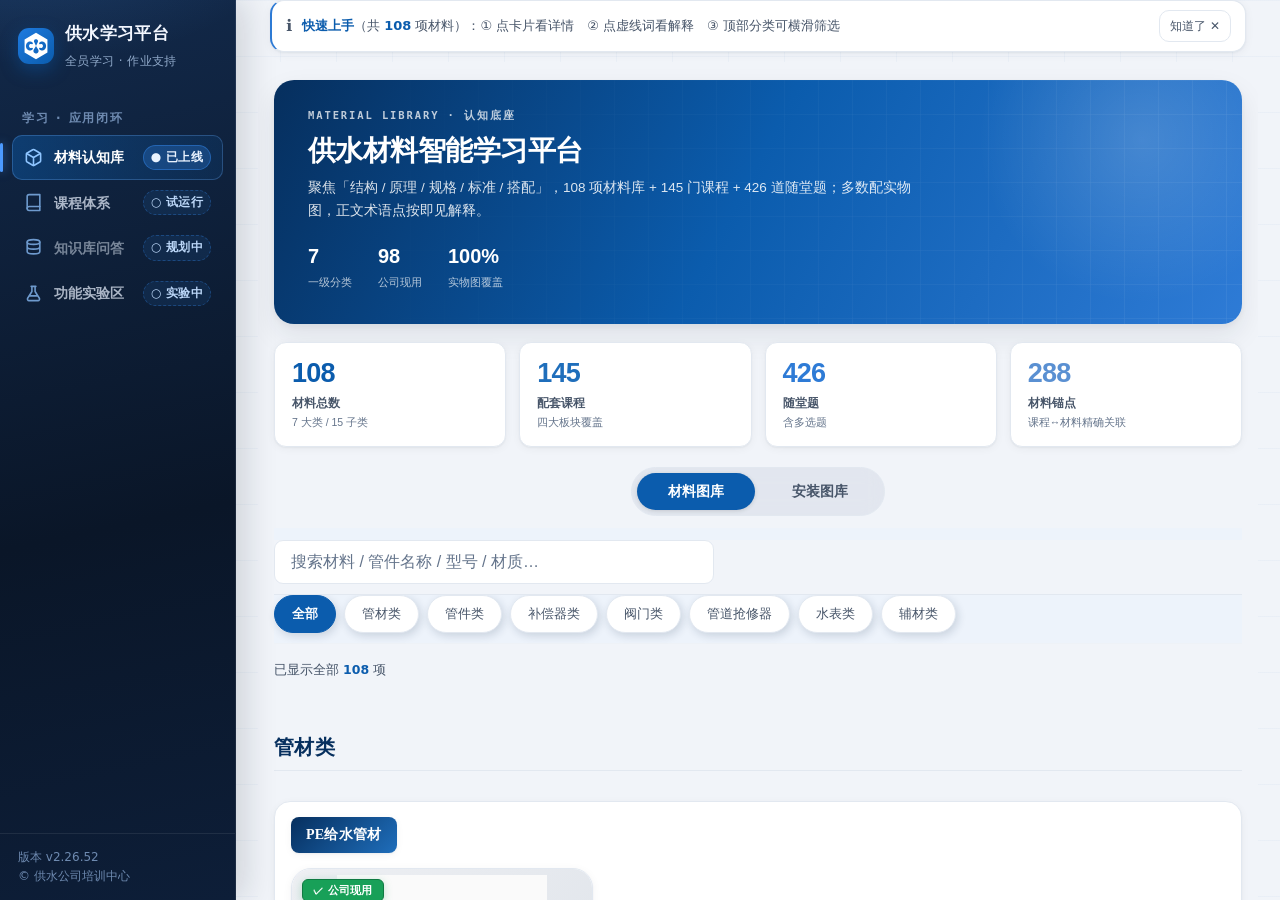
==== index.html @ 8675bc67 "sync: 学习平台 v2.26.52（删除抢修板块C112-C145共34课备注中的"自学应用；不追责"短语，保留各课补充说明；共145课426题）" ====
<!DOCTYPE html>
<html lang="zh-CN">
<head>
<meta charset="UTF-8">
<!-- B1-D4 无障碍修复（2026-11-19）：放开移动端双指/双击缩放，恢复 WCAG 1.4.4 合规。
     规格号(De110)、SDR、GB 标准号等小字需可放大查看；误触改由 overscroll-behavior 与
     卡片防抖治理，不再以全局禁缩放为代价。 -->
<meta name="viewport" content="width=device-width, initial-scale=1, viewport-fit=cover">
<meta http-equiv="Cache-Control" content="no-cache, no-store, must-revalidate">
<meta http-equiv="Pragma" content="no-cache">
<meta http-equiv="Expires" content="0">
<meta name="app-version" content="2.26.52">
<link rel="icon" type="image/png" href="favicon.png">
<!-- PWA 配置 -->
<link rel="manifest" href="manifest.json">
<meta name="theme-color" content="#0B5CAD">
<meta name="apple-mobile-web-app-capable" content="yes">
<meta name="apple-mobile-web-app-status-bar-style" content="default">
<meta name="apple-mobile-web-app-title" content="供水学习平台">
<link rel="apple-touch-icon" href="icons/icon-192.png">
<title>供水学习平台 · 全员学习与作业支持</title>
<script>
if ('serviceWorker' in navigator) {
  // 不等 load：慢网络下 load 事件要十几秒才触发，会推迟 SW 注册与离线就绪。
  // DOM 解析到此处即可注册，让 SW 尽早开始预缓存。
  navigator.serviceWorker.register('sw.js').catch(function (e) {
    console.warn('SW注册失败:', e);
  });
}
</script>






























































  <link rel="stylesheet" href="static/app.a73abab08c.css">
  <style>
  /* 合版说明：材料库「材料图库/安装图库」与课程体系「课程分类库/练习题全库」两个切换器
     统一视觉——胶囊外框包住两个按钮、居中、加大一号；移动端随内容滚动不吸顶；桌面端下滑吸顶固定（见下方 media 规则）。
     覆盖样式置于 link 之后，特异性相同则后者胜出，无需改动带哈希的 app.css 文件名。 */
  #m-courses .cg-seg, #mat-lib .ig-seg{
    position:relative;top:auto;z-index:auto;
    display:flex;justify-content:center;align-items:center;gap:6px;
    width:fit-content;max-width:calc(100% - 24px);box-sizing:border-box;
    margin:6px auto 12px;padding:5px;border-radius:var(--r-pill,999px);
    border:1px solid var(--s-line,#D9D4C7);
    background:rgba(148,163,184,.16)}
  #m-courses .cg-seg button, #mat-lib .ig-seg button{
    font:inherit;font-size:var(--fs-3,16px);font-weight:var(--fw-b,700);cursor:pointer;
    padding:10px 28px;min-width:118px;border:0;border-radius:var(--r-pill,999px);
    background:transparent;color:var(--s-ink-2,var(--s-ink,#334155));
    transition:background .2s,color .2s,box-shadow .2s;line-height:1.2;white-space:nowrap}
  #m-courses .cg-seg button[aria-selected="true"],
  #mat-lib .ig-seg button[aria-selected="true"]{
    background:var(--s-brand,#0E554E);color:#fff;box-shadow:0 1px 4px rgba(0,0,0,.14)}
  #m-courses .cg-seg button:focus-visible,
  #mat-lib .ig-seg button:focus-visible{outline:2px solid #3b82f6;outline-offset:2px}
  /* 进入课程详情学习态(沉浸)时隐藏子页切换器，返回列表自动恢复 */
  body.cv-immersive #m-courses .cg-seg{display:none}
  #m-courses .cg-view{display:none}
  #m-courses .cg-view.cg-on{display:block;animation:fade .2s ease}
  /* 板块内左右滑跟手翻页：把横向手势交给 JS，纵向仍走原生滚动。
     iOS Safari 与 Android Chrome 均支持 touch-action；pan-y 让浏览器不抢占横向滑动，
     避免系统边缘侧滑返回 / 橡皮筋干扰，翻页更顺滑。横滑容器单独放行 pan-x。 */
  #m-materials #igSingle,#m-materials #igView,#m-courses .cg-view{touch-action:pan-y}
  .tabs,.tabs2,.cl-tbl-wrap,.path,.filterrow{touch-action:pan-x}
  /* 桌面鼠标拉选：禁止出现浏览器自带的蓝色文本选中高亮（截图问题）。
     仅命中带鼠标的精确指针设备（hover:hover + pointer:fine），不影响触屏；
     输入框/文本域/可编辑区保留 text，保证搜索与输入仍可正常选字。 */
  @media(hover:hover) and (pointer:fine){
    html,body{-webkit-user-select:none;user-select:none}
    input,textarea,select,[contenteditable]{-webkit-user-select:text;user-select:text}
    /* 桌面端：两个子页切换器下滑吸顶（滚动容器是各自 .module，top:0 贴内容区顶部）。
       移动端保持随内容滚动不吸顶，避免与板块内左右滑手势 / 跨页高度冲突。
       学习态隐藏（课程 body.cv-immersive .cg-seg / 材料 IG_chrome 内联 display:none）优先级更高，仍会隐藏。 */
    #m-courses .cg-seg,#mat-lib .ig-seg{
      position:sticky;top:0;z-index:20;
      -webkit-backdrop-filter:blur(10px);backdrop-filter:blur(10px)}
  }
  @media(max-width:520px){
    #m-courses .cg-seg button,#mat-lib .ig-seg button{padding:10px 20px;min-width:106px;font-size:15px}}

  /* ===== 功能实验区 ===== */
  #m-lab{position:relative}
  /* .content 是 flex 容器：让功能区 active 时占满可用高度，供工具舞台 inset:0 铺满
     与 #m-materials.active 同构：display:flex + flex:1 + min-height:0 */
  #m-lab.active{display:flex;flex-direction:column;flex:1 1 auto;min-height:0;overflow:hidden}
  .lab-wrap{max-width:var(--content-max);margin:0 auto}
  .lab-head{display:flex;align-items:flex-start;justify-content:space-between;gap:16px;margin-bottom:22px}
  .lab-head h3{font-size:var(--fs-5);font-weight:var(--fw-b);color:var(--s-ink);margin:0 0 6px}
  .lab-head p{font-size:var(--fs-3);color:var(--s-ink-2);margin:0;line-height:var(--lh-body)}
  .lab-grid{display:grid;grid-template-columns:repeat(auto-fill,minmax(260px,1fr));gap:16px}
  .lab-card{display:flex;align-items:center;gap:16px;text-align:left;width:100%;
    background:var(--s-surface);border:1px solid var(--s-line);border-radius:var(--r-md);
    padding:20px;cursor:pointer;color:var(--s-ink);font-family:inherit;
    box-shadow:0 1px 2px rgba(16,32,58,.05),0 2px 6px rgba(16,32,58,.04);
    transition:transform .16s ease,box-shadow .16s ease,border-color .16s ease}
  .lab-card:hover{transform:translateY(-3px);border-color:var(--s-accent);
    box-shadow:0 4px 8px rgba(16,32,58,.08),0 16px 36px rgba(16,32,58,.1)}
  .lab-card:active{transform:translateY(-1px)}
  .lab-card:focus-visible{outline:2px solid var(--s-brand);outline-offset:3px}
  .lab-ico{flex:0 0 56px;width:56px;height:56px;border-radius:var(--r-md);
    display:flex;align-items:center;justify-content:center;
    color:var(--s-brand);background:var(--s-accent-soft)}
  .lab-ico svg{width:32px;height:32px}
  .lab-body{display:flex;flex-direction:column;gap:4px;min-width:0;flex:1}
  .lab-name{font-size:var(--fs-4);font-weight:var(--fw-b);color:var(--s-ink)}
  .lab-desc{font-size:var(--fs-2);color:var(--s-ink-2);line-height:var(--lh-body)}
  .lab-go{flex:0 0 auto;color:var(--s-ink-3);display:flex;align-items:center;transition:transform .16s ease,color .16s ease}
  .lab-go svg{width:18px;height:18px}
  .lab-card:hover .lab-go{color:var(--s-brand);transform:translateX(3px)}
  /* 工具承载层 */
  .lab-stage{position:absolute;inset:0;display:flex;flex-direction:column;
    background:var(--s-paper);z-index:5}
  .lab-stage[hidden]{display:none}
  .lab-stage-bar{display:flex;align-items:center;gap:14px;padding:10px 16px;
    background:var(--s-surface);border-bottom:1px solid var(--s-line);flex:0 0 auto}
  .lab-back,.lab-opennew{display:inline-flex;align-items:center;gap:6px;
    background:transparent;border:1px solid var(--s-line);border-radius:var(--r-sm);
    color:var(--s-ink-2);font-family:inherit;font-size:var(--fs-3);font-weight:var(--fw-m);
    padding:8px 12px;cursor:pointer;transition:.15s}
  .lab-back:hover,.lab-opennew:hover{color:var(--s-brand);border-color:var(--s-brand);background:var(--s-accent-soft)}
  .lab-back svg,.lab-opennew svg{width:16px;height:16px}
  .lab-opennew{padding:8px}
  .lab-stage-title{font-size:var(--fs-3);font-weight:var(--fw-b);color:var(--s-ink)}
  /* 工具 iframe 缓存：每个工具一个 frame，切换仅显隐、不销毁 src，避免重复加载闪烁 */
  .lab-frame{flex:1 1 0;min-height:0;width:100%;border:0;background:var(--s-surface);display:block}
  .lab-frame[hidden]{display:none}
  /* 工具打开时移动端隐藏底部导航，舞台铺满整屏（对齐 cv-immersive 处理） */
  @media(max-width:860px){
    body.lab-tool-open .sidebar{display:none}
    body.lab-tool-open .main{height:100vh}
  }
  /* 知识库问答 / 功能实验区：与材料库、课程体系同构，隐藏顶栏 + 去掉父容器留白 */
  body.zone-full .topbar{display:none}
  body.zone-full .content{padding:0;overflow-y:auto;-webkit-overflow-scrolling:touch}
  body.zone-full .module.active:not(#m-materials){max-width:none;width:100%;margin-inline:0;padding:0;overflow:visible}
  @media(min-width:861px){ body.zone-full .content{padding:0 var(--page-gutter)} }
  /* 顶栏隐藏后由板块自身接管刘海安全区（对齐材料库 exp-head / 课程 cv-bar 的处理） */
  body.zone-full .module.active:not(#m-materials){padding-top:env(safe-area-inset-top,0px)}
  /* 工具舞台整体下移避开刘海；占位层同步跟随返回栏高度 */
  body.zone-full .lab-stage{padding-top:env(safe-area-inset-top,0px)}
  body.zone-full .lab-fallback{inset:calc(59px + env(safe-area-inset-top,0px)) 0 0}
  .lab-fallback{position:absolute;inset:59px 0 0;display:flex;flex-direction:column;align-items:center;justify-content:center;
    gap:8px;background:var(--s-paper);color:var(--s-ink-2);text-align:center;padding:24px}
  .lab-fallback[hidden]{display:none}
  .lab-fallback-icon{width:56px;height:56px;border-radius:50%;display:flex;align-items:center;justify-content:center;
    color:var(--s-brand);background:var(--s-accent-soft);margin-bottom:4px}
  .lab-fallback-icon svg{width:28px;height:28px}
  .lab-fallback p{font-size:var(--fs-4);font-weight:var(--fw-b);color:var(--s-ink);margin:0}
  .lab-fallback span{font-size:var(--fs-2);margin:0}
  .lab-fallback button{margin-top:8px;font-family:inherit;font-size:var(--fs-3);font-weight:var(--fw-m);
    color:var(--s-on-brand);background:var(--s-brand);border:0;border-radius:var(--r-sm);padding:10px 20px;cursor:pointer}
  .lab-fallback button:hover{background:var(--s-brand-deep)}
  @media(max-width:520px){
    .lab-head{flex-direction:column;gap:10px}
    .lab-grid{grid-template-columns:1fr}
    .lab-card{padding:16px}
  }
  /* 行话兜底建议：口语查不到材料时给的「你是不是想找」，浅蓝底突出但沿用品牌色 */
  .empty-cross.slang-tip{background:var(--s-accent-soft,#E7F0FC);border:1px solid var(--s-line,#E2E8F0);
    border-radius:var(--r-sm,10px);padding:10px 14px;color:var(--s-ink,#1E293B)}
  .empty-cross.slang-tip a{color:var(--s-brand,#0B5CAD)}
  </style>
</head>
<body>
<!-- B1-DK16：键盘用户跳过导航直达内容 -->
<a class="skip-link" href="#mainContent">跳转到主要内容</a>
<!-- W3/S7：子页切换（点击/键盘/手势）后向屏幕阅读器播报当前子页名 -->
<div id="subpageLive" role="status" aria-live="polite" aria-atomic="true" style="position:absolute;width:1px;height:1px;padding:0;margin:-1px;overflow:hidden;clip:rect(0,0,0,0);white-space:nowrap;border:0"></div>
<div class="app">
  <!-- 侧边导航 -->
  <aside class="sidebar">
    <div class="brand">
      <div class="logo">
        <svg class="hexmark" viewBox="0 0 1000 1000" aria-label="供水学习平台" role="img"><path fill="currentColor" d="M118.95,280L118.95,720L500,940L881.05,720L881.05,280L500,60L118.95,280ZM567.99,338.66L566.69,353.27L562.3,367.25L500,496L435.54,361.65L432.64,349.32L432.08,336.66L433.73,324.78L437.7,312.75L443.46,302.22L450.52,293.35L458.96,285.78L468.54,279.72L478.99,275.33L490.02,272.74L502,272.03L513.27,273.31L524.16,276.44L534.38,281.33L544.16,288.29L552.14,296.35L558.67,305.62L563.8,316.46L566.82,327.39L567.99,338.66ZM178.73,432.76L185.48,419.72L194.27,406.13L204.36,393.54L215.64,382.1L225.79,373.66L237.84,365.92L250.59,359.65L266.45,354.1L278.86,351.28L295.12,349.47L311.18,349.75L324.17,351.52L339.06,355.39L352.94,361.06L364.21,367.48L375.99,376.58L383.69,384.6L388.69,391.35L392.87,398.96L395.21,405.34L396.47,412.84L395.94,419.72L394.02,425.78L390.55,431.11L383.29,436.78L374.07,439.45L365.86,439.36L339.96,434.27L326.32,433.45L310.4,435.8L296.39,441.72L289.68,446.52L285.75,450.76L279.7,459.2L274.9,468.18L269.63,484.2L268.03,502.53L270.41,519.11L273.55,528.67L277.15,536.39L282.6,545.14L288.35,552.24L298.96,559.71L313.49,564.97L327.97,566.58L341.78,565.46L365.86,560.64L373.45,560.48L382.24,562.72L389.37,567.62L392.93,572.17L395.27,577.46L396.43,584.03L396.22,589.66L394.82,595.93L391.64,603.6L387,611.14L381.65,617.76L373.56,625.55L366.25,631.14L356.83,636.94L346.59,641.81L335.66,645.68L324.17,648.48L312.23,650.16L299.98,650.66L277.77,648.52L266.45,645.9L254.23,641.83L233.4,631.46L215.64,617.9L198.39,599.34L184.85,579.2L174.48,557.14L167.31,532.46L164.21,508.17L164.97,482.41L169.48,458.36L173.09,446.68L178.73,432.76ZM642.36,363.51L654.3,357.84L668.76,353.1L684.1,350.23L696.27,349.36L709.75,349.8L724.92,352L738.38,355.55L750.48,360.11L762.16,365.92L774.21,373.66L785.25,382.92L796.45,394.46L806.46,407.13L814.52,419.72L820.75,431.62L826.91,446.68L830.85,459.59L834.14,475.58L835.79,491.83L835.9,505.36L834.71,520.38L831.82,536.45L828.21,549.46L822.43,564.68L815.15,579.2L808.06,590.56L799.07,602.47L788.15,614.31L777.39,623.91L766.6,631.46L754.08,638.26L742.09,643.2L721.14,648.72L701.1,650.65L680.45,649.28L660.94,644.61L643.17,636.94L627.1,626.1L620.52,620.05L613.91,612.37L609.04,604.87L606.07,598.47L603.62,588.41L604.29,579.14L607.69,571.2L613.73,565.01L620.48,561.71L629.68,560.36L637.5,561.13L660.04,565.73L675.32,566.49L688.06,564.6L698.36,561.02L710.32,553.48L718.4,543.71L726.45,528.67L730.99,512.48L731.97,502.53L731.79,494.11L730.37,484.2L727.65,474.52L723.62,465.1L718.4,456.29L711.65,447.76L706.11,443.3L698.36,438.98L691.11,436.24L675.32,433.51L661.78,434.04L636.81,438.98L625.31,439.37L619.38,437.92L614.7,435.64L610.63,432.38L607.07,427.83L604.29,420.86L603.53,412.84L604.98,404.7L608.7,395.76L613.91,387.63L621.68,378.79L630.35,371.32L642.36,363.51ZM427.48,617.78L500,504L573.33,619.07L581.25,635.82L585.5,654.73L585.4,674.11L580.97,692.97L572.43,710.37L561.99,723.61L549.17,734.55L534.46,742.79L518.43,748L501.69,749.98L484.88,748.66L468.66,744.08L453.63,736.43L440.39,725.99L429.45,713.17L421.21,698.46L416,682.43L414.02,665.69L415.34,648.88L419.92,632.66L427.48,617.78Z" fill="#FFFFFF" fill-rule="evenodd"/></svg>
      </div>
      <div><b>供水学习平台</b><span>全员学习 · 作业支持</span></div>
    </div>
    <nav class="nav" id="nav" role="tablist" aria-label="平台板块">
      <div class="grp">学习 · 应用闭环</div>
      <div class="navitem active" data-mod="materials" role="tab" tabindex="0" aria-selected="true">
        <svg viewBox="0 0 24 24" fill="none" stroke="currentColor" stroke-width="2" stroke-linecap="round" stroke-linejoin="round"><path d="M21 16V8a2 2 0 0 0-1-1.73l-7-4a2 2 0 0 0-2 0l-7 4A2 2 0 0 0 3 8v8a2 2 0 0 0 1 1.73l7 4a2 2 0 0 0 2 0l7-4A2 2 0 0 0 21 16Z"/><path d="m3.3 7 8.7 5 8.7-5M12 22V12"/></svg>
        <span>材料认知库</span><span class="tag live">已上线</span>
      </div>
      <div class="navitem" data-mod="courses" role="tab" tabindex="0" aria-selected="false">
        <svg viewBox="0 0 24 24" fill="none" stroke="currentColor" stroke-width="2" stroke-linecap="round" stroke-linejoin="round"><path d="M4 19.5A2.5 2.5 0 0 1 6.5 17H20"/><path d="M6.5 2H20v20H6.5A2.5 2.5 0 0 1 4 19.5v-15A2.5 2.5 0 0 1 6.5 2Z"/></svg>
        <span>课程体系</span><span class="tag plan">试运行</span>
      </div>
      <div class="navitem" data-mod="kb" role="tab" tabindex="0" aria-selected="false">
        <svg viewBox="0 0 24 24" fill="none" stroke="currentColor" stroke-width="2" stroke-linecap="round" stroke-linejoin="round"><ellipse cx="12" cy="5" rx="8" ry="3"/><path d="M4 5v6c0 1.66 3.58 3 8 3s8-1.34 8-3V5M4 11v6c0 1.66 3.58 3 8 3s8-1.34 8-3v-6"/></svg>
        <span>知识库问答</span><span class="tag plan">规划中</span>
      </div>
      <div class="navitem" data-mod="lab" role="tab" tabindex="0" aria-selected="false">
        <svg viewBox="0 0 24 24" fill="none" stroke="currentColor" stroke-width="2" stroke-linecap="round" stroke-linejoin="round"><path d="M9 3h6M10 3v6.5L4.6 18a2 2 0 0 0 1.7 3h11.4a2 2 0 0 0 1.7-3L14 9.5V3"/><path d="M7.5 15h9"/></svg>
        <span>功能实验区</span><span class="tag plan">实验中</span>
      </div>
    </nav>
    <div class="side-foot">版本 v2.26.52<br>© 供水公司培训中心</div>
  </aside>

  <!-- 主区 -->
  <main class="main">
    <div class="topbar">
      <button class="menu-btn btn">≡</button>
      <div>
        <div class="mtitle" id="topTitle">材料认知库</div>
        <div class="msub" id="topSub">供水材料的图鉴与认知 · 点卡片看大图与完整说明</div>
      </div>
      <div class="spacer"></div>
      <span class="ver-chip" id="verChip">v2.26.52</span>
      <span class="pill ok" id="stagePill" role="status" data-state="ok">阶段一 · 已上线</span>
    </div>
    <div class="content" id="mainContent" tabindex="-1">

      <!-- B4 · P1-01 首屏引导：首次展开、可永久收起（localStorage） -->
      <aside class="intro" id="introBar" role="note" aria-label="平台使用引导">
        <span class="intro-ic" aria-hidden="true">ℹ</span>
        <div class="intro-tx"><b>快速上手</b>（共 <b id="introCount">…</b> 项材料）：① 点卡片看详情　② 点虚线词看解释　③ 顶部分类可横滑筛选</div>
        <button class="intro-x" id="introX" aria-label="收起引导且不再显示">知道了 ✕</button>
      </aside>

      <!-- 模块一：材料认知库（嵌入现有站点） -->
      <section class="module active" id="m-materials">  <!-- MAT_LIB_START -->
  <!-- ⚠ 生成区｜mat_inline.py ← materials.html 的 DOM/JS · 请勿手改 index.html，请改 materials.html -->
  <div id="mat-lib">
<header>
  <div class="wrap">
    <h1>供水材料学习认知平台</h1>
    <p>初步认知版 · 聚焦「结构 / 原理 / 规格 / 标准 / 搭配」· 7 大类 108 项 · 管件按材质细分并标注连接方式与作用 · 多数配实物图 · 悬停术语可见解释</p>
  </div>
</header>

<div class="wrap">
  <!-- 安装图库 / 单件材料 视图切换（手写稳定区） -->
  <div class="ig-seg" role="tablist" aria-label="认知视图切换">
    <button role="tab" id="igTabSingle" aria-selected="true" aria-controls="igSingle" tabindex="0" onclick="IG_mode('single')">材料图库</button>
    <button role="tab" id="igTabGallery" aria-selected="false" aria-controls="igView" tabindex="-1" onclick="IG_mode('gallery')">安装图库</button>
  </div>

  <!-- 安装图库视图 -->
  <div id="igView" role="tabpanel" aria-labelledby="igTabGallery" tabindex="0">
    <div class="ig-lead" id="igLead">将材料按真实安装组合成「总成」认知：<b>点击总成卡片</b>进入详情页，图中编号与部件表<b>双向联动</b>，点部件名可跳转到对应材料卡。图中标注为示意，具体型号以现场实际配置为准。</div>
    <div class="ig-grid" id="igGrid"></div>
    <!-- 总成详情页（页面内视图，非弹窗） -->
    <div id="igDetail">
      <div class="igd-topline">
        <button class="igd-back" onclick="IG_back()" aria-label="返回安装图库">‹ 返回安装图库</button>
        <button type="button" class="ig-flowbtn" id="igFlowBtn" onclick="IG_openFlow()" aria-label="查看安装流程">查看安装流程</button>
      </div>
      <div class="igd-head">
        <h3 id="igpTitle"></h3>
        <div class="igsub" id="igpSub"></div>
      </div>
      <div class="ig-taphint" id="igTapHint" aria-hidden="true">
        <span class="ig-taphint-ico">✦</span>
        <span class="ig-taphint-txt">轻点<span class="ig-taphint-dot">序号</span>看部件 · 轻点<span class="ig-taphint-zoom">图片</span>看大图</span>
        <span class="ig-taphint-down">↓</span>
      </div>
      <div class="igd-body">
        <div class="igfigure" id="igFigure">
          <div class="igstage" id="igStage">
            <img id="igImg" alt="安装总成图" role="button" tabindex="0"
              onclick="IGlbOpen()" onkeydown="if(event.key==='Enter'||event.key===' '){event.preventDefault();IGlbOpen()}">
            <div class="ig-zoomtip" aria-hidden="true">
              <span class="ig-zoomtip-ico">⤢</span><span class="ig-zoomtip-txt">单击图片放大</span>
            </div>
          </div>
        </div>
        <div class="igplist" id="igList">
          <h4 id="igListTitle">图中部件 · 点序号看详情</h4>
          <div id="igRows"></div>
          <div class="igscrollhint" id="igScrollHint" aria-hidden="true">↓ 向下滚动查看更多部件</div>
        </div>
      </div>
      <div class="igpfoot" id="igpFoot"></div>
    </div>

    <!-- 移动端底部抽屉：部件说明（点热点）/ 安装流程（顶部按钮），共用同一抽屉壳 -->
    <div class="igs-mask" id="igsMask" onclick="IGsClose()" aria-hidden="true"></div>
    <div class="igs-sheet" id="igsSheet" role="dialog" aria-modal="true" aria-labelledby="igsTitle" aria-hidden="true">
      <div class="igs-grab" aria-hidden="true"></div>
      <button type="button" class="igs-close" id="igsClose" onclick="IGsClose()" aria-label="关闭">×</button>
      <div class="igs-title" id="igsTitle"></div>
      <div class="igs-body" id="igsBody"></div>
      <div class="igs-nav" id="igsNav"></div>
    </div>
  </div>

  <!-- 单件材料视图（原有内容包裹，默认显示） -->
  <div id="igSingle" role="tabpanel" aria-labelledby="igTabSingle" tabindex="0">
  <div class="banner"><span class="ok-badge">✓</span> <b>分类已细化</b>：7 大类 / 二级 / 三级 / 型号级；<b>点击一级只显示其下二级</b>（不跨类），阀门细分至型号级（明杆/暗杆闸阀、复合/快速/微量排气阀、浮动/固定球阀等）｜ 现有 108 项材料、多数配实物图，<b>正文术语悬停即见解释</b>；键盘可用 Tab/Enter 切换分类。</div>

  <div class="progress">
    <span>初步内容采编</span>
    <span class="bar"><i></i></span>
    <span id="pcount">—</span>
  </div>

  <!-- B4-M3：删除 7 步学习路径（display:none 的死 DOM + 不可用跳转，与分类 chip 功能重复）。
       分类切换仍由下方分类 chip 承担，键盘 Tab/Enter 可用。 -->

  <!-- 吸顶筛选条：搜索框 + 分类 chip（「仅看公司现用」筛选按钮已按需求移除，全部材料默认可见）。 -->
  <div class="filterbar" id="filterbar">
    <div class="controls">
      <input id="q" class="search" placeholder="搜索材料 / 管件名称 / 型号 / 材质…" oninput="render()">
    </div>
    <div class="filterrow">
      <div class="tabs" id="tabs"></div>
    </div>
    <button class="term-toggle" id="termBtn" onclick="toggleTerms()" aria-pressed="true" title="点击虚线词查看解释">术语解释：开</button>
  </div>
  <div class="tabs2" id="tabs2"></div>

  <div class="crumb" id="crumb"></div>

  <div class="grid" id="grid"></div>

  <footer>
    <p><b>分类结构</b>：按「大类 → 材质/功能 → 具体类型 → 型号」逐级展开，点一级即看它的下级。每张卡片含常用规格型号、执行标准、结构组成、连接方式与作用、优势、常搭配使用等信息；正文带虚线的术语，点一下就能看解释。执行标准均为核实的现行国标/行标，未核实的留空不填。</p>
    <p style="margin-top:8px"><b>「✓ 公司现用」</b>角标表示本公司当前在用的材料，可作为选用参考。本板块内容仅供内部学习认知使用。</p>
  </footer>
  </div><!-- /#igSingle -->
</div>

<div class="modal-mask" id="mask">
  <div class="modal" role="dialog" aria-modal="true">
    <button class="close" onclick="closeModal()" aria-label="关闭">✕</button>
    <h4 id="mTitle"></h4>
    <div class="sub" id="mSub"></div>
    <div class="mlab">所属材料 · 结构组成</div>
    <ul class="parts" id="mParts"></ul>
    <div class="mlab" id="mLab2">工作原理</div>
    <div class="principle" id="mBody"></div>
    <div class="mmore" id="mMore"></div>
  </div>
</div>

<div class="exp-mask" id="expmask"></div>
<div class="exp-card" id="expcard" role="dialog" aria-modal="true" aria-labelledby="expTitle">
  <div class="exp-head">
    <div><h4 id="expTitle"></h4><div class="bsub" id="expSub"></div></div>
    <button class="exp-close" id="expClose" aria-label="关闭">✕</button>
  </div>
  <div class="exp-main">
    <!-- 实物大图面（点击翻到完整说明） -->
    <div class="exp-figure" id="expFigure">
      <figure class="exp-fig" id="expFig"></figure>
      <button class="flip-hint" id="expToFlip" aria-label="翻到材料完整说明">看完整说明</button>
    </div>
    <!-- 完整说明面（点击空白处返回实物图） -->
    <div class="exp-back" id="expBack">
      <div class="exp-body" id="expBody"></div>
      <button class="flip-hint" id="expToFig" aria-label="返回实物图面">返回实物图</button>
    </div>
  </div>
</div>

<div class="modal-mask" id="dmask">
  <div class="modal dmodal" role="dialog" aria-modal="true">
    <button class="close" onclick="closeDetail()" aria-label="关闭">✕</button>
    <h4 id="dTitle"></h4>
    <div class="sub" id="dSub"></div>
    <div id="dBody"></div>
  </div>
</div>

<!-- 安装图放大灯箱：点击详情图飞出放大，支持二次缩放，遮罩图外区域 -->
<div class="iglb" id="igLightbox" role="dialog" aria-modal="true" aria-label="安装图放大查看" aria-hidden="true">
  <button type="button" class="iglb-close" id="iglbClose" onclick="IGlbClose()" aria-label="关闭大图">✕</button>
  <div class="iglb-tip" id="iglbTip" aria-hidden="true">滚轮 / 双指缩放 · 拖动平移 · 双击复位 · Esc 关闭</div>
  <div class="iglb-stage" id="iglbStage">
    <img class="iglb-img" id="iglbImg" alt="安装总成图放大查看" draggable="false">
  </div>
  <div class="iglb-ctl" role="group" aria-label="缩放控制">
    <button type="button" id="iglbZoomOut" onclick="IGlbZoom(-0.25)" aria-label="缩小">−</button>
    <span class="iglb-pct" id="iglbPct" aria-live="polite">100%</span>
    <button type="button" id="iglbZoomIn" onclick="IGlbZoom(0.25)" aria-label="放大">＋</button>
    <button type="button" onclick="IGlbReset()" aria-label="还原到原始大小">还原</button>
  </div>
</div>



</div>
  
  <!-- MAT_LIB_END --></section>

      <!-- 模块二：课程体系（四大板块 × 16 子类 · 课程采集包驱动）
           合版说明：原「考核练习」并入本板块，作为「练习题全库」子页；
           原课程内容为「课程分类库」子页。切换方式同材料库的「材料图库/安装图库」。 -->
      <section class="module" id="m-courses">
        <div class="cg-seg" role="tablist" aria-label="课程体系子页切换">
          <button type="button" role="tab" id="cgTabLib" aria-selected="true" aria-controls="cgViewLib" tabindex="0" onclick="CG_mode('lib')">课程分类库</button>
          <button type="button" role="tab" id="cgTabPractice" aria-selected="false" aria-controls="cgViewPractice" tabindex="-1" onclick="CG_mode('practice')">练习题全库</button>
        </div>

        <!-- 子页 1：课程分类库（原课程体系内容） -->
        <div class="cg-view cg-on" id="cgViewLib" role="tabpanel" aria-labelledby="cgTabLib" tabindex="0">
          <div class="cl-crumb" id="curCrumb"></div>
          <div class="grid" id="pathGrid"></div>
          <div class="courses" id="coursePanel">
            <div class="backrow" id="courseBack" role="button" tabindex="0">返回四大板块</div>
            <div class="clist" id="courseList"></div>
          </div>
          <div class="cv" id="courseView"></div>
        </div>

        <!-- 子页 2：练习题全库（原考核练习内容） -->
        <div class="cg-view" id="cgViewPractice" role="tabpanel" aria-labelledby="cgTabPractice" tabindex="0">
          <!-- B4-I2：明确阶段三示例数据边界，消除「规划中」标签与可点击练习的矛盾 -->
          <div style="margin:0 0 12px;padding:10px 14px;border:1px solid rgba(180,83,9,.32);background:rgba(180,83,9,.08);border-radius:10px;font-size:13px;line-height:1.6;color:var(--s-warn,#B45309)">
            <b>阶段三 · 示例数据</b>：本模块用于功能演示，顺序练习等作答与成绩<b>不作为正式考核、不计分</b>；正式题库与计分将在阶段三开放。
          </div>
          <div class="tabs" id="examTabs">
            <div class="tab active" data-tab="quiz">顺序练习</div>
            <div class="tab" data-tab="exam">模拟考试</div>
            <div class="tab" data-tab="wrong">错题本</div>
            <div class="tab" data-tab="board">成绩看板</div>
          </div>
          <div class="panel show" id="p-quiz"></div>
          <div class="panel" id="p-exam"><div class="quiz"><div class="score"><div class="big">模拟考试 <span class="demo-badge">示例数据</span></div><div class="st">功能演示中：正式考试将从题库随机组卷、限时判分，成绩不计入考核。</div></div></div></div>
          <div class="panel" id="p-wrong"><div class="quiz"><div class="score"><div class="big">错题本 <span class="demo-badge">示例数据</span></div><div class="st">功能演示中：正式上线后会自动归集错题，支持按知识点重练。</div></div></div></div>
          <div class="panel" id="p-board">
            <div class="board" id="board"></div>
          </div>
        </div>
      </section>

      <!-- 模块四：知识库问答 -->
      <section class="module" id="m-kb">
        <div class="qa">
          <div class="qabox">
            <div class="search">
              <input id="qaInput" placeholder="问供水：如「DN100 球墨铸铁管怎么连接？」" aria-describedby="qaTip">
              <button class="btn primary" id="qaBtn" disabled aria-disabled="true">提问</button>
            </div>
            <div class="qatip warn" id="qaTip">请输入问题关键词后提问，或从右侧知识分类点选</div>
            <div class="answer" id="qaAnswer"></div>
          </div>
          <div class="kat">
            <h4>知识分类（规划）<span class="demo-badge">示例数据 · 篇数虚标</span></h4>
            <div class="kitem" data-q="球墨铸铁管" role="button" tabindex="0">国家标准与规范 <span class="n">12 篇</span></div>
            <div class="kitem" data-q="阀门" role="button" tabindex="0">操作规程 SOP <span class="n">28 篇</span></div>
            <div class="kitem" data-q="爆管" role="button" tabindex="0">事故案例库 <span class="n">9 篇</span></div>
            <div class="kitem" data-q="水表" role="button" tabindex="0">常见 FAQ <span class="n">45 条</span></div>
            <div class="kitem" data-q="阀门井" role="button" tabindex="0">厂家样本 <span class="n">30+</span></div>
          </div>
        </div>
      </section>

      <!-- 模块五：功能实验区（可扩展的小工具入口网格） -->
      <section class="module" id="m-lab">
        <div class="lab-wrap">
          <div class="lab-head">
            <div>
              <h3>实验工具</h3>
              <p>面向一线作业的小工具，持续补充中。点击卡片即可打开使用。</p>
            </div>
            <span class="demo-badge">实验功能 · 试用中</span>
          </div>
          <div class="lab-grid" id="labGrid">
            <!-- 口径计算器 -->
            <button type="button" class="lab-card" data-tool="calc" aria-label="打开口径计算器">
              <span class="lab-ico" aria-hidden="true">
                <svg viewBox="0 0 32 32" fill="none">
                  <rect x="5" y="3" width="22" height="26" rx="4" fill="currentColor" opacity=".08"/>
                  <rect x="5" y="3" width="22" height="26" rx="4" stroke="currentColor" stroke-width="1.8"/>
                  <rect x="9" y="7" width="14" height="5.5" rx="1.6" fill="currentColor" opacity=".16"/>
                  <path d="M18.5 9.7h2.8" stroke="currentColor" stroke-width="1.6" stroke-linecap="round"/>
                  <g fill="currentColor">
                    <circle cx="10.5" cy="17" r="1.7"/><circle cx="16" cy="17" r="1.7"/><circle cx="21.5" cy="17" r="1.7"/>
                    <circle cx="10.5" cy="22" r="1.7"/><circle cx="16" cy="22" r="1.7"/><circle cx="21.5" cy="22" r="1.7"/>
                  </g>
                </svg>
              </span>
              <span class="lab-body">
                <span class="lab-name">口径计算器</span>
                <span class="lab-desc">管材口径、壁厚与流量快速换算</span>
              </span>
              <span class="lab-go" aria-hidden="true">
                <svg viewBox="0 0 24 24" fill="none" stroke="currentColor" stroke-width="2" stroke-linecap="round" stroke-linejoin="round"><path d="m9 18 6-6-6-6"/></svg>
              </span>
            </button>
            <!-- 行话对照 -->
            <button type="button" class="lab-card" data-tool="slang" aria-label="打开行话对照">
              <span class="lab-ico" aria-hidden="true">
                <svg viewBox="0 0 32 32" fill="none">
                  <path d="M6 5h13a3 3 0 0 1 3 3v13a3 3 0 0 1-3 3H11l-5 4V8a3 3 0 0 1 3-3Z" fill="currentColor" opacity=".10"/>
                  <path d="M6 5h13a3 3 0 0 1 3 3v13a3 3 0 0 1-3 3H11l-5 4V8a3 3 0 0 1 3-3Z" stroke="currentColor" stroke-width="1.8" stroke-linejoin="round"/>
                  <path d="M10 11h9M10 15h9M10 19h5" stroke="currentColor" stroke-width="1.7" stroke-linecap="round"/>
                  <circle cx="23.5" cy="22.5" r="5.2" fill="var(--surface)" stroke="currentColor" stroke-width="1.8"/>
                  <path d="m27.3 26.3 3 3" stroke="currentColor" stroke-width="2" stroke-linecap="round"/>
                  <path d="M21 22.5h5" stroke="currentColor" stroke-width="1.6" stroke-linecap="round"/>
                </svg>
              </span>
              <span class="lab-body">
                <span class="lab-name">行话对照</span>
                <span class="lab-desc">口语俗称与规范叫名双向速查</span>
              </span>
              <span class="lab-go" aria-hidden="true">
                <svg viewBox="0 0 24 24" fill="none" stroke="currentColor" stroke-width="2" stroke-linecap="round" stroke-linejoin="round"><path d="m9 18 6-6-6-6"/></svg>
              </span>
            </button>
            <!-- 法兰螺栓孔距速查 -->
            <button type="button" class="lab-card" data-tool="flange" aria-label="打开法兰螺栓孔距速查">
              <span class="lab-ico" aria-hidden="true">
                <svg viewBox="0 0 32 32" fill="none">
                  <circle cx="16" cy="16" r="12.5" fill="currentColor" opacity=".08"/>
                  <circle cx="16" cy="16" r="12.5" stroke="currentColor" stroke-width="1.8"/>
                  <circle cx="16" cy="16" r="5.6" stroke="currentColor" stroke-width="1.7"/>
                  <circle cx="16" cy="16" r="1.5" fill="currentColor" opacity=".35"/>
                  <g fill="var(--surface)" stroke="currentColor" stroke-width="1.5">
                    <circle cx="16" cy="6.4" r="1.9"/><circle cx="16" cy="25.6" r="1.9"/>
                    <circle cx="6.4" cy="16" r="1.9"/><circle cx="25.6" cy="16" r="1.9"/>
                  </g>
                </svg>
              </span>
              <span class="lab-body">
                <span class="lab-name">法兰螺栓孔距速查</span>
                <span class="lab-desc">DN 查外径、孔距、孔数与螺栓规格</span>
              </span>
              <span class="lab-go" aria-hidden="true">
                <svg viewBox="0 0 24 24" fill="none" stroke="currentColor" stroke-width="2" stroke-linecap="round" stroke-linejoin="round"><path d="m9 18 6-6-6-6"/></svg>
              </span>
            </button>
            <!-- 术语解释 -->
            <button type="button" class="lab-card" data-tool="term" aria-label="打开术语解释">
              <span class="lab-ico" aria-hidden="true">
                <svg viewBox="0 0 32 32" fill="none">
                  <path d="M5 5.5A2.5 2.5 0 0 1 7.5 3H13a3 3 0 0 1 3 3v20a3 3 0 0 0-3-3H7.5A2.5 2.5 0 0 1 5 20.5z" fill="currentColor" opacity=".1"/>
                  <path d="M27 5.5A2.5 2.5 0 0 0 24.5 3H19a3 3 0 0 0-3 3v20a3 3 0 0 1 3-3h5.5a2.5 2.5 0 0 0 2.5-2.5z" fill="currentColor" opacity=".1"/>
                  <path d="M5 5.5A2.5 2.5 0 0 1 7.5 3H13a3 3 0 0 1 3 3v20a3 3 0 0 0-3-3H7.5A2.5 2.5 0 0 1 5 20.5z" stroke="currentColor" stroke-width="1.8" stroke-linejoin="round"/>
                  <path d="M27 5.5A2.5 2.5 0 0 0 24.5 3H19a3 3 0 0 0-3 3v20a3 3 0 0 1 3-3h5.5a2.5 2.5 0 0 0 2.5-2.5z" stroke="currentColor" stroke-width="1.8" stroke-linejoin="round"/>
                  <path d="M8.5 9h4M8.5 13h4M19.5 9h4M19.5 13h4" stroke="currentColor" stroke-width="1.6" stroke-linecap="round"/>
                </svg>
              </span>
              <span class="lab-body">
                <span class="lab-name">术语解释</span>
                <span class="lab-desc">缩写来源、标准术语与功能白话速查</span>
              </span>
              <span class="lab-go" aria-hidden="true">
                <svg viewBox="0 0 24 24" fill="none" stroke="currentColor" stroke-width="2" stroke-linecap="round" stroke-linejoin="round"><path d="m9 18 6-6-6-6"/></svg>
              </span>
            </button>
          </div>
        </div>
        <!-- 工具承载层：点击功能卡片后在此内嵌打开 -->
        <div class="lab-stage" id="labStage" hidden aria-hidden="true">
          <div class="lab-stage-bar">
            <button type="button" class="lab-back" id="labBack" aria-label="返回功能实验区">
              <svg viewBox="0 0 24 24" fill="none" stroke="currentColor" stroke-width="2" stroke-linecap="round" stroke-linejoin="round"><path d="m15 18-6-6 6-6"/></svg>
              <span>功能实验区</span>
            </button>
            <span class="lab-stage-title" id="labStageTitle"></span>
            <button type="button" class="lab-opennew" id="labOpenNew" title="在新窗口打开" aria-label="在新窗口打开">
              <svg viewBox="0 0 24 24" fill="none" stroke="currentColor" stroke-width="2" stroke-linecap="round" stroke-linejoin="round"><path d="M18 13v6a2 2 0 0 1-2 2H5a2 2 0 0 1-2-2V8a2 2 0 0 1 2-2h6"/><path d="M15 3h6v6M10 14 21 3"/></svg>
            </button>
          </div>
          <iframe class="lab-frame" id="labFrame" title="功能工具" allowfullscreen></iframe>
          <div class="lab-fallback" id="labFallback" hidden role="status">
            <div class="lab-fallback-icon" aria-hidden="true">
              <svg viewBox="0 0 24 24" fill="none" stroke="currentColor" stroke-width="1.8" stroke-linecap="round" stroke-linejoin="round"><path d="M8.5 14.5A2.5 2.5 0 0 0 11 12c0-1.38-.5-2-1-3-1.072-2.143-.224-4.054 2-6 .5 2.5 2 4.9 4 6.5 2 1.6 3 3.5 3 5.5a7 7 0 1 1-14 0c0-1.153.433-2.294 1-3a2.5 2.5 0 0 0 2.5 2.5Z"/></svg>
            </div>
            <p>工具加载中，或暂时无法打开</p>
            <span>请检查网络后重试</span>
            <button type="button" data-retry>重新加载</button>
          </div>
        </div>
      </section>

    </div>
  </main>
</div>

<!-- V28_MATDOM_START -->
<div class="cl-mat-mask" id="clMatMask"></div>
<div class="cl-mat" id="clMat" role="dialog" aria-modal="true" aria-labelledby="clMatTitle">
  <div class="cl-mat-head">
    <div>
      <div class="cl-mat-kicker">材料卡 · 课程关联</div>
      <h4 id="clMatTitle"></h4>
      <div class="cl-mat-sub" id="clMatSub"></div>
    </div>
    <button class="cl-mat-close" id="clMatClose" aria-label="关闭">✕</button>
  </div>
  <div class="cl-mat-body" id="clMatBody"></div>
</div>
<!-- V28_MATDOM_END -->


<!-- V28_GESTURE_START -->

<!-- V28_GESTURE_END -->

  <script src="static/curriculum.5c4b984642.js"></script>
  <script src="static/materials.1ff2e1adf0.js"></script>
  <script src="static/slang-data.js"></script>
  <script src="static/term-data.js"></script>
  <script src="static/app.ac63eea982.js"></script>
</body>
</html>
---- static/app.a73abab08c.css ----
:root{
  /* MAT_ROOT_VARS_START */
  /* ⚠ 生成区｜mat_inline.py ← materials.html 的 :root 变量 · 请勿手改，请改 materials.html */
  /* ===== B3 · 主色板 --t-* + 语义层 --s-*（与 theme_p1.css 单源一致） =====
       2026-11-19 删除兼容层：materials.html 独立打开与内联进 index.html 均使用同一套语义变量。
       状态色三色化：成功绿 #15803D / 警告琥珀 #B45309 / 危险红 #DC2626（均达 WCAG AA）。 */
    --t-paper:#F1F4F9; --t-surface:#FFFFFF; --t-raised:#E6EDF7; --t-sunken:#EDF3FB;
    --t-brand:#0B5CAD; --t-brand-deep:#084A8A; --t-accent:#2E7BD6; --t-accent-soft:#E7F0FC;
    --t-ink:#1E293B; --t-ink-2:#475569; --t-ink-3:#64748B;
    --t-line:#E2E8F0; --t-hair:#EEF2F7; --t-on-brand:#FFFFFF;
    --t-ok:#15803D; --t-warn:#B45309; --t-danger:#DC2626; --t-sidebar:#0A1628;
    --s-paper:var(--t-paper); --s-surface:var(--t-surface);
    --s-raised:var(--t-raised); --s-sunken:var(--t-sunken);
    --s-brand:var(--t-brand); --s-brand-deep:var(--t-brand-deep);
    --s-accent:var(--t-accent); --s-accent-soft:var(--t-accent-soft);
    --s-ink:var(--t-ink); --s-ink-2:var(--t-ink-2); --s-ink-3:var(--t-ink-3);
    --s-line:var(--t-line); --s-hair:var(--t-hair); --s-on-brand:var(--t-on-brand);
    --s-ok:var(--t-ok); --s-warn:var(--t-warn); --s-danger:var(--t-danger);
    --s-sidebar:var(--t-sidebar);
    --glass-bg:linear-gradient(135deg,rgba(255,255,255,.72),rgba(230,237,247,.5));
    --glass-brd:rgba(226,232,240,.9);
    --glass-shadow:0 1px 2px rgba(16,32,58,.05),inset 0 1px 0 rgba(255,255,255,.6);
    /* ===== B2：5 级层级 Token（与 OverlayManager 运行时层级表一致；B3 收口为静态规范） ===== */
    --z-base:1; --z-sticky:20; --z-overlay:60; --z-modal:70; --z-toast:90;
    /* ===== B2：基础圆角 Token（P2-16 关闭/菜单按钮统一） ===== */
    --r-sm:10px;

    /* ===== B3 · 设计语言 Token（单源：由 mat_inline.py 合并进 index.html 的 :root） ===== */
    /* Type Scale 6 级：clamp 让极窄屏回落到 10px，保住 B1 的 ≤360px 导航防裁切；
       正文 --fs-3 移动 13px / 桌面 14px，--fs-4 固定 16px 防 iOS 聚焦缩放 */
    --fs-1:clamp(10px,2.9vw,12px);
    --fs-2:clamp(12px,3.2vw,13px);
    --fs-3:clamp(13px,3.6vw,14px);
    --fs-4:16px;
    --fs-5:clamp(18px,4.8vw,20px);
    --fs-6:clamp(28px,3.2vw,46px);
    /* 字重 3 档（禁用 800 假粗体） */
    --fw-r:400; --fw-m:600; --fw-b:700;
    /* 行高 3 档（无单位） */
    --lh-tight:1.3; --lh-head:1.35; --lh-body:1.6;
    /* 圆角 4 级 + 胶囊（与 B2 的 --r-sm 同族） */
    --r-xs:6px; --r-md:14px; --r-lg:20px; --r-pill:999px;
    /* 字族三段（西 / 中 / 数字） */
    --font-sans:system-ui,-apple-system,"Segoe UI","Noto Sans CJK SC","PingFang SC","Microsoft YaHei",sans-serif;
    --font-num:ui-monospace,"SF Mono","Roboto Mono",Consolas,monospace;
    /* 色板已在顶部 --t-* 与 --s-* 统一定义（B3 删除兼容层，消除三套变量打架） */
    /* 版心与页边距（clamp 消除 860px 断点的 22→16 横向跳动） */
    --page-gutter:clamp(16px,2.2vw,22px);
    --content-max:1080px;
    /* B8 · 移动端说明面正文字号（单源，由 mat_inline.py 合并进 index.html :root） */
    --fs-body:clamp(14px,3.9vw,15px);
    /* ===== v2.8.18 · B1 语义字号层（UI 清单 §8.1；与 --fs-1..6 并存，组件逐批迁移） ===== */
    --fs-caption:12px;                 /* 角标、编号、时间戳（不承载句子） */
    --fs-meta:13px;                    /* 标签、面包屑、辅助说明、按钮 */
    --fs-body-sm:15px;                 /* 卡片描述、表格行、次要正文 */
    --fs-body:16px;                    /* 覆盖上方 clamp：全站正文单一真值 */
    --fs-h3:18px;                      /* 系统讲授块标题 */
    --fs-h2:20px;                      /* 步骤标题 .cv-h、卡片标题 */
    --fs-h1:clamp(22px,6vw,26px);      /* 课程大标题 */
    --sp-1:4px; --sp-2:8px; --sp-3:12px; --sp-4:16px; --sp-6:24px; --sp-8:32px;
    --text-disabled:#94A3B8;           /* 禁用态专用（非色值打架变量，B3 保留） */
    --tap-min:44px;

    /* ===== 保留的字体族令牌（仍在引用，非色值） ===== */
    --bp-serif:"Noto Serif CJK SC","Songti SC","STSong",Georgia,serif;
    --bp-sans:"Noto Sans CJK SC","PingFang SC",system-ui,-apple-system,"Microsoft YaHei",sans-serif;
    --bp-mono:ui-monospace,"SF Mono","Roboto Mono",Consolas,monospace;
    /* 夜航主题（可选，data-theme="night"） */
    --bp-night-bg:#10161A; --bp-night-surface:#182127;
    --bp-night-ink:#EDF1EF; --bp-night-ink2:#8C9A96;
    --bp-night-line:#2C3A3F; --bp-night-accent:#4FBFAE;
  /* MAT_ROOT_VARS_END */





  

  

  

  

  

  

  

  

  

  

  

  

  

  

  

  

  

  

  

  

  

  

  

  

  

  

  

  

  

  

  

  

  

  

  

  

  

  

  

  

  

  

  

  

  

  

  

  

  

  

  

  

  

  

  

  

    /* B3：变量收敛为单源，见上方 MAT_ROOT_VARS 生成区；后定义覆盖已移除 */
  }
  *{box-sizing:border-box;margin:0;padding:0}
  html,body{height:100%}
  html{ -webkit-text-size-adjust:auto; }
  body{font-family:var(--font-sans);color:var(--s-ink);line-height:var(--lh-body);
    background:linear-gradient(180deg,#f8f9fb,#f4f6f9 55%,#eef1f5);
    touch-action:manipulation; -ms-touch-action:manipulation; overscroll-behavior:none;}
  a{color:inherit;text-decoration:none}

  /* —— 布局：侧栏 + 主区 —— */
  .app{display:flex;height:100vh;overflow:hidden}
  .sidebar{width:236px;flex:0 0 236px;position:sticky;top:0;height:100vh;color:#fff;display:flex;flex-direction:column;
    background:linear-gradient(165deg,#262a34,#16181d 60%,#1b1f27);overflow:hidden}
  .sidebar::before{content:"";position:absolute;inset:0;pointer-events:none;
    background:radial-gradient(420px 200px at 20% -8%,rgba(255,255,255,.14),transparent 60%),
      linear-gradient(180deg,rgba(255,255,255,.08),transparent 40%)}
  .brand{display:flex;align-items:center;gap:11px;padding:20px 18px 16px;position:relative;z-index:1}
  .brand .logo{width:36px;height:36px;border-radius:11px;display:flex;align-items:center;justify-content:center;
    background:linear-gradient(135deg,#1E7BE0,#0B5CAD);box-shadow:0 6px 18px rgba(11,92,173,.45);overflow:hidden}
  .brand .logo svg{width:30px;height:30px;color:#fff;display:block}
  .brand b{font-size:var(--fs-4);font-weight:var(--fw-b);letter-spacing:.5px;display:block}
  .brand span{font-size:var(--fs-1);opacity:.6;letter-spacing:.4px}
  .nav{padding:6px 12px;flex:1;overflow-y:auto;position:relative;z-index:1}
  .nav .grp{font-size:var(--fs-1);letter-spacing:1.2px;color:rgba(255,255,255,.4);padding:14px 10px 7px}
  .navitem{display:flex;align-items:center;gap:11px;padding:10px 12px;border-radius:var(--r-sm);cursor:pointer;
    color:rgba(255,255,255,.78);font-size:var(--fs-3);font-weight:var(--fw-m);transition:.18s;position:relative}
  .navitem svg{width:19px;height:19px;flex:0 0 19px;opacity:.85}
  .navitem .tag{margin-left:auto;font-size:var(--fs-1);font-weight:var(--fw-b);padding:2px 7px;border-radius:var(--r-pill);letter-spacing:.3px}
  .tag.live{background:rgba(31,157,107,.22);color:#7ee2b0}
  .tag.plan{background:rgba(217,137,43,.2);color:#f0c081}
  .navitem:hover{background:rgba(255,255,255,.07);color:#fff}
  .navitem.active{background:rgba(59,130,246,.22);color:#fff;box-shadow:inset 0 0 0 1px rgba(120,170,255,.4)}
  .navitem.active::before{content:"";position:absolute;left:-12px;top:9px;bottom:9px;width:3px;border-radius:var(--r-xs);background:#5b9bff}
  .side-foot{padding:14px 18px;font-size:var(--fs-1);color:rgba(255,255,255,.45);position:relative;z-index:1;border-top:1px solid rgba(255,255,255,.08)}

  /* —— 主区 —— */
  .main{flex:1;min-width:0;display:flex;flex-direction:column;height:100%;overflow:hidden}
  .topbar{position:sticky;top:0;z-index:30;display:flex;align-items:center;gap:14px;padding:14px 22px;
    background:rgba(248,250,252,.86);backdrop-filter:blur(12px);-webkit-backdrop-filter:blur(12px);
    border-bottom:1px solid rgba(22,24,29,.07)}
  .topbar .mtitle{font-size:var(--fs-5);font-weight:var(--fw-b);color:var(--s-ink)}
  .topbar .msub{font-size:var(--fs-2);color:var(--s-ink-2)}
  .topbar .spacer{flex:1}
  .pill{font-size:var(--fs-1);font-weight:var(--fw-b);padding:5px 11px;border-radius:var(--r-pill);border:1px solid var(--s-line);background:#fff;color:var(--s-ink-2)}
  .pill.ok{color:var(--s-ok);border-color:rgba(31,157,107,.4);background:rgba(31,157,107,.08)}
  .pill.warn{color:var(--s-warn);border-color:rgba(217,137,43,.4);background:rgba(217,137,43,.08)}
  .ver-chip{font-size:var(--fs-1);font-weight:var(--fw-b);letter-spacing:.3px;padding:5px 10px;border-radius:var(--r-pill);border:1px solid var(--s-line);
    background:#f3f5f8;color:var(--s-ink-2);white-space:nowrap}
  .ver-chip .bd{color:var(--s-ink-2)}
  /* B2 · P2-16：汉堡按钮唯一可聚焦控件，触点提升到 44×44 并统一 --r-sm */
  .menu-btn{display:none;width:44px;height:44px;min-width:44px;min-height:44px;padding:0;
    align-items:center;justify-content:center;border-radius:var(--r-sm);font-size:var(--fs-5);line-height:1}
  .menu-btn:active{transform:scale(.94)}

  .content{padding:22px;flex:1;display:flex;flex-direction:column;min-height:0}
  .module{display:none;overflow-y:auto;animation:fade .25s ease}
  .module.active{display:block}
  /* v2.24.6 容器包含块根治：fade 原含 translateY(6px)，动画窗口内会为
     fixed/sticky 的顶栏(.cv-bar)与底栏(.cv-foot)创建包含块，导致顶栏压系统状态栏、
     底栏掉到内容末尾下方露白。入场淡入去掉位移，改纯 opacity，零包含块风险。 */
  @keyframes fade{from{opacity:0}to{opacity:1}}

  /* 模块头部 */
  .mhead{display:flex;align-items:flex-end;justify-content:space-between;gap:16px;margin-bottom:18px;flex-wrap:wrap}
  .mhead h2{font-size:var(--fs-5);font-weight:var(--fw-b)}
  .mhead p{font-size:var(--fs-2);color:var(--s-ink-2);margin-top:5px;max-width:680px}
  /* 材料库模块：嵌入时去掉边框圆角（取消视觉限制框），纵向撑满中间区域 */
  /* 仅当前板块激活时才参与 flex 布局；非激活时必须回落到 .module{display:none}，否则其它板块会与材料库内容穿透叠加 */
  #m-materials.active{display:flex;flex-direction:column;flex:1;min-height:0;overflow:hidden}
  #mat-lib{flex:1;min-height:0;overflow:auto;-webkit-overflow-scrolling:touch}

  /* 沉浸式全屏：材料库模块时去掉顶部标题栏与底部说明，卡片区占满上下 */
  body.mat-full .topbar{display:none}
  /* 展开卡打开时隐藏侧栏/底部导航，内容零遮挡 */
  body.exp-open .sidebar{display:none}
  body.mat-full .content{padding:0 var(--page-gutter)}  /* B3 · P2-11 材料库沉浸式：边距由 --page-gutter 统一，移动端归零 */
  #m-materials .note{display:none}

  /* 卡片网格通用 */
  .grid{display:grid;grid-template-columns:repeat(auto-fill,minmax(250px,1fr));gap:14px}
  .ucard{background:#fff;border:1px solid var(--s-line);border-radius:var(--r-md);padding:16px 17px;box-shadow:0 4px 16px rgba(22,24,29,.05);
    cursor:pointer;transition:.18s;position:relative}
  .ucard:hover{transform:translateY(-2px);box-shadow:0 10px 26px rgba(22,24,29,.1);border-color:#cfd6df}
  .ucard .ic{width:40px;height:40px;border-radius:var(--r-sm);display:flex;align-items:center;justify-content:center;
    background:var(--s-surface);color:var(--s-ink-2);margin-bottom:11px}
  .ucard .ic svg{width:21px;height:21px}
  .ucard h3{font-size:var(--fs-4);font-weight:var(--fw-b);color:var(--s-ink)}
  .ucard .meta{font-size:var(--fs-1);color:var(--s-ink-2);margin-top:5px}
  .ucard .badge{position:absolute;top:13px;right:13px;font-size:var(--fs-1);font-weight:var(--fw-b);padding:3px 9px;border-radius:var(--r-pill)}
  .badge.req{background:rgba(217,137,43,.14);color:var(--s-warn)}
  .badge.opt{background:rgba(47,109,240,.12);color:var(--s-brand)}
  .ucard .prog{height:6px;border-radius:var(--r-xs);background:var(--s-surface);margin-top:12px;overflow:hidden}
  .ucard .prog i{display:block;height:100%;background:linear-gradient(90deg,#3b82f6,#1d4ed8);border-radius:var(--r-xs)}

  /* 课程列表面板 */
  .courses{margin-top:16px;display:none}
  .courses.show{display:block;animation:fade .2s ease}
  .backrow{font-size:var(--fs-2);color:var(--s-brand);font-weight:var(--fw-b);cursor:pointer;margin-bottom:12px;display:inline-flex;align-items:center;gap:6px}
  .clist{display:grid;grid-template-columns:repeat(auto-fill,minmax(280px,1fr));gap:12px}
  .course{background:#fff;border:1px solid var(--s-line);border-radius:var(--r-md);padding:14px 15px}
  .course .ct{font-size:var(--fs-3);font-weight:var(--fw-b);color:var(--s-ink)}
  .course .cd{font-size:var(--fs-1);color:var(--s-ink-2);margin:6px 0 10px}
  .course .row{display:flex;align-items:center;gap:8px;font-size:var(--fs-1);color:var(--s-ink-2)}
  .course .row .dot{width:6px;height:6px;border-radius:50%;background:var(--s-brand)}
  .course .acts{margin-top:11px;display:flex;gap:8px}
  /* ===== B9 · 阶段二课程体系：课程详情视图（课程包驱动，进度本机持久化） ===== */
  .cv{display:none}
  .cv.show{display:block;animation:fade .2s ease}
  .cv-bar{display:flex;align-items:center;gap:10px;flex-wrap:wrap;margin-bottom:12px}
  .cv-back{font-size:var(--fs-2);color:var(--s-brand);font-weight:var(--fw-b);cursor:pointer;
    display:inline-flex;align-items:center;gap:6px;min-height:40px}
  .cv-title{font-size:var(--fs-5);font-weight:var(--fw-b);color:var(--s-ink)}
  .cv-badge{display:inline-block;font-size:var(--fs-1);font-weight:var(--fw-b);padding:2px 8px;
    border-radius:var(--r-pill);vertical-align:middle;white-space:nowrap}
  .cv-badge.review{background:rgba(217,137,43,.14);color:var(--s-warn)}
  .cv-badge.done{background:rgba(14,159,110,.14);color:#0e9f6e}
  .cv-badge.plan{background:var(--s-surface);color:var(--s-ink-2)}
  .cv-audit{background:rgba(217,137,43,.1);border-left:3px solid var(--s-warn);color:var(--s-ink-2);
    font-size:var(--fs-2);line-height:var(--lh-body);padding:9px 12px;border-radius:var(--r-xs);margin-bottom:10px}
  .cv-prog{height:8px;border-radius:var(--r-pill);background:var(--s-surface);overflow:hidden;margin:8px 0 14px}
  .cv-prog i{display:block;height:100%;background:linear-gradient(90deg,#3b82f6,#1d4ed8);transition:width .25s}
  .cv-layout{display:grid;grid-template-columns:210px minmax(0,1fr);gap:18px;align-items:start}
  .cv-steps{display:flex;flex-direction:column;gap:6px;position:sticky;top:12px}
  .cv-sitem{display:flex;align-items:center;gap:9px;font-size:var(--fs-2);color:var(--s-ink-2);
    padding:9px 11px;border:1px solid var(--s-line);border-radius:var(--r-sm);background:#fff;
    cursor:pointer;min-height:40px;transition:.15s}
  .cv-sitem:hover{border-color:#cfd6df}
  .cv-sitem.cur{border-color:var(--s-brand);background:rgba(36,86,196,.06);color:var(--s-brand);font-weight:var(--fw-b)}
  .cv-sitem.ok .cv-sn{background:rgba(14,159,110,.15);color:#0e9f6e}
  .cv-sitem.bad .cv-sn{background:rgba(217,137,43,.16);color:var(--s-warn)}
  .cv-sn{width:22px;height:22px;flex:0 0 22px;border-radius:50%;background:var(--s-surface);
    display:flex;align-items:center;justify-content:center;font-size:var(--fs-1);font-weight:var(--fw-b)}
  .cv-main{background:#fff;border:1px solid var(--s-line);border-radius:var(--r-md);padding:20px 22px;min-width:0}
  .cv-kicker{font-size:var(--fs-1);color:var(--s-ink-2);letter-spacing:.04em;margin-bottom:6px}
  .cv-h{font-size:var(--fs-4);font-weight:var(--fw-b);color:var(--s-ink);margin:0 0 14px;line-height:var(--lh-head)}
  .cv-md{font-size:var(--fs-body,15px);line-height:1.8;letter-spacing:.015em;color:var(--s-ink-2)}
  .cv-md p{margin:0 0 11px}
  .cv-md strong{color:var(--s-ink);font-weight:var(--fw-b)}
  .cv-md blockquote{margin:10px 0;padding:9px 12px;background:var(--s-surface);
    border-left:3px solid var(--s-brand);border-radius:var(--r-xs);font-size:var(--fs-2)}
  .cv-md .cv-li{margin:0 0 7px;padding-left:16px;position:relative}
  .cv-md .cv-li::before{content:"";position:absolute;left:2px;top:.65em;width:6px;height:6px;
    border-radius:50%;background:var(--s-brand);opacity:.7}
  .cv-chips{display:flex;flex-wrap:wrap;gap:7px;margin-top:16px;padding-top:14px;border-top:1px solid var(--s-line)}
  .cv-chip{font-size:var(--fs-1);padding:6px 10px;border-radius:var(--r-pill);
    background:rgba(36,86,196,.09);color:var(--s-brand);border:1px solid transparent;cursor:pointer;min-height:32px}
  .cv-chip:hover{background:rgba(36,86,196,.18);border-color:var(--s-brand)}
  .cv-quiz{margin-top:4px}
  .cv-q{font-size:var(--fs-3);font-weight:var(--fw-b);color:var(--s-ink);line-height:1.7;margin-bottom:14px}
  .cv-opt{display:block;width:100%;text-align:left;font-size:var(--fs-3);color:var(--s-ink-2);
    background:#fff;border:1px solid var(--s-line);border-radius:var(--r-sm);padding:11px 14px;
    margin-bottom:9px;cursor:pointer;min-height:44px;transition:.15s}
  .cv-opt:hover:not(:disabled){border-color:var(--s-brand);background:rgba(36,86,196,.04)}
  .cv-opt:disabled{cursor:default}
  .cv-opt.right{border-color:#0e9f6e;background:rgba(14,159,110,.1);color:#0b7a55}
  .cv-opt.wrong{border-color:var(--s-warn);background:rgba(217,137,43,.12);color:var(--s-warn)}
  .cv-fb{margin-top:12px;padding:11px 13px;border-radius:var(--r-sm);font-size:var(--fs-2);line-height:1.75}
  .cv-fb.ok{background:rgba(14,159,110,.1);color:#0b7a55;border-left:3px solid #0e9f6e}
  .cv-fb.bad{background:rgba(217,137,43,.1);color:var(--s-ink-2);border-left:3px solid var(--s-warn)}
  .cv-src{display:block;margin-top:7px;font-size:var(--fs-1);color:var(--s-ink-2)}
  .cv-foot{display:flex;flex-wrap:wrap;gap:9px;margin-top:18px;padding-top:15px;border-top:1px solid var(--s-line)}
  .cv-foot .sp{flex:1}
  .cv-gap{margin-top:12px;font-size:var(--fs-2);color:var(--s-warn);background:rgba(217,137,43,.08);
    padding:9px 12px;border-radius:var(--r-xs);line-height:1.7}
  .cv-finish{text-align:center;padding:26px 12px}
  .cv-finish h3{font-size:var(--fs-5);color:var(--s-ink);margin:0 0 10px}
  .cv-finish p{font-size:var(--fs-3);color:var(--s-ink-2);line-height:1.8;margin:0 0 18px}
  .cv-finish .acts{display:flex;gap:9px;justify-content:center;flex-wrap:wrap}
  @media(max-width:860px){
    .cv-layout{grid-template-columns:1fr;gap:12px}
    .cv-steps{position:static;flex-direction:row;overflow-x:auto;padding-bottom:6px;-webkit-overflow-scrolling:touch}
    .cv-sitem{flex:0 0 auto;white-space:nowrap;padding:8px 11px}
    .cv-main{padding:16px 15px}
  }
  @media(max-width:400px){ .cv-md{font-size:14px} .cv-q{font-size:var(--fs-2)} }

  .btn{font-size:var(--fs-2);font-weight:var(--fw-b);padding:7px 13px;border-radius:var(--r-sm);border:1px solid var(--s-line);background:#fff;color:var(--s-ink-2);cursor:pointer;transition:.15s}
  .btn:hover{border-color:#cfd6df;background:var(--s-surface)}
  .btn.primary{background:linear-gradient(135deg,#3b82f6,#1d4ed8);color:#fff;border:none}
  .btn.primary:hover{filter:brightness(1.05)}

  /* 考核练习 */
  .tabs{display:flex;gap:8px;flex-wrap:wrap;margin-bottom:16px}
  .tab{padding:8px 16px;border:1px solid var(--s-line);border-radius:var(--r-pill);font-size:var(--fs-2);cursor:pointer;color:var(--s-ink-2);font-weight:var(--fw-m);background:#fff}
  .tab.active{background:var(--s-ink);color:#fff;border-color:var(--s-ink)}
  .panel{display:none}.panel.show{display:block;animation:fade .2s ease}
  .quiz{background:#fff;border:1px solid var(--s-line);border-radius:var(--r-md);padding:22px;max-width:680px}
  .qbar{display:flex;justify-content:space-between;font-size:var(--fs-2);color:var(--s-ink-2);margin-bottom:14px}
  .qbar .qnum b{color:var(--s-ink)}
  .qtext{font-size:var(--fs-4);font-weight:var(--fw-b);color:var(--s-ink);margin-bottom:16px;line-height:var(--lh-body)}
  .opt{display:flex;align-items:center;gap:11px;padding:12px 14px;border:1px solid var(--s-line);border-radius:var(--r-sm);margin-bottom:10px;cursor:pointer;transition:.15s;font-size:var(--fs-3)}
  .opt:hover{border-color:#cfd6df;background:var(--s-surface)}
  .opt .mk{width:20px;height:20px;border-radius:50%;border:2px solid var(--s-line);flex:0 0 20px;display:flex;align-items:center;justify-content:center;font-size:var(--fs-1);color:var(--s-ink-2)}
  .opt.correct{border-color:var(--s-ok);background:rgba(31,157,107,.08)}
  .opt.correct .mk{background:var(--s-ok);border-color:var(--s-ok);color:#fff}
  .opt.wrong{border-color:#e05656;background:rgba(224,86,86,.07)}
  .opt.wrong .mk{background:#e05656;border-color:#e05656;color:#fff}
  .qfoot{display:flex;justify-content:space-between;align-items:center;margin-top:10px}
  .qhint{font-size:var(--fs-2);color:var(--s-ink-2)}
  .score{text-align:center;padding:24px}
  .score .big{font-size:var(--fs-6);font-weight:var(--fw-b);color:var(--s-brand)}
  .score .st{font-size:var(--fs-3);color:var(--s-ink-2);margin-top:6px}
  .board{background:#fff;border:1px solid var(--s-line);border-radius:var(--r-md);overflow:hidden;max-width:680px}
  .board .brow{display:flex;align-items:center;gap:12px;padding:12px 16px;border-bottom:1px solid var(--s-line);font-size:var(--fs-2)}
  .board .brow:last-child{border-bottom:none}
  .board .rk{width:24px;height:24px;border-radius:50%;background:var(--s-surface);display:flex;align-items:center;justify-content:center;font-size:var(--fs-1);font-weight:var(--fw-b);color:var(--s-ink-2)}
  .board .rk.g1{background:#f6c453;color:#5a4500}.board .rk.g2{background:#cfd6df;color:#333}.board .rk.g3{background:#e0a96d;color:#4a2e00}
  .board .nm{flex:1;font-weight:var(--fw-b)}.board .sc{font-weight:var(--fw-b);color:var(--s-ink)}

  /* 知识库 / AI 问答 */
  .qa{display:grid;grid-template-columns:1.4fr 1fr;gap:16px}
  .qabox{background:#fff;border:1px solid var(--s-line);border-radius:var(--r-md);padding:18px;display:flex;flex-direction:column}
  .search{display:flex;gap:10px}
  .search input{flex:1;border:1px solid var(--s-line);border-radius:var(--r-sm);padding:12px 14px;font-size:var(--fs-3);font-family:inherit;background:var(--s-surface)}
  .search input:focus{outline:none;border-color:var(--s-brand);background:#fff}
  .answer{margin-top:16px;padding-top:16px;border-top:1px dashed var(--s-line);font-size:var(--fs-3);color:var(--s-ink-2);line-height:var(--lh-body);display:none}
  .answer.show{display:block;animation:fade .2s ease}
  .answer .aq{font-weight:var(--fw-b);color:var(--s-ink);margin-bottom:8px;font-size:var(--fs-3)}
  .answer .src{margin-top:10px;font-size:var(--fs-1);color:var(--s-ink-2)}
  .kat{background:#fff;border:1px solid var(--s-line);border-radius:var(--r-md);padding:16px 18px}
  .kat h4{font-size:var(--fs-2);color:var(--s-ink-2);letter-spacing:.6px;margin-bottom:10px}
  .kitem{display:flex;align-items:center;gap:10px;padding:10px 12px;border-radius:var(--r-sm);cursor:pointer;font-size:var(--fs-2);color:var(--s-ink-2);transition:.15s}
  .kitem:hover{background:var(--s-surface)}
  .kitem .n{margin-left:auto;font-size:var(--fs-1);color:var(--s-ink-2)}

  /* 作业助手 */
  .assist{display:grid;grid-template-columns:1.2fr 1fr;gap:16px}
  .tree{background:#fff;border:1px solid var(--s-line);border-radius:var(--r-md);padding:20px}
  .tree .q{font-size:var(--fs-4);font-weight:var(--fw-b);color:var(--s-ink);margin-bottom:14px}
  .tnode{display:none}.tnode.show{display:block;animation:fade .2s ease}
  .topt{display:block;width:100%;text-align:left;padding:12px 14px;border:1px solid var(--s-line);border-radius:var(--r-sm);margin-bottom:9px;cursor:pointer;font-size:var(--fs-3);background:#fff;font-family:inherit;color:var(--s-ink-2);transition:.15s}
  .topt:hover{border-color:var(--s-brand);background:rgba(47,109,240,.05);color:var(--s-ink)}
  .res{background:rgba(31,157,107,.07);border:1px solid rgba(31,157,107,.35);border-radius:var(--r-sm);padding:14px;font-size:var(--fs-2);color:var(--s-ink-2);line-height:var(--lh-body);margin-top:6px}
  .res b{color:var(--s-ok)}
  .diag-side .ph{background:#fff;border:1px solid var(--s-line);border-radius:var(--r-md);padding:18px;margin-bottom:16px}
  .ph h4{font-size:var(--fs-3);font-weight:var(--fw-b);margin-bottom:10px;display:flex;align-items:center;gap:8px}
  .ph .box{border:1px dashed var(--s-line);border-radius:var(--r-sm);height:120px;display:flex;align-items:center;justify-content:center;color:var(--s-ink-2);font-size:var(--fs-2);background:var(--s-surface)}

  .note{font-size:var(--fs-1);color:var(--s-ink-2);margin-top:14px}

  /* 移动端：侧栏变底部栏 */
  @media(max-width:860px){
    .sidebar{position:fixed;bottom:0;left:0;right:0;top:auto;width:100%;height:auto;flex-direction:row;z-index:50;
      border-radius:var(--r-lg) var(--r-lg) 0 0;box-shadow:0 -8px 30px rgba(22,24,29,.2);padding-bottom:env(safe-area-inset-bottom)}
    .sidebar::before{display:none}
    .brand,.side-foot,.nav .grp{display:none}
    .nav{display:flex;padding:4px 4px;gap:2px;overflow-x:auto}
    .navitem{flex-direction:column;gap:2px;padding:5px 8px;font-size:var(--fs-1);text-align:center;min-width:56px;white-space:nowrap;flex:0 0 auto}
    .navitem svg{width:18px;height:18px}
    .navitem .tag{display:none}
    .navitem.active::before{display:none}
    /* 内容区高度按底部导航真实高度动态扣除（由 JS 测量 --nav-h），避免小屏换行/大字体/安全区导致重叠 */
    .main{height:calc(100vh - var(--nav-h,60px));overflow:hidden}
    /* 移动端去壳：材料内容区左右不留白，元素各自 12px 边距 */
    body.mat-full .content{padding:0}
    .topbar{padding:12px 16px}
    .topbar .mtitle{font-size:var(--fs-4)}
    .menu-btn{display:flex}
    .content{padding:16px}
    #mat-lib{flex:1;min-height:0;overflow:auto;-webkit-overflow-scrolling:touch}
    .qa,.assist{grid-template-columns:1fr}
    .grid{grid-template-columns:1fr 1fr}
  }
  @media(max-width:520px){.grid{grid-template-columns:1fr}}

  /* ===== B1 热修：按钮禁用态（P1-16） ===== */
  .btn:disabled,.btn[disabled]{background:#dfe4ec;color:#6b7684;cursor:not-allowed;opacity:.75;border-color:transparent;box-shadow:none}
  .btn.primary:disabled,.btn.primary[disabled]{background:#dfe4ec;color:#6b7684;cursor:not-allowed;opacity:.75}
  .btn.primary:disabled:hover,.btn.primary[disabled]:hover{filter:none}
  /* ===== B1 热修：键盘焦点可见（P0-4 / 断言 #4 #8） ===== */
  button:focus-visible,.btn:focus-visible,[role="button"]:focus-visible,
  [role="tab"]:focus-visible,[role="radio"]:focus-visible,
  .term:focus-visible,input:focus-visible,select:focus-visible,textarea:focus-visible{
    outline:2px solid #3b82f6 !important;outline-offset:2px}
  .sidebar [role="tab"]:focus-visible{outline-color:#9ec5ff !important}
  /* ===== B1 热修：≤360px 底部导航 5 项等分，防裁切（P1-07） ===== */
  @media (max-width:360px){
    .nav{gap:0;padding:4px 2px}
    .navitem{flex:1 1 0;min-width:0;padding:5px 2px;font-size:var(--fs-1)}
    .navitem svg{width:17px;height:17px}
  }

  /* ===== B3 · 组件规范层（v2.4.0）===== */
  /* B3 · P1-18 ActionButton：三档高度 + 五态齐全，以规范覆盖统一全站手写按钮（不改 class，零破坏） */
  .btn,.tab,.pill,.opt,.topt,.kitem{font-family:var(--font-sans);font-size:var(--fs-3);font-weight:var(--fw-m);border-radius:var(--r-sm);min-height:40px}
  .btn.sm,.tab.sm{min-height:32px}
  .btn.lg,.btn.primary{min-height:48px}
  .btn:active,.tab:active,.pill:active,.opt:active,.topt:active,.kitem:active,.menu-btn:active{transform:scale(.97)}
  .tab:hover,.pill:hover,.opt:hover,.topt:hover,.kitem:hover{border-color:#c9d2de}
  .btn:focus-visible,.tab:focus-visible,.pill:focus-visible,.opt:focus-visible,.topt:focus-visible,.kitem:focus-visible{outline:2px solid var(--s-brand);outline-offset:2px}
  @media (pointer:coarse){.btn,.tab,.pill,.opt,.topt,.kitem{min-height:44px}}
  /* B3 · P1-23 StatusBadge：单行不折行 + 语义色与文字双编码，≤480px 收成小胶囊 */
  .pill{white-space:nowrap;flex:0 0 auto}
  .pill[data-state="ok"]::before{content:"●";font-size:var(--fs-1);margin-right:5px;color:var(--s-ok)}
  .pill[data-state="plan"]::before{content:"○";font-size:var(--fs-1);margin-right:5px;color:var(--s-warn)}
  @media (max-width:480px){
    .topbar{gap:8px}
    .topbar .msub{max-width:42vw;overflow:hidden;text-overflow:ellipsis;white-space:nowrap}
    .pill{font-size:var(--fs-1);padding:3px 8px;max-width:36vw;overflow:hidden;text-overflow:ellipsis}
    .ver-chip{display:none}
  }
  /* B3 · P2-12 桌面版心：1440 下内容居中，消除右侧空白 */
  .module.active:not(#m-materials){max-width:var(--content-max);width:100%;margin-inline:auto}
  /* B3 · P2-11 页边距统一（clamp 值，替代 22/16 两套断点） */
  .content{padding:var(--page-gutter)}
  /* B10 · 去壳：非材料库板块与材料认知库同构，把内容从「外部大容器」里释放出来
     原状：.module 是「固定高度 + overflow-y:auto + 1080px 版心」的独立滚动盒，
           外层 .content 再加一圈 padding —— 左右留白形成包裹所有卡片的盒子边界，
           滚动时首张卡片顶部被盒子上边界齐刷刷裁掉（蓝色板块徽章只剩一半）。
     处理：滚动统一上移到全宽、零留白的 .content；.module 退化为普通内容流，
           去掉版心与硬切边；切换板块时滚动归零。材料库走 body.mat-full，零影响。 */
  body.plain-full .content{padding:0;overflow-y:auto;-webkit-overflow-scrolling:touch}
  body.plain-full .module.active:not(#m-materials){
    max-width:none;width:100%;margin-inline:0;overflow:visible;padding:12px 12px 28px
  }
  @media(min-width:861px){
    body.plain-full .module.active:not(#m-materials){padding:20px var(--page-gutter) 32px}
  }
  /* B3 · P1-21 计数与版本号等宽数字；规格号走数字字族 */
  .ver-chip,.kitem .n,.board .sc,.board .rk,.score .big,.opt .mk,.quiz .big{font-variant-numeric:tabular-nums}
  /* B3 · P1-04 即时反馈浮层（z 走 --z-toast，与 OverlayManager 层级表一致） */
  .toast{position:fixed;left:50%;bottom:24px;transform:translateX(-50%);z-index:var(--z-toast);
    background:#20242b;color:#fff;padding:10px 16px;border-radius:var(--r-sm);
    font-size:var(--fs-3);line-height:var(--lh-body);box-shadow:0 10px 28px rgba(22,24,29,.32);
    pointer-events:none;opacity:0;transition:opacity .2s;max-width:min(88vw,360px);text-align:center}
  .toast.show{opacity:1}

  /* ===== B4 · P1-01 首屏引导条 ===== */
  .intro{display:flex;align-items:center;gap:10px;flex:0 0 auto;margin-bottom:10px;padding:9px 14px;
    background:rgba(36,86,196,.06);border:1px solid rgba(36,86,196,.18);border-radius:var(--r-md);
    font-size:var(--fs-2);line-height:var(--lh-body);color:var(--s-ink-2);
    transition:opacity .32s cubic-bezier(.22,.61,.36,1),transform .32s cubic-bezier(.22,.61,.36,1)}
  .intro[hidden]{display:none}
  /* 引导文案是材料库专属（共 N 项材料 / 点卡片看大图）；非材料库板块隐藏，避免串场 */
  body:not(.mat-full) .intro{display:none}
  /* B8 · 15s 未点击自动淡出（不写 localStorage，下次进入仍可见） */
  .intro.is-out{opacity:0;transform:translateY(-6px);pointer-events:none}
  @media (prefers-reduced-motion:reduce){.intro{transition:none}}
  .intro-ic{font-size:var(--fs-4);flex:0 0 auto}
  .intro-tx{flex:1;min-width:0}
  .intro-tx b{color:var(--s-brand)}
  .intro-x{flex:0 0 auto;border:1px solid var(--s-line);background:#fff;color:var(--s-ink-2);
    border-radius:var(--r-sm);padding:4px 10px;cursor:pointer;font-size:var(--fs-1);
    min-height:32px;font-family:var(--font-sans)}
  .intro-x:hover{background:var(--s-surface);color:var(--s-ink)}
  body.mat-full .intro{margin-left:12px;margin-right:12px}
  @media(max-width:520px){.intro{flex-wrap:wrap}.intro-tx{flex-basis:100%;order:2}.intro-x{margin-left:auto}}
  /* ===== B4 · P1-13 演示数据统一徽标 ===== */
  .demo-badge{display:inline-flex;align-items:center;gap:4px;font-size:var(--fs-1);font-weight:var(--fw-m);
    color:var(--s-ink-2);background:var(--s-surface);border:1px solid var(--s-line);
    border-radius:var(--r-xs);padding:2px 8px;letter-spacing:.3px;vertical-align:middle;white-space:nowrap}
  .demo-badge::before{content:"◌";color:var(--s-warn);font-weight:var(--fw-b)}
  .demo-line{padding:10px 16px;border-bottom:1px solid var(--s-line);font-size:var(--fs-2);
    color:var(--s-ink-2);display:flex;align-items:center;gap:8px;flex-wrap:wrap}
  /* ===== B4 · P1-11 / P1-12 课程标签跳转 & 题库 ===== */
  .taglink{border:none;background:rgba(36,86,196,.1);color:var(--s-brand);border-radius:var(--r-xs);
    padding:2px 9px;cursor:pointer;font-size:var(--fs-1);font-weight:var(--fw-m);font-family:var(--font-sans)}
  .taglink:hover{background:rgba(36,86,196,.2)}
  .qbar .qk{color:var(--s-ink-2)}
  .qrel{margin-top:12px;padding-top:12px;border-top:1px dashed var(--s-line);
    font-size:var(--fs-2);color:var(--s-ink-2);display:flex;align-items:center;gap:8px;flex-wrap:wrap}
  /* ===== B4 · P1-14 知识库空输入校验 & 示例问句 ===== */
  .qatip{font-size:var(--fs-1);color:var(--s-ink-2);margin-top:8px}
  .qatip.warn{color:var(--s-warn)}
  .qa-egs{display:flex;gap:7px;flex-wrap:wrap;margin-top:10px}
  .qa-eg{border:1px solid var(--s-line);background:#fff;color:var(--s-brand);border-radius:var(--r-pill);
    padding:5px 11px;cursor:pointer;font-size:var(--fs-2);min-height:32px;font-family:var(--font-sans)}
  .qa-eg:hover{background:rgba(36,86,196,.06)}
  /* B8 · 版本更新改为静默自动刷新，原 .updbar 轻提示条已移除 */
  /* ===== B4 · P2-03 底部导航横滑渐隐 ===== */
  @media(max-width:860px){
    .nav.can-scroll{-webkit-mask-image:linear-gradient(to right,#000 0,#000 calc(100% - 26px),transparent 100%);
      mask-image:linear-gradient(to right,#000 0,#000 calc(100% - 26px),transparent 100%)}
    .nav.can-scroll.at-end{-webkit-mask-image:none;mask-image:none}
  }
  /* ===== B4 · P2-06 作业助手占位明确灰态「规划中」 ===== */
  .ph.plan{background:var(--s-surface);border-style:dashed}
  .ph.plan .box{background:transparent;border-style:dashed;color:var(--s-ink-2);
    flex-direction:column;gap:6px;text-align:center;line-height:var(--lh-body);cursor:default}

/* ============================================================
   V290_SHELL_START · v2.9.0 蓝图 Blueprint · 应用外壳统一
   策略：同名同特异性后定义覆盖，不改既有 DOM / 事件；保留全部响应式与三端差异口径。
   ============================================================ */
/* 纸底 + 极淡工程网格（覆盖原浅蓝渐变 body） */
body{background:var(--s-paper,#F2EFE7);
  background-image:linear-gradient(rgba(23,26,28,.028) 1px,transparent 1px),
    linear-gradient(90deg,rgba(23,26,28,.028) 1px,transparent 1px);
  background-size:56px 56px;background-attachment:fixed}
/* —— 桌面侧栏：深色玻璃 → 纸白 + 右侧发丝线 —— */
.sidebar{background:var(--s-surface,#F7F5EF);color:var(--s-ink,#171A1C);
  border-right:1px solid var(--s-line,#D9D4C7)}
.sidebar::before{display:none}
.brand .logo{background:var(--s-brand,#0E554E);box-shadow:none;border-radius:6px}
.brand .logo svg{stroke:#fff}
.brand b{font-family:var(--bp-serif,serif);font-size:17px;letter-spacing:.02em;color:var(--s-ink,#171A1C)}
.brand span{color:var(--s-ink-2,#555B5E);opacity:1}
.nav .grp{color:var(--s-accent,#A57C2E);letter-spacing:.16em;font-weight:600}
.navitem{color:var(--s-ink-2,#555B5E);border-radius:0}
.navitem svg{color:var(--s-accent,#A57C2E);opacity:.85}
.navitem .tag{background:transparent;border:1px solid var(--s-line,#D9D4C7);font-weight:600}
.tag.live{color:var(--s-brand,#0E554E);border-color:var(--s-brand,#0E554E)}
.tag.plan{color:var(--s-ink-3,#8A8E8C);border-color:var(--s-line,#D9D4C7)}
.navitem:hover{background:rgba(14,85,78,.055);color:var(--s-ink,#171A1C)}
.navitem.active{background:transparent;color:var(--s-brand,#0E554E);box-shadow:none;font-weight:700}
/* 激活态：左侧 2px 黄铜刻度（替换原蓝色条） */
.navitem.active::before{content:"";position:absolute;left:-12px;top:8px;bottom:8px;width:2px;
  border-radius:0;background:var(--s-accent,#A57C2E)}
.navitem.active svg{color:var(--s-brand,#0E554E);opacity:1}
.side-foot{color:var(--s-ink-3,#8A8E8C);border-top:1px solid var(--s-line,#D9D4C7)}
/* 规划中版块：用可读的次级墨区分（不整体降透明度，保 WCAG AA） */
.navitem[data-mod="exam"],.navitem[data-mod="kb"],.navitem[data-mod="assist"]{color:var(--s-ink-2)}
/* —— 顶栏 —— */
.topbar{background:var(--s-surface,#F7F5EF);border-bottom:1px solid var(--s-line,#D9D4C7)}
.topbar .mtitle{font-family:var(--bp-serif,serif);font-weight:700;letter-spacing:.01em;color:var(--s-ink,#171A1C)}
.topbar .msub{color:var(--s-ink-2)}
.ver-chip,.pill{background:transparent;border:1px solid var(--s-line,#D9D4C7);color:var(--s-ink-2,#555B5E)}
.pill.ok{color:var(--s-brand,#0E554E);border-color:var(--s-brand,#0E554E);background:transparent}
.pill.warn{color:var(--s-accent,#A57C2E);border-color:var(--s-accent,#A57C2E);background:transparent}
.pill[data-state="ok"]::before{color:var(--s-brand,#0E554E)}
.pill[data-state="plan"]::before{color:var(--s-accent,#A57C2E)}
/* —— 按钮 / 标签：全站唯一实心墨绿，其余描边 —— */
.btn{background:transparent;border:1px solid var(--s-line,#D9D4C7);color:var(--s-ink,#171A1C)}
.btn:hover{background:rgba(14,85,78,.055);border-color:var(--s-hair,#C9C3B4)}
.btn.primary{background:var(--s-brand,#0E554E);color:#fff;border:1px solid var(--s-brand,#0E554E)}
.btn.primary:hover{background:var(--s-brand-deep,#0A423C);filter:none}
.btn:disabled,.btn[disabled],.btn.primary:disabled,.btn.primary[disabled]{
  background:var(--s-raised,#EDE9E0);color:var(--text-disabled);border-color:transparent;box-shadow:none}
.tab{background:transparent;border:1px solid var(--s-line,#D9D4C7);color:var(--s-ink-2,#555B5E);border-radius:99px}
.tab.active{background:var(--s-brand,#0E554E);color:#fff;border-color:var(--s-brand,#0E554E)}
.btn:focus-visible,.tab:focus-visible,.pill:focus-visible,.opt:focus-visible,.topt:focus-visible,
.kitem:focus-visible,button:focus-visible,[role="button"]:focus-visible,[role="tab"]:focus-visible{
  outline:2px solid #0B5CAD!important;outline-offset:2px}
.sidebar [role="tab"]:focus-visible{outline-color:#9ec5ff!important}
/* —— 首屏引导条：去掉蓝底，改为纸面发丝线弱提示 —— */
.intro{background:var(--s-surface,#F7F5EF);border:1px solid var(--s-line,#D9D4C7);
  border-left:2px solid var(--s-accent,#A57C2E);border-radius:2px;color:var(--s-ink-2,#555B5E)}
.intro-tx b{color:var(--s-brand,#0E554E)}
.intro-x{background:transparent;color:var(--s-ink-2)}
.demo-badge{background:transparent;color:var(--s-ink-2)}
.demo-badge::before{color:var(--s-accent,#A57C2E)}
/* —— 移动端底部 Tab：纸白 + 顶部发丝线 + 黄铜刻度激活 —— */
@media(max-width:860px){
  .sidebar{background:var(--s-surface,#F7F5EF);border-right:0;
    border-top:1px solid var(--s-line,#D9D4C7);
    box-shadow:0 -2px 12px rgba(23,26,28,.05);border-radius:0}
  .navitem{color:var(--s-ink-2);border-radius:0}
  .navitem svg{color:var(--s-ink-3,#8A8E8C)}
  /* 规划中三项可读性优先：次级墨 + 图标轻度淡化 */
  .navitem[data-mod="exam"] svg,.navitem[data-mod="kb"] svg,.navitem[data-mod="assist"] svg{opacity:.6}
  .navitem.active{color:var(--s-brand,#0E554E);background:transparent}
  .navitem.active svg{color:var(--s-brand,#0E554E);opacity:1}
  /* 顶部 2px 黄铜刻度的最终定义位于课程 CSS（加载在本段之后），此处不重复声明 */
  /* 平台差异：iOS 毛玻璃弱底 / Android 纯纸底（与预览口径一致） */
  body.plat-ios .sidebar{background:rgba(247,245,239,.94);backdrop-filter:blur(14px);-webkit-backdrop-filter:blur(14px)}
  body.plat-android .sidebar{background:var(--s-surface,#F7F5EF)}
}
/* V290_SHELL_END */


/* CURRICULUM_CSS_START */
/* ⚠ 生成区｜sync_module.py ← curriculum_css.html · 请勿手改 index.html 对应区块，改本文件即可 */
/* 课程体系 · 四大板块 × 16 子类（与材料库同构：仅由 window.CURRICULUM 驱动） */
#m-courses .cl-crumb{display:flex;flex-wrap:wrap;align-items:center;gap:6px;font-size:var(--fs-2);
  color:var(--s-ink-2);margin-bottom:13px;min-height:20px}
#m-courses .cl-crumb a{color:var(--s-brand);text-decoration:none;font-weight:var(--fw-m)}
#m-courses .cl-crumb a:hover{text-decoration:underline}
#m-courses .cl-crumb .cl-cur{color:var(--s-ink);font-weight:var(--fw-b)}
#m-courses .cl-sep{color:var(--s-ink-3)}
/* L1 板块卡 */
#m-courses .cl-board{position:relative;overflow:hidden;cursor:pointer}
#m-courses .cl-bhead{display:flex;align-items:center;gap:8px;margin-bottom:7px}
#m-courses .cl-bcode{display:inline-flex;align-items:center;justify-content:center;min-width:34px;height:24px;
  padding:0 7px;border-radius:var(--r-xs);background:var(--bc);color:#fff;font-size:var(--fs-1);
  font-weight:var(--fw-b);letter-spacing:.06em}
#m-courses .cl-btag{font-size:var(--fs-1);color:var(--s-ink-2);background:var(--s-surface);
  padding:3px 9px;border-radius:var(--r-pill)}
#m-courses .cl-board h3{margin:2px 0 6px}
#m-courses .cl-bmeta{display:flex;flex-wrap:wrap;gap:6px 12px;margin-top:11px;font-size:var(--fs-1);color:var(--s-ink-2)}
/* P1-08：桌面四卡一行时「建议…」长文案允许换行，不再被 nowrap + overflow:hidden 裁切 */
#m-courses .cl-bmeta span{white-space:normal;overflow-wrap:anywhere}
/* L2 子类列表 */
#m-courses .cl-subs{display:grid;grid-template-columns:repeat(auto-fill,minmax(320px,1fr));gap:12px}
#m-courses .cl-bandnote{grid-column:1/-1;background:var(--s-surface);border-radius:var(--r-sm);
  padding:10px 13px;font-size:var(--fs-2);color:var(--s-ink-2);line-height:1.7}
#m-courses .cl-sub{background:#fff;border:1px solid var(--s-line);border-radius:var(--r-md);padding:15px 16px;
  box-shadow:0 4px 16px rgba(22,24,29,.04)}
#m-courses .cl-sub:not(.is-plan){cursor:pointer;transition:transform .15s,box-shadow .15s,border-color .15s}
#m-courses .cl-sub:not(.is-plan):hover{transform:translateY(-2px);box-shadow:0 10px 26px rgba(22,24,29,.1);border-color:#cfd6df}
#m-courses .cl-sub.is-plan{background:linear-gradient(180deg,#fff,var(--s-surface))}
#m-courses .cl-shead{display:flex;align-items:center;gap:9px;flex-wrap:wrap;margin-bottom:5px}
#m-courses .cl-shead h3{margin:0;font-size:var(--fs-4);font-weight:var(--fw-b);color:var(--s-ink);flex:1;min-width:150px}
#m-courses .cl-scode{font-size:var(--fs-1);font-weight:var(--fw-b);color:var(--s-brand);
  background:rgba(36,86,196,.09);padding:3px 8px;border-radius:var(--r-xs);letter-spacing:.04em}
#m-courses .cl-badge{font-size:var(--fs-1);font-weight:var(--fw-b);padding:3px 9px;border-radius:var(--r-pill);white-space:nowrap}
#m-courses .cl-badge.live{background:rgba(14,159,110,.14);color:#0b7a55}
#m-courses .cl-badge.plan{background:var(--s-surface);color:var(--s-ink-2)}
#m-courses .cl-sband{font-size:var(--fs-1);color:var(--s-ink-2);margin-bottom:10px}
#m-courses .cl-goals{display:flex;flex-direction:column;gap:6px;margin-bottom:11px}
#m-courses .cl-goal{display:flex;gap:9px;font-size:var(--fs-2);color:var(--s-ink-2);line-height:1.65}
#m-courses .cl-goal b{flex:0 0 20px;height:20px;border-radius:50%;background:var(--s-surface);
  color:var(--s-brand);font-size:var(--fs-1);display:flex;align-items:center;justify-content:center;margin-top:1px}
#m-courses .cl-goal span{flex:1;min-width:0}
#m-courses .cl-first{font-size:var(--fs-2);color:var(--s-ink-2);background:var(--s-surface);
  border-radius:var(--r-sm);padding:9px 11px;line-height:1.7}
#m-courses .cl-first b{color:var(--s-warn);margin-right:8px;font-size:var(--fs-1)}
#m-courses .cl-sfoot{font-size:var(--fs-1);color:var(--s-ink-2);margin-top:9px}
/* L3 课程卡 */
#m-courses .cl-course .ct{line-height:1.55}
#m-courses .cl-cno{display:inline-block;font-size:var(--fs-1);font-weight:var(--fw-b);color:#fff;
  background:var(--s-brand);border-radius:var(--r-xs);padding:2px 7px;margin-right:5px;vertical-align:1px}
#m-courses .cl-tags{display:flex;flex-wrap:wrap;gap:6px;margin:9px 0 4px}
#m-courses .cl-tag{font-size:var(--fs-1);color:var(--s-ink-2);background:var(--s-surface);
  border:1px solid var(--s-line);border-radius:var(--r-pill);padding:2px 9px;white-space:nowrap}
#m-courses .cl-course .cd{display:-webkit-box;-webkit-line-clamp:2;-webkit-box-orient:vertical;overflow:hidden}
/* L4 课程正文（v2.8.7：删除「拓展知识」段，单课骨架六段→五段，L4 全程 8 步） */
#m-courses .cl-hl{color:var(--s-brand);font-weight:var(--fw-b)}
#m-courses .cl-lead{font-size:var(--fs-3);line-height:1.9;color:var(--s-ink-2);
  background:var(--s-surface);border-radius:var(--r-sm);padding:14px 16px}
#m-courses .cl-frame{display:flex;flex-direction:column;gap:8px}
#m-courses .cl-kv{display:flex;gap:12px;align-items:baseline;font-size:var(--fs-3);line-height:1.75;
  border-bottom:1px dashed var(--s-line);padding-bottom:8px}
#m-courses .cl-kv:last-child{border-bottom:0}
#m-courses .cl-kv b{flex:0 0 30%;color:var(--s-ink);font-weight:var(--fw-b)}
#m-courses .cl-kv span{flex:1;color:var(--s-ink-2)}
#m-courses .cl-blk{margin-bottom:18px}
#m-courses .cl-blkh{font-size:var(--fs-3);font-weight:var(--fw-b);color:var(--s-ink);
  margin:0 0 9px;padding-left:10px;border-left:3px solid var(--s-brand);line-height:1.5}
#m-courses .cl-seg p{margin:0 0 10px}
#m-courses .cl-points{display:flex;flex-direction:column;gap:8px}
#m-courses .cl-point{font-size:var(--fs-3);line-height:1.75;color:var(--s-ink-2);
  padding:8px 12px;background:var(--s-surface);border-radius:var(--r-sm)}
/* v2.8.7：s5「拓展知识」段删除，原 .cl-dirs / .cl-dir / .cl-hook 样式随之移除 */
/* 随堂题 */
#m-courses .cl-qhead{display:flex;gap:7px;flex-wrap:wrap;margin-bottom:10px}
#m-courses .cl-qtag{font-size:var(--fs-1);font-weight:var(--fw-b);color:var(--s-brand);
  background:rgba(36,86,196,.09);border-radius:var(--r-pill);padding:3px 9px}
#m-courses .cl-qtag.warn{color:#a25d10;background:rgba(162,93,16,.12)}
#m-courses .cl-qopts{display:flex;flex-direction:column;gap:8px}
#m-courses .cl-opt{display:flex;align-items:flex-start;gap:9px;text-align:left}
#m-courses .cl-box{flex:0 0 18px;width:18px;height:18px;border:1.5px solid #b9c3d1;border-radius:4px;
  display:inline-flex;align-items:center;justify-content:center;font-size:12px;color:#fff;margin-top:1px}
#m-courses .cl-opt.picked{border-color:var(--s-brand);background:rgba(36,86,196,.05)}
#m-courses .cl-opt.picked .cl-box{background:var(--s-brand);border-color:var(--s-brand)}
#m-courses .cl-submit{margin-top:13px}
/* 本课带走卡 */
#m-courses .cl-carry{display:flex;flex-direction:column;gap:14px}
#m-courses .cl-carryrow{background:var(--s-surface);border-radius:var(--r-sm);padding:12px 14px}
#m-courses .cl-lab{font-size:var(--fs-1);font-weight:var(--fw-b);color:var(--s-ink-2);margin-bottom:8px;letter-spacing:.03em}
#m-courses .cl-chips{display:flex;flex-wrap:wrap;gap:7px}
#m-courses .cl-chip{font-size:var(--fs-1);padding:6px 10px;border-radius:var(--r-pill);
  border:1px solid var(--s-line);background:rgba(36,86,196,.1);color:var(--s-brand);cursor:pointer}
#m-courses .cl-chip.off{background:#fff;color:var(--s-ink-2);cursor:default;border-style:dashed}
#m-courses .cl-pit{font-size:var(--fs-3);line-height:1.8;color:var(--s-ink-2)}
#m-courses .cl-remark{font-size:var(--fs-2);line-height:1.8;color:var(--s-warn)}
#m-courses .cl-compliance{font-size:var(--fs-1);line-height:1.75;color:var(--s-ink-2);
  border-top:1px dashed var(--s-line);padding-top:11px}
@media(max-width:640px){
  #m-courses .cl-subs{grid-template-columns:1fr}
  #m-courses .cl-kv{flex-direction:column;gap:2px}
  #m-courses .cl-kv b{flex:none}
  #m-courses .cl-bmeta{gap:4px 10px}
}

/* ===== v2.8 · 学习顺序：阶段分隔 / 序号 / 锚点 ===== */
/* P1-11：阶段标题独占整行，避免多列 grid 下与课程卡混排导致序号/分组错乱（手机单列无影响） */
#m-courses .cl-stage{grid-column:1/-1;display:flex;align-items:center;gap:9px;flex-wrap:wrap;margin:20px 0 10px}
#m-courses .cl-stage:first-child{margin-top:2px}
#m-courses .cl-stage-bar{width:4px;height:16px;border-radius:2px;background:var(--s-brand)}
#m-courses .cl-stage b{font-size:var(--fs-3);font-weight:var(--fw-b);color:var(--s-ink)}
#m-courses .cl-stage>span:last-child{font-size:var(--fs-1);color:var(--s-ink-2)}
#m-courses .cl-chip-i{font-size:.95em;opacity:.75}
#m-courses .cl-cid{font-size:var(--fs-1);color:var(--s-ink-3);font-weight:var(--fw-m);margin-left:4px}

/* ===== v2.8 · 沉浸式：课程体系隐藏全局顶栏；学习态隐藏底部 tab ===== */
body.cur-full .topbar{display:none}
body.cv-immersive .sidebar{display:none}
@media(max-width:860px){ body.cv-immersive .main{height:100vh} }

/* ===== v2.8 · 课程内材料卡内联展开层 ===== */
.cl-mat-mask{position:fixed;inset:0;z-index:120;background:rgba(16,20,28,.5);
  -webkit-backdrop-filter:blur(2px);backdrop-filter:blur(2px);display:none}
.cl-mat-mask.show{display:block}
.cl-mat{position:fixed;z-index:121;left:50%;top:50%;width:min(560px,calc(100vw - 32px));
  max-height:min(84vh,780px);display:none;flex-direction:column;background:#fff;
  border-radius:16px;box-shadow:0 24px 70px rgba(16,20,28,.32);overflow:hidden;
  transform:translate(-50%,-48%) scale(.97);opacity:0;transition:opacity .18s ease,transform .18s ease}
.cl-mat.show{display:flex;opacity:1;transform:translate(-50%,-50%) scale(1)}
.cl-mat-head{display:flex;align-items:flex-start;gap:12px;padding:16px 18px 14px;
  border-bottom:1px solid var(--s-line);background:linear-gradient(180deg,#f7f9fc,#fff)}
.cl-mat-kicker{font-size:var(--fs-1);color:var(--s-brand);font-weight:var(--fw-b);letter-spacing:.04em;margin-bottom:3px}
.cl-mat-head h4{margin:0;font-size:var(--fs-4);color:var(--s-ink);line-height:1.35}
.cl-mat-sub{font-size:var(--fs-1);color:var(--s-ink-2);margin-top:4px;line-height:1.5}
.cl-mat-close{margin-left:auto;flex:0 0 34px;width:34px;height:34px;border:1px solid var(--s-line);
  background:#fff;border-radius:50%;font-size:15px;color:var(--s-ink-2);cursor:pointer;line-height:1}
.cl-mat-close:active{transform:scale(.94)}
.cl-mat-body{overflow:auto;-webkit-overflow-scrolling:touch;padding:16px 18px 20px}
.cl-mat-photo{position:relative;border:1px solid var(--s-line);border-radius:var(--r-sm);
  background:var(--s-surface);min-height:150px;display:flex;align-items:center;justify-content:center;overflow:hidden}
.cl-mat-photo img{display:block;width:100%;max-height:260px;object-fit:contain}
.cl-mat-photo.noimg{min-height:110px;background:repeating-linear-gradient(45deg,#f5f7fa,#f5f7fa 10px,#eef1f6 10px,#eef1f6 20px)}
.cl-mat-ph{display:none;font-size:var(--fs-2);color:var(--s-ink-2)}
.cl-mat-photo.noimg .cl-mat-ph{display:block}
.cl-mat-meta{display:flex;flex-wrap:wrap;gap:6px;margin:12px 0}
.cl-mat-chip{font-size:var(--fs-1);color:var(--s-ink-2);background:var(--s-surface);
  border:1px solid var(--s-line);border-radius:var(--r-pill);padding:3px 9px}
.cl-mat-chip.ok{color:#0b7a55;background:rgba(14,159,110,.12);border-color:rgba(14,159,110,.3)}
.cl-mat-fields{display:flex;flex-direction:column}
.cl-mat-f{display:flex;gap:12px;padding:10px 0;border-bottom:1px dashed var(--s-line);
  font-size:var(--fs-2);line-height:1.75}
.cl-mat-f:last-child{border-bottom:0}
.cl-mat-fl{flex:0 0 84px;color:var(--s-ink-2);font-weight:var(--fw-b)}
.cl-mat-fv{flex:1;min-width:0;color:var(--s-ink-2);word-break:break-word}
.cl-mat-src{margin-top:14px;font-size:var(--fs-1);color:var(--s-ink-3);text-align:center;line-height:1.6}
@media(max-width:640px){
  .cl-mat{left:0;top:auto;bottom:0;width:100%;max-height:86vh;border-radius:18px 18px 0 0;
    transform:translateY(100%);padding-bottom:env(safe-area-inset-bottom)}
  .cl-mat.show{transform:translateY(0)}
  .cl-mat-head{padding:14px 16px 12px}
  .cl-mat-body{padding:14px 16px 18px}
  .cl-mat-f{flex-direction:column;gap:2px}
  .cl-mat-fl{flex:none}
}

/* ===== v2.8 · 底部 tab：5 板块等分，区域均匀、选中态协调 =====
   v2.9.0 蓝图：激活态由「蓝色圆角块 + 白字」改为「纸白 + 顶部 2px 黄铜刻度 + 墨绿」；
   本段位于主 style 之后，是移动端底部 Tab 激活态的最终真值源。 */
@media(max-width:860px){
  .nav{display:flex;gap:0;padding:6px 6px calc(6px + env(safe-area-inset-bottom));
    overflow:visible;justify-content:space-between}
  .navitem{flex:1 1 0;min-width:0;flex-direction:column;gap:3px;padding:7px 2px;
    font-size:var(--fs-1);line-height:1.2;text-align:center;white-space:nowrap;
    border-radius:0;background:transparent;box-shadow:none;transition:background .18s,color .18s;
    color:var(--s-ink-2)}
  .navitem svg{width:20px;height:20px;flex:0 0 20px;margin:0 auto;opacity:.6;color:var(--s-ink-3,#8A8E8C)}
  .navitem .tag{display:none}
  /* 规划中三项：次级墨 + 图标轻度淡化（不整体降透明度，保可读性） */
  .navitem[data-mod="exam"],.navitem[data-mod="kb"],.navitem[data-mod="assist"]{color:var(--s-ink-2)}
  .navitem.active{background:transparent;color:var(--s-brand,#0E554E);box-shadow:none;font-weight:700}
  .navitem.active::before{content:"";display:block;position:absolute;top:0;bottom:auto;left:22%;right:22%;
    transform:none;width:auto;height:2px;border-radius:0;background:var(--s-accent,#A57C2E)}
  .navitem.active svg{opacity:1;color:var(--s-brand,#0E554E)}
  .navitem:hover{background:rgba(14,85,78,.055);color:var(--s-ink,#171A1C)}
}
@media(max-width:360px){
  .nav{gap:0;padding:5px 2px calc(5px + env(safe-area-inset-bottom))}
  .navitem{flex:1 1 0;min-width:0;padding:6px 1px;font-size:10px}
  .navitem svg{width:18px;height:18px;flex:0 0 18px}
}

/* ============================================================
   批次 2/3 整改样式（P1-01/03/06/07/08/10/11、P2-09）
   ============================================================ */
/* P1-06：合规说明折叠条（默认收起，不再每步重复铺满首屏） */
#m-courses details.cv-audit{cursor:pointer}
#m-courses details.cv-audit>summary{list-style:none;font-size:var(--fs-2);font-weight:var(--fw-m);color:var(--s-warn)}
#m-courses details.cv-audit>summary::-webkit-details-marker{display:none}
#m-courses details.cv-audit>summary::before{content:"▸ ";display:inline-block;width:1.2em}
#m-courses details.cv-audit[open]>summary::before{content:"▾ "}
#m-courses .cv-audit-b{margin-top:7px;font-size:var(--fs-2);color:var(--s-ink-2);line-height:var(--lh-body)}

/* P1-01：结课小结卡 */
#m-courses .cv-done-icon{width:62px;height:62px;line-height:62px;margin:0 auto 12px;border-radius:50%;
  background:rgba(14,159,110,.13);color:#0b7a55;font-size:32px;font-weight:var(--fw-b)}
#m-courses .cv-done-stats{display:flex;justify-content:center;flex-wrap:wrap;gap:10px;margin:0 0 16px}
#m-courses .cv-done-stats>div{min-width:78px;background:var(--s-surface);border-radius:var(--r-sm);padding:9px 12px}
#m-courses .cv-done-stats b{display:block;font-size:var(--fs-5);color:var(--s-brand);font-variant-numeric:tabular-nums}
#m-courses .cv-done-stats span{font-size:var(--fs-1);color:var(--s-ink-2)}
#m-courses .cv-done-anchors{max-width:680px;margin:0 auto 16px;text-align:left;background:var(--s-surface);
  border-radius:var(--r-sm);padding:10px 13px;font-size:var(--fs-2);color:var(--s-ink-2);line-height:1.8}

/* P1-10 / P2-09：宽屏辅助栏 + 学习总览（默认隐藏，仅 ≥1280px 显示） */
#m-courses .cv-aside{display:none;flex-direction:column;gap:12px}
#m-courses .cv-aside-card{background:#fff;border:1px solid var(--s-line);border-radius:var(--r-md);
  padding:14px 15px;box-shadow:0 4px 16px rgba(22,24,29,.05)}
#m-courses .cv-aside-h{font-size:var(--fs-2);font-weight:var(--fw-b);color:var(--s-ink);margin-bottom:9px}
#m-courses .cv-aside-pct{font-size:36px;font-weight:var(--fw-b);color:var(--s-brand);line-height:1.05;font-variant-numeric:tabular-nums}
#m-courses .cv-aside-pct small{font-size:var(--fs-3);margin-left:2px}
#m-courses .cv-aside-card .prog{height:6px;border-radius:var(--r-xs);background:var(--s-surface);overflow:hidden;margin:10px 0 7px}
#m-courses .cv-aside-card .prog i{display:block;height:100%;background:linear-gradient(90deg,#3b82f6,#1d4ed8)}
#m-courses .cv-aside-note{font-size:var(--fs-1);color:var(--s-ink-2);line-height:1.75}
#m-courses .cv-aside-row{display:flex;justify-content:space-between;gap:10px;padding:6px 0;
  border-bottom:1px dashed var(--s-line);font-size:var(--fs-2)}
#m-courses .cv-aside-row:last-child{border-bottom:0}
#m-courses .cv-aside-row span{color:var(--s-ink-2);flex:0 0 auto}
#m-courses .cv-aside-row b{font-weight:var(--fw-m);color:var(--s-ink-2);text-align:right;word-break:break-all}
#m-courses .cv-aside-chips{display:flex;flex-wrap:wrap;gap:6px;margin-top:9px}
#m-courses .cv-aside-chip{font-size:var(--fs-1);padding:5px 9px;border-radius:var(--r-pill);
  border:1px solid var(--s-line);background:rgba(217,137,43,.09);color:var(--s-warn);cursor:pointer}
#m-courses .cl-overview{display:none;grid-column:1/-1;margin-top:18px;background:#fff;
  border:1px solid var(--s-line);border-radius:var(--r-md);padding:16px 18px;box-shadow:0 4px 16px rgba(22,24,29,.04)}
#m-courses .cl-ov-h{font-size:var(--fs-4);font-weight:var(--fw-b);color:var(--s-ink);margin-bottom:12px}
#m-courses .cl-ov-h span{font-size:var(--fs-1);color:var(--s-ink-2);font-weight:var(--fw-m);margin-left:8px}
#m-courses .cl-ov-grid{display:grid;grid-template-columns:repeat(auto-fit,minmax(120px,1fr));gap:10px}
#m-courses .cl-ov-cell{background:var(--s-surface);border-radius:var(--r-sm);padding:12px 10px;text-align:center}
#m-courses .cl-ov-cell b{display:block;font-size:var(--fs-5);color:var(--s-brand);font-variant-numeric:tabular-nums}
#m-courses .cl-ov-cell span{font-size:var(--fs-1);color:var(--s-ink-2)}
#m-courses .cl-ov-foot{margin-top:12px;font-size:var(--fs-2);color:var(--s-ink-2);line-height:1.75}
@media(min-width:1280px){
  /* 正文列封顶 760px（≈50 字/行），右侧辅助栏吃掉剩余空白，一举解 P1-10 行宽 + P2-09 首屏空白 */
  #m-courses .cv-layout{grid-template-columns:200px minmax(0,760px) minmax(220px,1fr);gap:18px}
  #m-courses .cv-aside{display:flex}
  #m-courses .cl-overview{display:block}
}
/* B1-I6/DK10：toast 避让关键操作，不再遮挡返回键 / 吸底翻页栏。
   - 移动端：从 top:12px（压住返回键）下移到顶栏下方 safe 区。
   - 桌面端：从 bottom:24px（与吸底 cv-foot 同层）上移到翻页栏上方。 */
@media(max-width:640px){
  body.cur-full .toast{bottom:auto;top:calc(58px + env(safe-area-inset-top,0px))}
}
@media(min-width:861px){
  body.cur-full .toast{bottom:calc(78px + env(safe-area-inset-bottom,0px))}
}
/* 平板上也稍上移，避免与底部操作区贴边 */
@media(min-width:641px) and (max-width:860px){
  body.cur-full .toast{bottom:calc(72px + env(safe-area-inset-bottom,0px))}
}

/* ===== B1-D4 无障碍修复（2026-11-19）：放开移动端文本选择与双指缩放 =====
   · viewport meta 已移除 user-scalable=no / maximum-scale=1，恢复 WCAG 1.4.4。
   · 正文/规格号/标准号现在可选中、可复制、可双指放大查看。
   · 仍保留 overscroll-behavior:none 防止页面橡皮筋误触，但不再禁用 user-select。 */
html,body{overscroll-behavior:none;-webkit-user-select:text;user-select:text}
input,textarea,select{-webkit-user-select:text;user-select:text}
/* ============================================================
   批次 4 整改样式（P1-02 / P1-09 / P2-01 / P2-03 / P2-04 / P2-07 / P2-08 / 重置确认）
   ============================================================ */

/* P1-02：L3 工具条（grid 内横跨整行）+ 检索控件 + 继续学习置顶条 */
#m-courses .cl-toolbar{grid-column:1/-1;display:flex;flex-direction:column;gap:10px;
  background:#fff;border:1px solid var(--s-line);border-radius:var(--r-md);
  padding:12px 14px;box-shadow:0 4px 16px rgba(22,24,29,.04)}
#m-courses .cl-tools{display:flex;flex-wrap:wrap;gap:8px;align-items:center}
#m-courses .cl-search{flex:1 1 210px;min-width:0;height:38px;padding:0 12px;
  font-size:var(--fs-2);color:var(--s-ink);background:var(--s-surface);
  border:1px solid var(--s-line);border-radius:var(--r-sm);outline:none;
  -webkit-user-select:text;user-select:text}
#m-courses .cl-search:focus{border-color:var(--s-brand);background:#fff;box-shadow:0 0 0 3px rgba(36,86,196,.1)}
#m-courses .cl-sel{height:38px;padding:0 10px;font-size:var(--fs-2);color:var(--s-ink-2);
  background:var(--s-surface);border:1px solid var(--s-line);border-radius:var(--r-sm);cursor:pointer}
#m-courses .cl-count{font-size:var(--fs-1);color:var(--s-ink-2);white-space:nowrap;margin-left:auto}
#m-courses .cl-resume{display:flex;align-items:center;gap:11px;width:100%;
  background:linear-gradient(90deg,rgba(36,86,196,.09),rgba(36,86,196,.02));
  border:1px solid rgba(36,86,196,.22);border-radius:var(--r-sm);
  padding:10px 13px;cursor:pointer;transition:border-color .15s,transform .15s}
#m-courses .cl-resume:hover{border-color:var(--s-brand);transform:translateY(-1px)}
#m-courses .cl-resume-i{flex:0 0 28px;height:28px;border-radius:50%;background:var(--s-brand);
  color:#fff;font-size:16px;display:flex;align-items:center;justify-content:center}
#m-courses .cl-resume-t{flex:1;min-width:0;display:flex;flex-direction:column;gap:2px}
#m-courses .cl-resume-t b{font-size:var(--fs-2);color:var(--s-ink);font-weight:var(--fw-b)}
#m-courses .cl-resume-t span{font-size:var(--fs-1);color:var(--s-ink-2);
  overflow:hidden;text-overflow:ellipsis;white-space:nowrap}
#m-courses .cl-resume-go{flex:0 0 auto;font-size:var(--fs-2);color:var(--s-brand);font-weight:var(--fw-b)}
#m-courses .cl-empty{grid-column:1/-1;padding:28px 16px;text-align:center;
  font-size:var(--fs-2);color:var(--s-ink-2);background:var(--s-surface);border-radius:var(--r-sm)}
/* 阶段标题吸顶：不使用负 margin / 毛玻璃，避免宽屏横向溢出与合成层开销 */
#m-courses .cl-stage{position:sticky;top:0;z-index:6;background:#f7f9fc;
  border-radius:var(--r-xs);padding:8px 10px;margin:14px 0 10px}
#m-courses .cl-stage:first-child{margin-top:2px}

/* 备注整改：重置进度内联二次确认 */
#m-courses .cl-course .acts{flex-wrap:wrap}
#m-courses .cl-confirm{flex-basis:100%;display:flex;align-items:center;flex-wrap:wrap;gap:8px;
  margin-top:9px;background:rgba(217,137,43,.08);border:1px dashed rgba(217,137,43,.4);
  border-radius:var(--r-sm);padding:9px 11px}
#m-courses .cl-confirm span{flex:1 1 180px;font-size:var(--fs-1);color:var(--s-ink-2);line-height:1.6}
#m-courses .cl-confirm .btn{font-size:var(--fs-1);padding:5px 10px}

/* P2-01：规划中子类明确禁用态（灰化 + 降饱和 + not-allowed + 说明） */
#m-courses .cl-sub.is-plan{background:linear-gradient(180deg,#fafbfc,var(--s-surface));
  filter:saturate(.55);cursor:not-allowed;border-style:dashed}
#m-courses .cl-sub.is-plan:hover{transform:none;box-shadow:0 4px 16px rgba(22,24,29,.04)}
#m-courses .cl-plan-note{margin-top:9px;font-size:var(--fs-1);color:var(--s-ink-2);
  background:#fff;border:1px dashed var(--s-line);border-radius:var(--r-sm);padding:7px 10px}

/* P2-03：「内容待审核」改中性信息蓝，与「待复习」橙色警示区分 */
#m-courses .cv-badge.audit{background:rgba(36,86,196,.1);color:var(--s-brand);
  border:1px solid rgba(36,86,196,.2);font-weight:var(--fw-m)}

/* P2-08：学习态轻量退出入口 */
#m-courses .cv-exit{margin-left:auto;font-size:var(--fs-1);padding:5px 11px;
  border-color:var(--s-line);color:var(--s-ink-2);box-shadow:none}
#m-courses .cv-exit:hover{color:var(--s-brand);border-color:var(--s-brand)}
/* 手机端收成圆形图标并绝对定位到标题栏右上角，与「← 返回课程列表」同排两端对齐，
   不再独占一行撑高头部（桌面保留完整文字按钮，不受影响） */
@media(max-width:860px){
  #m-courses .cv-bar{position:relative;padding-right:40px}
  #m-courses .cv-exit{position:absolute;top:2px;right:0;margin:0;
    font-size:0;width:32px;height:32px;padding:0;border-radius:50%;
    display:inline-flex;align-items:center;justify-content:center}
  #m-courses .cv-exit::before{content:"✕";font-size:13px;line-height:1}
}

/* P2-07：未完成步骤就近提示 + 步骤条高亮 */
#m-courses .cv-guard{margin-top:14px;background:rgba(217,137,43,.08);
  border:1px solid rgba(217,137,43,.3);border-radius:var(--r-sm);padding:12px 14px}
#m-courses .cv-guard b{display:block;font-size:var(--fs-2);color:var(--s-warn);margin-bottom:4px}
#m-courses .cv-guard>span{display:block;font-size:var(--fs-2);color:var(--s-ink-2);line-height:1.7}
#m-courses .cv-guard-chips{display:flex;flex-wrap:wrap;gap:7px;margin-top:10px}
#m-courses .cv-guard-chip{font-size:var(--fs-1);padding:5px 10px;border-radius:var(--r-pill);
  border:1px solid rgba(217,137,43,.4);background:#fff;color:var(--s-warn);cursor:pointer}
#m-courses .cv-sitem.todo{border-color:rgba(217,137,43,.55);background:rgba(217,137,43,.07)}
#m-courses .cv-sitem.todo .cv-sn{background:rgba(217,137,43,.16);color:var(--s-warn)}

/* P1-09：材料卡浮层打开时锁定底层滚动容器（.content 为去壳后的真正滚动盒） */
body.cl-mat-open .content{overflow:hidden}

/* P2-04：手机/平板短知识段把上一步·下一步做成吸底操作条，避免按钮落在首屏外。
   仅 ≤860px 生效；不透明背景、无负 margin、无毛玻璃，避免横向溢出与合成层开销。 */
@media(max-width:860px){
  #m-courses .cv-foot{position:sticky;bottom:0;z-index:7;background:#fff;
    padding:12px 4px calc(12px + env(safe-area-inset-bottom,0px));
    border-top:1px solid var(--s-line);border-radius:var(--r-sm);
    box-shadow:0 -6px 18px rgba(22,24,29,.06)}
}
/* ============================================================
   v2.8.17 · 专注学习模式 Focus Mode（iOS / Android / Desktop 三端分叉）
   设计依据：impeccable responsive-design.md（用 (pointer:coarse) 判输入方式而非屏幕尺寸、
   safe-area 用 max() 保底、真机 iPhone + Android 验证）；ui-ux-pro-max（设计令牌 / WCAG 2.5.5
   触控 44px / 2.4.3 焦点顺序）；design-master cross-platform-sync（三端令牌同源，仅覆盖差异项）。
   原则：学习态隐藏元信息、最大化正文；测验作答区与全部进度 / 答案数据零影响。
   ============================================================ */
:root{
  --focus-bar-h:44px; --focus-foot-h:57px; --focus-gutter:14px;
  --focus-prog-h:2px; --focus-title:18px; --touch-min:44px; --z-focus:30;
}
/* 平台差异①：Android Material 建议 48dp 触控；iOS HIG 为 44pt（默认 44px） */
body.plat-android{--touch-min:48px}
/* 平台差异②：触屏笔记本 / Android 平板按输入方式判定，不依赖 UA 与屏宽 */
@media(pointer:coarse){ body.plat-desktop{--touch-min:48px} }

/* ---------- 基础层：三端共用 ---------- */
body.cv-focus .content{padding:0}
body.cv-focus #m-courses.module.active{padding:0}
body.cv-focus #m-courses .cl-crumb{display:none}
body.cv-focus #m-courses .cv-bar{
  position:sticky;top:0;z-index:var(--z-focus);
  height:max(var(--focus-bar-h),var(--touch-min));margin:0;padding:0 10px;
  background:#fff;border-bottom:1px solid var(--s-line);
  display:flex;align-items:center;gap:8px;flex-wrap:nowrap;overflow:hidden}
body.cv-focus #m-courses .cv-title,
body.cv-focus #m-courses .cl-tag,
body.cv-focus #m-courses .cv-badge,
body.cv-focus #m-courses .cv-exit{display:none}
body.cv-focus #m-courses .cv-back{
  flex:0 0 auto;font-size:0;width:var(--touch-min);height:var(--touch-min);
  display:inline-flex;align-items:center;justify-content:center;
  border-radius:10px;background:var(--s-surface);-webkit-tap-highlight-color:transparent}
body.cv-focus #m-courses .cv-back::before{
  content:"返回";font-size:11px;font-weight:700;color:var(--s-brand);letter-spacing:0}
/* 进度从独立进度条迁到顶栏 2px 细线，零额外高度 */
body.cv-focus #m-courses .cv-bar::after{
  content:"";position:absolute;left:0;bottom:-1px;height:var(--focus-prog-h);
  width:var(--cv-pct,0%);background:linear-gradient(90deg,#3b82f6,#1d4ed8);
  transition:width .3s ease}
body.cv-focus #m-courses .cv-audit,
body.cv-focus #m-courses .cv-prog,
body.cv-focus #m-courses .cv-steps,
body.cv-focus #m-courses .cv-aside,
body.cv-focus #m-courses .cl-overview{display:none}
body.cv-focus #m-courses .cv-layout{display:block}
body.cv-focus #m-courses .cv-main{
  padding:10px var(--focus-gutter) 0;border:0;border-radius:0;
  box-shadow:none;background:#fff}
body.cv-focus #m-courses .cv-kicker{margin-bottom:2px}
body.cv-focus #m-courses .cv-h{font-size:var(--focus-title);line-height:1.35;margin-bottom:8px}
body.cv-focus #m-courses .cv-foot{
  position:sticky;bottom:0;z-index:var(--z-focus);background:#fff;
  padding:6px 10px max(10px,calc(6px + env(safe-area-inset-bottom,0px)));
  min-height:var(--focus-foot-h);
  margin:10px 0 0;border-top:1px solid var(--s-line);border-radius:0;
  box-shadow:0 -4px 12px rgba(22,24,29,.05)}
body.cv-focus #m-courses .cv-foot .btn{min-height:var(--touch-min);padding:10px 14px}

/* 顶栏注入元素：默认隐藏，仅专注态显示 —— 退出专注无需重渲染即自动消失 */
.cv-focus-chip{display:none;align-items:center;gap:8px;min-width:0;font-size:12px;color:var(--s-ink-2)}
body.cv-focus .cv-focus-chip{display:flex}
.cv-focus-chip b{font-size:13px;color:var(--s-ink);font-weight:600;
  overflow:hidden;text-overflow:ellipsis;white-space:nowrap;max-width:150px}
.cv-focus-chip i{font-style:normal;color:var(--s-brand);font-weight:700;
  font-variant-numeric:tabular-nums;padding:6px 9px;border-radius:8px;
  min-height:var(--touch-min);display:inline-flex;align-items:center;justify-content:center;
  cursor:pointer;-webkit-tap-highlight-color:transparent}
.cv-focus-exit{margin-left:auto;flex:0 0 auto;font-size:12px;color:var(--s-brand);
  background:var(--s-surface);border:1px solid var(--s-line);border-radius:999px;
  padding:10px 14px;min-height:var(--touch-min);cursor:pointer;
  -webkit-tap-highlight-color:transparent}
body.cv-focus .cv-back:focus-visible,
body.cv-focus .cv-focus-exit:focus-visible,
body.cv-focus .cv-focus-chip i:focus-visible{outline:2px solid var(--s-brand);outline-offset:2px}

/* ---------- 平台差异③：iOS Safari ----------
   刘海 / 状态栏需 safe-area-inset-top；横屏左右 inset；sticky 滚动容器开启惯性滚动。 */
body.plat-ios.cv-focus #m-courses .cv-bar{
  height:calc(max(var(--focus-bar-h),var(--touch-min)) + env(safe-area-inset-top,0px));
  padding-top:env(safe-area-inset-top,0px);
  padding-left:max(10px,env(safe-area-inset-left,0px));
  padding-right:max(10px,env(safe-area-inset-right,0px))}
body.plat-ios.cv-focus #m-courses .cv-main{
  padding-left:max(var(--focus-gutter),env(safe-area-inset-left,0px));
  padding-right:max(var(--focus-gutter),env(safe-area-inset-right,0px))}
/* iOS 橡皮筋修复：滚到顶/底后继续拉会把整个 .content 容器弹性位移，
   连带 sticky 顶栏上移、底部露白。contain 阻断滚动链外溢，边界位移另由 JS 拦截兜底。 */
body.plat-ios.cv-focus .content{-webkit-overflow-scrolling:touch;overscroll-behavior-y:contain}

/* ---------- 平台差异④：Android Chrome ----------
   手势导航条 env(safe-area-inset-bottom) 常返回 0，底栏用 max() 保底 10px；
   抑制 overscroll 发光；不添加顶部 inset（状态栏由系统绘制）。 */
body.plat-android.cv-focus .content{overscroll-behavior-y:contain}
body.plat-android.cv-focus #m-courses .cv-bar{padding-top:0}

/* ---------- 平台差异⑤：动态视口高度 ----------
   iOS 地址栏 / Android 工具栏收缩时 100vh 会遮住吸底操作条；支持 100dvh 的浏览器改用动态视口。
   特异性高于既有 body.cv-immersive .main{height:100vh}。 */
@supports(height:100dvh){
  @media(max-width:860px){
    body.cv-focus.cv-immersive .main{height:100dvh}
  }
}

/* ---------- 平台差异⑥：桌面宽屏 ----------
   学习区封顶 820px（≈55 字/行）居中，顶栏内容同版心对齐；隐藏左右辅助栏。 */
@media(min-width:1280px){
  body.plat-desktop.cv-focus #m-courses .cv-main{max-width:820px;margin:0 auto}
  body.plat-desktop.cv-focus #m-courses .cv-bar{
    padding-left:max(10px,calc((100vw - 820px)/2));
    padding-right:max(10px,calc((100vw - 820px)/2))}
  /* 进度细线对齐版心：容器用 left/right 收成 820px，渐变按 pct 填充，
     否则相对全宽 .cv-bar 定位会画到内容区外的左侧空白里。 */
  body.plat-desktop.cv-focus #m-courses .cv-bar::after{
    left:max(10px,calc((100vw - 820px)/2));
    right:max(10px,calc((100vw - 820px)/2));
    width:auto;
    background:linear-gradient(90deg,#3b82f6,#1d4ed8)
      left center/var(--cv-pct,0%) 100% no-repeat}
  /* 吸底条补回 .cv-main 的 14px 内边距，宽度与版心齐平 */
  body.plat-desktop.cv-focus #m-courses .cv-foot{
    margin-left:calc(-1 * var(--focus-gutter));
    margin-right:calc(-1 * var(--focus-gutter));
    padding-left:var(--focus-gutter);padding-right:var(--focus-gutter)}
}

/* ---------- 步骤抽屉：隐藏步骤条后保留等价跳步能力，避免功能退化 ---------- */
.cv-sheet-mask{position:fixed;inset:0;z-index:60;background:rgba(16,20,28,.42);display:none}
body.cv-steps-open .cv-sheet-mask{display:block}
body.cv-focus.cv-steps-open #m-courses .cv-steps{
  display:flex;position:fixed;left:0;right:0;bottom:0;z-index:61;
  flex-direction:column;gap:6px;max-height:64vh;overflow-y:auto;
  background:#fff;border-top:1px solid var(--s-line);border-radius:18px 18px 0 0;
  padding:16px 16px max(16px,calc(16px + env(safe-area-inset-bottom,0px)));
  box-shadow:0 -10px 34px rgba(22,24,29,.18);-webkit-overflow-scrolling:touch}
body.cv-focus.cv-steps-open #m-courses .cv-sitem{min-height:var(--touch-min)}

/* 首次进入的一次性轻提示（挂 body，不受顶栏 overflow 影响） */
.cv-focus-tip{position:fixed;left:50%;top:calc(env(safe-area-inset-top,0px) + 60px);
  transform:translateX(-50%);z-index:95;background:rgba(22,36,56,.93);color:#fff;
  font-size:12px;padding:8px 14px;border-radius:999px;white-space:nowrap;
  pointer-events:none;box-shadow:0 4px 14px rgba(0,0,0,.18)}
@media(prefers-reduced-motion:reduce){
  body.cv-focus #m-courses .cv-bar::after{transition:none}
}
/* V2818_B1_START */
/* ---------- B1 · P0-01 字阶地基 ----------
   在课程体系作用域内重定义 --fs-1/2/3，一次性把 11.4px 小字抬到 12px 下限、
   正文抬到 16px；材料库与其他板块仍用全局真值，不受影响。 */
#m-courses{
  --fs-1:12px;   /* 原 clamp(10,2.9vw,12)=11.4px → 12px 下限 */
  --fs-2:13px;   /* 原 12.6px → 13px */
  --fs-3:16px;   /* 原 14px → 16px（正文） */
}
/* P1-03 --weak 治理：承载实义文字的 3 处统一走 --muted(5.93:1)；
   --weak 仅保留给 :disabled / 纯装饰（新名 --text-disabled）。 */
#m-courses .cl-sep,
#m-courses .cl-cid,
#m-courses .cl-mat-src{color:var(--s-ink-2)}
/* V2818_B1_END */
/* V2818_B2_START */
/* ---------- B2 · P0-02 视觉层级 + P1-05 段落节奏 + P1-01 课程卡 ---------- */
/* 正文统一 16px / 1.75 / 段距 14px；块距 26px（清单表 10） */
#m-courses .cl-seg p,
#m-courses .cl-blk p,
#m-courses .cl-lead,
#m-courses .cl-point,
#m-courses .cl-kv,
#m-courses .cl-pit{font-size:var(--fs-body);line-height:1.75}
#m-courses .cl-seg p{margin:0 0 14px}
#m-courses .cl-blk{margin-bottom:26px}
/* 块标题 18px + 4px 左边框，与正文 16px 拉开 1.13× 且叠字重 */
#m-courses .cl-blkh{font-size:var(--fs-h3);line-height:1.4;
  padding-left:12px;border-left:4px solid var(--s-brand);margin-bottom:12px}
/* 结论句视觉强化：加粗 + 蓝色字体（v2.24.8：去掉荧光笔下划底纹，只保留加粗蓝字） */
#m-courses .cl-seg p strong,
#m-courses .cl-blk p strong{color:var(--s-brand,var(--v3-b1,#0B5CAD));font-weight:var(--fw-b);
  background:none!important}
/* 步骤标题 20px；课程大标题 22–26px */
#m-courses .cv-h{font-size:var(--fs-h2);line-height:1.35}
#m-courses .cv-title{font-size:var(--fs-h1);line-height:1.3}
#m-courses .cl-shead h3{font-size:var(--fs-h3)}
#m-courses .cl-board h3{font-size:var(--fs-h3)}
/* P1-01 课程卡：标题 17px、描述 15px/1.65、标签 13px */
#m-courses .cl-course .ct{font-size:17px;line-height:1.45}
#m-courses .cl-course .cd{font-size:var(--fs-body-sm);line-height:1.65}
#m-courses .cl-tags .cl-tag,
#m-courses .cl-cno,
#m-courses .cl-bcode,
#m-courses .cl-scode,
#m-courses .cl-badge,
#m-courses .cl-qtag,
#m-courses .cl-lab,
#m-courses .cl-chip,
#m-courses .cl-mat-kicker,
#m-courses .cl-mat-sub,
#m-courses .cl-mat-chip,
#m-courses .cl-mat-src{font-size:var(--fs-meta)}
/* 卡片信息密度：内边距 18px，信息组间距 8/12/16 阶梯 */
#m-courses .cl-course{padding:18px}
#m-courses .cl-tags{margin:8px 0 12px}
/* P0-02 列表页主标题：建立 h1 层级锚点，把字阶跨度从 1.33× 拉到 ≥1.9× */
#m-courses .cl-list-head{margin:2px 0 14px}
#m-courses .cl-list-head h1{font-size:var(--fs-h1);line-height:1.25;
  font-weight:var(--fw-b);color:var(--s-ink);letter-spacing:-.01em;margin:0}
#m-courses .cl-list-head .cl-list-sub{display:flex;align-items:center;gap:8px;flex-wrap:wrap;
  margin-top:6px;font-size:var(--fs-meta);color:var(--s-ink-2)}
#m-courses .cl-list-head .cl-list-sub b{color:var(--s-brand);font-variant-numeric:tabular-nums}
/* V2818_B2_END */
/* V2818_B4_START */
/* ---------- B4 · P0-04 步骤条 / P0-05 按钮 / P1-02 按钮层级 / P1-04 触控 ---------- */
/* P0-05 主按钮渐变：两端对白字均 ≥4.5:1（#2f62d8=5.06 / #1d4ed8=6.70） */
#m-courses .btn.primary{background:linear-gradient(135deg,var(--s-brand),var(--s-brand-deep))}
#m-courses .btn.primary:disabled,
#m-courses .btn.primary[disabled]{background:#dfe4ec;color:#6b7684;opacity:.5}
/* P1-02 重置进度降级为 tertiay 文字按钮，与主操作分离（二次确认逻辑不变） */
#m-courses .btn.cv-reset{background:transparent;border:1px solid transparent;
  color:var(--s-ink-2);font-size:var(--fs-meta);font-weight:var(--fw-m);
  text-decoration:underline;text-underline-offset:3px;box-shadow:none;padding:6px 8px}
#m-courses .btn.cv-reset:hover{color:var(--s-brand);background:rgba(36,86,196,.05)}
/* P0-04 步骤条：44px 高、右侧渐隐提示、当前步定位、scroll-snap */
#m-courses .cv-steps{scroll-snap-type:x proximity;scrollbar-width:thin}
#m-courses .cv-sitem{min-height:var(--tap-min);scroll-snap-align:center}
@media(max-width:860px){
  #m-courses .cv-steps{position:relative;padding-right:28px;
    -webkit-mask-image:linear-gradient(90deg,#000 0,#000 88%,transparent 100%);
    mask-image:linear-gradient(90deg,#000 0,#000 88%,transparent 100%)}
  #m-courses .cv-steps::after{content:none;position:absolute;right:2px;top:50%;
    transform:translateY(-50%);font-size:20px;color:var(--s-brand);pointer-events:none}
}
#m-courses .cv-sitem.cur{background:rgba(36,86,196,.1);border-color:var(--s-brand);
  color:var(--s-brand);font-weight:var(--fw-b)}
/* 步骤计数提示条（B4 JS 注入） */
#m-courses .cv-stepshint{display:flex;align-items:center;justify-content:space-between;
  gap:10px;font-size:var(--fs-meta);color:var(--s-ink-2);margin:0 0 8px;min-height:24px}
#m-courses .cv-stepshint b{color:var(--s-ink);font-variant-numeric:tabular-nums}
#m-courses .cv-stepshint .cv-stepshint-tip{color:var(--s-brand)}
body.cv-focus #m-courses .cv-stepshint{display:none}
/* P1-04 触控目标 ≥44×44（用 padding/min-height 扩热区，不改视觉尺寸） */
#m-courses .cl-crumb a{min-height:var(--tap-min);display:inline-flex;align-items:center}
#m-courses .cl-search,
#m-courses .cl-sel{height:var(--tap-min)}
#m-courses .cv-exit{min-width:var(--tap-min);min-height:var(--tap-min)}
@media(max-width:860px){
  #m-courses .cv-exit{width:var(--tap-min);height:var(--tap-min)}
}
#m-courses .btn{min-height:var(--tap-min)}
/* 普通态「← 返回课程列表」补齐 44px（专注态已由 v2.8.17 覆盖） */
#m-courses .cv-back{min-height:var(--tap-min);display:inline-flex;align-items:center}
/* V2818_B4_END */
/* V2818_B5_START */
/* ---------- B5 · P2-01 进度 / P2-02 底部 tab / P2-03 禁用态 / P2-05 状态与无障碍 ---------- */
/* P2-01 进度语义：条 + 「N / 8 步」+ 百分比（数值由 B5 JS 注入） */
#m-courses .cv-prog-wrap{display:flex;align-items:center;gap:12px;margin:8px 0 14px}
#m-courses .cv-prog{flex:1;height:8px;margin:0}
#m-courses .cv-prog-txt{flex:0 0 auto;font-size:var(--fs-meta);color:var(--s-ink-2);
  font-variant-numeric:tabular-nums;white-space:nowrap}
body.cv-focus #m-courses .cv-prog-wrap{display:none}
/* P2-02 底部 tab 标签 12px；360px 断点不低于 11px，图标 22px */
@media(max-width:860px){
  .navitem{font-size:var(--fs-caption)!important}
  .navitem svg{width:22px;height:22px;flex-basis:22px}
}
@media(max-width:360px){
  .navitem{font-size:11px!important}
  .navitem svg{width:20px;height:20px;flex-basis:20px}
}
/* P2-03 禁用态统一：去边框 + 降透明 + not-allowed（WCAG 对禁用元素豁免对比度） */
#m-courses .btn:disabled,
#m-courses .btn[disabled]{opacity:.5;border-color:transparent;
  cursor:not-allowed;box-shadow:none}
#m-courses .cv-sitem[aria-disabled="true"]{opacity:.5;cursor:not-allowed}
/* P2-05 全局焦点可见（键盘 / 读屏） */
#m-courses a:focus-visible,
#m-courses button:focus-visible,
#m-courses [role="button"]:focus-visible,
#m-courses input:focus-visible,
#m-courses select:focus-visible,
#m-courses summary:focus-visible{outline:2px solid var(--s-brand);outline-offset:2px}
/* P2-05 状态样式：加载骨架 / 错误重试（供异步场景；当前内联同步渲染不触发） */
#m-courses .cl-skeleton{border-radius:var(--r-sm);
  background:linear-gradient(90deg,var(--s-surface) 25%,#e9edf3 50%,var(--s-surface) 75%);
  background-size:200% 100%;animation:cl-shine 1.2s linear infinite;min-height:64px}
@keyframes cl-shine{0%{background-position:200% 0}100%{background-position:-200% 0}}
#m-courses .cl-error{grid-column:1/-1;padding:18px 16px;text-align:center;
  font-size:var(--fs-meta);color:var(--s-warn);background:rgba(162,93,16,.08);
  border:1px solid rgba(162,93,16,.3);border-radius:var(--r-sm)}
/* P2-05 减少动效偏好：全板块关闭过渡与动画 */
@media(prefers-reduced-motion:reduce){
  #m-courses *,#m-courses *::before,#m-courses *::after{
    animation-duration:.01ms!important;animation-iteration-count:1!important;
    transition-duration:.01ms!important;scroll-behavior:auto!important}
}
/* 首次提示：改为「顶栏下沿的独立横幅」，参与布局、不覆盖任何正文/标题/吸底条。
   原 fixed 气泡在 B2 字号放大后会压住步骤标题（顶部）或长文段落（底部）。 */
.cv-focus-tip{position:static!important;left:auto!important;top:auto!important;
  bottom:auto!important;transform:none!important;display:block!important;
  width:100%;box-sizing:border-box;text-align:center;white-space:normal;
  background:rgba(36,86,196,.08);color:var(--s-brand);border-bottom:1px solid rgba(36,86,196,.16);
  font-size:var(--fs-caption)!important;padding:8px 14px;border-radius:0;box-shadow:none;
  pointer-events:none}
/* V2818_B5_END */
/* V2819_B3_START */
/* ---------- v2.8.19 · B3 补齐：P1-06 去重 / P2-04 合规条 / 计数条去重 ---------- */
/* P1-06 面包屑：单行不换行、超长省略；课程详情（4 级）移动端只留「上一级 / 当前」两级 */
#m-courses .cl-crumb{flex-wrap:nowrap;white-space:nowrap;overflow:hidden;min-width:0}
#m-courses .cl-crumb a,
#m-courses .cl-crumb .cl-cur,
#m-courses .cl-crumb .cl-sep{flex:0 1 auto;min-width:0;overflow:hidden;text-overflow:ellipsis}
#m-courses .cl-crumb .cl-cur{white-space:nowrap}
@media(max-width:860px){
  /* 隐藏「四大板块」「板块名」两级及其分隔符，保留「子类 / 本课」两级 */
  #m-courses .cl-crumb.cl-crumb-course [data-lv="0"],
  #m-courses .cl-crumb.cl-crumb-course [data-lv="1"],
  #m-courses .cl-crumb.cl-crumb-course .cl-sep[data-lv="2"]{display:none}
}
/* P2-04 合规说明：中性信息蓝 + ⓘ info 图标，移入页脚「本课信息」折叠抽屉。
   ⓘ 用 Unicode 字符而非外链图标字体，避免新增静态资源；对比度与正文文本同级。 */
#m-courses details.cv-audit{background:rgba(36,86,196,.045);
  border:1px solid rgba(36,86,196,.18);border-radius:var(--r-sm);
  padding:9px 12px;margin:16px 0 4px}
#m-courses details.cv-audit>summary{color:var(--s-brand)}
#m-courses details.cv-audit>summary::before{content:"\24D8  ";display:inline-block;
  width:1.7em;color:var(--s-brand)}
#m-courses details.cv-audit[open]>summary::before{content:"\25BE  "}
#m-courses .cv-audit-b{margin-top:8px}
#m-courses .cv-info-foot{margin-top:18px}
#m-courses .cv-info-rows{display:flex;flex-wrap:wrap;gap:8px 18px;margin-top:9px;
  font-size:var(--fs-meta);color:var(--s-ink-2)}
#m-courses .cv-info-rows b{color:var(--s-ink-2);font-weight:var(--fw-m)}
/* V2819_B3_END */
/* V2820_FOCUS_START */
/* ===== v2.8.20 · 专注态默认化与可逆切换（每次进课默认专注） ===== */
/* 普通态模式切换条：显眼入口，解决「退出后无法恢复」的单向门 */
#m-courses .cv-modebar{display:flex;align-items:center;justify-content:space-between;
  gap:10px;flex-wrap:wrap;margin:10px 0 12px;padding:9px 12px;
  background:rgba(36,86,196,.06);border:1px solid rgba(36,86,196,.18);
  border-radius:var(--r-sm)}
#m-courses .cv-modebar-txt{font-size:var(--fs-meta);color:var(--s-ink-2);
  display:inline-flex;align-items:center;gap:6px}
#m-courses .cv-modebar-txt::before{content:"\2630";font-size:14px;color:var(--s-brand)}
#m-courses .cv-focus-enter{flex:0 0 auto;
  background:linear-gradient(135deg,var(--s-brand),var(--s-brand-deep));
  color:#fff;border-color:transparent;box-shadow:0 2px 8px rgba(29,78,216,.22);
  font-size:var(--fs-meta);font-weight:var(--fw-b);min-height:var(--tap-min);
  padding:9px 16px;border-radius:var(--r-pill);white-space:nowrap}
#m-courses .cv-focus-enter:hover{filter:brightness(1.06)}
#m-courses .cv-focus-enter:focus-visible{outline:2px solid var(--s-brand);outline-offset:2px}
/* 专注态不显示切换条（此时顶栏 chip 提供「退出专注」） */
body.cv-focus #m-courses .cv-modebar{display:none}
/* 手机端：窄屏切换条两行排布，按钮占满一行便于点按 */
@media(max-width:860px){
  #m-courses .cv-modebar{gap:8px}
  #m-courses .cv-focus-enter{width:100%;justify-content:center}
}
/* V2820_FOCUS_END */
/* V2821_FOOT_START */
/* ===== v2.8.21 · 专注态翻页操作条固定视口底部 =====
   问题：原 .cv-foot 为 position:sticky;bottom:0，只能在滚动方向上「提前贴底」，
   短内容步骤（如 1/8 知识定位）时元素停在自然流位置，按钮飘在页面中部、
   下方留 550~640px 空白（实测 gapBottom=554/617/636px）。改为 fixed 后与内容长度解耦，
   长短步骤均恒距底 0；长内容滚动时按钮也不再随内容位移。
   ① .cv-main 补 padding-bottom 安全留白，避免 fixed 脱流后正文末段被遮（预留 > 底栏高 + 安全区）；
   ② iOS 左右安全区与 .cv-main 的 gutter 对齐，横屏不偏；
   ③ 桌面收成 820px 版心居中，与顶栏 / 正文同一版心（原负 margin 规则由本块覆盖）；
   ④ ≤360px 极窄屏（答错时底栏为 3 按钮）缩小按钮水平内边距保持单行，并加大安全留白；
   ⑤ 进课淡入改纯 opacity：原 .cv.show 用 fade（含 translateY(6px)），0.2s 动画窗口内
      会为 fixed 的 .cv-foot 创建包含块，令底栏短暂飘到内容末尾（实测 gapB=483）。
   边界：仅 body.cv-focus 生效，普通态（退出专注）底栏保持原 sticky / static，零影响。 */
@keyframes cvFadeOpacity{from{opacity:0}to{opacity:1}}
body.cv-focus #m-courses .cv.show{animation:cvFadeOpacity .2s ease}
:root{ --focus-foot-safe:calc(var(--focus-foot-h) + 48px); }
body.cv-focus #m-courses .cv-main{padding-bottom:var(--focus-foot-safe)}
body.cv-focus #m-courses .cv-foot{
  position:fixed;left:0;right:0;bottom:0;margin:0;
  width:auto;box-sizing:border-box;z-index:var(--z-focus);
}
body.plat-ios.cv-focus #m-courses .cv-foot{
  padding-left:max(var(--focus-gutter),env(safe-area-inset-left,0px));
  padding-right:max(var(--focus-gutter),env(safe-area-inset-right,0px));
}
@media(min-width:1280px){
  body.plat-desktop.cv-focus #m-courses .cv-foot{
    left:50%;right:auto;bottom:0;margin:0;
    width:min(820px,100vw);transform:translateX(-50%);
    padding-left:var(--focus-gutter);padding-right:var(--focus-gutter);
  }
}
@media(max-width:360px){
  body.cv-focus #m-courses .cv-main{padding-bottom:calc(var(--focus-foot-h) * 2 + 40px)}
  body.cv-focus #m-courses .cv-foot .btn{
    padding-left:8px;padding-right:8px;font-size:var(--fs-meta);
  }
}
/* V2821_FOOT_END */

/* ============================================================
   V290_CV_START · v2.9.0 蓝图 Blueprint · 课程体系视觉统一
   边界：仅重设「颜色 / 字族 / 边框 / 圆角 / 阴影」等视觉属性；
        position:fixed 底栏、--focus-foot-safe 安全留白、cv-focus、
        步骤抽屉、iOS/Android/Desktop 三端差异规则一律不动，零功能回归。
   ============================================================ */
/* —— L1 板块卡：四色顶边 → 发丝线 + 黄铜短刻度（BCOLOR 已统一墨绿） —— */
#m-courses .cl-board{background:var(--s-surface,#F7F5EF);border:1px solid var(--s-line,#D9D4C7);
  border-top:1px solid var(--s-line,#D9D4C7);border-radius:0;box-shadow:none}
#m-courses .cl-bbar{width:44px;height:2px;background:var(--s-accent,#A57C2E)}
#m-courses .cl-bcode{background:transparent;color:var(--s-brand,#0E554E);
  border:1px solid var(--s-brand,#0E554E);border-radius:0;
  font:700 12px/1 var(--bp-mono,monospace);letter-spacing:.08em;min-width:auto;padding:5px 8px}
#m-courses .cl-btag{background:transparent;border:1px solid var(--s-line,#D9D4C7);
  color:var(--s-ink-2);border-radius:99px}
#m-courses .cl-board h3{font-family:var(--bp-serif,serif);font-weight:700;
  color:var(--s-ink,#171A1C);letter-spacing:.01em;font-size:21px}
#m-courses .cl-board .meta,#m-courses .cl-bmeta{color:var(--s-ink-2)}
#m-courses .cl-board .prog{background:var(--s-raised,#EDE9E0);border-radius:0;height:2px}
#m-courses .cl-board .prog i{background:var(--s-brand,#0E554E)}
/* —— L2 子类列表 / L3 课程卡：去圆角阴影，编号等宽 —— */
#m-courses .cl-sub{background:var(--s-surface,#F7F5EF);border:1px solid var(--s-line,#D9D4C7);
  border-radius:0;box-shadow:none}
#m-courses .cl-sub:not(.is-plan):hover{transform:none;box-shadow:none;border-color:var(--s-brand,#0E554E)}
#m-courses .cl-sub.is-plan{background:var(--s-raised,#EDE9E0)}
#m-courses .cl-shead h3{font-family:var(--bp-serif,serif);color:var(--s-ink,#171A1C)}
#m-courses .cl-scode{background:transparent;color:var(--s-brand,#0E554E);
  border:1px solid var(--s-line,#D9D4C7);border-radius:0;
  font:600 11px/1 var(--bp-mono,monospace);letter-spacing:.06em}
#m-courses .cl-badge.live{background:transparent;color:var(--s-brand,#0E554E);
  border:1px solid var(--s-brand,#0E554E);border-radius:99px}
#m-courses .cl-badge.plan{background:transparent;color:var(--s-ink-3,#8A8E8C);border:1px dashed var(--s-line,#D9D4C7)}
#m-courses .cl-bandnote{background:var(--s-surface,#F7F5EF);border-left:2px solid var(--s-accent,#A57C2E);
  border-radius:0;color:var(--s-ink-2)}
#m-courses .cl-goal b{background:transparent;border:1px solid var(--s-accent,#A57C2E);
  color:var(--s-accent,#A57C2E);border-radius:50%}
#m-courses .cl-first{background:var(--s-surface,#F7F5EF);border-radius:0}
#m-courses .cl-first b{color:var(--s-accent,#A57C2E)}
#m-courses .cl-cno{background:transparent;color:var(--s-accent,#A57C2E);border-radius:0;
  font:700 11px/1 var(--bp-mono,monospace);letter-spacing:.06em;padding:2px 0}
#m-courses .cl-tag{background:transparent;border:1px solid var(--s-line,#D9D4C7);
  border-radius:99px;color:var(--s-ink-2)}
#m-courses .cl-course h3,#m-courses .cl-course .ct{font-family:var(--bp-serif,serif);color:var(--s-ink,#171A1C)}
/* —— L4 学习正文：衬线标题 + 发丝线分组 + 16px/1.9 正文 —— */
#m-courses .cv-h{font-family:var(--bp-serif,serif);font-weight:700;color:var(--s-ink,#171A1C);letter-spacing:.01em}
#m-courses .cl-hl{color:var(--s-brand,#0E554E)}
#m-courses .cl-lead{background:var(--s-surface,#F7F5EF);border-left:2px solid var(--s-accent,#A57C2E);
  border-radius:0;color:var(--s-ink-2,#555B5E);font-size:15px;line-height:1.9}
#m-courses .cl-blkh{border-left:0;border-bottom:1px solid var(--s-line,#D9D4C7);
  padding:0 0 8px;color:var(--s-ink,#171A1C);font-family:var(--bp-serif,serif);
  font-size:16px;font-weight:700}
#m-courses .cl-kv{border-bottom:1px solid var(--s-line,#D9D4C7)}
#m-courses .cl-kv b{color:var(--s-ink-2)}
#m-courses .cl-kv span{color:var(--s-ink-2,#555B5E)}
#m-courses .cl-point{background:var(--s-surface,#F7F5EF);border-radius:0;
  color:var(--s-ink-2,#555B5E);font-size:15px;line-height:1.9}
#m-courses .cl-pit,#m-courses .cl-remark{color:var(--s-ink-2,#555B5E)}
#m-courses .cl-remark{color:var(--s-accent,#A57C2E)}
#m-courses .cl-compliance{border-top:1px solid var(--s-line,#D9D4C7)}
#m-courses .cl-carryrow{background:var(--s-surface,#F7F5EF);border-radius:0}
#m-courses .cl-chip{background:transparent;border:1px solid var(--s-line,#D9D4C7);
  color:var(--s-brand,#0E554E);border-radius:99px}
#m-courses .cl-chip.off{background:transparent;color:var(--s-ink-3,#8A8E8C)}
/* —— 随堂测验：题干衬线、选项描边、选中墨绿 —— */
#m-courses .cl-qtag{background:transparent;border:1px solid var(--s-line,#D9D4C7);
  color:var(--s-brand,#0E554E);border-radius:99px}
#m-courses .cl-qtag.warn{color:var(--s-accent,#A57C2E);border-color:var(--s-accent,#A57C2E)}
#m-courses .cl-opt{border:1px solid var(--s-line,#D9D4C7);border-radius:0;background:transparent}
#m-courses .cl-opt.picked{border-color:var(--s-brand,#0E554E);background:rgba(14,85,78,.05)}
#m-courses .cl-box{border:1.5px solid var(--s-hair,#C9C3B4);border-radius:50%}
#m-courses .cl-opt.picked .cl-box{background:var(--s-brand,#0E554E);border-color:var(--s-brand,#0E554E)}
/* —— 顶栏 / 底栏：纸白 + 发丝线；按钮沿用全站墨绿实心 + 描边 ——
   注意：以下只改视觉，不触碰 cv-focus 下 .cv-foot 的 position:fixed 与三端安全区规则。 */
#m-courses .cv-bar{background:var(--s-surface,#F7F5EF);border-bottom:1px solid var(--s-line,#D9D4C7)}
#m-courses .cv-foot{background:var(--s-surface,#F7F5EF);border-top:1px solid var(--s-line,#D9D4C7)}
#m-courses .cv-foot .btn{border-radius:99px}
#m-courses .cv-foot .btn.primary{background:var(--s-brand,#0E554E);color:#fff;
  border:1px solid var(--s-brand,#0E554E)}
#m-courses .cv-foot .btn:not(.primary){background:transparent;color:var(--s-ink,#171A1C);
  border:1px solid var(--s-hair,#C9C3B4)}
#m-courses .cv-focus-chip b{color:var(--s-ink,#171A1C)}
#m-courses .cv-focus-chip i{color:var(--s-brand,#0E554E)}
#m-courses .cv-focus-exit{color:var(--s-brand,#0E554E)}
#m-courses .cv-focus-tip{background:var(--s-surface,#F7F5EF);color:var(--s-ink,#171A1C);
  border:1px solid var(--s-line,#D9D4C7);border-radius:3px}
#m-courses .cv-stepshint,#m-courses .cl-crumb{color:var(--s-ink-2)}
#m-courses .cl-crumb a{color:var(--s-brand,#0E554E)}
#m-courses .cv-sheet{background:var(--s-surface,#F7F5EF);border:1px solid var(--s-line,#D9D4C7)}
/* V290_CV_END */

/* CURRICULUM_CSS_END */
/* MAT_INLINE_CSS_START */
/* ⚠ 生成区｜mat_inline.py ← materials.html 的 <style> · 请勿手改，请改 materials.html */
#mat-lib header, #mat-lib .banner, #mat-lib .progress, #mat-lib footer {display:none!important}
#mat-lib .wrap {max-width:none;padding:0 12px}
#mat-lib {background:var(--s-paper,#F2EFE7)}
#mat-lib * {box-sizing:border-box;margin:0;padding:0}
html{scrollbar-width:none;-ms-overflow-style:none}*::-webkit-scrollbar{width:0;height:0;display:none}#mat-lib html {-webkit-text-size-adjust:auto;}
#mat-lib body {font-family:var(--bp-sans,var(--font-sans));color:var(--s-ink);line-height:var(--lh-body);min-height:100vh;
    touch-action:manipulation; -ms-touch-action:manipulation; overscroll-behavior:none;
    background:var(--s-paper,#F2EFE7);
    background-image:linear-gradient(rgba(23,26,28,.028) 1px,transparent 1px),
      linear-gradient(90deg,rgba(23,26,28,.028) 1px,transparent 1px);
    background-size:56px 56px;
    background-attachment:fixed;}
#mat-lib header {color:#fff;padding:32px 20px 28px;position:relative;overflow:hidden;
    background:linear-gradient(160deg,#262a34,#16181d 62%,#1b1f27);}
#mat-lib header::before {content:"";position:absolute;inset:0;pointer-events:none;
    background:
      radial-gradient(620px 220px at 18% -10%, rgba(255,255,255,.16), transparent 60%),
      radial-gradient(520px 200px at 92% 130%, rgba(255,255,255,.08), transparent 60%),
      linear-gradient(180deg,rgba(255,255,255,.10),transparent 40%);}
#mat-lib header::after {content:"";position:absolute;left:0;right:0;bottom:0;height:1px;background:linear-gradient(90deg,transparent,rgba(255,255,255,.35),transparent);}
#mat-lib header h1 {font-size:var(--fs-5);font-weight:var(--fw-b);letter-spacing:1.5px;position:relative;z-index:1}
#mat-lib header p {margin-top:8px;font-size:var(--fs-2);opacity:.72;position:relative;z-index:1;letter-spacing:.4px}
#mat-lib .wrap {max-width:1180px;margin:0 auto;padding:0 16px}
#mat-lib .banner {font-size:var(--fs-2);padding:11px 16px;border-radius:var(--r-md);margin:18px 0;color:var(--s-ink-2);line-height:var(--lh-body);
    background:linear-gradient(135deg,rgba(255,255,255,.72),rgba(255,255,255,.34));
    -webkit-backdrop-filter:blur(16px) saturate(160%);backdrop-filter:blur(16px) saturate(160%);
    border:1px solid rgba(255,255,255,.6);
    box-shadow:0 6px 22px rgba(22,24,29,.08), inset 0 1px 0 rgba(255,255,255,.75);}
#mat-lib .banner code {background:rgba(22,24,29,.08);padding:1px 6px;border-radius:var(--r-xs);font-size:var(--fs-1)}
#mat-lib .banner b {color:var(--s-ink)}
#mat-lib .ok-badge {display:inline-flex;align-items:center;justify-content:center;width:18px;height:18px;border-radius:50%;background:var(--s-brand);color:#fff;font-size:12px;font-weight:700;margin-right:3px;vertical-align:-3px}
#mat-lib .progress {display:flex;align-items:center;gap:12px;font-size:var(--fs-2);color:var(--s-ink-2);margin-bottom:14px;font-weight:var(--fw-m)}
#mat-lib .bar {flex:1;height:9px;background:rgba(255,255,255,.5);border:1px solid rgba(255,255,255,.65);border-radius:var(--r-xs);overflow:hidden;max-width:280px;
    box-shadow:inset 0 1px 3px rgba(22,24,29,.14)}
#mat-lib .bar>i {display:block;height:100%;background:linear-gradient(90deg,#3a4150,#16181d);width:100%;box-shadow:0 0 10px rgba(22,24,29,.35)}
#mat-lib .controls {position:sticky;top:0;z-index:calc(var(--z-overlay) - 5);padding:14px 0 12px;margin-bottom:4px;
    background:#eef0f3;
    border-bottom:1px solid rgba(255,255,255,.55);}
#mat-lib .search {width:100%;max-width:440px;padding:12px 16px;border:1px solid rgba(255,255,255,.65);border-radius:var(--r-md);font-size:var(--fs-3);outline:none;color:var(--s-ink);
    background:linear-gradient(135deg,rgba(255,255,255,.72),rgba(255,255,255,.36));
    -webkit-backdrop-filter:blur(14px) saturate(155%);backdrop-filter:blur(14px) saturate(155%);
    box-shadow:0 4px 16px rgba(22,24,29,.08), inset 0 1px 0 rgba(255,255,255,.75);
    transition:.25s cubic-bezier(.2,.8,.2,1)}
#mat-lib .search::placeholder {color:var(--s-ink-2)}
#mat-lib .search:focus {border-color:rgba(22,24,29,.32);box-shadow:0 6px 20px rgba(22,24,29,.14), inset 0 1px 0 rgba(255,255,255,.85), 0 0 0 4px rgba(22,24,29,.06)}
#mat-lib .tabs {display:flex;flex-wrap:wrap;gap:10px;margin-top:12px}
#mat-lib .tab {padding:8px 17px;border:1px solid rgba(255,255,255,.6);border-radius:var(--r-pill);font-size:var(--fs-2);cursor:pointer;color:var(--s-ink-2);font-weight:var(--fw-m);
    background:linear-gradient(135deg,rgba(255,255,255,.58),rgba(255,255,255,.22));
    -webkit-backdrop-filter:blur(12px) saturate(155%);backdrop-filter:blur(12px) saturate(155%);
    box-shadow:0 3px 12px rgba(22,24,29,.08), inset 0 1px 0 rgba(255,255,255,.7);
    transition:.22s cubic-bezier(.2,.8,.2,1)}
#mat-lib .tab:hover {transform:translateY(-1px);box-shadow:0 7px 18px rgba(22,24,29,.13), inset 0 1px 0 rgba(255,255,255,.8)}
#mat-lib .tab:active {transform:scale(.96)}
#mat-lib .tab.active {color:#fff;border-color:rgba(255,255,255,.2);
    background:linear-gradient(135deg,#3a4150,#16181d);
    box-shadow:0 7px 22px rgba(22,24,29,.3), inset 0 1px 0 rgba(255,255,255,.24)}
#mat-lib .grid {display:grid;grid-template-columns:repeat(auto-fill,minmax(330px,1fr));gap:14px;margin:20px 0 8px;scroll-margin-top:128px}
#mat-lib .ghead {grid-column:1/-1;font-size:var(--fs-4);font-weight:var(--fw-b);color:var(--s-ink);padding:8px 4px;margin-top:12px;letter-spacing:.5px}
#mat-lib .ghead.top {font-size:var(--fs-5);margin-top:22px;display:flex;align-items:center;gap:11px}
#mat-lib .ghead.top::before {content:"";width:6px;height:24px;border-radius:var(--r-xs);background:linear-gradient(180deg,#3a4150,#16181d);box-shadow:0 2px 9px rgba(22,24,29,.32)}
#mat-lib .ghead2 {grid-column:1/-1;font-size:var(--fs-2);font-weight:var(--fw-b);color:#fff;background:linear-gradient(135deg,#3a4150,#1b1f27);padding:6px 15px;border-radius:var(--r-sm);margin-top:14px;display:inline-block;justify-self:start;
    box-shadow:0 5px 16px rgba(22,24,29,.22), inset 0 1px 0 rgba(255,255,255,.22)}
#mat-lib .gwrap {grid-column:1/-1;display:block;background:#fff;border:1px solid var(--s-line);border-radius:var(--r-lg);padding:15px 16px 17px;margin:16px 0;box-shadow:0 4px 14px rgba(22,24,29,.05)}
#mat-lib .gwrap>.grow>.ghead2, #mat-lib .gwrap .ghead2 {margin-top:0;margin-bottom:13px}
#mat-lib .gsubwrap {display:block;margin:12px 0 2px}
#mat-lib .gsubwrap .ghead3 {margin:0 0 9px}
#mat-lib .ginner {display:grid;grid-template-columns:repeat(auto-fill,minmax(290px,1fr));gap:14px;margin-top:2px}
#mat-lib .card:hover {transform:translateY(-4px);z-index:2}
#mat-lib .card:focus-within {z-index:2}
#mat-lib .photo {position:relative;height:126px;display:flex;align-items:center;justify-content:center;color:var(--s-ink-2);font-size:var(--fs-1);text-align:center;overflow:hidden;border-radius:var(--r-lg) var(--r-lg) 0 0;
    background:linear-gradient(135deg,rgba(230,233,238,.72),rgba(210,216,225,.5));
    border-bottom:1px solid rgba(255,255,255,.55)}
#mat-lib .photo .ph {position:absolute;inset:0;z-index:1;display:flex;flex-direction:column;align-items:center;justify-content:center;gap:5px;
    background:linear-gradient(135deg,rgba(236,238,242,.92),rgba(214,220,228,.82))}
#mat-lib .photo .ph .ico {width:46px;height:46px;opacity:.82}
#mat-lib .photo .ph span {font-size:var(--fs-1);letter-spacing:.5px}
#mat-lib .photo .shot {position:absolute;inset:0;width:100%;height:100%;object-fit:contain;z-index:2;padding:6px;
    background:linear-gradient(135deg,rgba(236,238,242,.92),rgba(214,220,228,.82))}
#mat-lib .card .body {padding:13px 16px 0}
#mat-lib .card h3 {font-size:var(--fs-4);display:flex;align-items:flex-start;align-content:flex-start;gap:8px;flex-wrap:wrap;font-weight:var(--fw-b);color:var(--s-ink);line-height:var(--lh-head);min-height:47px}
#mat-lib .model {font-size:var(--fs-1);background:var(--s-surface);color:var(--s-ink-2);padding:2px 9px;border-radius:var(--r-xs);font-weight:var(--fw-m);border:1px solid var(--s-line)}
#mat-lib .cat-tag {font-size:var(--fs-1);color:var(--s-ink-2);border:1px solid var(--s-line);padding:2px 9px;border-radius:var(--r-xs);background:var(--s-surface)}
#mat-lib .st-badge {font-size:var(--fs-1);font-weight:var(--fw-m);padding:2px 9px;border-radius:var(--r-xs);white-space:nowrap;border:1px solid transparent}
#mat-lib .st-main {color:#066b34;background:rgba(16,150,70,.1);border-color:rgba(16,150,70,.28)}
#mat-lib .st-spec {color:#8a4b08;background:rgba(214,123,6,.12);border-color:rgba(214,123,6,.3)}
#mat-lib .st-check {color:#1a4c9c;background:rgba(31,95,191,.1);border-color:rgba(31,95,191,.3)}
#mat-lib .st-warn {color:#8d143b;background:rgba(176,32,74,.1);border-color:rgba(176,32,74,.3)}
#mat-lib .co-badge {display:inline-flex;align-items:center;gap:3px;font-size:var(--fs-1);font-weight:var(--fw-b);padding:2px 8px;border-radius:var(--r-xs);white-space:nowrap;color:#fff;background:var(--s-brand);border:1px solid var(--s-brand)}
#mat-lib .co-corner {position:absolute;top:10px;left:10px;z-index:4;box-shadow:0 2px 10px rgba(22,24,29,.22)}
#mat-lib .crumb .co-scope {color:var(--s-brand);font-weight:var(--fw-m)}
#mat-lib .sec {margin-top:12px}
#mat-lib .sec .lab, #mat-lib .why .lab {display:inline-block;font-size:var(--fs-3);font-weight:var(--fw-b);color:var(--s-ink);background:#e9edf3;border:1px solid #dce1e9;border-radius:var(--r-sm);padding:4px 14px;margin-bottom:8px;letter-spacing:.4px;line-height:var(--lh-head)}
#mat-lib .sec.mate .principle {color:var(--s-ink-2)}
#mat-lib .sec.sel {margin-top:12px;background:linear-gradient(135deg,#ffffff,#fafbfd);border:1px solid var(--s-line);border-radius:var(--r-md);padding:11px 14px;
    box-shadow:0 7px 20px rgba(22,24,29,.10),0 2px 6px rgba(22,24,29,.05)}
#mat-lib .sec.sel .lab {color:var(--s-ink-2);background:none;border:none;border-radius:0;padding:0;font-size:var(--fs-1);margin-bottom:6px}
#mat-lib .sec.sel .principle {color:var(--s-ink);font-weight:var(--fw-b);font-size:var(--fs-3);line-height:var(--lh-body);text-indent:0}
#mat-lib .sec.sel .stdline {color:var(--s-ink-2);margin-top:6px;font-size:var(--fs-1);text-align:left;line-height:var(--lh-body)}
#mat-lib .body .sec + .sec, #mat-lib .body .sec + .why {border-top:1px solid var(--s-line);padding-top:12px;margin-top:12px}
#mat-lib .sec.sel + .sec {border-top:none;padding-top:13px;margin-top:13px}
#mat-lib .sec .principle {font-size:var(--fs-2);line-height:var(--lh-body);text-indent:0;text-align:left}
#mat-lib .why {display:grid;grid-template-columns:1fr;gap:10px;margin-top:12px}
#mat-lib .why:has(.w + .w) {grid-template-columns:1fr 1fr}
#mat-lib .why .w {min-width:0}
#mat-lib .why .lab {margin-bottom:5px}
#mat-lib .parts {list-style:none;display:flex;flex-wrap:wrap;gap:6px}
#mat-lib .parts li {background:var(--s-surface);color:var(--s-ink-2);font-size:var(--fs-1);padding:4px 10px;border-radius:var(--r-pill);border:1px solid var(--s-line)}
#mat-lib .principle {font-size:var(--fs-2);color:var(--s-ink-2);text-indent:0;text-align:left}
#mat-lib .sec.mate {background:none;border:none;padding:0}
#mat-lib .bento {display:grid;grid-template-columns:1fr;gap:9px;margin-top:11px}
#mat-lib .cell {background:rgba(255,255,255,.72);border:1px solid var(--s-line);border-radius:var(--r-md);padding:10px 12px;min-width:0}
#mat-lib .cell>.lab {display:inline-block;font-size:var(--fs-1);font-weight:var(--fw-b);color:#fff;background:var(--s-ink-2);border-radius:var(--r-xs);padding:3px 9px;margin-bottom:8px;letter-spacing:.3px}
#mat-lib .cell-spec {background:linear-gradient(135deg,#ffffff,#fafbfd);border-color:#e3e7ec;box-shadow:0 6px 16px rgba(22,24,29,.08)}
#mat-lib .cell-spec .lab {background:var(--s-ink)}
#mat-lib .cell-spec .stdline {color:var(--s-ink-2);font-size:var(--fs-1);margin-top:7px;line-height:var(--lh-body);text-align:left}
#mat-lib .kv {display:grid;grid-template-columns:auto 1fr;gap:5px 10px;font-size:var(--fs-2);line-height:var(--lh-body)}
#mat-lib .kv dt {color:var(--s-ink-2);font-weight:var(--fw-m);white-space:nowrap}
#mat-lib .kv dd {margin:0;color:var(--s-ink);font-weight:var(--fw-b)}
#mat-lib .pts {list-style:none;margin:0;padding:0;display:flex;flex-direction:column;gap:5px}
#mat-lib .pts li {position:relative;padding-left:11px;font-size:var(--fs-2);line-height:var(--lh-body);color:var(--s-ink-2);text-align:left}
#mat-lib .pts li::before {content:"";position:absolute;left:0;top:6px;width:5px;height:5px;border-radius:var(--r-xs);background:var(--s-ink-2);opacity:.5}
#mat-lib .chips {display:flex;flex-wrap:wrap;gap:5px}
#mat-lib .chips span {font-size:var(--fs-1);padding:3px 9px;border-radius:var(--r-pill);background:#fff;border:1px solid var(--s-line);color:var(--s-ink-2)}
#mat-lib .more {display:inline-flex;align-items:center;gap:5px;margin-top:10px;font-size:var(--fs-1);font-weight:var(--fw-b);color:var(--s-ink-2);background:none;border:none;padding:0;cursor:pointer}
#mat-lib .more:hover {text-decoration:underline}
#mat-lib .more::after {content:none;font-size:var(--fs-3);line-height:1}
#mat-lib .dmodal {max-width:560px;max-height:calc(100vh - 96px)!important;overflow:auto!important}
#mat-lib #dmask {align-items:flex-start!important;overflow:auto!important}
#mat-lib #dmask .modal .close {position:sticky!important;top:0;float:right;z-index:3}
#mat-lib #mask {align-items:flex-start!important;overflow:auto!important}
#mat-lib #mask .modal {max-height:calc(100vh - 96px)!important;overflow:auto!important}
#mat-lib #mask .modal .close {position:sticky!important;top:0;float:right;z-index:3}
#mat-lib .dmodal .kv {font-size:var(--fs-2)}
#mat-lib .card {border-radius:var(--r-lg);padding:0;overflow:visible;position:relative;cursor:pointer;
    transition:transform .28s cubic-bezier(.2,.8,.2,1)}
#mat-lib .card:hover {transform:translateY(-4px);z-index:2}
#mat-lib .card:focus-visible {outline:2px solid var(--s-ink-2);outline-offset:3px;border-radius:var(--r-lg)}
#mat-lib .imgcard {position:relative;display:block;border-radius:var(--r-lg);overflow:hidden;background:var(--glass-bg);
    border:1px solid var(--glass-brd);box-shadow:var(--glass-shadow);transition:box-shadow .28s cubic-bezier(.2,.8,.2,1)}
#mat-lib .card:hover .imgcard {box-shadow:0 20px 46px rgba(22,24,29,.18), inset 0 1px 0 rgba(255,255,255,.72)}
#mat-lib .imgcard .photo {height:auto;aspect-ratio:4/3;border-radius:0;background:linear-gradient(135deg,#f4f6f9,#e9edf2)}
#mat-lib .imgcard .ph .ico {width:60px;height:60px}
#mat-lib .imgcard .ph span {font-size:var(--fs-1)}
#mat-lib .fcap {padding:11px 13px 12px;background:linear-gradient(180deg,rgba(255,255,255,.72),rgba(255,255,255,.3))}
#mat-lib .fcap h3 {font-size:var(--fs-4);font-weight:var(--fw-b);color:var(--s-ink);line-height:var(--lh-tight);margin-bottom:6px}
#mat-lib .fcap .ftags {display:flex;gap:6px;flex-wrap:wrap;align-items:center}
#mat-lib .flip-hint {position:absolute;right:10px;top:10px;z-index:3;display:inline-flex;align-items:center;gap:5px;
    font-size:var(--fs-1);font-weight:var(--fw-b);font-family:inherit;color:#fff;background:rgba(22,24,29,.62);border:1px solid rgba(255,255,255,.26);
    padding:5px 11px;border-radius:var(--r-pill);cursor:pointer;
    box-shadow:0 2px 10px rgba(22,24,29,.2)}
#mat-lib .flip-hint:hover {background:rgba(22,24,29,.8)}
#mat-lib .flip-hint::before {content:none}
#mat-lib .exp-mask {position:fixed;inset:0;z-index:var(--z-overlay);background:#eef1f6;
    opacity:0;pointer-events:none;transition:opacity .26s ease}
#mat-lib .exp-mask.show {opacity:1;pointer-events:auto}
#mat-lib .exp-card {position:fixed;z-index:calc(var(--z-overlay) + 1);top:50%;left:50%;translate:-50% -50%;width:min(560px,calc(100% - 48px));height:auto;max-height:calc(100% - 56px);display:flex;flex-direction:column;overflow:hidden;
    background:#fff;border-radius:var(--r-lg);box-shadow:0 30px 80px rgba(22,24,29,.28);opacity:0;pointer-events:none;transform:translateY(10px) scale(.992);
    transition:transform .3s cubic-bezier(.22,.9,.24,1), opacity .26s ease}
#mat-lib .exp-card.show {opacity:1;pointer-events:auto;transform:none}
#mat-lib .exp-card:focus:not(:focus-visible) {outline:none}
#mat-lib .exp-head {display:flex;align-items:flex-start;justify-content:space-between;gap:12px;padding:16px 20px 14px;
    background:#fff;border-bottom:1px solid var(--s-line)}
#mat-lib .exp-head h4 {font-size:var(--fs-5);font-weight:var(--fw-b);color:var(--s-ink);line-height:var(--lh-tight)}
#mat-lib .exp-head .bsub {font-size:var(--fs-1);color:var(--s-ink-2);margin-top:4px}
#mat-lib .exp-close {width:44px;height:44px;border:1px solid var(--s-line);background:#fff;border-radius:var(--r-sm);cursor:pointer;font-size:var(--fs-4);color:var(--s-ink-2);
    display:flex;align-items:center;justify-content:center;flex:0 0 auto}
#mat-lib .exp-close:hover {background:var(--s-surface)}
#mat-lib .exp-main {position:relative;flex:1 1 auto;min-height:0;overflow:hidden;display:flex;flex-direction:column;padding:0}
#mat-lib .exp-figure {position:relative;inset:auto;flex:1 1 auto;min-height:0;display:flex;flex-direction:column;gap:12px;align-items:stretch;justify-content:flex-start;padding:18px 20px 26px;overflow-y:auto}
#mat-lib .exp-fig {position:relative}
#mat-lib .exp-back {position:relative;inset:auto;flex:1 1 auto;min-height:0;display:flex;flex-direction:column;gap:12px;padding:18px 20px 26px;overflow-y:auto}
#mat-lib .exp-back::after {content:"— 下滑查看完整说明 —";position:sticky;bottom:0;align-self:center;margin-top:8px;color:var(--s-ink-2);font-size:var(--fs-1);opacity:.6;text-align:center;flex:0 0 auto;pointer-events:none;transition:opacity .2s}
#mat-lib .exp-back.end::after, #mat-lib .exp-back.no-scroll::after {opacity:0}
#mat-lib .exp-fig .photo {position:relative;height:auto;width:100%;max-width:none;margin:0;aspect-ratio:1/1;border-radius:var(--r-md);overflow:hidden;border:1px solid var(--s-line);
    background:#fff}
#mat-lib .exp-fig .photo.noimg {height:150px;aspect-ratio:auto}
#mat-lib .exp-fig .ph {display:none;flex-direction:column;align-items:center;justify-content:center;gap:8px;position:absolute;inset:0;color:var(--s-ink-2);font-size:var(--fs-1);background:linear-gradient(135deg,#f6f8fa,#eaeef3)}
#mat-lib .exp-fig .photo.noimg .ph {display:flex}
#mat-lib .exp-fig .ph .ico {width:72px;height:72px}
#mat-lib .exp-fig .shot {display:block;width:100%;height:100%;object-fit:contain;padding:4px;box-sizing:border-box;background:#fff}
#mat-lib .exp-fig figcaption {font-size:var(--fs-1);color:var(--s-ink-2);margin-top:8px;line-height:var(--lh-body)}
#mat-lib .exp-body .mlab {font-size:var(--fs-2);font-weight:var(--fw-b);color:#fff;background:var(--s-ink-2);border:none;border-radius:var(--r-xs);padding:3px 10px;margin:16px 0 8px;display:inline-block}
#mat-lib .exp-body .principle {font-size:var(--fs-2);line-height:var(--lh-body);color:var(--s-ink-2);text-indent:0;text-align:left}
#mat-lib .exp-body .kv {font-size:var(--fs-2);gap:5px 10px}
#mat-lib .exp-body .stdline {font-size:var(--fs-1);color:var(--s-ink-2);margin-top:7px;line-height:var(--lh-body);text-align:left}
#mat-lib .exp-body .mlab:first-child {margin-top:0}
@media (max-width:720px){#mat-lib .exp-fig .photo.noimg {height:132px}
}
#mat-lib .term {border-bottom:0;padding:0;background:none;box-shadow:none;color:var(--s-brand);
    font-weight:var(--fw-m);cursor:pointer;position:relative;border-radius:var(--r-xs);
    text-decoration:underline wavy rgba(36,86,196,.6);
    text-decoration-thickness:1px;text-underline-offset:3px;text-decoration-skip-ink:none}
#mat-lib .term:hover, #mat-lib .term:focus, #mat-lib .term.show {background:rgba(36,86,196,.08);outline:none;box-shadow:none}
#mat-lib .term:focus-visible {outline:2px solid var(--s-brand);outline-offset:2px}
#mat-lib .term-toggle {background:linear-gradient(135deg,rgba(255,255,255,.72),rgba(255,255,255,.34));color:var(--s-ink-2);
    font-size:var(--fs-1);font-weight:var(--fw-b);padding:9px 14px;border-radius:var(--r-pill);border:1px solid rgba(58,65,80,.3);
    cursor:pointer;box-shadow:0 4px 14px rgba(22,24,29,.07), inset 0 1px 0 rgba(255,255,255,.75);white-space:nowrap}
#mat-lib .term-toggle.off {color:var(--s-ink-2);border-color:rgba(22,24,29,.16)}
#mat-lib .stdline {margin-top:7px;font-size:var(--fs-2);color:var(--s-ink-2);line-height:var(--lh-body)}
#mat-lib .empty {color:var(--s-ink-2);text-align:center;padding:48px;grid-column:1/-1}
#mat-lib .empty p {margin:0 0 14px}
#mat-lib .empty-actions {display:flex;gap:10px;justify-content:center;flex-wrap:wrap}
#mat-lib .empty-clear {background:var(--s-ink);color:#fff;border:1px solid var(--s-ink);border-radius:var(--r-pill);padding:9px 20px;font-size:var(--fs-3);font-weight:var(--fw-m);cursor:pointer;font-family:var(--font-sans)}
#mat-lib .empty-clear.ghost {background:#fff;color:var(--s-ink-2);border-color:var(--s-line)}
#mat-lib .empty-clear:active {transform:scale(.97)}
#mat-lib .empty-cross {margin-top:16px;font-size:var(--fs-2);color:var(--s-ink-2);line-height:1.7}
#mat-lib .empty-cross a {color:var(--s-brand);font-weight:var(--fw-b);text-decoration:none;border-bottom:1px solid currentColor;margin:0 2px}
#mat-lib .path {display:flex;align-items:center;gap:6px;flex-wrap:wrap;margin:4px 0 2px;font-size:var(--fs-2);color:var(--s-ink-2)}
#mat-lib .path .plab {font-weight:var(--fw-b);color:var(--s-ink-2);margin-right:4px;letter-spacing:.4px}
#mat-lib .path .step {display:inline-flex;align-items:center;gap:6px;padding:6px 12px;border-radius:var(--r-pill);cursor:pointer;color:var(--s-ink-2);font-weight:var(--fw-m);
    background:linear-gradient(135deg,rgba(255,255,255,.66),rgba(255,255,255,.3));
    border:1px solid rgba(255,255,255,.6);
    box-shadow:0 3px 12px rgba(22,24,29,.07), inset 0 1px 0 rgba(255,255,255,.7);
    transition:.22s cubic-bezier(.2,.8,.2,1)}
#mat-lib .path .step .n {display:inline-flex;align-items:center;justify-content:center;width:18px;height:18px;border-radius:50%;font-size:var(--fs-1);color:#fff;background:linear-gradient(135deg,#3a4150,#16181d);box-shadow:0 1px 4px rgba(22,24,29,.3)}
#mat-lib .path .step:hover {transform:translateY(-1px);box-shadow:0 7px 18px rgba(22,24,29,.13), inset 0 1px 0 rgba(255,255,255,.8)}
#mat-lib .path .step:active {transform:scale(.96)}
#mat-lib .path .step:focus {outline:2px solid #3a4150;outline-offset:2px;border-radius:var(--r-pill)}
#mat-lib .path .arrow {color:var(--s-ink-2);font-size:var(--fs-2);opacity:.6}
#mat-lib .parts li {cursor:default;transition:.18s}
#mat-lib .parts li:hover {transform:none}
#mat-lib .modal-mask {position:fixed;inset:0;z-index:var(--z-modal);display:none;align-items:center;justify-content:center;padding:20px;
    background:rgba(22,24,29,.36);-webkit-backdrop-filter:blur(4px);backdrop-filter:blur(4px)}
#mat-lib .modal-mask.show {display:flex}
#mat-lib .modal {max-width:460px;width:100%;border-radius:var(--r-lg);padding:22px 24px 24px;position:relative;
    background:var(--glass-bg);-webkit-backdrop-filter:blur(24px) saturate(180%);backdrop-filter:blur(24px) saturate(180%);
    border:1px solid var(--glass-brd);box-shadow:0 24px 60px rgba(22,24,29,.32), inset 0 1px 0 rgba(255,255,255,.7)}
#mat-lib .modal h4 {font-size:var(--fs-5);font-weight:var(--fw-b);color:var(--s-ink);display:flex;align-items:center;gap:8px}
#mat-lib .modal .sub {font-size:var(--fs-2);color:var(--s-ink-2);margin-top:4px}
#mat-lib .modal .mlab {display:inline-block;font-size:var(--fs-2);font-weight:var(--fw-b);color:#fff;background:var(--s-ink-2);border:none;border-radius:var(--r-xs);padding:3px 10px;margin:15px 0 8px;letter-spacing:.3px;line-height:var(--lh-head)}
#mat-lib .modal .close {position:absolute;top:14px;right:16px;width:44px;height:44px;border:none;border-radius:var(--r-sm);cursor:pointer;font-size:var(--fs-4);color:var(--s-ink-2);
    background:rgba(255,255,255,.5);box-shadow:inset 0 1px 0 rgba(255,255,255,.7)}
#mat-lib .modal .close:hover {background:rgba(255,255,255,.8)}
#mat-lib .exp-card button:focus-visible {outline:2px solid #3b82f6!important;outline-offset:2px}
#mat-lib .exp-card [role="button"]:focus-visible {outline:2px solid #3b82f6!important;outline-offset:2px}
#mat-lib .modal-mask button:focus-visible {outline:2px solid #3b82f6!important;outline-offset:2px}
#mat-lib .modal-mask [role="button"]:focus-visible {outline:2px solid #3b82f6!important;outline-offset:2px}
#mat-lib .exp-close:active {transform:scale(.94)}
#mat-lib .modal .close:active {transform:scale(.94)}
#mat-lib .modal .principle {font-size:var(--fs-2);color:var(--s-ink-2);text-indent:0;text-align:left}
#mat-lib footer {border-top:1px solid rgba(255,255,255,.55);padding:20px 0 44px;color:var(--s-ink-2);font-size:var(--fs-2);margin-top:10px}
#mat-lib footer b {color:var(--s-ink)}
#mat-lib .tabs2 {display:flex;flex-wrap:nowrap;gap:8px;margin-top:10px;
    overflow-x:auto;overflow-y:hidden;scrollbar-width:none;-ms-overflow-style:none;
    -webkit-overflow-scrolling:touch;padding-bottom:4px;
    -webkit-mask-image:linear-gradient(to right,#000 calc(100% - 26px),transparent);
    mask-image:linear-gradient(to right,#000 calc(100% - 26px),transparent)}
.tabs2::-webkit-scrollbar{display:none}#mat-lib .tabs2.at-end {-webkit-mask-image:none;mask-image:none}
#mat-lib .tabs2 .tab2 {flex:0 0 auto}
#mat-lib .tab2 {padding:6px 14px;border:1px solid rgba(255,255,255,.6);border-radius:var(--r-pill);font-size:var(--fs-2);cursor:pointer;color:var(--s-ink-2);font-weight:var(--fw-m);
    background:linear-gradient(135deg,rgba(255,255,255,.5),rgba(255,255,255,.2));
    -webkit-backdrop-filter:blur(10px) saturate(150%);backdrop-filter:blur(10px) saturate(150%);
    box-shadow:0 2px 9px rgba(22,24,29,.07), inset 0 1px 0 rgba(255,255,255,.7);transition:.2s cubic-bezier(.2,.8,.2,1)}
#mat-lib .tab2:hover {transform:translateY(-1px)}
#mat-lib .tab2.active {color:#fff;border-color:rgba(255,255,255,.2);background:linear-gradient(135deg,#3a4150,#16181d);
    box-shadow:0 5px 16px rgba(22,24,29,.26), inset 0 1px 0 rgba(255,255,255,.22)}
#mat-lib .tab2 .cnt {opacity:.6;font-size:var(--fs-1);margin-left:5px}
#mat-lib .tab:focus-visible, #mat-lib .tab2:focus-visible {outline:2px solid #3a4150;outline-offset:2px}
#mat-lib .ghead3 {grid-column:1/-1;justify-self:start;font-size:var(--fs-2);font-weight:var(--fw-b);color:var(--s-ink-2);
    background:linear-gradient(135deg,rgba(58,65,80,.12),rgba(58,65,80,.04));
    border-left:4px solid var(--s-ink);padding:6px 14px;border-radius:0 var(--r-sm) var(--r-sm) 0;margin-top:14px;
    display:inline-flex;align-items:center;gap:8px;box-shadow:0 3px 12px rgba(22,24,29,.08)}
#mat-lib .ghead3::before {content:"";width:7px;height:7px;border-radius:50%;background:var(--s-ink-2);box-shadow:0 0 8px rgba(58,65,80,.4)}
#mat-lib .ghead2 {margin-top:18px}
@media (prefers-reduced-motion:reduce){#mat-lib * {transition-duration:.001ms!important;animation-duration:.001ms!important;scroll-behavior:auto!important}
}
#mat-lib .exp-card.flipped .exp-figure {display:none}
#mat-lib .exp-card:not(.flipped) .exp-back {display:none}
#mat-lib .gsubwrap {margin:6px 0 2px}
#mat-lib .figcap {font-size:var(--fs-4);font-weight:var(--fw-b);color:var(--s-ink);line-height:var(--lh-head)}
#mat-lib .exp-figure .bsub {font-size:var(--fs-1);color:var(--s-ink-2)}
#mat-lib .exp-body {padding-bottom:26px}
#mat-lib .card.noimg .flip-hint {top:10px;bottom:auto}
#mat-lib .more-group {margin:8px 0}
#mat-lib .more-gcat {font-size:var(--fs-1);color:var(--s-ink-2);font-weight:var(--fw-b);margin:6px 0 4px}
#mat-lib .mmore {margin-top:10px}
#mat-lib .mmore .mlab {display:inline-block;font-size:var(--fs-1);font-weight:var(--fw-b);color:#fff;background:var(--s-ink-2);border-radius:var(--r-xs);padding:3px 10px;margin-bottom:8px}
#mat-lib .morebtn {display:inline-block;margin:0 6px 8px 0;padding:6px 12px;border:1px solid var(--s-line);background:#fff;border-radius:var(--r-sm);cursor:pointer;font-size:var(--fs-2);color:var(--s-ink-2)}
#mat-lib .morebtn:hover {background:var(--s-surface)}
#mat-lib .crumb {display:flex;flex-wrap:wrap;align-items:center;gap:6px;margin:2px 0 14px;font-size:var(--fs-2);color:var(--s-ink-2)}
#mat-lib .crumb .clab {color:var(--s-ink-2);font-weight:var(--fw-b)}
#mat-lib .crumb .c {color:var(--s-ink);background:var(--s-surface);border:1px solid var(--s-line);border-radius:var(--r-xs);padding:2px 9px}
#mat-lib .crumb .sep {color:var(--s-ink-2)}
#mat-lib .crumb .c-clear {margin-left:4px;border:1px solid var(--s-line);background:#fff;color:var(--s-ink-2);border-radius:var(--r-xs);padding:3px 10px;cursor:pointer;font-size:var(--fs-1)}
#mat-lib .crumb .c-clear:hover {background:var(--s-surface);color:var(--s-ink)}
#mat-lib .exp-figure {align-self:auto}
@media (max-width:640px){#mat-lib .wrap {padding:0;margin:0}
#mat-lib .gwrap {background:none;border:none;box-shadow:none;border-radius:0;padding:0;margin:0 0 12px}
#mat-lib .controls {position:static;padding:8px 0 4px;margin:0 12px;background:none;border-bottom:none;backdrop-filter:none;-webkit-backdrop-filter:none}
#mat-lib .tabs2 {margin:10px 12px 0}
#mat-lib .crumb {margin:2px 12px 14px}
#mat-lib .path {flex-wrap:nowrap;overflow-x:auto;padding:10px 0 2px;margin:0 12px;scrollbar-width:none;-ms-overflow-style:none;-webkit-mask-image:linear-gradient(to right,#000 calc(100% - 22px),transparent);mask-image:linear-gradient(to right,#000 calc(100% - 22px),transparent);padding-right:18px}
.path::-webkit-scrollbar{display:none}#mat-lib .path .arrow {display:none}
#mat-lib .path .plab {flex:0 0 auto;font-size:var(--fs-1);color:var(--s-ink-2);margin-right:2px;letter-spacing:.2px}
#mat-lib .path .step {flex:0 0 auto;font-size:var(--fs-1);padding:6px 11px;gap:5px}
#mat-lib .path .step .n {width:17px;height:17px;font-size:var(--fs-1);line-height:17px}
#mat-lib .controls {display:flex;flex-wrap:wrap;align-items:center;gap:8px}
#mat-lib .controls .search {flex:1 1 0;min-width:100%;width:auto;max-width:none;padding:11px 15px;border-radius:var(--r-md)}
#mat-lib .term-toggle {flex:0 0 auto;padding:8px 13px}
#mat-lib .tabs {position:sticky;top:0;z-index:40;flex-wrap:nowrap;margin:0;gap:7px;padding:8px 12px 9px;overflow-x:auto;scrollbar-width:none;-ms-overflow-style:none;background:rgba(248,250,252,.94);-webkit-backdrop-filter:blur(10px);backdrop-filter:blur(10px);border-bottom:1px solid rgba(22,24,29,.08);-webkit-mask-image:linear-gradient(to right,#000 calc(100% - 22px),transparent);mask-image:linear-gradient(to right,#000 calc(100% - 22px),transparent);padding-right:18px}
.tabs::-webkit-scrollbar{display:none}#mat-lib .tabs .tab {flex:0 0 auto;white-space:nowrap;display:inline-flex;align-items:center;min-height:40px}
#mat-lib #q, #mat-lib .search {font-size:var(--fs-4)}
#mat-lib .card.noimg .photo {height:118px;aspect-ratio:auto}
#mat-lib .card.noimg .ph {gap:6px}
#mat-lib .card.noimg .ph .ico {width:40px;height:40px}
#mat-lib .card.noimg .ph span {font-size:var(--fs-1)}
#mat-lib .grid {gap:12px;margin:14px 12px calc(56px + env(safe-area-inset-bottom));grid-template-columns:minmax(0,1fr)}
@media (min-width:560px) and (max-width:640px){#mat-lib .grid {grid-template-columns:repeat(2,minmax(0,1fr))}
}
#mat-lib .fcap {padding:9px 12px 11px}
#mat-lib .fcap h3 {font-size:var(--fs-4);margin-bottom:5px}
#mat-lib .card {box-shadow:0 1px 2px rgba(22,24,29,.05),0 10px 24px -14px rgba(22,24,29,.16)}
#mat-lib .ghead.top {font-size:var(--fs-4);margin-top:14px;gap:9px}
#mat-lib .ghead.top::before {width:5px;height:19px}
#mat-lib .ghead {font-size:var(--fs-3);padding:6px 4px;margin-top:8px}
#mat-lib .ghead2 {font-size:var(--fs-2);padding:5px 13px;border-radius:var(--r-pill);margin-top:10px}
#mat-lib .card .flip-hint {top:10px}
#mat-lib .exp-card {width:calc(100% - 20px);height:auto;max-height:calc(100% - 32px)}
#mat-lib .exp-head {padding-top:calc(16px + env(safe-area-inset-top))}
#mat-lib .modal {padding-bottom:calc(24px + env(safe-area-inset-bottom))}
}
@media (max-width:360px){#mat-lib .controls {flex-direction:column;align-items:stretch}
#mat-lib .controls .search {flex:1 1 auto;width:100%;max-width:none}
#mat-lib .term-toggle {width:100%;text-align:center;justify-content:center}
#mat-lib .ginner {grid-template-columns:minmax(0,1fr)}
#mat-lib .path .step {font-size:var(--fs-1);padding:6px 9px}
}
@media (pointer:coarse){#mat-lib .exp-close {width:44px;height:44px}
#mat-lib .flip-hint, #mat-lib .exp-round, #mat-lib .exp-round2 {min-width:40px;min-height:40px;padding:8px 12px}
#mat-lib .chips li, #mat-lib .parts li, #mat-lib .morebtn, #mat-lib .tab2, #mat-lib .step {padding-top:9px;padding-bottom:9px}
#mat-lib .toggle {min-height:40px}
#mat-lib .tabs .tab {min-height:44px}
#mat-lib .term-toggle {min-height:44px}
#mat-lib .crumb .c-clear {min-height:44px}
}
#mat-lib .term-toggle, #mat-lib .flip-hint, #mat-lib .step, #mat-lib .morebtn, #mat-lib .tab, #mat-lib .tab2, #mat-lib .crumb .c-clear {font-family:var(--font-sans);border-radius:var(--r-pill)}
#mat-lib .term-toggle:active, #mat-lib .flip-hint:active, #mat-lib .step:active, #mat-lib .morebtn:active, #mat-lib .tab:active, #mat-lib .tab2:active, #mat-lib .crumb .c-clear:active {transform:scale(.96)}
#mat-lib .step:hover, #mat-lib .morebtn:hover, #mat-lib .tab2:hover, #mat-lib .crumb .c-clear:hover {border-color:rgba(58,65,80,.42)}
@media (pointer:coarse){#mat-lib .path .step, #mat-lib .flip-hint, #mat-lib .morebtn, #mat-lib .tab2, #mat-lib .crumb .c-clear {min-height:44px}
}
#mat-lib .model, #mat-lib .cat-tag, #mat-lib .st-badge, #mat-lib .tab2 .cnt, #mat-lib .crumb .c, #mat-lib .path .step .n {font-variant-numeric:tabular-nums}
#mat-lib .model {font-family:var(--font-num)}
#mat-lib .principle, #mat-lib .stdline, #mat-lib .pts li, #mat-lib .exp-body .principle, #mat-lib .modal .principle {text-align:left;text-indent:0}
#mat-lib .path.can-scroll, #mat-lib .tabs.can-scroll {-webkit-mask-image:linear-gradient(to right,#000 0,#000 calc(100% - 28px),transparent 100%);
    mask-image:linear-gradient(to right,#000 0,#000 calc(100% - 28px),transparent 100%)}
#mat-lib .path.can-scroll.at-end, #mat-lib .tabs.can-scroll.at-end {-webkit-mask-image:none;mask-image:none}
@media (min-width:641px) and (max-width:860px){#mat-lib .controls {position:static}
#mat-lib .tabs {position:sticky;top:0;z-index:40;background:rgba(248,250,252,.94);
      -webkit-backdrop-filter:blur(10px);backdrop-filter:blur(10px);
      border-bottom:1px solid rgba(22,24,29,.08)}
}
#mat-lib .crumb .kw {display:inline-flex;align-items:center;gap:6px}
#mat-lib .crumb .kw-x {border:none;background:transparent;color:var(--s-ink-2);cursor:pointer;
    font-size:var(--fs-1);padding:0 2px;min-height:24px;line-height:1}
#mat-lib .crumb .kw-x:hover {color:var(--s-ink)}
#mat-lib .crumb .rcount {color:var(--s-ink-2);font-variant-numeric:tabular-nums}
#mat-lib .crumb .rcount b {color:var(--s-brand);font-weight:var(--fw-b)}
#mat-lib .crumb .csep {color:var(--s-ink-2)}
#mat-lib .quiz-link {margin-top:14px;border-color:var(--s-brand);color:var(--s-brand)}
#mat-lib .exp-body .parts li {background:none;border:0;border-radius:0;padding:2px 0 2px 14px;
    font-size:var(--fs-3);line-height:var(--lh-body);color:var(--s-ink-2);position:relative;text-align:left}
#mat-lib .exp-body .parts li::before {content:"";position:absolute;left:2px;top:.72em;width:5px;height:5px;
    border-radius:50%;background:var(--s-brand);opacity:.55}
#mat-lib .exp-body .parts li:hover, #mat-lib .exp-body .parts li:focus-visible {background:none;transform:none;box-shadow:none;color:var(--s-brand)}
#mat-lib .exp-body .parts li:hover::before {opacity:1}
#mat-lib .exp-body .parts li:focus-visible {outline:2px solid var(--s-brand);outline-offset:2px;border-radius:var(--r-xs)}
#mat-lib .flip-hint, #mat-lib #expToFlip, #mat-lib #expToFig {background:var(--s-ink);color:#fff;border:1px solid var(--s-ink);
    border-radius:var(--r-sm);padding:0 14px;font-size:var(--fs-2);font-weight:var(--fw-m);
    letter-spacing:.02em;font-family:var(--font-sans);min-height:40px;min-width:40px;
    box-shadow:0 2px 8px rgba(22,24,29,.16);
    transition:background .18s ease,transform .18s ease,box-shadow .18s ease}
#mat-lib .flip-hint::before {content:none}
#mat-lib .flip-hint:hover, #mat-lib #expToFlip:hover, #mat-lib #expToFig:hover {background:var(--s-brand);border-color:var(--s-brand);
    color:#fff;box-shadow:0 4px 14px rgba(36,86,196,.26)}
#mat-lib .flip-hint:active, #mat-lib #expToFlip:active, #mat-lib #expToFig:active {transform:translateY(1px) scale(.98)}
#mat-lib .flip-hint:focus-visible, #mat-lib #expToFlip:focus-visible, #mat-lib #expToFig:focus-visible {outline:2px solid var(--s-brand);outline-offset:2px}
@media (pointer:coarse){#mat-lib .flip-hint, #mat-lib #expToFlip, #mat-lib #expToFig {min-height:44px;min-width:44px;padding:0 14px}
}
@media (max-width:640px){#mat-lib .exp-body {font-size:var(--fs-body);line-height:1.75;letter-spacing:.015em;color:var(--s-ink-2)}
#mat-lib .exp-body .principle, #mat-lib .exp-body p, #mat-lib .exp-body .kv {margin:0 0 12px;
      font-size:var(--fs-body);line-height:1.75}
#mat-lib .exp-body .parts li {font-size:var(--fs-body);line-height:1.75;margin-bottom:6px}
#mat-lib .exp-body .mlab {margin:18px 0 6px;padding:0 0 0 8px;background:none;border:0;
      border-left:2px solid var(--s-brand);border-radius:0;box-shadow:none;color:var(--s-brand);
      font-size:var(--fs-3);font-weight:var(--fw-b);letter-spacing:.04em;line-height:var(--lh-head)}
#mat-lib .exp-body .term {text-underline-offset:2px}
}
#mat-lib .path {display:none}
#mat-lib .controls {background:var(--s-paper,#F2EFE7);border-bottom:1px solid var(--s-line,#D9D4C7);
  padding:10px 0 8px;margin-bottom:2px}
#mat-lib .search, #mat-lib #q, #mat-lib .controls .search {background:var(--s-surface,#F7F5EF);
  border:1px solid var(--s-line,#D9D4C7);border-radius:2px;color:var(--s-ink,#171A1C);
  box-shadow:none;min-height:44px}
#mat-lib .search::placeholder {color:var(--s-ink-3,#8A8E8C)}
#mat-lib .search:focus {border-color:var(--s-brand,#0E554E);box-shadow:0 0 0 2px rgba(14,85,78,.12);outline:none}
#mat-lib .term-toggle {background:transparent;border:1px solid var(--s-line,#D9D4C7);
  border-radius:99px;color:var(--s-ink-2,#555B5E);box-shadow:none;min-height:44px}
#mat-lib .term-toggle.off {color:var(--s-ink-3,#8A8E8C);border-style:dashed}
#mat-lib .crumb {color:var(--s-ink-2)}
#mat-lib .crumb .rcount b {color:var(--s-brand,#0E554E)}
#mat-lib .tabs, #mat-lib .tabs2 {gap:7px}
#mat-lib .tab, #mat-lib .tab2 {background:transparent;border:1px solid var(--s-line,#D9D4C7);border-radius:99px;
  color:var(--s-ink-2,#555B5E);box-shadow:none;min-height:44px}
#mat-lib .tabs .tab, #mat-lib .tabs .tab2, #mat-lib .tabs2 .tab2 {min-height:44px}
#mat-lib .tab.active, #mat-lib .tab2.active {background:var(--s-brand,#0E554E);color:#fff;
  border-color:var(--s-brand,#0E554E);box-shadow:none}
#mat-lib .tab:hover, #mat-lib .tab2:hover {border-color:var(--s-brand,#0E554E);background:rgba(14,85,78,.05)}
#mat-lib .ghead, #mat-lib .ghead2, #mat-lib .ghead3 {background:transparent;color:var(--s-ink,#171A1C);
  font-family:var(--bp-serif,serif);font-weight:700;letter-spacing:.02em;
  border-radius:0;box-shadow:none;border:0;border-bottom:1px solid var(--s-line,#D9D4C7);
  padding:9px 0 7px;margin-top:18px}
#mat-lib .ghead2, #mat-lib .ghead3 {font-size:var(--fs-3);color:var(--s-brand,#0E554E)}
#mat-lib .ghead3::before {background:var(--s-accent,#A57C2E)}
#mat-lib .grid {gap:10px;counter-reset:bp-card}
#mat-lib .card {border-radius:0;counter-increment:bp-card;box-shadow:none}
#mat-lib .card:hover {transform:none}
#mat-lib .imgcard {border-radius:0;background:var(--s-surface,#F7F5EF);
  border:1px solid var(--s-line,#D9D4C7);box-shadow:none}
#mat-lib .card:hover .imgcard {box-shadow:none}
#mat-lib .photo, #mat-lib .photo .ph {background:var(--s-surface,#F7F5EF)}
#mat-lib .fcap {background:var(--s-surface,#F7F5EF);border-top:1px solid var(--s-line,#D9D4C7)}
#mat-lib .fcap h3 {font-family:var(--bp-serif,serif);font-weight:700;color:var(--s-ink,#171A1C);
  letter-spacing:.01em;display:flex;align-items:baseline;gap:9px}
#mat-lib .fcap h3::before {content:counter(bp-card,decimal-leading-zero);
  font:600 11px/1 var(--bp-mono,monospace);color:var(--s-accent,#A57C2E);
  letter-spacing:.06em;flex:0 0 auto}
#mat-lib .ftags .model, #mat-lib .ftags .cat-tag, #mat-lib .ftags .lv3-tag {background:transparent;border:0;
  border-left:1px solid var(--s-line,#D9D4C7);border-radius:0;color:var(--s-ink-2);
  font:400 11px/1.4 var(--bp-sans,sans-serif);padding-left:7px}
#mat-lib .st-badge {background:transparent;border:1px solid var(--s-line,#D9D4C7);border-radius:0;
  color:var(--s-ink-2);font-weight:600}
#mat-lib .co-corner, #mat-lib .co-badge {background:transparent;color:var(--s-accent,#A57C2E);
  border:0;border-left:2px solid var(--s-accent,#A57C2E);border-radius:0;
  box-shadow:none;font:600 11px/1.3 var(--bp-sans,sans-serif);letter-spacing:.03em}
#mat-lib .co-corner {top:8px;left:8px;padding:2px 7px;background:rgba(247,245,239,.9)}
#mat-lib .card .flip-hint {width:44px;height:44px;min-width:44px;min-height:44px;padding:0;
  font-size:0;border-radius:50%;background:rgba(247,245,239,.92);
  border:1px solid var(--s-hair,#C9C3B4);color:var(--s-ink,#171A1C);box-shadow:none}
#mat-lib .card .flip-hint::after {content:"⤢";font-size:17px;line-height:1}
#mat-lib .card .flip-hint:hover {background:var(--s-brand,#0E554E);color:#fff;border-color:var(--s-brand,#0E554E)}
#mat-lib .exp-card {background:var(--s-surface,#F7F5EF);border:1px solid var(--s-line,#D9D4C7);
  border-radius:4px;box-shadow:0 20px 54px rgba(23,26,28,.18)}
#mat-lib .exp-head {background:var(--s-surface,#F7F5EF);border-bottom:1px solid var(--s-line,#D9D4C7);
  padding:18px 22px 14px;position:relative}
#mat-lib .exp-head h4 {font-family:var(--bp-serif,serif);font-size:21px;font-weight:700;
  color:var(--s-ink,#171A1C);letter-spacing:.01em;line-height:1.35;padding-right:44px}
#mat-lib .exp-head .bsub {font:400 11px/1.6 var(--bp-mono,monospace);color:var(--s-ink-2);letter-spacing:.02em}
#mat-lib .exp-close {position:absolute;right:16px;top:16px;width:44px;height:44px;
  border-radius:50%;background:transparent;border:1px solid var(--s-line,#D9D4C7);
  color:var(--s-ink-2,#555B5E);font-size:16px;display:grid;place-items:center}
#mat-lib .exp-close:hover {background:rgba(14,85,78,.06);color:var(--s-ink,#171A1C)}
#mat-lib .exp-figure, #mat-lib .exp-back {background:var(--s-surface,#F7F5EF);gap:0}
#mat-lib .exp-fig figcaption {font:400 11px/1.6 var(--bp-mono,monospace);color:var(--s-ink-2)}
#mat-lib .exp-figure, #mat-lib .exp-back {padding-bottom:0}
#mat-lib .exp-back::after {display:none}
#mat-lib #expToFlip, #mat-lib #expToFig {position:sticky;bottom:0;z-index:4;align-self:stretch;
  width:calc(100% + 40px);margin:14px -20px 0;min-height:52px;border-radius:0;
  background:var(--s-surface,#F7F5EF);border:0;border-top:1px solid var(--s-line,#D9D4C7);
  color:var(--s-ink,#171A1C);box-shadow:none;font-weight:600;
  display:flex;align-items:center;justify-content:center;gap:8px}
#mat-lib #expToFlip::before, #mat-lib #expToFig::before {content:"⇄";font-size:15px;color:var(--s-accent,#A57C2E)}
#mat-lib #expToFlip:hover, #mat-lib #expToFig:hover {background:var(--s-brand,#0E554E);color:#fff;
  transform:none;box-shadow:none}
#mat-lib #expToFlip:hover::before, #mat-lib #expToFig:hover::before {color:#fff}
#mat-lib #expToFlip:focus-visible, #mat-lib #expToFig:focus-visible {outline:2px solid var(--s-brand,#0E554E);outline-offset:-3px}
#mat-lib .exp-body {counter-reset:bp-sec;padding-bottom:8px}
#mat-lib .exp-back .exp-body {padding-bottom:18px}
#mat-lib .exp-body .mlab {display:flex;align-items:baseline;gap:11px;width:100%;
  counter-increment:bp-sec;background:none;border:0;border-radius:0;box-shadow:none;
  padding:0;margin:22px 0 11px;font-family:var(--bp-serif,serif);
  font-size:17px;font-weight:700;letter-spacing:.02em;line-height:1.45;color:var(--s-ink,#171A1C)}
#mat-lib .exp-body .mlab::before {content:counter(bp-sec,decimal-leading-zero);
  font:600 12px/1 var(--bp-mono,monospace);color:var(--s-accent,#A57C2E);
  letter-spacing:.06em;flex:0 0 auto}
#mat-lib .exp-body .mlab::after {content:"";flex:1 1 auto;height:1px;background:var(--s-line,#D9D4C7);
  align-self:center;margin-left:3px}
#mat-lib .exp-body .mlab:first-child {margin-top:4px}
#mat-lib .exp-body .kv {display:grid;grid-template-columns:auto 1fr;gap:0;
  border-top:1px solid var(--s-line,#D9D4C7);margin:4px 0 14px}
#mat-lib .exp-body .kv dt, #mat-lib .exp-body .kv dd {border-bottom:1px solid var(--s-line,#D9D4C7);
  padding:9px 8px;font-size:14px;line-height:1.7}
#mat-lib .exp-body .kv dt {color:var(--s-ink-2);font-weight:600;white-space:nowrap;
  background:rgba(237,233,224,.4)}
#mat-lib .exp-body .kv dd {font:400 13px/1.7 var(--bp-mono,monospace);color:var(--s-ink,#171A1C);
  font-variant-numeric:tabular-nums}
#mat-lib .exp-body .parts li {font-size:15px;line-height:1.9;color:var(--s-ink-2,#555B5E);
  padding-left:18px}
#mat-lib .exp-body .parts li::before {width:6px;height:6px;top:.82em;background:transparent;
  border:1px solid var(--s-accent,#A57C2E);border-radius:50%;opacity:1}
#mat-lib .exp-body .parts li:hover::before {background:var(--s-accent,#A57C2E)}
#mat-lib .exp-body .principle, #mat-lib .exp-body p {font-size:15px;line-height:1.9;
  color:var(--s-ink-2,#555B5E);letter-spacing:.01em}
#mat-lib .exp-body .stdline {font:400 11.5px/1.8 var(--bp-mono,monospace);color:var(--s-ink-2)}
#mat-lib .bp-std {border:0;border-bottom:1px solid var(--s-line,#D9D4C7);margin:6px 0 8px}
#mat-lib .bp-std summary {list-style:none;cursor:pointer;min-height:44px;display:flex;align-items:center;
  gap:8px;font:600 12px/1 var(--bp-sans,sans-serif);color:var(--s-brand,#0E554E);
  letter-spacing:.04em}
#mat-lib .bp-std summary::-webkit-details-marker {display:none}
#mat-lib .bp-std summary::before {content:"＋";font:600 13px/1 var(--bp-mono,monospace);color:var(--s-accent,#A57C2E)}
#mat-lib .bp-std[open] summary::before {content:"－"}
#mat-lib .bp-std[open] .stdline {padding:0 0 12px}
#mat-lib .term {text-decoration:none;border-bottom:1px dotted var(--s-accent,#A57C2E);
  color:var(--s-brand,#0E554E);font-weight:600;background:none;border-radius:0;padding:0 1px}
#mat-lib .term:hover, #mat-lib .term:focus, #mat-lib .term.show {background:rgba(14,85,78,.07);outline:none;
  box-shadow:none;border-bottom-color:var(--s-brand,#0E554E)}
#mat-lib .term:focus-visible {outline:2px solid var(--s-brand,#0E554E);outline-offset:2px}
#mat-lib .term-plain {color:inherit}
#mat-lib .quiz-link, #mat-lib .morebtn {background:transparent;border:1px solid var(--s-hair,#C9C3B4);
  border-radius:99px;color:var(--s-brand,#0E554E);box-shadow:none;min-height:44px}
#mat-lib .quiz-link:hover {background:rgba(14,85,78,.06)}
#mat-lib .modal {background:var(--s-surface,#F7F5EF);border:1px solid var(--s-line,#D9D4C7);border-radius:4px}
#mat-lib .modal h4 {font-family:var(--bp-serif,serif);color:var(--s-ink,#171A1C)}
#mat-lib .modal .mlab {background:none;color:var(--s-brand,#0E554E);border-bottom:1px solid var(--s-line,#D9D4C7);
  border-radius:0;padding:0 0 7px;font-family:var(--bp-serif,serif)}
#mat-lib .empty {color:var(--s-ink-2)}
#mat-lib .empty-clear {background:transparent;border:1px solid var(--s-line,#D9D4C7);
  border-radius:99px;color:var(--s-brand,#0E554E)}
#mat-lib #igView {display:none}
#mat-lib #igView.ig-on {display:block}
#mat-lib .ig-seg {display:flex;gap:4px;margin:14px 0 4px;padding:4px;border-radius:var(--r-pill,999px);
  background:rgba(148,163,184,.12);width:fit-content;border:1px solid var(--s-line,#D9D4C7)}
#mat-lib .ig-seg button {font:inherit;font-size:var(--fs-2);font-weight:var(--fw-m,600);cursor:pointer;
  padding:7px 18px;border:0;border-radius:var(--r-pill,999px);background:transparent;color:var(--s-ink-2,var(--s-ink,#334155));
  transition:background .2s,color .2s,box-shadow .2s;line-height:1.2}
#mat-lib .ig-seg button[aria-selected="true"] {background:var(--s-brand,#0E554E);color:#fff;box-shadow:0 1px 4px rgba(0,0,0,.14)}
#mat-lib .ig-seg button:focus-visible {outline:2px solid #3b82f6;outline-offset:2px}
#mat-lib .ig-lead {font-size:var(--fs-2);color:var(--s-ink-2,var(--s-ink,#334155));line-height:var(--lh-body,1.6);
  background:linear-gradient(135deg,rgba(14,85,78,.06),rgba(148,163,184,.08));
  border:1px solid var(--s-line,#D9D4C7);border-radius:var(--r-md,14px);padding:11px 15px;margin:12px 0 4px}
#mat-lib .ig-lead b {color:var(--s-brand,#0E554E)}
#mat-lib .ig-grid {display:grid;grid-template-columns:repeat(auto-fill,minmax(280px,1fr));gap:16px;margin:18px 0 8px}
#mat-lib .ig-card {border:1px solid var(--s-line,#D9D4C7);border-radius:var(--r-lg,20px);overflow:hidden;cursor:pointer;
  background:var(--s-surface,#F7F5EF);box-shadow:0 2px 10px rgba(16,32,58,.06);transition:transform .18s,box-shadow .18s;
  display:flex;flex-direction:column}
#mat-lib .ig-card:hover {transform:translateY(-3px);box-shadow:0 8px 22px rgba(16,32,58,.14)}
#mat-lib .ig-card:focus-visible {outline:2px solid #3b82f6;outline-offset:2px}
#mat-lib .ig-thumb {position:relative;width:100%;aspect-ratio:1/1.15;overflow:hidden;background:#eef1f6}
#mat-lib .ig-thumb img {width:100%;height:100%;object-fit:cover;object-position:top center;display:block}
#mat-lib .ig-badge {position:absolute;left:10px;top:10px;font-size:var(--fs-1);font-weight:var(--fw-b,700);
  padding:3px 9px;border-radius:var(--r-pill,999px);background:rgba(14,85,78,.9);color:#fff;letter-spacing:.02em}
#mat-lib .ig-meta {padding:13px 15px 15px}
#mat-lib .ig-meta h3 {margin:0 0 5px;font-size:var(--fs-4,16px);font-weight:var(--fw-b,700);color:var(--s-ink,#1f2937)}
#mat-lib .ig-meta p {margin:0;font-size:var(--fs-2);color:var(--s-ink-2,var(--s-ink,#64748b));line-height:var(--lh-body,1.6)}
#mat-lib .ig-meta .ig-partn {display:inline-block;margin-top:9px;font-size:var(--fs-1);color:var(--s-brand,#0E554E);
  font-weight:var(--fw-m,600);background:rgba(14,85,78,.08);padding:3px 10px;border-radius:var(--r-pill,999px)}
#mat-lib #igDetail {display:none;padding-bottom:calc(12px + env(safe-area-inset-bottom))}
#mat-lib #igDetail.igd-on {display:block}
#mat-lib #igGrid.igd-hidden {display:none}
#mat-lib .igd-topline {display:flex;align-items:center;gap:10px;flex-wrap:wrap;margin:0 0 2px;
  position:sticky;top:0;z-index:6;padding:calc(10px + env(safe-area-inset-top)) 2px 10px;
  background:linear-gradient(to bottom,var(--s-paper,#F2EFE7) 78%,rgba(242,239,231,0));
  -webkit-backdrop-filter:blur(6px);backdrop-filter:blur(6px)}
#mat-lib .igd-back {display:inline-flex;align-items:center;justify-content:center;gap:6px;margin:0;
  border:1px solid var(--s-line,#D9D4C7);background:var(--s-surface,#F7F5EF);
  color:var(--s-brand,#0E554E);border-radius:var(--r-pill,999px);
  padding:8px 16px;font:inherit;font-size:var(--fs-2);font-weight:var(--fw-m,600);cursor:pointer}
#mat-lib .igd-back:hover {background:rgba(14,85,78,.08)}
#mat-lib .igd-back:focus-visible {outline:2px solid #3b82f6;outline-offset:2px}
#mat-lib .igd-head {padding:8px 0 12px;border-bottom:1px solid var(--s-line,#D9D4C7)}
#mat-lib .igd-head h3 {margin:0 0 4px;font-size:var(--fs-5,20px);font-weight:var(--fw-b,700)}
#mat-lib .igd-head .igsub {font-size:var(--fs-2);color:var(--s-ink-2,var(--s-ink,#64748b))}
@keyframes igTapGlow{0%,100%{background:rgba(240,60,40,.1)}50%{background:rgba(240,60,40,.2)}}@keyframes igHintDown{0%,100%{transform:translateY(0)}50%{transform:translateY(4px)}}#mat-lib .ig-taphint {display:none}
@media(max-width:720px){#mat-lib .ig-taphint {display:flex;align-items:center;gap:10px;margin:12px auto 0;padding:11px 16px;
    width:fit-content;max-width:calc(100% - 24px);
    border:1px solid rgba(14,85,78,.16);border-radius:14px;
    background:linear-gradient(135deg,rgba(14,85,78,.07),rgba(14,85,78,.025));
    color:var(--s-ink,#1f2937);font-size:var(--fs-2,13px);font-weight:var(--fw-m,600);line-height:1.5}
#mat-lib .ig-taphint-ico {flex:none;width:26px;height:26px;border-radius:8px;display:flex;align-items:center;justify-content:center;
    background:#0E554E;color:#fff;font-size:15px;line-height:1;box-shadow:0 2px 7px rgba(14,85,78,.28)}
#mat-lib .ig-taphint-txt {flex:0 1 auto;min-width:0}
#mat-lib .ig-taphint-dot {padding:1px 7px;border-radius:var(--r-pill,999px);color:#c81f10;font-weight:var(--fw-b,700);
    background:rgba(240,60,40,.1);animation:igTapGlow 2s ease-in-out infinite}
#mat-lib .ig-taphint-zoom {padding:1px 7px;border-radius:var(--r-pill,999px);color:#0E554E;font-weight:var(--fw-b,700);
    background:rgba(14,85,78,.12)}
#mat-lib .ig-taphint-down {flex:none;width:22px;height:22px;border-radius:50%;display:flex;align-items:center;justify-content:center;
    background:rgba(14,85,78,.1);color:#0E554E;font-size:15px;font-weight:700;animation:igHintDown 1.5s ease-in-out infinite}
}
@media (prefers-reduced-motion:reduce){#mat-lib .ig-taphint-dot, #mat-lib .ig-taphint-down {animation:none}
}
#mat-lib .igd-body {display:grid;grid-template-columns:minmax(0,1fr) 320px;gap:18px;margin:16px 0 0;align-items:start}
#mat-lib .igfigure {background:#eceff4;border-radius:var(--r-md,14px);overflow:hidden;
  display:flex;align-items:center;justify-content:center;padding:8px}
#mat-lib .igstage {position:relative;display:inline-block;line-height:0;max-width:100%;flex:none}
#mat-lib .igstage img {display:block;max-width:100%;max-height:calc((100vh - 150px) * 0.75);width:auto;height:auto}
#mat-lib #igImg {cursor:zoom-in}
#mat-lib .ig-zoomtip {position:absolute;top:0;left:0;z-index:2;pointer-events:none;
  display:flex;align-items:center;gap:8px;padding:7px 13px 7px 7px;border-radius:12px;
  background:linear-gradient(135deg,#0E554E,#0c4741);color:#fff;
  font-size:12px;font-weight:600;line-height:1.4;white-space:nowrap;
  border:1px solid rgba(255,255,255,.18);
  box-shadow:0 10px 24px rgba(14,85,78,.30),0 2px 6px rgba(15,23,42,.12);
  opacity:0;transform:translateY(-7px) scale(.94);transform-origin:top left;
  transition:opacity .18s ease,transform .2s cubic-bezier(.2,.85,.25,1)}
#mat-lib .ig-zoomtip::after {content:"";position:absolute;left:-5px;top:14px;width:11px;height:11px;
  background:#0E554E;border-left:1px solid rgba(255,255,255,.18);border-bottom:1px solid rgba(255,255,255,.18);
  transform:rotate(45deg);border-radius:0 0 0 2px}
#mat-lib .ig-zoomtip-ico {flex:none;width:22px;height:22px;border-radius:7px;color:#0E554E;font-size:14px;
  display:flex;align-items:center;justify-content:center;
  background:rgba(255,255,255,.92)}
#mat-lib .ig-zoomtip.ig-tip-mat {background:linear-gradient(135deg,#c81f10,#a8180c);
  border-color:rgba(255,255,255,.24);
  box-shadow:0 10px 24px rgba(200,31,16,.32),0 2px 6px rgba(15,23,42,.12)}
#mat-lib .ig-zoomtip.ig-tip-mat::after {background:#c81f10}
#mat-lib .ig-zoomtip.ig-tip-mat .ig-zoomtip-ico {color:#c81f10}
#mat-lib .igstage:hover .ig-zoomtip, #mat-lib #igImg:focus-visible + .ig-zoomtip {opacity:1;transform:translateY(0) scale(1)}
@media (hover:none){#mat-lib .ig-zoomtip {top:12px !important;bottom:auto;left:auto !important;right:12px;opacity:1;transform:none;
    background:rgba(14,85,78,.92);backdrop-filter:blur(6px);-webkit-backdrop-filter:blur(6px);
    animation:igTipAuto 3.8s ease .35s forwards}
#mat-lib .ig-zoomtip::after {left:auto;right:20px;top:-5px;transform:rotate(45deg);background:rgba(14,85,78,.92);
    border-left:1px solid rgba(255,255,255,.18);border-top:1px solid rgba(255,255,255,.18);
    border-bottom:0;border-radius:2px 0 0 0}
}
@keyframes igTipAuto{0%,70%{opacity:1;transform:none}100%{opacity:0;transform:translateY(6px)}}#mat-lib .iglb {position:fixed;inset:0;width:100vw;height:100vh;height:100dvh;z-index:calc(var(--z-modal,70) + 2);display:none;
  align-items:center;justify-content:center;padding:24px;
  background:rgba(15,23,42,.9);opacity:0;transition:opacity .26s ease}
#mat-lib .iglb.iglb-on {display:flex}
#mat-lib .iglb.iglb-in {opacity:1}
#mat-lib .iglb-stage {position:relative;display:flex;align-items:center;justify-content:center;
  width:100%;height:100%;overflow:hidden;touch-action:none;cursor:grab}
#mat-lib .iglb-stage.iglb-grabbing {cursor:grabbing}
#mat-lib .iglb-img {max-width:100%;max-height:100%;width:auto;height:auto;object-fit:contain;
  transform-origin:center center;user-select:none;-webkit-user-drag:none;
  box-shadow:0 20px 60px rgba(0,0,0,.5);border-radius:4px;will-change:transform;
  opacity:1;transition:opacity .18s ease}
#mat-lib .iglb.iglb-flying .iglb-img {opacity:0}
#mat-lib .iglb-ghost {position:fixed;margin:0;object-fit:contain;pointer-events:none;
  z-index:99999;transform-origin:0 0;border-radius:4px;box-shadow:0 20px 60px rgba(0,0,0,.5)}
#mat-lib .iglb-close {position:absolute;top:16px;right:16px;width:42px;height:42px;border-radius:50%;
  border:1px solid rgba(255,255,255,.35);background:rgba(15,23,42,.55);color:#fff;
  font-size:24px;line-height:1;cursor:pointer;display:flex;align-items:center;justify-content:center;padding:0;z-index:3}
#mat-lib .iglb-close:focus-visible, #mat-lib .iglb-ctl button:focus-visible {outline:2px solid #fff;outline-offset:2px}
#mat-lib .iglb-tip {position:absolute;left:50%;top:20px;transform:translateX(-50%);
  color:rgba(255,255,255,.72);font-size:12px;white-space:nowrap;z-index:3;pointer-events:none}
#mat-lib .iglb-ctl {position:absolute;left:50%;bottom:20px;transform:translateX(-50%);
  display:flex;align-items:center;gap:6px;padding:6px 10px;border-radius:999px;
  background:rgba(15,23,42,.72);border:1px solid rgba(255,255,255,.18);
  color:#fff;z-index:3;backdrop-filter:blur(6px);-webkit-backdrop-filter:blur(6px)}
#mat-lib .iglb-ctl button {min-width:36px;height:34px;padding:0 10px;border-radius:999px;
  border:1px solid rgba(255,255,255,.25);background:rgba(255,255,255,.1);color:#fff;
  font-size:15px;font-weight:700;cursor:pointer}
#mat-lib .iglb-ctl button:disabled {opacity:.35;cursor:default}
#mat-lib .iglb-pct {min-width:50px;text-align:center;font-size:13px;font-variant-numeric:tabular-nums}
@media (max-width:720px){#mat-lib .iglb {padding:12px}
#mat-lib .iglb-tip {font-size:11px;top:14px}
}
@media (prefers-reduced-motion:reduce){#mat-lib .iglb {transition:none}
}
@keyframes igHotBreath{0%,100%{transform:translate(-50%,-50%) scale(1)}50%{transform:translate(-50%,-50%) scale(1.16)}}@keyframes igHotRing{0%,100%{transform:translate(-50%,-50%) scale(1);opacity:.7}50%{transform:translate(-50%,-50%) scale(1.55);opacity:.08}}#mat-lib .ighot {position:absolute;
  width:18px;height:18px;
  transform:translate(-50%,-50%);border-radius:50%;
  border:1.5px solid rgba(255,255,255,.95);background:#F03C28;color:#fff;
  font-size:13px;font-weight:var(--fw-b,700);
  cursor:pointer;box-shadow:0 2px 8px rgba(240,60,40,.55),0 0 0 4px rgba(240,60,40,.18);padding:0;line-height:1;text-align:center;
  display:flex;align-items:center;justify-content:center;
  animation:igHotBreath 1.9s ease-in-out infinite;transition:background .15s,box-shadow .15s}
#mat-lib .ighot::before {content:"";position:absolute;left:50%;top:50%;width:40px;height:40px;
  transform:translate(-50%,-50%);border-radius:50%}
#mat-lib .ighot::after {content:"";position:absolute;left:50%;top:50%;width:100%;height:100%;
  border:2px solid rgba(240,60,40,.6);border-radius:50%;pointer-events:none;z-index:-1;
  animation:igHotRing 1.9s ease-in-out infinite}
#mat-lib .ighot:nth-of-type(2n), #mat-lib .ighot:nth-of-type(2n)::after {animation-delay:.63s}
#mat-lib .ighot:nth-of-type(3n), #mat-lib .ighot:nth-of-type(3n)::after {animation-delay:1.26s}
#mat-lib .ighot:hover, #mat-lib .ighot.ig-active {background:#c81f10;animation-play-state:paused;transform:translate(-50%,-50%) scale(1.2);
  box-shadow:0 3px 12px rgba(200,31,16,.7),0 0 0 7px rgba(240,60,40,.26)}
#mat-lib .ighot:hover::after, #mat-lib .ighot.ig-active::after {animation-play-state:paused;opacity:.35;transform:translate(-50%,-50%) scale(1.35)}
#mat-lib .ighot:focus-visible {outline:3px solid #f59e0b;outline-offset:2px}
@media (prefers-reduced-motion:reduce){#mat-lib .ighot, #mat-lib .ighot::after {animation:none}
}
#mat-lib .igplist {border:1px solid var(--s-line,#D9D4C7);border-radius:var(--r-md,14px);overflow:hidden auto;padding:6px 0;
  max-height:calc((100vh - 150px)*0.75);overscroll-behavior:contain;position:relative;
  background:var(--s-surface,#F7F5EF)}
#mat-lib .igplist h4 {margin:6px 16px 10px;font-size:var(--fs-2);color:var(--s-ink-2,var(--s-ink,#64748b));font-weight:var(--fw-m,600)}
#mat-lib .igscrollhint {position:sticky;bottom:0;left:0;right:0;z-index:2;display:none;
  align-items:center;justify-content:center;gap:6px;padding:10px 12px 8px;
  font-size:var(--fs-2,12px);font-weight:var(--fw-m,600);color:var(--s-brand,#0E554E);
  background:linear-gradient(180deg,rgba(247,245,239,0),rgba(247,245,239,.96) 42%);
  pointer-events:none;letter-spacing:.02em}
#mat-lib .igscrollhint.ig-hint-on {display:flex}
#mat-lib .igscrollhint .ig-hint-arrow {display:inline-block;animation:igHintBob 1.4s ease-in-out infinite}
@keyframes igHintBob{0%,100%{transform:translateY(0)}50%{transform:translateY(3px)}}#mat-lib .igprow {display:flex;align-items:flex-start;gap:10px;padding:10px 14px;cursor:pointer;border-left:3px solid transparent;
  transition:background .15s,border-color .15s}
#mat-lib .igprow:hover {background:rgba(148,163,184,.1)}
#mat-lib .igprow.ig-active {background:rgba(14,85,78,.1);border-left-color:var(--s-brand,#0E554E)}
#mat-lib .igprow:focus-visible {outline:2px solid #3b82f6;outline-offset:-2px}
#mat-lib .igpno {flex:none;width:20px;height:20px;border-radius:50%;background:var(--s-brand,#0E554E);color:#fff;
  font-size:11px;font-weight:var(--fw-b,700);text-align:center;line-height:20px}
#mat-lib .igprow.ig-active .igpno {background:#e11d48}
#mat-lib .igptxt b {display:block;font-size:var(--fs-3,14px);color:var(--s-ink,#1f2937)}
#mat-lib .igptxt span {display:block;font-size:var(--fs-1);color:var(--s-ink-2,var(--s-ink,#64748b));margin-top:2px}
@keyframes igPulse{0%,100%{box-shadow:0 2px 7px rgba(31,110,187,.22)}50%{box-shadow:0 4px 13px rgba(31,110,187,.38)}}#mat-lib .igpjump {display:inline-flex;align-items:center;justify-content:center;gap:0;margin-top:8px;
  font-family:inherit;font-size:12px;line-height:1;white-space:nowrap;letter-spacing:.02em;
  min-width:78px;height:27px;box-sizing:border-box;padding:0 14px;
  color:#fff;background:linear-gradient(180deg,#2E7BD6,#1F6EBB);border:1px solid #1F6EBB;
  border-radius:var(--r-pill,999px);cursor:pointer;font-weight:var(--fw-m,600);
  box-shadow:0 2px 7px rgba(31,110,187,.22);animation:igPulse 2.8s ease-in-out infinite;
  transition:background .18s,transform .18s,box-shadow .18s}
#mat-lib .igpjump:hover {background:linear-gradient(180deg,#1F6EBB,#175A9B);transform:translateY(-2px);
  box-shadow:0 6px 15px rgba(31,110,187,.42);animation-play-state:paused}
#mat-lib .igpjump:active {transform:translateY(0);box-shadow:0 2px 6px rgba(31,110,187,.28)}
#mat-lib .igpjump:focus-visible {outline:2px solid #3b82f6;outline-offset:2px}
#mat-lib .igpfoot {margin:16px 0 0;padding:16px 18px 15px;border:1px solid var(--s-line,#D9D4C7);
  border-radius:var(--r-md,16px);background:linear-gradient(135deg,rgba(14,85,78,.055),rgba(148,163,184,.08));
  box-shadow:0 2px 10px rgba(16,32,58,.05)}
#mat-lib .igpfoot .igflow-t {display:flex;align-items:center;gap:8px;margin:0 0 13px;
  font-size:15px;font-weight:var(--fw-b,700);color:var(--s-brand,#0E554E)}
#mat-lib .igpfoot .igflow-t::before {content:"";width:5px;height:17px;border-radius:3px;background:var(--s-brand,#0E554E)}
#mat-lib .igflow {display:flex;flex-wrap:wrap;align-items:center;gap:7px 9px;margin:0 0 13px}
#mat-lib .igflow .igstep {display:inline-flex;align-items:center;gap:6px;padding:6px 11px;border-radius:var(--r-pill,999px);
  background:var(--s-surface,#fff);border:1px solid var(--s-line,#D9D4C7);
  font-size:14px;font-weight:var(--fw-m,600);color:var(--s-ink,#1f2937);box-shadow:0 1px 4px rgba(16,32,58,.05)}
#mat-lib .igflow .igstep b {display:inline-flex;align-items:center;justify-content:center;width:18px;height:18px;border-radius:50%;
  background:var(--s-brand,#0E554E);color:#fff;font-size:11px;line-height:1}
#mat-lib .igflow .igarr {color:var(--s-brand,#0E554E);font-size:15px;font-weight:var(--fw-b,700);opacity:.7}
#mat-lib .igflow-src {display:flex;align-items:flex-start;gap:7px;margin:-3px 0 12px;padding:9px 12px;border-radius:9px;
  background:rgba(14,85,78,.07);font-size:13.5px;font-weight:500;color:var(--s-brand,#0E554E);line-height:1.65}
#mat-lib .igflow-src-ico {font-size:14px;line-height:1.5;flex:none}
#mat-lib .igsd-src {display:flex;align-items:flex-start;gap:7px;margin:6px 0 0;padding:10px 12px;border-radius:10px;
  background:rgba(14,85,78,.07);font-size:13.5px;font-weight:500;color:#0E554E;line-height:1.65}
#mat-lib .igsd-src .igflow-src-ico {line-height:1.5;flex:none}
#mat-lib .igfoot-note {display:flex;align-items:flex-start;gap:8px;margin:0;padding-top:12px;
  border-top:1px dashed var(--s-line,#D9D4C7);font-size:13.5px;
  color:var(--s-ink-2,var(--s-ink,#64748b));line-height:1.7}
#mat-lib .igfoot-note::before {content:"i";flex:none;display:inline-flex;align-items:center;justify-content:center;
  width:17px;height:17px;border-radius:50%;background:rgba(14,85,78,.14);color:var(--s-brand,#0E554E);
  font-size:12px;font-weight:var(--fw-b,700);font-style:italic;margin-top:2px}
#mat-lib .ig-flowbtn {display:none}
#mat-lib .igs-mask {display:none;position:fixed;inset:0;z-index:var(--z-modal,70);background:rgba(15,23,42,.46);
  opacity:0;transition:opacity .24s ease}
#mat-lib .igs-mask.igs-on {display:block}
#mat-lib .igs-mask.igs-in {opacity:1}
#mat-lib .igs-sheet {display:none;position:fixed;left:0;right:0;bottom:0;z-index:calc(var(--z-modal,70) + 1);
  background:var(--s-surface,#fff);border-radius:20px 20px 0 0;
  box-shadow:0 -8px 30px rgba(15,23,42,.22);
  max-height:82vh;max-height:82dvh;flex-direction:column;overflow:hidden;
  padding:0 18px calc(18px + env(safe-area-inset-bottom));
  transform:translateY(102%);transition:transform .28s cubic-bezier(.22,.68,.32,1)}
#mat-lib .igs-sheet.igs-on {display:flex}
#mat-lib .igs-sheet.igs-in {transform:translateY(0)}
#mat-lib .igs-grab {width:40px;height:4px;border-radius:4px;background:#cbd5e1;margin:10px auto 6px;flex:none}
#mat-lib .igs-close {position:absolute;top:12px;right:14px;width:30px;height:30px;border-radius:50%;
  border:1px solid var(--s-line,#D9D4C7);background:var(--s-surface,#F7F5EF);color:var(--s-ink-2,#64748b);
  font-size:20px;line-height:1;cursor:pointer;display:flex;align-items:center;justify-content:center;padding:0}
#mat-lib .igs-close:focus-visible {outline:2px solid #3b82f6;outline-offset:2px}
#mat-lib .igs-title {flex:none;font-size:var(--fs-4,17px);font-weight:var(--fw-b,700);color:var(--s-ink,#1f2937);
  padding:4px 40px 10px 2px;border-bottom:1px solid var(--s-line,#e5e7eb);margin-bottom:4px}
#mat-lib .igs-body {flex:1 1 auto;min-height:0;overflow-y:auto;overscroll-behavior:contain;-webkit-overflow-scrolling:touch;padding:8px 2px}
#mat-lib .igs-nav {flex:none;display:flex;gap:10px;padding-top:12px;border-top:1px solid var(--s-line,#e5e7eb)}
#mat-lib .igs-nav button {flex:1;min-height:42px;border-radius:var(--r-pill,999px);border:1px solid var(--s-line,#D9D4C7);
  background:var(--s-surface,#F7F5EF);color:var(--s-ink,#1f2937);font:inherit;font-size:var(--fs-2,13px);
  font-weight:var(--fw-m,600);cursor:pointer}
#mat-lib .igs-nav button:disabled {opacity:.4;cursor:default}
#mat-lib .igs-nav button.igs-primary {color:#fff;background:linear-gradient(180deg,#2E7BD6,#1F6EBB);border-color:#1F6EBB}
#mat-lib .igs-nav button:focus-visible {outline:2px solid #3b82f6;outline-offset:2px}
#mat-lib .igsd-part {display:flex;gap:12px;align-items:flex-start;padding:6px 2px 2px}
#mat-lib .igsd-no {flex:none;width:34px;height:34px;border-radius:50%;background:#0E554E;color:#fff;
  font-size:var(--fs-4,17px);font-weight:var(--fw-b,700);text-align:center;line-height:34px}
#mat-lib .igsd-info b {display:block;font-size:var(--fs-4,17px);color:var(--s-ink,#1f2937);margin-bottom:6px}
#mat-lib .igsd-info p {margin:0;font-size:var(--fs-2,14px);color:var(--s-ink-2,#64748b);line-height:1.7}
#mat-lib .igsd-cta {margin-top:16px;width:100%;min-height:44px;border-radius:var(--r-pill,999px);
  color:#fff;background:linear-gradient(180deg,#2E7BD6,#1F6EBB);border:1px solid #1F6EBB;
  font:inherit;font-size:var(--fs-3,15px);font-weight:var(--fw-m,600);cursor:pointer;
  box-shadow:0 3px 10px rgba(31,110,187,.28)}
#mat-lib .igsd-cta:focus-visible {outline:2px solid #3b82f6;outline-offset:2px}
#mat-lib .igsd-flow {display:flex;flex-wrap:wrap;align-items:center;gap:9px 10px;padding:8px 0}
#mat-lib .igsd-flow .igstep {display:inline-flex;align-items:center;gap:6px;padding:8px 13px;border-radius:var(--r-pill,999px);
  background:var(--s-surface,#F7F5EF);border:1px solid var(--s-line,#D9D4C7);
  font-size:var(--fs-3,14px);font-weight:var(--fw-m,600);color:var(--s-ink,#1f2937)}
#mat-lib .igsd-flow .igstep b {display:inline-flex;align-items:center;justify-content:center;width:20px;height:20px;border-radius:50%;
  background:#0E554E;color:#fff;font-size:11px;line-height:1}
#mat-lib .igsd-flow .igarr {color:#0E554E;font-size:15px;font-weight:var(--fw-b,700);opacity:.7}
#mat-lib .igsd-note {margin:6px 0 0;padding-top:12px;border-top:1px dashed var(--s-line,#D9D4C7);
  font-size:var(--fs-2,14px);color:var(--s-ink-2,#64748b);line-height:1.7}
@media(max-width:720px){#mat-lib .ig-lead {margin-left:12px;margin-right:12px}
#mat-lib .ig-grid {grid-template-columns:1fr;padding:0 12px}
#mat-lib .ig-thumb {aspect-ratio:auto;height:220px;padding:8px}
#mat-lib .ig-thumb img {object-fit:contain;object-position:center}
#mat-lib .igd-body {grid-template-columns:1fr;gap:12px;margin:12px 0 0}
#mat-lib .igd-back {margin-left:2px}
#mat-lib .igd-head {padding:8px 0 12px;text-align:center}
#mat-lib .igfigure {padding:6px}
#mat-lib .igstage {width:100%;max-width:none}
#mat-lib .igstage img {width:100%;max-height:none;height:auto}
#mat-lib .ighot {width:13px;height:13px;font-size:10px}
#mat-lib .igplist {max-height:none}
#mat-lib .ig-seg button {padding:7px 13px}
#mat-lib #igList, #mat-lib .igpfoot {display:none!important}
#mat-lib .ig-flowbtn {display:inline-flex;align-items:center;justify-content:center;
    min-height:36px;padding:0 15px;border-radius:var(--r-pill,999px);
    color:#fff;background:linear-gradient(180deg,#2E7BD6,#1F6EBB);border:1px solid #1F6EBB;
    font:inherit;font-size:var(--fs-2,13px);font-weight:var(--fw-m,600);cursor:pointer;
    box-shadow:0 2px 8px rgba(31,110,187,.28)}
#mat-lib .ig-flowbtn:focus-visible {outline:2px solid #3b82f6;outline-offset:2px}
}

/* MAT_INLINE_CSS_END */
/* THEME_CSS_START */
/* ⚠ 生成区｜sync_theme.py ← theme_p1.css · 请勿手改 index.html，请改 theme_p1.css */
/* ============================================================================
   THEME · 样张蓝（Blueprint Sample Blue） · v2.11.0 起为全站激活主题
   ----------------------------------------------------------------------------
   文件名保留 theme_p1.css，以维持构建链（sync_theme.py / release.sh）稳定；
   历史版本 v2.10.0 的「暮色蓝紫」由本文件整体替换而来。

   三段式令牌架构 + 一层增强：
     ① 原始色板 raw       --t-*   18 色（含 --t-sidebar 深色侧栏）
     ② 语义角色 semantic   --s-*   19 角色，组件只消费这一层
     ②-2 兼容层                    --bp-* 与全部历史色值变量一次性重指向
     ③ 组件样式 component         72 条规则（v2.10.0 运行时真值逐字保留）
     ④ 视觉增强层 enhance         v2.11.0 新增：深色侧栏 / 三级阴影 / 字阶梯度 /
                                   交互暗示 / 移动端表格与热区

   ④ 解决样张指出的四个问题：太苍白 / 没主次 / 交互弱 / 移动端适配不足。
   全部通过纯 CSS 注入落地，不新增 DOM、不改材料卡尺寸与信息、不改数据与功能。

   注入方式：由 sync_theme.py 合并进 index.html，位置在课程 CSS 与材料内联
   CSS 之后（head 结束标签前）；打包后仍位于 app.css 末尾 → 同特异性后定义胜出。
   注意：本文件注释内禁止出现 HTML 结束标签字面量，以免干扰 sync_theme.py 定位插入点。
   ========================================================================== */

/* ---------------------------------------------------------------------------
   ① 原始色板 raw · 样张蓝（v2.14.0 纯蓝统一）
   全站只使用蓝色相：主色 #0B5CAD，其余「强调 / 成功 / 警告 / 危险」四色
   改为同一蓝色系里的亮蓝 / 中蓝 / 浅蓝 / 靛蓝四档，靠明度而非色相区分层级，
   彻底移除亮蓝、绿、橙、红等杂色。四级表面全部为冷蓝调；侧栏为藏蓝。
   --------------------------------------------------------------------------- */
:root{
  --t-paper:#F1F4F9;       /* 页面底 · 冷调纸白 */
  --t-surface:#FFFFFF;     /* 卡片面 · 纯白，浮于纸底之上 */
  --t-raised:#E6EDF7;      /* 抬升面 · 淡蓝灰，正文块 / 次级填充 */
  --t-sunken:#EDF3FB;      /* 内嵌面 · 规格表 / 输入区 */
  --t-brand:#0B5CAD;       /* 品牌主色 · 亮蓝 */
  --t-brand-deep:#084A8A;  /* 品牌深色 · 按压 / 深底 */
  --t-accent:#2E7BD6;      /* 强调色 · 亮蓝（原亮蓝位） */
  --t-accent-soft:#E7F0FC; /* 亮蓝淡染 · 列表项 / 标签 / 激活态 */
  --t-ink:#1E293B;         /* 正文墨 · 石板深蓝 */
  --t-ink-2:#475569;       /* 次级墨 */
  --t-ink-3:#64748B;       /* B1-D3 弱墨 · 计数/元数据/说明：#94A3B8(2.56:1)→#64748B(4.76:1) 达 WCAG AA；禁用态仍用浅色 */
  --t-line:#E2E8F0;        /* 分隔线 */
  --t-hair:#EEF2F7;        /* 发丝线 */
  --t-on-brand:#FFFFFF;    /* 反白 */
  --t-ok:#15803D;          /* B3 成功位 → 绿（green-700，白底 4.8:1 WCAG AA） */
  --t-warn:#B45309;        /* B3 警告位 → 琥珀（amber-700，白底 4.9:1 WCAG AA） */
  --t-danger:#DC2626;      /* B3 危险位 → 红（red-600，白底 4.5:1 WCAG AA） */
  --t-sidebar:#0A1628;     /* 深色侧栏底 · 藏蓝 */
}

/* ---------------------------------------------------------------------------
   ② 语义角色 semantic · 19 个角色
   组件只消费本段变量；本段只消费 ① 原始色板。改配色只需动 ①。
   --------------------------------------------------------------------------- */
:root{
  --s-paper:var(--t-paper); --s-surface:var(--t-surface);
  --s-raised:var(--t-raised); --s-sunken:var(--t-sunken);
  --s-brand:var(--t-brand); --s-brand-deep:var(--t-brand-deep);
  --s-accent:var(--t-accent); --s-accent-soft:var(--t-accent-soft);
  --s-ink:var(--t-ink); --s-ink-2:var(--t-ink-2); --s-ink-3:var(--t-ink-3);
  --s-line:var(--t-line); --s-hair:var(--t-hair); --s-on-brand:var(--t-on-brand);
  --s-ok:var(--t-ok); --s-warn:var(--t-warn); --s-danger:var(--t-danger);
  --s-sidebar:var(--t-sidebar);
}

/* ---------------------------------------------------------------------------
   ②-2 视觉特效令牌 · B3 兼容层清理（2026-11-19）
   ----------------------------------------------------------------------------
   原 --bp-* / 历史变量名 / 状态色别名等「三套变量」已全部删除：1143 处 var()
   引用统一收敛到语义层 --s-*（组件只消费 --s-*，--s-* 只消费 --t-* 主色板）。
   此处仅保留非色值的视觉特效令牌（玻璃拟态 / 焦点环），它们不参与配色分级，
   且仍被少量卡片与焦点样式引用。真正的主色/墨色/状态色唯一真源为 ① --t-*。
   --------------------------------------------------------------------------- */
:root{
  --glass-bg:linear-gradient(135deg,rgba(255,255,255,.72),rgba(230,237,247,.5))!important;
  --glass-brd:rgba(226,232,240,.9)!important;
  --glass-shadow:0 1px 2px rgba(16,32,58,.05),inset 0 1px 0 rgba(255,255,255,.6)!important;
  --focus-ring:0 0 0 2px #F1F4F9,0 0 0 4px #0B5CAD!important;
}

/* ---------------------------------------------------------------------------
   ③ 组件层 component · 105 条规则（运行时真值逐字导出）
   只消费 --s-* 语义角色。新增的 10 组组件：小标题圆角方块 / 正文块强调竖条 /
   列表项淡染圆角行 / 规格表键值双色 / 折叠块箭头 / 卡片标题竖条 / 元数据分隔线 /
   板块顶部渐变色条 / SECTION 层级标识 / 术语三段式卡 + hover 抬升。
   --------------------------------------------------------------------------- */
/* ===== 语义角色 → 具体组件 ===== */
/* ---- 页面骨架 ---- */
body{background:var(--s-paper)!important;color:var(--s-ink)!important}

/* ---- 卡片：一层「面」—— surface + hairline + 柔影，明确浮于 paper 之上 ---- */
#mat-lib .exp-body .card, #mat-lib .exp-body .exp-card, #m-courses .ucard, #m-courses .cl-board, #m-courses .cv-aside-card, #mat-lib .exp-body .modal, #mat-lib .exp-body .sheet {
  background:var(--s-surface)!important;
  border:1px solid var(--s-line)!important;
  border-radius:14px!important;
  box-shadow:0 1px 2px rgba(20,30,45,.04),0 10px 28px rgba(20,30,45,.07)!important;
}

/* ---- 卡片标题：最强层级 —— 最深的墨 + 衬线 + 收紧字距 ---- */
.fcap h3, .exp-head h4, #m-courses .cv-title, .cl-bhead h3, .cv-finish h3, #m-courses .cl-ov-h {
  color:var(--s-ink)!important;font-family:var(--bp-serif,Georgia,"Songti SC",serif)!important;
  letter-spacing:-.01em!important;
}
/* 卡片副标题 / 说明文字：次级墨 */
#mat-lib .exp-body .bsub, #mat-lib .exp-body .exp-head .sub, #m-courses .cl-lead, #m-courses .cv-kicker, #m-courses .cl-bmeta, #m-courses .cl-ov-cell, #m-courses .cl-list-sub {
  color:var(--s-ink-2)!important;
}
/* 元数据 / 计数 / 编号：弱墨 */
#mat-lib .exp-body .ftags, #mat-lib .exp-body .cat-tag, #mat-lib .exp-body .model, #m-courses .cl-count, #m-courses .cl-sband, #m-courses .cv-prog-txt, #m-courses .cv-sn, #m-courses .cl-cid {
  color:var(--s-ink-3)!important;
}

/* ---- 新组件①：小标题圆角方块（章节级标题）---- */
#mat-lib .exp-body .mlab, #mat-lib .exp-body .blab {
  display:flex!important;align-items:center;gap:9px!important;
  color:var(--s-ink)!important;font-weight:600!important;font-size:13px!important;
  letter-spacing:.06em!important;
  margin:22px 0 10px!important;
  border-bottom:1px solid var(--s-hair)!important;
  padding:0 0 8px 2px!important;
}
.mlab::before, .blab::before {
  content:""!important;display:block!important;width:9px;height:9px!important;
  border-radius:3px!important;background:var(--s-brand)!important;
  box-shadow:0 0 0 3px color-mix(in srgb,var(--s-brand) 16%,transparent)!important;
  flex:0 0 auto!important;
}

/* ---- 新组件②：正文块与「内容与内容」的区分 ---- */
#mat-lib .exp-body .principle, #mat-lib .exp-body .stdline {
  color:var(--s-ink)!important;
  font-size:15px!important;line-height:1.9!important;
  background:var(--s-raised)!important;
  border-left:3px solid var(--s-accent)!important;
  border-radius:0 10px 10px 0!important;
  padding:12px 14px!important;margin:0!important;
}
/* 列表：每条独立成行，行间用发丝线分隔，内容与内容不再糊成一片 */
.parts li {
  color:var(--s-ink)!important;
  background:var(--s-sunken)!important;
  border:1px solid var(--s-hair)!important;
  border-radius:9px!important;
  padding:9px 12px!important;margin:0 0 8px!important;
  line-height:1.75!important;
}
.parts li::marker {color:var(--s-brand)!important}
/* 芯片组：搭配项用 accent-soft 填充，与正文块区分 */
.chips span {
  background:var(--s-accent-soft)!important;color:var(--s-brand-deep)!important;
  border:1px solid color-mix(in srgb,var(--s-accent) 30%,transparent)!important;
  border-radius:999px!important;padding:4px 11px!important;font-size:12.5px!important;
}

/* ---- 新组件③：规格表（键值双色）---- */
#mat-lib .exp-body .kv {
  background:var(--s-sunken)!important;
  border:1px solid var(--s-hair)!important;border-radius:12px!important;overflow:hidden!important;
}
.kv dt {
  background:var(--s-raised)!important;color:var(--s-ink-2)!important;
  font-weight:600!important;font-size:12.5px!important;letter-spacing:.04em!important;
  border-bottom:1px solid var(--s-hair)!important;border-right:1px solid var(--s-hair)!important;
}
.kv dd {
  background:var(--s-surface)!important;color:var(--s-ink)!important;
  font-family:var(--bp-num,ui-monospace,SFMono-Regular,Menlo,monospace)!important;
  font-size:13px!important;line-height:1.7!important;
  border-bottom:1px solid var(--s-hair)!important;
}
.kv dt:last-of-type, .kv dd:last-of-type {border-bottom:none!important}

/* ---- 新组件④：折叠标准块 ---- */
#mat-lib .exp-body .bp-std {
  background:var(--s-sunken)!important;border:1px solid var(--s-line)!important;
  border-radius:12px!important;margin-top:10px!important;overflow:hidden!important;
}
.bp-std summary {
  color:var(--s-brand-deep)!important;font-weight:600!important;font-size:13px!important;
  padding:10px 14px!important;background:var(--s-raised)!important;
  list-style:none!important;cursor:pointer!important;
}
.bp-std[open] summary {border-bottom:1px solid var(--s-hair)!important}
#mat-lib .exp-body .bp-std .stdline {
  background:var(--s-surface)!important;border-left:3px solid var(--s-brand)!important;
  border-radius:0!important;margin:0!important;padding:12px 14px!important;
}

/* ---- 新组件⑤：卡片角标 / 状态徽标 ---- */
#mat-lib .exp-body .co-corner {background:var(--s-brand)!important;color:var(--s-on-brand)!important;border-radius:8px!important}
#mat-lib .exp-body .co-badge {
  background:var(--s-accent-soft)!important;color:var(--s-brand-deep)!important;
  border:1px solid color-mix(in srgb,var(--s-accent) 34%,transparent)!important;
  border-radius:999px!important;padding:3px 10px!important;font-size:12px!important;font-weight:600!important;
}
#mat-lib .exp-body .lv3-tag {
  background:var(--s-raised)!important;color:var(--s-ink-2)!important;
  border:1px solid var(--s-line)!important;border-radius:6px!important;
  padding:2px 7px!important;font-size:11.5px!important;
}
#mat-lib .exp-body .cat-tag {
  background:transparent!important;color:var(--s-ink-3)!important;
  border:1px solid var(--s-line)!important;border-radius:999px!important;padding:2px 9px!important;
}
#mat-lib .exp-body .ok-badge {
  background:color-mix(in srgb,var(--s-ok) 14%,transparent)!important;
  color:var(--s-ok)!important;border:1px solid color-mix(in srgb,var(--s-ok) 34%,transparent)!important;
  border-radius:8px!important;
}
#mat-lib .exp-body .st-badge {
  border-radius:999px!important;padding:2px 9px!important;font-size:11.5px!important;font-weight:600!important;
}
#mat-lib .exp-body .st-check {background:color-mix(in srgb,var(--s-ok) 14%,transparent)!important;color:var(--s-ok)!important}
#mat-lib .exp-body .st-spec {background:color-mix(in srgb,var(--s-brand) 13%,transparent)!important;color:var(--s-brand-deep)!important}
#mat-lib .exp-body .st-warn {background:color-mix(in srgb,var(--s-warn) 15%,transparent)!important;color:var(--s-warn)!important}
#mat-lib .exp-body .st-main {background:var(--s-raised)!important;color:var(--s-ink-2)!important}

/* ---- 按钮层级：主 / 次 / 幽灵 三档，用填充深度区分 ---- */
#m-courses .btn {
  background:var(--s-raised)!important;color:var(--s-ink)!important;
  border:1px solid var(--s-line)!important;border-radius:10px!important;
  box-shadow:none!important;font-weight:600!important;
}
#m-courses .btn:hover {border-color:var(--s-brand)!important;color:var(--s-brand)!important}
.btn.primary {
  background:linear-gradient(180deg,var(--s-brand),var(--s-brand-deep))!important;
  color:var(--s-on-brand)!important;border:none!important;
  box-shadow:0 2px 8px color-mix(in srgb,var(--s-brand) 32%,transparent)!important;
}
.btn.primary:hover {filter:brightness(1.06)}
.btn.ghost, .btn.link {background:transparent!important;border-color:transparent!important;color:var(--s-brand)!important}
#mat-lib .exp-body .empty-clear, #mat-lib .exp-body .morebtn, #mat-lib .exp-body .c-clear {
  background:var(--s-raised)!important;color:var(--s-ink-2)!important;
  border:1px solid var(--s-line)!important;border-radius:9px!important;
}
#mat-lib .exp-body .flip-hint {
  background:color-mix(in srgb,var(--s-brand) 92%,transparent)!important;color:var(--s-on-brand)!important;
  border:none!important;border-radius:999px!important;font-weight:600!important;
  box-shadow:0 4px 14px rgba(15,25,40,.22)!important;
}

/* ---- 筛选 / 分栏 标签层级 ---- */
#mat-lib .exp-body .co-filter, #mat-lib .exp-body .term-toggle, #mat-lib .exp-body .tab, #mat-lib .exp-body .tab2, #mat-lib .exp-body .tabs button, #mat-lib .exp-body .tabs2 button {
  background:var(--s-raised)!important;color:var(--s-ink-2)!important;
  border:1px solid var(--s-line)!important;border-radius:999px!important;font-weight:500!important;
}
.co-filter[aria-pressed="true"],.term-toggle[aria-pressed="true"],.tab.active,.tab2.active,
.tabs button.active, .tabs2 button.active {
  background:var(--s-brand)!important;color:var(--s-on-brand)!important;border-color:var(--s-brand)!important;
  font-weight:600!important;
}

/* ---- 搜索框 ---- */
#mat-lib .exp-body .search {
  background:var(--s-surface)!important;color:var(--s-ink)!important;
  border:1px solid var(--s-line)!important;border-radius:12px!important;
}
.search::placeholder {color:var(--s-ink-3)!important}

/* ---- 进度条：品牌色填充 + 浅槽 ---- */
.progress .bar, #m-courses .cv-prog {
  background:var(--s-raised)!important;border-radius:999px!important;overflow:hidden!important;
}
.progress .bar i, .cv-prog i {
  background:linear-gradient(90deg,var(--s-brand),var(--s-accent))!important;border-radius:999px!important;
}
.cv-done-stats div {
  background:var(--s-raised)!important;border:1px solid var(--s-hair)!important;
  border-radius:12px!important;
}
.cv-done-stats b {color:var(--s-brand)!important}
.cv-done-stats span {color:var(--s-ink-3)!important}

/* ---- 导航（外壳）层级 ---- */
.navitem {color:var(--s-ink-2)!important}
.navitem.active {color:var(--s-brand)!important;background:var(--s-accent-soft)!important;border-radius:10px!important;font-weight:600!important}
.topbar, .sidebar {background:var(--s-surface)!important;border-color:var(--s-line)!important}

/* ---- 课程体系：步骤项 / 板卡 ---- */
#m-courses .cv-sitem {
  background:var(--s-raised)!important;color:var(--s-ink-2)!important;
  border:1px solid var(--s-hair)!important;border-radius:10px!important;
}
.cv-sitem.cur {
  background:var(--s-accent-soft)!important;color:var(--s-brand-deep)!important;
  border-color:var(--s-brand)!important;font-weight:600!important;
}
#m-courses .cv-sn {
  background:var(--s-brand)!important;color:var(--s-on-brand)!important;
  border-radius:7px!important;width:20px;height:20px;display:inline-flex;
  align-items:center;justify-content:center;font-size:11px!important;font-weight:700!important;
}
#m-courses .cl-blkh, #m-courses .cl-list-head {color:var(--s-ink)!important;border-bottom-color:var(--s-line)!important}
#m-courses .cl-lab {color:var(--s-ink-3)!important}
#m-courses .cl-kv {background:var(--s-sunken)!important;border-color:var(--s-hair)!important;border-radius:10px!important}
#m-courses .cl-mat-chip {background:var(--s-raised)!important;color:var(--s-ink-2)!important;border-color:var(--s-line)!important}
#m-courses .cl-mat-chip.ok {background:color-mix(in srgb,var(--s-ok) 14%,transparent)!important;color:var(--s-ok)!important;border-color:color-mix(in srgb,var(--s-ok) 32%,transparent)!important}
/* ⑫ v2.18.0 · 用户要求：删除题干黑框，题干改为与标题同级的纯文本、左端对齐 */
#m-courses .cv-q, #m-courses .cl-q {border:0!important;background:transparent!important;padding:0!important}
#m-courses .cv-qopt, #m-courses .cl-qopt, #m-courses .qopt {
  background:var(--s-sunken)!important;color:var(--s-ink)!important;
  border:1px solid var(--s-hair)!important;border-radius:10px!important;
}
#m-courses .cv-qopt.ok, #m-courses .qopt.ok {background:color-mix(in srgb,var(--s-ok) 13%,transparent)!important;border-color:var(--s-ok)!important}
#m-courses .cv-qopt.bad, #m-courses .qopt.bad {background:color-mix(in srgb,var(--s-danger) 13%,transparent)!important;border-color:var(--s-danger)!important}

/* ---- 术语：accent + 点线，可点性更强 ---- */
#mat-lib .exp-body .term, #mat-lib .term{
  color:var(--s-accent)!important;
  border-bottom:1px dashed color-mix(in srgb,var(--s-accent) 65%,transparent)!important;
  font-weight:600!important;background:transparent!important;
}

/* ---- 四大板块：用品牌色不同深浅区分（层级而非四色）----
   v2.20.0 · 需求①：删除卡片顶部 3px 色条（border-top 方案一并移除），四卡统一 1px 描边 */


/* ===== 精确覆盖块：与内联规则同构选择器，确保在说明面/弹窗内同样生效 ===== */
#mat-lib .exp-body .mlab, #mat-lib .modal .mlab, #mat-lib .mlab{
  display:flex!important;align-items:center!important;gap:9px!important;
  color:var(--s-ink)!important;background:transparent!important;
  font-weight:600!important;font-size:13px!important;letter-spacing:.06em!important;
  border:none!important;border-bottom:1px solid var(--s-hair)!important;
  border-radius:0!important;padding:0 0 8px 2px!important;
  margin:22px 0 10px!important;width:auto!important;
}
#mat-lib .exp-body .mlab:first-child{margin-top:4px!important}
#mat-lib .exp-body .mlab::before, #mat-lib .modal .mlab::before, #mat-lib .mlab::before{
  content:""!important;display:block!important;width:9px!important;height:9px!important;
  border-radius:3px!important;background:var(--s-brand)!important;
  box-shadow:0 0 0 3px color-mix(in srgb,var(--s-brand) 16%,transparent)!important;
  flex:0 0 auto!important;margin:0!important;
}
#mat-lib .exp-body .principle, #mat-lib .modal .principle, #mat-lib .principle{
  color:var(--s-ink)!important;font-size:15px!important;line-height:1.9!important;
  background:var(--s-raised)!important;
  border-left:3px solid var(--s-accent)!important;border-radius:0 10px 10px 0!important;
  padding:12px 14px!important;margin:0!important;text-indent:0!important;text-align:left!important;
}
#mat-lib .exp-body .parts li, #mat-lib .parts li{
  color:var(--s-ink)!important;background:var(--s-accent-soft)!important;
  border:1px solid color-mix(in srgb,var(--s-accent) 26%,transparent)!important;
  border-radius:10px!important;
  padding:9px 13px 9px 34px!important;margin:0 0 8px!important;line-height:1.75!important;
  font-size:var(--fs-body)!important;text-indent:0!important;
  position:relative!important;list-style:none!important;
}
/* 列表项左侧的品牌方块标记（区别于正文块的竖条） */
#mat-lib .exp-body .parts li::before, #mat-lib .parts li::before{
  content:""!important;position:absolute!important;left:14px!important;top:15px!important;
  width:7px!important;height:7px!important;border-radius:2px!important;
  background:var(--s-brand)!important;opacity:1!important;
  box-shadow:0 0 0 2.5px color-mix(in srgb,var(--s-brand) 18%,transparent)!important;
}
#mat-lib .exp-body .parts li::marker{content:none!important}
#mat-lib .exp-body .parts li:hover, #mat-lib .parts li:hover{
  background:var(--s-raised)!important;color:var(--s-brand-deep)!important;
  box-shadow:none!important;transform:none!important;
}
#mat-lib .exp-body .kv, #mat-lib .kv{
  background:var(--s-sunken)!important;border:1px solid var(--s-hair)!important;
  border-radius:12px!important;overflow:hidden!important;gap:0!important;
}
#mat-lib .exp-body .kv dt, #mat-lib .kv dt{
  background:var(--s-raised)!important;color:var(--s-ink-2)!important;font-weight:600!important;
  font-size:12.5px!important;border-bottom:1px solid var(--s-hair)!important;
  border-right:1px solid var(--s-hair)!important;
}
#mat-lib .exp-body .kv dd, #mat-lib .kv dd{
  background:var(--s-surface)!important;color:var(--s-ink)!important;
  font-family:var(--bp-num,ui-monospace,SFMono-Regular,Menlo,monospace)!important;
  font-size:13px!important;line-height:1.7!important;border-bottom:1px solid var(--s-hair)!important;
}
#mat-lib .exp-body .stdline, #mat-lib .stdline{
  color:var(--s-ink)!important;font-size:14.5px!important;line-height:1.85!important;
}
#mat-lib .exp-body .chips span, #mat-lib .chips span{
  background:var(--s-accent-soft)!important;color:var(--s-brand-deep)!important;
  border:1px solid color-mix(in srgb,var(--s-accent) 30%,transparent)!important;
  border-radius:999px!important;padding:4px 11px!important;font-size:12.5px!important;
}
#mat-lib .exp-body .fcap h3, #mat-lib .fcap h3{
  color:var(--s-ink)!important;
  font-family:var(--bp-serif,Georgia,"Songti SC",serif)!important;
}

/* ===== 新增组件组 A：章节序号徽标（仅首个标题显示，避免冗余）===== */
#mat-lib .exp-body .mlab::after, #mat-lib .modal .mlab::after{
  content:""!important;margin-left:auto!important;
}
#mat-lib .exp-body > div:first-child .mlab::after{
  content:"SECTION"!important;
  font-family:var(--bp-num,ui-monospace,monospace)!important;
  font-size:10px!important;letter-spacing:.14em!important;
  color:var(--s-ink-3)!important;font-weight:500!important;
}

/* ===== 新增组件组 B：正文块首句强化（段首下沉，提升可读与层次）===== */
#mat-lib .exp-body .principle::first-letter, #mat-lib .modal .principle::first-letter{
  color:var(--s-brand-deep)!important;font-weight:700!important;
}

/* ===== 新增组件组 C：卡片标题前的竖条（卡片层级标识）===== */
#mat-lib .fcap h3{
  padding-left:11px!important;position:relative!important;
}
#mat-lib .fcap h3::before{
  content:""!important;position:absolute!important;left:0!important;top:.18em!important;
  width:3px!important;height:1.05em!important;border-radius:2px!important;
  background:linear-gradient(180deg,var(--s-brand),var(--s-brand-deep))!important;
}

/* ===== 新增组件组 D：卡片底部元数据分隔线 ===== */
#mat-lib .ftags{
  border-top:1px solid var(--s-hair)!important;padding-top:8px!important;margin-top:8px!important;
}

/* ===== 新增组件组 E：内容块之间的呼吸间距（内容与内容的分隔）===== */
#mat-lib .exp-body > div{margin-bottom:18px!important}
#mat-lib .exp-body > div:last-child{margin-bottom:0!important}

/* ===== 新增组件组 F：术语解释卡三段式强化 ===== */
#mat-lib .fl-tip, #mat-lib .termtip{
  background:var(--s-surface)!important;border:1px solid var(--s-line)!important;
  border-radius:12px!important;box-shadow:0 8px 26px rgba(20,30,45,.12)!important;
}
#mat-lib .g-k{
  background:var(--s-brand)!important;color:var(--s-on-brand)!important;
  border-radius:5px!important;padding:2px 7px!important;font-size:11px!important;
  letter-spacing:.06em!important;
}
#mat-lib .g-n{color:var(--s-ink)!important;font-weight:700!important}
#mat-lib .g-d{color:var(--s-ink-2)!important;line-height:1.75!important}
#mat-lib .g-r{color:var(--s-ink-3)!important;font-size:12px!important}

/* ===== 新增组件组 G：折叠块的展开箭头（状态可感知）===== */
#mat-lib .bp-std summary::-webkit-details-marker{display:none!important}
#mat-lib .bp-std summary::after{
  content:"▾"!important;float:right!important;color:var(--s-ink-3)!important;
  font-size:12px!important;transition:transform .2s!important;
}
#mat-lib .bp-std[open] summary::after{transform:rotate(180deg)!important}

/* ===== 新增组件组 H：进度条分节刻度（进度可读）===== */
#mat-lib .progress .bar, #m-courses .cv-prog{
  border:1px solid var(--s-hair)!important;
  box-shadow:inset 0 1px 2px rgba(20,30,45,.05)!important;
}

/* ===== 新增组件组 I：卡片 hover 抬升（交互层级）===== */
#mat-lib .card{
  transition:transform .18s ease,box-shadow .18s ease!important;
}
#mat-lib .card:hover{
  transform:translateY(-3px)!important;
  box-shadow:0 3px 8px rgba(20,30,45,.06),0 16px 38px rgba(20,30,45,.12)!important;
  border-color:color-mix(in srgb,var(--s-brand) 35%,var(--s-line))!important;
}

/* ===== 新增组件组 J：看板卡片（四大板块层级）=====
   v2.20.0 · 需求①：卡片顶部渐变色条（::before 3px）已按用户要求整体删除 */
#m-courses .ucard, #m-courses .cl-board{position:relative!important;overflow:hidden!important}

/* ---- 去掉工程网格等干扰 ---- */
body::before{display:none!important}

/* ============================================================================
   ④ 视觉增强层 enhance · 样张蓝全界面优化方案（v2.11.0 新增）
   ----------------------------------------------------------------------------
   针对平台真实 DOM 类名注入，不新增任何元素、不改材料卡尺寸与信息。
   四个问题 → 四组手法：
     太苍白 → 蓝调工程网格 / 三级阴影 / 圆角梯度 / 深色侧栏明暗对比
     没主次 → 标题字重与字距 / 三级墨色 / 等宽大数字 / 关键参数加粗
     交互弱 → CTA 渐变 / hover 抬升 / 主色描边 / 统一 focus 环
     移动端 → 规格表防挤压 / 长文本行高 / 52px 底 Tab 与 44px 按钮热区
   位置在 ③ 组件层之后 → 同特异性后定义胜出，关键处加 !important 兜底。
   ========================================================================== */

/* ---- 设计令牌：三级阴影 / 过渡（仅供本层消费） ---- */
:root{
  --sh-1:0 1px 2px rgba(16,32,58,.05),0 2px 10px rgba(16,32,58,.05);
  --sh-2:0 4px 12px rgba(16,32,58,.08),0 14px 34px rgba(16,32,58,.10);
  --sh-3:0 12px 28px rgba(16,32,58,.13),0 30px 70px rgba(16,32,58,.16);
  --tr:.22s cubic-bezier(.2,.8,.2,1);
}

/* ---- ① 太苍白 · 页面底：米黄工程网格 → 蓝调工程网格 ---- */
body{background-color:var(--s-paper)!important;
  background-image:linear-gradient(rgba(11,92,173,.032) 1px,transparent 1px),
    linear-gradient(90deg,rgba(11,92,173,.032) 1px,transparent 1px)!important;
  background-size:56px 56px!important;background-attachment:fixed!important}

/* ---- ① 太苍白 · 卡片三级阴影 + 圆角（严格不改尺寸 / 不改信息） ---- */
#mat-lib .card{box-shadow:var(--sh-1)!important;border:1px solid var(--s-line)!important;
  border-radius:16px!important;
  transition:transform var(--tr),box-shadow var(--tr),border-color var(--tr)!important}
#mat-lib .card:hover{transform:translateY(-4px)!important;box-shadow:var(--sh-3)!important;
  border-color:var(--s-brand)!important}
#m-courses .cl-sub,#m-courses .cl-course,#m-courses .cl-overview,#m-courses .cv-aside-card{
  border-radius:16px!important;box-shadow:var(--sh-1)!important}
#m-courses .cl-board,#m-courses .ucard{border-radius:16px!important;
  transition:transform var(--tr),box-shadow var(--tr)!important}
#m-courses .cl-board:hover,#m-courses .ucard:hover{transform:translateY(-3px)!important;
  box-shadow:var(--sh-2)!important}
#m-courses .cl-ov-cell{box-shadow:var(--sh-1)!important;border-radius:12px!important;
  transition:transform var(--tr),box-shadow var(--tr)!important}
#m-courses .cl-ov-cell:hover{transform:translateY(-2px)!important;box-shadow:var(--sh-2)!important}
.panel,.qabox,.intro{box-shadow:var(--sh-1)!important;border-radius:14px!important}

/* ---- ② 没主次 · 字重 / 字距 / 三级墨色 / 等宽大数字 ---- */
.mhead h2,.topbar .mtitle{font-weight:700!important;letter-spacing:-.01em!important;
  color:var(--s-ink)!important}
.mhead p,.topbar .msub{color:var(--s-ink-3)!important}
#mat-lib .fcap h3,.card h3{font-weight:700!important;letter-spacing:-.01em!important;
  color:var(--s-ink)!important}
#m-courses .cl-ov-cell b{font-family:var(--font-num)!important;font-size:27px!important;
  font-weight:700!important;color:var(--s-brand)!important;letter-spacing:-.03em!important;
  line-height:1.15!important}
#m-courses .cl-ov-cell span{color:var(--s-ink-3)!important;font-weight:500!important}
#mat-lib .exp-body .kv dd{font-weight:600!important;color:var(--s-ink)!important}
#mat-lib .exp-body .kv dt{font-weight:500!important}

/* ---- ③ 交互弱 · CTA 渐变 / hover 抬升 / 主色描边 / focus 环 ---- */
.btn.primary{background:linear-gradient(135deg,#1273D4,#0B5CAD)!important;color:#fff!important;
  border:1px solid #0B5CAD!important;box-shadow:0 4px 14px rgba(11,92,173,.26)!important;
  font-weight:600!important;
  transition:transform var(--tr),box-shadow var(--tr),background var(--tr)!important}
.btn.primary:hover{background:linear-gradient(135deg,#0B5CAD,#084A8A)!important;
  transform:translateY(-1px)!important;box-shadow:0 8px 22px rgba(11,92,173,.34)!important}
.btn:hover{border-color:var(--s-brand)!important;color:var(--s-brand)!important}
.tab.active,.tab2.active,.tabs button.active{background:var(--s-brand)!important;
  color:#fff!important;border-color:var(--s-brand)!important}
button:focus-visible,.btn:focus-visible,[role="button"]:focus-visible,[role="tab"]:focus-visible,
.tab:focus-visible,.opt:focus-visible,.topt:focus-visible,.kitem:focus-visible,
input:focus-visible,select:focus-visible,textarea:focus-visible{
  outline:2px solid #0B5CAD!important;outline-offset:2px!important}
/* warn 语义色修正：--bp-brass 已让位给亮蓝强调，警告单独取橙 */
.pill.warn{border-color:rgba(224,138,0,.5)!important;color:#B36E00!important}

/* ---- ④ 深色侧栏（桌面 ≥861px）：藏蓝渐变 + 反白 + 亮蓝刻度 ---- */
@media(min-width:861px){
  .sidebar{background:linear-gradient(168deg,#12294A 0%,#0A1628 58%,#0D1E38 100%)!important;
    color:#E8EEF9!important;border-right:1px solid rgba(255,255,255,.07)!important;
    box-shadow:8px 0 32px rgba(10,22,40,.16)!important}
  .sidebar::before{display:block!important;
    background:radial-gradient(430px 220px at 12% -8%,rgba(74,145,226,.20),transparent 62%)!important}
  /* v3.0 品牌标志：蓝色圆角方块 + 白色六边形水纹（镂空透出底色） */
  .brand .logo{background:linear-gradient(135deg,#1E7BE0,#0B5CAD)!important;
    box-shadow:0 6px 18px rgba(11,92,173,.45)!important;
    border-radius:11px!important;width:36px!important;height:36px!important;
    overflow:hidden!important}
  .brand .logo svg{width:30px!important;height:30px!important;color:#fff!important;
    stroke:none!important;display:block!important}
  .brand b{color:#F3F7FF!important;font-family:var(--font-sans)!important}
  .brand span{color:#8FA8C8!important;opacity:1!important}
  .nav .grp{color:#6E8AB0!important}
  .navitem{color:rgba(226,235,248,.74)!important;border-radius:10px!important}
  .navitem svg{color:#7FB0E8!important}
  .navitem .tag{background:rgba(255,255,255,.07)!important;
    border-color:rgba(255,255,255,.15)!important;color:#B9CCE6!important}
  .tag.live{color:#8FC0F5!important;border-color:rgba(46,123,214,.5)!important;
    background:rgba(46,123,214,.14)!important}
  .tag.plan{color:#AFC8EC!important;border-color:rgba(90,144,210,.42)!important;
    background:rgba(90,144,210,.12)!important}
  .navitem:hover{background:rgba(255,255,255,.075)!important;color:#fff!important}
  .navitem.active{background:linear-gradient(90deg,rgba(11,92,173,.44),rgba(11,92,173,.16))!important;
    color:#fff!important;font-weight:700!important;border-radius:10px!important;
    box-shadow:inset 0 0 0 1px rgba(110,175,255,.28)!important}
  .navitem.active::before{background:#4C9AFF!important;left:-12px!important;width:3px!important;
    border-radius:2px!important;box-shadow:0 0 10px rgba(76,154,255,.65)!important}
  .navitem.active svg{color:#8FC5FF!important}
  .navitem[data-mod="exam"],.navitem[data-mod="kb"],.navitem[data-mod="assist"]{
    color:rgba(226,235,248,.5)!important}
  .side-foot{color:#6E8AB0!important;border-top-color:rgba(255,255,255,.08)!important}
  .sidebar [role="tab"]:focus-visible{outline-color:#7FB0E8!important}
  /* 顶栏保持浅色，与深色侧栏形成明暗分层 */
  .topbar{background:rgba(255,255,255,.92)!important;
    border-bottom-color:var(--s-line)!important;
    box-shadow:0 1px 8px rgba(16,32,58,.04)!important}
}

/* ---- ④ 移动端：深色底 Tab + 表格防挤压 + 长文本行高 + 大热区 ---- */
@media(max-width:860px){
  .sidebar,body.plat-ios .sidebar,body.plat-android .sidebar{
    background:linear-gradient(180deg,#0E2138,#0A1628)!important;
    color:#E8EEF9!important;
    border-top:1px solid rgba(255,255,255,.1)!important;
    box-shadow:0 -6px 24px rgba(10,22,40,.30)!important;
    backdrop-filter:none!important;-webkit-backdrop-filter:none!important}
  .navitem{color:#8FA8C8!important;border-radius:10px!important}
  .navitem svg{color:#7FA3CC!important}
  .navitem.active{background:rgba(11,92,173,.32)!important;color:#fff!important;
    border-radius:10px!important}
  .navitem.active svg{color:#8FC5FF!important}
  .navitem[data-mod="exam"],.navitem[data-mod="kb"],.navitem[data-mod="assist"]{
    color:rgba(226,235,248,.45)!important}
  /* 规格表：键列 auto 不挤压，值列允许收缩换行 */
  #mat-lib .exp-body .kv{grid-template-columns:auto minmax(0,1fr)!important}
  #mat-lib .exp-body .kv dt,#mat-lib .exp-body .kv dd{
    overflow-wrap:anywhere!important;word-break:break-word!important}
  #mat-lib .exp-body .stdline,#mat-lib .exp-body .principle,
  #m-courses .cv-main p,#m-courses .cv-md p{line-height:1.75!important}
  /* v2.23.1 底部 Tab 降高：图标保持 20px 原样，仅压缩栏内 padding/gap 与底部安全区空白 */
  .nav{padding:2px 4px calc(2px + min(env(safe-area-inset-bottom),8px))!important}
  .navitem{min-height:38px!important;padding:2px 2px!important;gap:1px!important;
    font-size:var(--fs-1)!important;line-height:1.2!important}
  .navitem svg{width:20px!important;height:20px!important;flex-basis:20px!important}
  .navitem .tag{display:none!important}
  .btn,.tab,.pill,.opt,.topt,.kitem{min-height:44px!important}
}
/* THEME_CSS_END */
/* V3_CSS_START */
/* ⚠ 生成区｜sync_v3.py ← v3_full.css · 请勿手改 index.html，请改 v3_full.css */
/* ============================================================================
   V3_FULL_CSS · v3 样板蓝「结构层」组件样式
   ----------------------------------------------------------------------------
   本文件是 v3 全界面优化方案里「展示型 DOM」的样式源，由 sync_v3.py 注入
   index.html（在 theme_p1.css 之后、head 结束标签之前），因此可直接使用
   theme_p1.css 已定义的样张蓝语义令牌 --s-*。

   v2.13.0 变更（按用户点名）：
     · 移除「术语速查」卡（v3 样张中不存在）；
     · 新增 ⑦ 组件层：把 v3 预览图的组件样式（d-sec/mlab/kv/std/parts/
       principle/chips、mat-card、board、lesson、reader）直接套到平台真实
       DOM 上，不再是叠加补丁；结构组成为静态列表、不弹窗；
     · 数据（108 材料 / 73 课 / 210 题）与 images/ 一律未改。

   设计问题 → 手法：
     太苍白 → Hero 渐变横幅 / 四级表面 / 三层阴影 / 深色知识对照卡
     没主次 → 27px 等宽大数字 / 6 级字阶 / 三级墨色 / 分区编号
     交互弱 → hover 抬升 / CTA 箭头 / 焦点环 / 卡片色条
     移动端 → 数据卡 2 列 / 深色卡转纵向 / 44px 热区

   约束：新增选择器均以 #mat-lib / #m-courses / #courseView 限定，保证压过
        材料库内联 CSS 的 ID 作用域；不改任何既有 DOM 结构与事件绑定。
   ========================================================================== */

:root{
  --v3-mono:ui-monospace,SFMono-Regular,Menlo,Consolas,monospace;
  --v3-sans:-apple-system,BlinkMacSystemFont,"PingFang SC","Microsoft YaHei",sans-serif;
  --v3-sh1:0 1px 2px rgba(20,30,45,.05),0 2px 8px rgba(20,30,45,.045);
  --v3-sh2:0 2px 6px rgba(20,30,45,.055),0 12px 28px rgba(20,30,45,.085);
  --v3-sh3:0 10px 24px rgba(20,30,45,.11),0 28px 64px rgba(20,30,45,.16);
}

[data-v3],[data-v3] *{box-sizing:border-box}
[data-v3]{font-family:var(--v3-sans)}

/* ── ① Hero 渐变横幅 ──────────────────────────────────────────── */
.v3-hero{
  position:relative;overflow:hidden;border-radius:20px;
  padding:30px 34px!important;margin:0 0 18px!important;
  background:linear-gradient(118deg,var(--s-brand-deep,#084A8A) 0%,var(--s-brand,#0B5CAD) 52%,var(--s-accent,#2E7BD6) 130%);
  box-shadow:var(--v3-sh2);color:#fff;
}
.v3-hero::before{
  content:"";position:absolute;right:-70px;top:-110px;width:340px;height:340px;
  background:radial-gradient(circle,rgba(255,255,255,.16),transparent 68%);pointer-events:none;
}
.v3-hero::after{
  content:"";position:absolute;inset:0;opacity:.14;pointer-events:none;
  background-image:linear-gradient(rgba(255,255,255,.4) 1px,transparent 1px),
                   linear-gradient(90deg,rgba(255,255,255,.4) 1px,transparent 1px);
  background-size:34px 34px;-webkit-mask-image:linear-gradient(90deg,transparent,#000);
  mask-image:linear-gradient(90deg,transparent,#000);
}
.v3-hero>*{position:relative;z-index:1}
.v3-eyebrow{font:600 10.5px/1 var(--v3-mono);letter-spacing:.18em;text-transform:uppercase;
  color:rgba(255,255,255,.74);margin-bottom:12px!important}
.v3-hero h1{font-size:28px;font-weight:700;margin:0 0 9px!important;letter-spacing:-.02em;line-height:1.28;color:#fff}
.v3-hero p{margin:0!important;font-size:13.5px;line-height:1.7;color:rgba(255,255,255,.86);max-width:620px}
.v3-hero-stats{display:flex;gap:26px;margin-top:21px!important;flex-wrap:wrap}
.v3-hero-stats div b{display:block;font:700 20px/1.2 var(--v3-mono);color:#fff}
.v3-hero-stats div span{font-size:11px;color:rgba(255,255,255,.7)}

/* ── ② 独立数据卡（4 大数字）──────────────────────────────────── */
.v3-stats{display:grid;grid-template-columns:repeat(4,minmax(0,1fr));gap:13px;margin:0 0 20px!important}
.v3-stat{
  position:relative;background:var(--s-surface,#fff);border:1px solid var(--s-line,#E2E8F0);
  border-radius:12px;padding:15px 17px!important;box-shadow:var(--v3-sh1);overflow:hidden;
  transition:transform .18s ease,box-shadow .18s ease;
}
.v3-stat::before{content:"";position:absolute;left:0;top:0;bottom:0;width:3px;background:var(--s-brand,#0B5CAD)}
.v3-stat:nth-child(2)::before{background:var(--s-accent,#2E7BD6)}
.v3-stat:nth-child(3)::before{background:var(--s-ok,#1F6EBB)}
.v3-stat:nth-child(4)::before{background:var(--s-warn,#5A90D2)}
.v3-stat:hover{transform:translateY(-2px);box-shadow:var(--v3-sh2)}
.v3-stat .n{font:700 27px/1.15 var(--v3-mono);color:var(--s-brand,#0B5CAD);letter-spacing:-.03em}
.v3-stat:nth-child(2) .n{color:var(--s-accent,#2E7BD6)}
.v3-stat:nth-child(3) .n{color:var(--s-ok,#1F6EBB)}
.v3-stat:nth-child(4) .n{color:var(--s-warn,#5A90D2)}
.v3-stat .l{font-size:11.5px;color:var(--s-ink-2,#475569);margin-top:5px!important;font-weight:600}
.v3-stat .d{font-size:10.5px;color:var(--s-ink-3,#94A3B8);margin-top:2px!important}

/* 材料库 / 课程体系顶部容器：给一个舒适的内边距与最大宽度 */
.v3-mat-hero{padding:18px 20px 0!important;max-width:1280px;margin:0 auto!important}
.v3-course-hero{padding:0 0 4px!important}
/* 平台材料库原有朴素 header 与 Hero 信息重复，隐藏但保留 DOM（信息不丢失） */
#mat-lib>header:first-child{display:none!important}

/* ── ③ 板块卡 CTA（交互暗示）──────────────────────────────────── */
.v3-board-cta{
  display:flex;align-items:center;justify-content:space-between;gap:8px;
  margin-top:12px!important;padding-top:11px!important;border-top:1px solid var(--s-hair,#EEF2F7);
  font-size:12px;font-weight:700;color:var(--s-brand,#0B5CAD);letter-spacing:.02em;
}
.v3-board-cta span{font-size:15px;line-height:1;transition:transform .18s ease}
#m-courses .cl-board:hover .v3-board-cta span{transform:translateX(4px)}
#m-courses .cl-board:hover .v3-board-cta{color:var(--s-accent,#2E7BD6)}

/* ── ④ 学习页：本课速查（深色对照卡 / 红线 / 锚点）────────────── */
.v3-reader{margin:18px 0 4px!important;display:block!important}
.v3-reader-tag{font:600 10px/1 var(--v3-mono);letter-spacing:.16em;text-transform:uppercase;
  color:var(--s-ink-3,#94A3B8);margin-bottom:10px!important}
.v3-dark{
  background:#161C31;border-radius:12px;padding:16px 18px!important;margin-bottom:13px!important;color:#DCE4F5;
  box-shadow:var(--v3-sh2);
}
.v3-dark h4{font:600 10.5px/1 var(--v3-mono);letter-spacing:.14em;text-transform:uppercase;
  color:#A9C8F2;margin:0 0 10px!important}
.v3-dark-row{display:grid;grid-template-columns:78px 1fr 1.15fr;gap:10px;
  padding:8px 0!important;border-bottom:1px solid rgba(255,255,255,.09);font-size:12px;line-height:1.6}
.v3-dark-row:last-child{border-bottom:0}
.v3-dark-row.head{color:#7E8BAB;font-size:10px;letter-spacing:.08em;text-transform:uppercase;
  border-bottom-color:rgba(255,255,255,.16);padding-top:0!important}
.v3-dark-row .dk{color:#A9C8F2;font-weight:700;font-family:var(--v3-mono)}
.v3-dark-row span:not(.dk){color:#B9C5DE}
.v3-danger{
  background:color-mix(in srgb,var(--s-danger,#2B4E96) 8%,var(--s-surface,#fff));
  border:1px solid color-mix(in srgb,var(--s-danger,#2B4E96) 26%,var(--s-line,#E2E8F0));
  border-left:3px solid var(--s-danger,#2B4E96);
  border-radius:0 10px 10px 0;padding:11px 14px!important;margin-bottom:13px!important;
  font-size:12.5px;line-height:1.8;color:var(--s-ink-2,#475569);word-break:break-word;
}
.v3-danger b{display:block;color:var(--s-danger,#2B4E96);font-size:12px;margin-bottom:4px!important}
.v3-anchors{display:flex;gap:7px;flex-wrap:wrap}
.v3-anchors span{font-size:11.5px;padding:6px 12px!important;border-radius:999px;
  background:var(--s-sunken,#EDF3FB);color:var(--s-brand,#0B5CAD);
  border:1px solid var(--s-line,#E2E8F0);transition:background .18s ease,color .18s ease}
.v3-anchors span:hover{background:var(--s-brand,#0B5CAD);color:#fff;border-color:var(--s-brand,#0B5CAD)}

/* ══════════════════════════════════════════════════════════════
   ⑦ v3 组件层（v2.13.0 完整落地）
   直接把 v3 预览图的组件样式套到平台真实 DOM：说明面 / 材料卡 /
   四大板块 / 课程列表 / 学习页。数据、图片、DOM 结构、事件均不变。
   ══════════════════════════════════════════════════════════════ */

/* ── 7.1 材料卡网格 + 材料卡（尺寸 / 信息严格不变）─────────────── */
#mat-lib .grid{grid-template-columns:repeat(auto-fill,minmax(330px,1fr));gap:14px}
#mat-lib .card .imgcard{
  border-radius:16px;border:1px solid var(--s-line,#E2E8F0);
  background:var(--s-surface,#fff);box-shadow:var(--v3-sh1);overflow:hidden}
#mat-lib .card:hover .imgcard{
  border-color:var(--s-brand,#0B5CAD);
  box-shadow:var(--v3-sh3)}
#mat-lib .card .fcap{
  background:var(--s-surface,#fff);border-top:1px solid var(--s-hair,#EEF2F7)}
#mat-lib .card .fcap h3{
  font-size:15px;font-weight:650;color:var(--s-ink,#1E293B);
  display:flex;align-items:center;gap:8px;line-height:1.35}
#mat-lib .card .fcap h3::before{
  content:"";width:3px;height:15px;border-radius:2px;background:var(--s-brand,#0B5CAD);flex:none}
#mat-lib .card .ftags .lv3-tag,#mat-lib .card .ftags .model,
#mat-lib .card .ftags .cat-tag,#mat-lib .card .ftags .st-badge{
  font:500 11px/1 var(--v3-sans);border-radius:999px;
  background:var(--s-sunken,#EDF3FB);color:var(--s-ink-2,#475569);
  border:1px solid var(--s-hair,#EEF2F7)}
#mat-lib .card .ftags .st-badge{
  background:var(--s-accent-soft,#E7F0FC);color:var(--s-accent,#2E7BD6);border-color:transparent;font-weight:600}
#mat-lib .card .co-corner,#mat-lib .card .co-badge.co-corner{
  background:var(--s-ok,#1F6EBB);border-color:var(--s-ok,#1F6EBB);
  font:600 10.5px/1 var(--v3-sans);padding:5px 9px;border-radius:6px;
  top:10px;left:10px;box-shadow:var(--v3-sh1)}
#mat-lib .card .flip-hint{
  width:44px;height:44px;min-width:44px;min-height:44px;padding:0;
  border-radius:11px;background:rgba(25,28,48,.68);
  border:1px solid rgba(255,255,255,.3);color:#fff;
  font-size:0;display:flex;align-items:center;justify-content:center;
  right:10px;top:10px;box-shadow:none}
#mat-lib .card .flip-hint::after{content:"⤢";font-size:17px;line-height:1}
#mat-lib .card:hover .flip-hint{background:var(--s-brand,#0B5CAD);border-color:var(--s-brand,#0B5CAD)}

/* 顶部筛选 / 分类控件 → v3 pill + btn */
#mat-lib .tab,#mat-lib .tab2,#mat-lib .co-filter,#mat-lib .term-toggle{
  min-height:38px;padding:0 17px;border-radius:999px;
  border:1px solid var(--s-line,#E2E8F0);background:var(--s-surface,#fff);
  color:var(--s-ink-2,#475569);font:500 12.5px/1 var(--v3-sans);
  box-shadow:none;display:inline-flex;align-items:center;gap:6px}
#mat-lib .tab:hover,#mat-lib .tab2:hover,#mat-lib .co-filter:hover,#mat-lib .term-toggle:hover{
  border-color:var(--s-brand,#0B5CAD);color:var(--s-brand,#0B5CAD)}
#mat-lib .tab.active,#mat-lib .tab2.active,
#mat-lib .co-filter[aria-pressed="true"],#mat-lib .term-toggle[aria-pressed="true"]{
  background:var(--s-brand,#0B5CAD);color:#fff;border-color:var(--s-brand,#0B5CAD);font-weight:600;
  box-shadow:0 4px 12px color-mix(in srgb,var(--s-brand,#0B5CAD) 26%,transparent)}
#mat-lib .co-filter{border-color:var(--s-accent,#2E7BD6);color:var(--s-accent,#2E7BD6)}
#mat-lib .sbox,#mat-lib #q,#mat-lib input[type="search"],#mat-lib .search{
  height:44px;border:1px solid var(--s-line,#E2E8F0);border-radius:9px;
  background:var(--s-surface,#fff);font-size:16px;color:var(--s-ink,#1E293B)}
#mat-lib .sbox:focus,#mat-lib #q:focus,#mat-lib .search:focus{
  border-color:var(--s-brand,#0B5CAD);box-shadow:0 0 0 3px color-mix(in srgb,var(--s-brand,#0B5CAD) 14%,transparent)}

/* 分区标题（分类名）→ v3 sec-head */
#mat-lib .crumb,#mat-lib .sec-head{font-size:12.5px;color:var(--s-ink-3,#94A3B8)}

/* ── 7.2 完整说明面：v3 组件（用户点名重点）────────────────────── */
#mat-lib .exp-card,#mat-lib .modal.dmodal{
  border-radius:22px;border:1px solid var(--s-line,#E2E8F0);
  box-shadow:var(--v3-sh3);background:var(--s-surface,#fff)}
#mat-lib .exp-head{padding:16px 22px;border-bottom:1px solid var(--s-line,#E2E8F0);background:var(--s-surface,#fff)}
#mat-lib .exp-head h4{font-size:19px;font-weight:700;color:var(--s-ink,#1E293B);line-height:1.35}
#mat-lib .exp-head .bsub{font-size:11.5px;color:var(--s-ink-3,#94A3B8);margin-top:5px;line-height:1.5}
#mat-lib .exp-close{
  width:34px;height:34px;border-radius:9px;border:1px solid var(--s-line,#E2E8F0);
  background:var(--s-surface,#fff);color:var(--s-ink-3,#94A3B8);font-size:19px}
#mat-lib .exp-close:hover{background:var(--s-raised,#E6EDF7);color:var(--s-ink,#1E293B)}
#mat-lib .exp-back,#mat-lib .exp-figure,#mat-lib .exp-body{padding:0!important;gap:0!important}
#mat-lib .exp-figure{padding:0!important}
#mat-lib .exp-fig .photo{border-radius:0;border:0;aspect-ratio:4/3;background:var(--s-sunken,#EDF3FB)}
#mat-lib .exp-fig .shot{padding:12px}
/* d-sec 分区 */
#mat-lib .d-sec{padding:15px 22px!important;border-bottom:1px solid var(--s-hair,#EEF2F7);margin:0!important}
#mat-lib .d-sec:last-child{border-bottom:0}
/* mlab：圆角方块 + SECTION 角标（替代旧的深色胶囊标签） */
#mat-lib .d-sec .mlab{
  display:flex;align-items:center;gap:9px;
  font-size:12.5px;font-weight:650;color:var(--s-ink,#1E293B);letter-spacing:.03em;
  margin:0 0 10px!important;padding:0!important;background:none!important;
  border:none!important;border-radius:0;line-height:1.4}
#mat-lib .d-sec .mlab::before{
  content:"";width:9px;height:9px;border-radius:3px;background:var(--s-brand,#0B5CAD);flex:none;
  box-shadow:0 0 0 3px color-mix(in srgb,var(--s-brand,#0B5CAD) 15%,transparent)}
#mat-lib .d-sec .mlab .sect{
  margin-left:auto;font:500 10px/1 var(--v3-mono);letter-spacing:.14em;
  color:var(--s-ink-3,#94A3B8)}
/* kv 规格表：带边框的两列表 */
#mat-lib .d-sec .kv{
  display:grid;grid-template-columns:82px 1fr;gap:0;
  border:1px solid var(--s-line,#E2E8F0);border-radius:9px;overflow:hidden;
  background:var(--s-sunken,#EDF3FB);font-size:12.5px;line-height:1.6}
#mat-lib .d-sec .kv dt,#mat-lib .d-sec .kv dd{
  margin:0;padding:9px 12px;border-bottom:1px solid var(--s-hair,#EEF2F7);font-size:12.5px;line-height:1.6}
#mat-lib .d-sec .kv dt{
  background:var(--s-raised,#E6EDF7);color:var(--s-ink-2,#475569);font-weight:650;
  border-right:1px solid var(--s-hair,#EEF2F7);white-space:nowrap}
#mat-lib .d-sec .kv dd{
  background:var(--s-surface,#fff);color:var(--s-ink,#1E293B);
  font-family:var(--v3-mono);font-weight:400;word-break:break-word}
#mat-lib .d-sec .kv dt:last-of-type,#mat-lib .d-sec .kv dd:last-of-type{border-bottom:0}
/* 执行标准：折叠条 + 等宽字标准块 */
#mat-lib .d-sec details.bp-std>summary{
  list-style:none;cursor:pointer;display:flex;align-items:center;gap:8px;min-height:44px;
  font-size:12.5px;font-weight:600;color:var(--s-brand,#0B5CAD);
  background:var(--s-sunken,#EDF3FB);border:1px solid var(--s-hair,#EEF2F7);
  border-radius:9px;padding:0 14px}
#mat-lib .d-sec details.bp-std>summary::-webkit-details-marker{display:none}
#mat-lib .d-sec details.bp-std>summary::before{content:"+";font:700 14px/1 var(--v3-mono)}
#mat-lib .d-sec details.bp-std>summary::after{content:"▾";margin-left:auto;color:var(--s-brand,#0B5CAD);transition:transform .2s}
#mat-lib .d-sec details.bp-std[open]>summary::after{transform:rotate(180deg)}
#mat-lib .d-sec .std,#mat-lib .d-sec .stdline{
  background:var(--s-raised,#E6EDF7);border-left:3px solid var(--s-brand,#0B5CAD);
  border-radius:0 9px 9px 0;padding:11px 14px;margin-top:8px;
  font:400 12px/1.7 var(--v3-mono);color:var(--s-brand-deep,#084A8A);word-break:break-word}
/* 结构组成：v3 静态方块列表，不弹窗、无点击态 */
#mat-lib .d-sec .parts{
  list-style:none;display:grid;gap:7px;margin:0!important;padding:0!important}
#mat-lib .d-sec .parts li,#mat-lib .exp-body .parts li{
  position:relative;background:var(--s-accent-soft,#E7F0FC);
  border:1px solid color-mix(in srgb,var(--s-accent,#2E7BD6) 24%,transparent);
  border-radius:10px;padding:9px 12px 9px 30px;
  font-size:12.5px;line-height:1.7;color:var(--s-ink,#1E293B);
  cursor:default;transform:none!important;box-shadow:none!important;outline:none!important;
  text-indent:0;text-align:left;margin:0!important}
#mat-lib .d-sec .parts li::before,#mat-lib .exp-body .parts li::before{
  content:"";position:absolute;left:13px;top:15px;width:7px;height:7px;border-radius:2px;
  background:var(--s-brand,#0B5CAD);
  box-shadow:0 0 0 2.5px color-mix(in srgb,var(--s-brand,#0B5CAD) 16%,transparent);
  opacity:1}
#mat-lib .d-sec .parts li:hover,#mat-lib .exp-body .parts li:hover,
#mat-lib .d-sec .parts li:focus-visible,#mat-lib .exp-body .parts li:focus-visible{
  background:var(--s-raised,#E6EDF7);color:var(--s-ink,#1E293B);
  transform:none!important;box-shadow:none!important;outline:none!important}
/* principle：左侧竖条的正文块（v3 视觉，非旧浅蓝圆角块） */
#mat-lib .d-sec .principle,#mat-lib .exp-body .principle{
  background:var(--s-raised,#E6EDF7);border-left:3px solid var(--s-accent,#2E7BD6);
  border-radius:0 10px 10px 0;padding:11px 14px;margin:0!important;
  font-size:13px;line-height:1.8;color:var(--s-ink,#1E293B);
  text-indent:0;text-align:left;word-break:break-word}
#mat-lib .d-sec .principle strong{color:var(--s-brand-deep,#084A8A);font-weight:700}
/* 常搭配芯片 */
#mat-lib .d-sec .chips{display:flex;gap:7px;flex-wrap:wrap;margin:0!important;padding:0!important}
#mat-lib .d-sec .chips span,#mat-lib .exp-body .chips span{
  font-size:11.5px;padding:6px 12px;border-radius:999px;
  background:var(--s-sunken,#EDF3FB);color:var(--s-brand,#0B5CAD);
  border:1px solid var(--s-line,#E2E8F0);cursor:default;line-height:1.5}
/* 公司现用徽章 */
#mat-lib .d-sec .co-badge{
  display:inline-flex;align-items:center;gap:4px;font:600 10.5px/1 var(--v3-sans);
  padding:5px 9px;border-radius:6px;
  background:color-mix(in srgb,var(--s-ok,#1F6EBB) 12%,var(--s-surface,#fff));
  color:var(--s-ok,#1F6EBB);border:none}
/* 底部「看实物图 / 查看说明」按钮 → v3 btn（两个按钮都在 exp-body 之外） */
#mat-lib #expToFlip,#mat-lib #expToFig,
#mat-lib .exp-body .flip-hint,#mat-lib .exp-figure .flip-hint{
  position:static;display:inline-flex;align-items:center;justify-content:center;gap:6px;
  height:44px;min-height:44px;padding:0 18px;border-radius:9px;width:auto;
  background:var(--s-brand,#0B5CAD);border:1px solid var(--s-brand,#0B5CAD);color:#fff;
  font:600 13px/1 var(--v3-sans);font-size:13px;box-shadow:var(--v3-sh1);
  margin:14px 22px 18px!important;align-self:center}
#mat-lib #expToFlip:hover,#mat-lib #expToFig:hover,
#mat-lib .exp-body .flip-hint:hover,#mat-lib .exp-figure .flip-hint:hover{
  background:var(--s-brand-deep,#084A8A);border-color:var(--s-brand-deep,#084A8A)}
#mat-lib .exp-figure .flip-hint::after,#mat-lib .exp-body .flip-hint::after{content:"";display:none}
/* v3 样张说明面无「下滑查看」常驻提示，隐藏但保留 DOM 行为 */
#mat-lib .exp-back::after{display:none!important}
/* 说明面内「练一练」链接按钮 */
#mat-lib .exp-body .morebtn.quiz-link{
  display:block;margin:14px 22px 18px!important;padding:0 18px;height:44px;
  border-radius:9px;border:1px solid var(--s-line,#E2E8F0);background:var(--s-surface,#fff);
  color:var(--s-brand,#0B5CAD);font:600 13px/44px var(--v3-sans);text-align:center}

/* ── 7.3 课程体系：四大板块 / 子类 / 课程列表 ─────────────────── */
#m-courses .cl-board,#m-courses .ucard.cl-board{
  position:relative;overflow:hidden;background:var(--s-surface,#fff);
  border:1px solid var(--s-line,#E2E8F0);border-radius:16px;padding:20px;
  box-shadow:var(--v3-sh1);transition:transform .22s ease,box-shadow .22s ease}
#m-courses .cl-board:hover{
  transform:translateY(-4px);box-shadow:var(--v3-sh3);
  border-color:color-mix(in srgb,var(--s-brand,#0B5CAD) 40%,var(--s-line,#E2E8F0))}
#m-courses .cl-board .cl-bcode{
  display:inline-block;font:700 11px/1 var(--v3-mono);letter-spacing:.06em;
  color:var(--s-brand,#0B5CAD);background:var(--s-sunken,#EDF3FB);
  border:1px solid var(--s-line,#E2E8F0);padding:6px 10px;border-radius:7px;margin-bottom:14px}
#m-courses .cl-board .cl-btag{
  font:600 10.5px/1 var(--v3-sans);color:var(--s-ink-3,#94A3B8);
  background:var(--s-sunken,#EDF3FB);padding:5px 9px;border-radius:999px}
#m-courses .cl-board h3{font-size:17px;font-weight:700;color:var(--s-ink,#1E293B);margin:0 0 6px}
#m-courses .cl-board .meta{font-size:12.5px;line-height:1.65;color:var(--s-ink-2,#475569)}
#m-courses .cl-board .cl-bmeta{font-size:11.5px;color:var(--s-ink-3,#94A3B8)}
#m-courses .cl-board .prog{
  height:5px;border-radius:99px;background:var(--s-sunken,#EDF3FB);overflow:hidden;margin-top:9px}
#m-courses .cl-board .prog i{
  display:block;height:100%;border-radius:99px;
  background:linear-gradient(90deg,var(--s-brand,#0B5CAD),var(--s-accent,#2E7BD6))}
/* 学习总览 */
#m-courses .cl-overview{
  background:var(--s-surface,#fff);border:1px solid var(--s-line,#E2E8F0);
  border-radius:16px;box-shadow:var(--v3-sh1);padding:20px 22px}
#m-courses .cl-ov-grid{display:grid;grid-template-columns:repeat(5,1fr);gap:10px}
#m-courses .cl-ov-cell{text-align:center;padding:8px 4px;border-radius:9px;background:var(--s-sunken,#EDF3FB)}
#m-courses .cl-ov-cell b{display:block;font:700 25px/1.2 var(--v3-mono);color:var(--s-brand,#0B5CAD);letter-spacing:-.03em}
#m-courses .cl-ov-cell span{font-size:11px;color:var(--s-ink-3,#94A3B8)}
/* 分组标题（课程列表） */
#m-courses .cl-stage{
  display:flex;align-items:center;gap:13px;padding:13px 18px;margin:24px 0 14px;
  background:var(--s-surface,#fff);border:1px solid var(--s-line,#E2E8F0);
  border-radius:12px;box-shadow:var(--v3-sh1)}
#m-courses .cl-stage .cl-stage-bar{width:4px;height:28px;border-radius:2px;background:var(--s-brand,#0B5CAD);flex:none}
#m-courses .cl-stage b{font-size:14px;font-weight:700;color:var(--s-brand,#0B5CAD)}
#m-courses .cl-stage span:not(.cl-stage-bar){font-size:11.5px;color:var(--s-ink-3,#94A3B8)}
/* 课程卡 */
#m-courses .course.cl-course{
  position:relative;background:var(--s-surface,#fff);border:1px solid var(--s-line,#E2E8F0);
  border-radius:12px;padding:16px;box-shadow:var(--v3-sh1);
  transition:transform .22s ease,box-shadow .22s ease}
#m-courses .course.cl-course:hover{
  transform:translateY(-3px);box-shadow:var(--v3-sh2);
  border-color:var(--s-brand,#0B5CAD)}
#m-courses .course.cl-course .cl-cno{
  display:inline-flex;align-items:center;justify-content:center;
  width:28px;height:28px;border-radius:7px;background:var(--s-brand,#0B5CAD);color:#fff;
  font:700 12px/1 var(--v3-mono)}
#m-courses .course.cl-course .ct{font-size:14px;font-weight:650;color:var(--s-ink,#1E293B);line-height:1.45}
#m-courses .course.cl-course .cd{font-size:12px;line-height:1.7;color:var(--s-ink-2,#475569)}
#m-courses .course.cl-course .cl-tag{
  font:600 10.5px/1 var(--v3-sans);padding:5px 9px;border-radius:999px;
  background:var(--s-sunken,#EDF3FB);color:var(--s-brand,#0B5CAD);
  border:1px solid var(--s-hair,#EEF2F7)}
#m-courses .btn,#m-courses button.btn{
  height:44px;min-height:44px;padding:0 18px;border-radius:9px;
  border:1px solid var(--s-line,#E2E8F0);background:var(--s-surface,#fff);
  color:var(--s-ink-2,#475569);font:600 13px/1 var(--v3-sans);
  box-shadow:none;transition:background .18s ease,color .18s ease}
#m-courses .btn.primary,#m-courses button.btn.primary{
  background:var(--s-brand,#0B5CAD);color:#fff;border-color:var(--s-brand,#0B5CAD);box-shadow:var(--v3-sh1)}
#m-courses .btn.primary:hover,#m-courses button.btn.primary:hover{
  background:var(--s-brand-deep,#084A8A);border-color:var(--s-brand-deep,#084A8A);color:#fff}
/* 子类卡 / 搜索 / 面包屑 */
#m-courses .ucard{border-radius:16px;border:1px solid var(--s-line,#E2E8F0);box-shadow:var(--v3-sh1)}
#m-courses .cl-sel,#m-courses #clQ,#m-courses .cl-search{
  height:44px;border:1px solid var(--s-line,#E2E8F0);border-radius:9px;
  background:var(--s-surface,#fff);font-size:13.5px;color:var(--s-ink,#1E293B)}
#m-courses .cl-sel:focus,#m-courses #clQ:focus{
  border-color:var(--s-brand,#0B5CAD);box-shadow:0 0 0 3px color-mix(in srgb,var(--s-brand,#0B5CAD) 14%,transparent)}
#m-courses .cl-list-head h1{font-size:21px;font-weight:700;color:var(--s-ink,#1E293B)}
#m-courses .cl-list-sub{font-size:12.5px;color:var(--s-ink-3,#94A3B8)}
#m-courses .cl-crumb a,#m-courses .cl-crumb .cl-sep{color:var(--s-brand,#0B5CAD)}

/* 难度建议 → v3 彩色胶囊（按板块绿/黄/黄/红） */
#m-courses .cl-board .cl-bmeta span:nth-child(3){
  display:inline-block;font-size:11px;font-weight:600;padding:5px 11px;
  border-radius:999px;line-height:1.4;
  background:color-mix(in srgb,var(--s-ok,#1F6EBB) 12%,var(--s-surface,#fff));
  color:var(--s-ok,#1F6EBB)}
#m-courses .cl-board:nth-child(2) .cl-bmeta span:nth-child(3),
#m-courses .cl-board:nth-child(3) .cl-bmeta span:nth-child(3){
  background:color-mix(in srgb,var(--s-warn,#5A90D2) 14%,var(--s-surface,#fff));
  color:var(--s-warn,#5A90D2)}
#m-courses .cl-board:nth-child(4) .cl-bmeta span:nth-child(3){
  background:color-mix(in srgb,var(--s-danger,#2B4E96) 12%,var(--s-surface,#fff));
  color:var(--s-danger,#2B4E96)}

/* ── 7.4 学习页：reader 卡片化 ────────────────────────────────── */
/* v3 预览学习页无 Hero 横幅 / 数据卡：进入学习态（专注模式）时收起 */
body.cv-immersive .v3-course-hero{display:none!important}
#courseView .cv-main{
  max-width:720px;margin:0 auto;background:var(--s-surface,#fff);
  border:1px solid var(--s-line,#E2E8F0);border-radius:22px;
  box-shadow:var(--v3-sh2);overflow:hidden}
#courseView .cv-md h2,#courseView .cv-main h2{font-size:23px;font-weight:700;color:var(--s-ink,#1E293B);line-height:1.4}

/* ── ⑧ 移动端适配 ─────────────────────────────────────────────── */
@media(max-width:860px){
  .v3-hero{padding:22px 20px!important;border-radius:16px}
  .v3-hero h1{font-size:21px}
  .v3-hero p{font-size:12.5px}
  .v3-hero-stats{gap:16px;margin-top:16px!important}
  .v3-hero-stats div b{font-size:16px}
  .v3-stats{grid-template-columns:repeat(2,minmax(0,1fr));gap:10px}
  .v3-stat{padding:12px 13px!important}
  .v3-stat .n{font-size:23px}
  .v3-mat-hero{padding:14px 12px 0!important}
  .v3-dark-row{grid-template-columns:60px 1fr;gap:8px}
  .v3-dark-row span:nth-child(3){grid-column:1 / -1;color:#8A97B6;font-size:11.5px}
  .v3-dark-row.head span:nth-child(3){display:none}
  .v3-board-cta{min-height:32px}
  #mat-lib .grid{grid-template-columns:1fr;gap:12px}
  #mat-lib .d-sec{padding:14px 16px!important}
  #mat-lib .exp-head{padding:14px 16px}
  #mat-lib .d-sec .kv{grid-template-columns:72px 1fr}
  #m-courses .cl-ov-grid{grid-template-columns:repeat(3,1fr)}
}
@media(max-width:380px){
  .v3-hero-stats{gap:12px}
  .v3-stats{gap:8px}
  .v3-stat{padding:10px 11px!important}
  .v3-stat .n{font-size:21px}
  #m-courses .cl-ov-grid{grid-template-columns:repeat(2,1fr)}
}
@media(prefers-reduced-motion:reduce){
  .v3-stat,.v3-board-cta span{transition:none!important}
}

/* ══════════════════════════════════════════════════════════════
   ⑦.5 中和层：清理 theme_p1.css「精确覆盖块 + 组件组 A~J」遗留补丁
   ----------------------------------------------------------------------------
   这些 v2.11.0 的 !important 规则（衬线字体标题 / SECTION 伪角标 / 首字下沉 /
   18px 分区间距 / ftags 加线 / 15px 正文）一直压在说明面与材料卡上，把界面
   染成另一套风格，正是「没有按 v3 样式落地」的根因。此处以同构选择器 +
   !important 后定义覆盖，让 ⑦ 组件层完全接管；不改动 theme_p1.css 本体，
   令牌、兼容层、深色侧栏与移动端规则均保持不变。
   ══════════════════════════════════════════════════════════════ */
#mat-lib .exp-body .mlab,#mat-lib .modal .mlab,#mat-lib .mlab{
  display:flex!important;align-items:center!important;gap:9px!important;
  color:var(--s-ink,#1E293B)!important;background:transparent!important;
  font-family:var(--v3-sans)!important;font-size:12.5px!important;
  font-weight:650!important;letter-spacing:.03em!important;
  border:none!important;border-bottom:0!important;border-radius:0!important;
  padding:0!important;margin:0 0 10px!important;width:auto!important}
#mat-lib .exp-body .mlab:first-child{margin-top:0!important}
/* 旧 SECTION 伪角标隐藏，统一改由 .sect span 显示（与 v3 预览一致） */
#mat-lib .exp-body .mlab::after,#mat-lib .modal .mlab::after,
#mat-lib .exp-body > div:first-child .mlab::after{
  content:""!important;display:none!important;margin-left:0!important}
/* 分区间距归零：由 .d-sec 的 border-bottom 承担分隔 */
#mat-lib .exp-body > div,#mat-lib .exp-body > div:last-child{margin-bottom:0!important}
/* 材料卡标题：无衬线 + flex 竖条，恢复平台原尺寸 */
#mat-lib .fcap h3{
  font-family:var(--v3-sans)!important;padding-left:0!important;position:static!important;
  display:flex!important;align-items:center!important;gap:8px!important}
#mat-lib .fcap h3::before{
  content:""!important;position:static!important;display:block!important;
  width:3px!important;height:15px!important;border-radius:2px!important;
  background:var(--s-brand,#0B5CAD)!important;margin:0!important;flex:none!important}
#mat-lib .ftags{border-top:0!important;padding-top:0!important;margin-top:0!important}
/* 首字下沉取消 */
#mat-lib .exp-body .principle::first-letter,#mat-lib .modal .principle::first-letter{
  color:inherit!important;font-weight:inherit!important}
/* 正文块 / 列表 / 规格表：统一 v3 字号与间距 */
#mat-lib .exp-body .principle,#mat-lib .modal .principle,#mat-lib .principle{
  font-size:13px!important;line-height:1.8!important;padding:11px 14px!important}
#mat-lib .exp-body .parts li,#mat-lib .parts li{
  margin:0!important;font-size:12.5px!important;line-height:1.7!important;
  padding:9px 12px 9px 30px!important}
#mat-lib .exp-body .kv,#mat-lib .kv{border-radius:9px!important}
#mat-lib .exp-body .kv dt,#mat-lib .kv dt,#mat-lib .exp-body .kv dd,#mat-lib .kv dd{
  padding:9px 12px!important;font-size:12.5px!important;line-height:1.6!important}
#mat-lib .exp-body .chips span,#mat-lib .chips span{
  background:var(--s-sunken,#EDF3FB)!important;color:var(--s-brand,#0B5CAD)!important;
  border:1px solid var(--s-line,#E2E8F0)!important;border-radius:999px!important;
  padding:6px 12px!important;font-size:11.5px!important}

/* ══════════════════════════════════════════════════════════════════════════
   ⑧ v2.14.0 · 纯蓝配色 + v3 组件全量对齐层
   --------------------------------------------------------------------------
   真值：deliverables/全界面优化预览_v3.html?t=blue（用户批准的 v3 样板蓝）。
   (1) 全站非蓝色相点缀统一为蓝色系 5 档明度（主蓝/深蓝/亮蓝/浅蓝/靛蓝），
       不再出现亮蓝、绿、橙、红；靠明度而非色相区分层级。
   (2) 把 v3 预览组件逐项套到平台真实 DOM：材料卡 / 说明面 / 四大板块 /
       子类 / 继续学习条 / 分组条 / 课程卡 / 学习页；并让板块详情、课程列表、
       学习页不再挂 Hero 与独立数据卡（与 v3 预览一致）。
   全部以 #mat-lib / #m-courses / #courseView / .v3-* 限定，后定义 + !important
   压过 ①②③④⑦ 旧层；不改数据、图片、DOM 结构、事件绑定。
   ══════════════════════════════════════════════════════════════════════════ */
:root{
  --v3-b0:#062F5E;  --v3-b1:#0B5CAD;  --v3-b2:#1F6EBB;
  --v3-b3:#2E7BD6;  --v3-b4:#5A90D2;  --v3-b5:#8FB6E8;
  --v3-bi:#2B4E96;  --v3-soft:#E7F0FC; --v3-sunk:#EDF3FB; --v3-raise:#E6EDF7;
  --v3-line:#E2E8F0; --v3-hair:#EEF2F7;
  --v3-ink:#1E293B; --v3-ink2:#475569; --v3-ink3:#64748B;
  --v3-darkbg:#0E1B33; --v3-darkkey:#A9C8F2; --v3-darktxt:#C6D8F2;
}

/* ── 8.1 Hero：纯蓝三段渐变（去掉亮蓝尾）───────────────────── */
.v3-hero{background:linear-gradient(118deg,var(--v3-b0) 0%,var(--v3-b1) 48%,var(--v3-b3) 100%)!important}

/* ── 8.2 数据卡：4 条色条 + 数字 = 蓝色系 4 档 ───────────────── */
.v3-stat::before{background:var(--v3-b1)!important}
.v3-stat:nth-child(2)::before{background:var(--v3-b2)!important}
.v3-stat:nth-child(3)::before{background:var(--v3-b3)!important}
.v3-stat:nth-child(4)::before{background:var(--v3-b4)!important}
.v3-stat .n{color:var(--v3-b1)!important}
.v3-stat:nth-child(2) .n{color:var(--v3-b2)!important}
.v3-stat:nth-child(3) .n{color:var(--v3-b3)!important}
.v3-stat:nth-child(4) .n{color:var(--v3-b4)!important}

/* ── 8.3 说明面：结构组成 / 正文块 / 表格 / 徽章 / 术语 → 纯蓝 ── */
#mat-lib .d-sec .parts li,#mat-lib .exp-body .parts li,#mat-lib .modal .parts li{
  background:var(--v3-soft)!important;
  border:1px solid color-mix(in srgb,var(--v3-b1) 20%,transparent)!important}
#mat-lib .d-sec .parts li::before,#mat-lib .exp-body .parts li::before{
  background:var(--v3-b1)!important;
  box-shadow:0 0 0 2.5px color-mix(in srgb,var(--v3-b1) 16%,transparent)!important}
#mat-lib .d-sec .principle,#mat-lib .exp-body .principle,#mat-lib .modal .principle{
  background:var(--v3-raise)!important;border-left:3px solid var(--v3-b1)!important}
#mat-lib .d-sec .principle strong,#mat-lib .exp-body .principle strong{color:var(--v3-b0)!important}
#mat-lib .d-sec .kv,#mat-lib .exp-body .kv{background:var(--v3-sunk)!important;border-color:var(--v3-line)!important}
#mat-lib .d-sec .kv dt,#mat-lib .exp-body .kv dt{background:var(--v3-raise)!important;color:var(--v3-ink2)!important}
#mat-lib .d-sec .kv dd,#mat-lib .exp-body .kv dd{color:var(--v3-ink)!important}
#mat-lib .d-sec .std,#mat-lib .d-sec .stdline{
  background:var(--v3-raise)!important;border-left-color:var(--v3-b1)!important;color:var(--v3-b0)!important}
#mat-lib .d-sec details.bp-std>summary{
  background:var(--v3-sunk)!important;color:var(--v3-b1)!important;border-color:var(--v3-hair)!important}
#mat-lib .d-sec details.bp-std>summary::before,#mat-lib .d-sec details.bp-std>summary::after{color:var(--v3-b1)!important}
#mat-lib .d-sec .chips span,#mat-lib .exp-body .chips span{
  background:var(--v3-sunk)!important;color:var(--v3-b1)!important;border-color:var(--v3-line)!important}
#mat-lib .d-sec .co-badge{background:var(--v3-soft)!important;color:var(--v3-b2)!important}
#mat-lib .card .ftags .st-badge{background:var(--v3-soft)!important;color:var(--v3-b2)!important}
#mat-lib .card .co-corner,#mat-lib .card .co-badge.co-corner{
  background:var(--v3-b1)!important;border-color:var(--v3-b1)!important}
#mat-lib .co-filter{border-color:var(--v3-b1)!important;color:var(--v3-b1)!important}
#mat-lib .term,#mat-lib .exp-body .term,#mat-lib .modal .term{
  color:var(--v3-b1)!important;border-bottom-color:var(--v3-b3)!important}
#mat-lib .exp-body strong,#mat-lib .exp-body b,#mat-lib .d-sec strong{color:var(--v3-b1)!important}
#mat-lib .d-sec .mlab::before{background:var(--v3-b1)!important;
  box-shadow:0 0 0 3px color-mix(in srgb,var(--v3-b1) 15%,transparent)!important}
#mat-lib #expToFlip,#mat-lib #expToFig,#mat-lib .exp-body .flip-hint,#mat-lib .exp-figure .flip-hint{
  background:var(--v3-b1)!important;border-color:var(--v3-b1)!important}
#mat-lib #expToFlip:hover,#mat-lib #expToFig:hover{background:var(--v3-b0)!important;border-color:var(--v3-b0)!important}

/* ── 8.4 四大板块卡：色条 / 进度 / 难度胶囊 / CTA → 蓝色系 ───── */
#m-courses .cl-board .cl-bbar{
  background:linear-gradient(90deg,var(--v3-b0),var(--v3-b3))!important}
#m-courses .cl-board .prog i{
  background:linear-gradient(90deg,var(--v3-b1),var(--v3-b3))!important}
#m-courses .cl-board .cl-bcode{color:var(--v3-b1)!important;background:var(--v3-sunk)!important;
  border-color:var(--v3-line)!important}
#m-courses .cl-board h3{color:var(--v3-ink)!important}
#m-courses .cl-board:hover .v3-board-cta{color:var(--v3-b3)!important}
#m-courses .cl-board .cl-bmeta span:nth-child(3){
  background:var(--v3-soft)!important;color:var(--v3-b1)!important}
#m-courses .cl-board:nth-child(2) .cl-bmeta span:nth-child(3){
  background:color-mix(in srgb,var(--v3-b2) 12%,#fff)!important;color:var(--v3-b2)!important}
#m-courses .cl-board:nth-child(3) .cl-bmeta span:nth-child(3){
  background:color-mix(in srgb,var(--v3-b3) 12%,#fff)!important;color:var(--v3-b3)!important}
#m-courses .cl-board:nth-child(4) .cl-bmeta span:nth-child(3){
  background:color-mix(in srgb,var(--v3-bi) 12%,#fff)!important;color:var(--v3-bi)!important}
#m-courses .cl-ov-cell b{color:var(--v3-b1)!important}
#m-courses .cl-stage .cl-stage-bar{background:var(--v3-b1)!important}
#m-courses .cl-crumb a,#m-courses .cl-crumb .cl-sep{color:var(--v3-b1)!important}
#m-courses .cl-hl{color:var(--v3-b1)!important}
#m-courses .btn.primary,#m-courses button.btn.primary{
  background:var(--v3-b1)!important;border-color:var(--v3-b1)!important;color:#fff!important}
#m-courses .btn.primary:hover,#m-courses button.btn.primary:hover{
  background:var(--v3-b0)!important;border-color:var(--v3-b0)!important}

/* ── 8.5 子类卡 → v3 .sub（大号水印 + 知识点蓝色标签 + 蓝色 CTA）── */
#m-courses .cl-sub{
  position:relative!important;overflow:hidden!important;
  background:var(--s-surface,#fff)!important;border:1px solid var(--v3-line)!important;
  border-radius:16px!important;padding:20px!important;
  box-shadow:var(--v3-sh1)!important;font-family:var(--v3-sans)!important;
  transition:transform .22s ease,box-shadow .22s ease}
#m-courses .cl-sub:not(.is-plan):hover{
  transform:translateY(-2px)!important;box-shadow:var(--v3-sh2)!important;
  border-color:color-mix(in srgb,var(--v3-b1) 40%,var(--v3-line))!important}
#m-courses .cl-sub::before{
  content:attr(data-v3-wm);position:absolute;right:74px;top:-16px;
  font:800 64px/1 var(--v3-mono);
  color:color-mix(in srgb,var(--v3-b1) 6%,transparent);pointer-events:none;z-index:0}
#m-courses .cl-sub .cl-badge{position:relative;z-index:2}
#m-courses .cl-sub>*{position:relative;z-index:1}
#m-courses .cl-sub .cl-shead,#m-courses .cl-sub .cl-sband,
#m-courses .cl-sub .cl-goals,#m-courses .cl-sub .cl-sfoot,#m-courses .cl-sub .prog,
#m-courses .cl-sub .cl-first,#m-courses .cl-sub .cl-plan-note{position:relative;z-index:1}
#m-courses .cl-sub .cl-scode{
  font:700 11px/1 var(--v3-mono)!important;color:var(--v3-b1)!important;
  letter-spacing:.05em;background:transparent!important;border:0!important;padding:0!important}
#m-courses .cl-sub .cl-shead b,#m-courses .cl-sub h4{
  font-size:17px!important;font-weight:700!important;color:var(--v3-ink)!important;
  font-family:var(--v3-sans)!important;margin:0 0 8px!important}
#m-courses .cl-sub .cl-sband{font-size:11.5px!important;color:var(--v3-ink3)!important;margin-bottom:14px!important}
#m-courses .cl-sub .cl-badge{
  font:600 10.5px/1 var(--v3-sans)!important;padding:5px 9px!important;border-radius:999px!important;
  background:var(--v3-soft)!important;color:var(--v3-b1)!important;border:0!important}
#m-courses .cl-sub .cl-goals{
  list-style:none!important;margin:0 0 16px!important;padding:0!important;
  display:block!important;border-top:0!important}
#m-courses .cl-goal{
  display:flex!important;gap:9px!important;padding:9px 0!important;
  border-bottom:1px solid var(--v3-hair)!important;margin:0!important;
  font-size:12.5px!important;line-height:1.7!important;color:var(--v3-ink2)!important;
  font-family:var(--v3-sans)!important}
#m-courses .cl-goal:last-child{border-bottom:0!important}
#m-courses .cl-goal b{
  flex:0 0 auto!important;width:auto!important;height:auto!important;
  min-width:20px!important;padding:3px 6px!important;border-radius:5px!important;
  font:700 11px/1.3 var(--v3-sans)!important;
  background:var(--v3-soft)!important;color:var(--v3-b1)!important;
  border:0!important;text-align:center}
#m-courses .cl-goal:nth-child(2) b{background:color-mix(in srgb,var(--v3-b2) 12%,#fff)!important;color:var(--v3-b2)!important}
#m-courses .cl-goal:nth-child(3) b{background:color-mix(in srgb,var(--v3-b3) 12%,#fff)!important;color:var(--v3-b3)!important}
#m-courses .cl-sub .prog{height:5px!important;border-radius:99px!important;background:var(--v3-sunk)!important;overflow:hidden}
#m-courses .cl-sub .prog i{background:linear-gradient(90deg,var(--v3-b1),var(--v3-b3))!important}
#m-courses .cl-sub .cl-sfoot{
  display:flex!important;align-items:center!important;justify-content:space-between!important;
  gap:10px!important;padding-top:12px!important;border-top:1px solid var(--v3-hair)!important;
  font-size:11px!important;color:var(--v3-ink3)!important}
#m-courses .cl-sub .v3-sub-cta{
  display:inline-flex!important;align-items:center!important;gap:6px!important;
  height:38px!important;padding:0 16px!important;border-radius:9px!important;
  background:var(--v3-b1)!important;border:1px solid var(--v3-b1)!important;color:#fff!important;
  font:600 12.5px/1 var(--v3-sans)!important;box-shadow:var(--v3-sh1)!important;
  margin-left:auto!important;pointer-events:none}
#m-courses .cl-sub:hover .v3-sub-cta{background:var(--v3-b0)!important;border-color:var(--v3-b0)!important}

/* ── 8.6 继续学习条 → v3 .continue ─────────────────────────── */
#m-courses .cl-resume{
  background:linear-gradient(100deg,var(--v3-sunk),var(--s-surface,#fff))!important;
  border:1px solid var(--v3-line)!important;border-left:3px solid var(--v3-b1)!important;
  border-radius:12px!important;padding:14px 18px!important;box-shadow:none!important}
#m-courses .cl-resume-i{background:var(--v3-b1)!important;color:#fff!important}
#m-courses .cl-resume-t b{color:var(--v3-b0)!important;font-size:13.5px!important}
#m-courses .cl-resume-go{color:var(--v3-b1)!important}

/* ── 8.7 分组条 → v3 .group（右侧大号水印）─────────────────── */
#m-courses .cl-stage{
  position:relative!important;overflow:hidden!important;
  background:var(--s-surface,#fff)!important;border:1px solid var(--v3-line)!important;
  border-radius:12px!important;box-shadow:var(--v3-sh1)!important;
  padding:13px 18px!important}
#m-courses .cl-stage::after{
  content:attr(data-v3-wm);margin-left:auto;font:800 34px/1 var(--v3-mono);
  color:color-mix(in srgb,var(--v3-b1) 10%,transparent);pointer-events:none;white-space:nowrap}
#m-courses .cl-stage b{color:var(--v3-b1)!important;font-size:14px!important}
#m-courses .cl-stage>span:last-child{color:var(--v3-ink3)!important;font-size:11.5px!important}

/* ── 8.8 课程卡 → v3 .lesson（蓝色编号方块 + 胶囊标签 + 主按钮）── */
#courseList .course.cl-course{
  background:var(--s-surface,#fff)!important;border:1px solid var(--v3-line)!important;
  border-radius:12px!important;padding:16px!important;box-shadow:var(--v3-sh1)!important}
#courseList .course.cl-course:hover{border-color:var(--v3-b1)!important;box-shadow:var(--v3-sh2)!important}
#courseList .course.cl-course::before{
  content:attr(data-v3-no);position:absolute;left:16px;top:16px;
  width:28px;height:28px;border-radius:7px;background:var(--v3-b1);color:#fff;
  font:700 12px/1 var(--v3-mono);display:flex;align-items:center;justify-content:center}
#courseList .course.cl-course{position:relative!important}
#courseList .course.cl-course .cl-cno{display:none!important}
#courseList .course.cl-course .ct{
  padding-left:38px!important;min-height:40px!important;
  font-size:14px!important;font-weight:650!important;color:var(--v3-ink)!important;
  line-height:1.45!important;font-family:var(--v3-sans)!important}
#courseList .course.cl-course .cd{
  padding-left:38px!important;font-size:12px!important;line-height:1.7!important;
  color:var(--v3-ink2)!important}
#courseList .course.cl-course .cl-tags{padding-left:38px!important}
#courseList .course.cl-course .cl-tag{
  font:600 10.5px/1 var(--v3-sans)!important;padding:5px 9px!important;border-radius:999px!important;
  background:var(--v3-sunk)!important;color:var(--v3-b1)!important;border:1px solid var(--v3-hair)!important}
#courseList .course.cl-course .row{padding-left:38px!important;font-size:11px!important;color:var(--v3-ink3)!important}
#courseList .course.cl-course .dot{background:var(--v3-b3)!important}
#courseList .course.cl-course .acts{padding-left:38px!important}
#courseList .course.cl-course .acts .btn.primary{
  background:var(--v3-b1)!important;border-color:var(--v3-b1)!important;color:#fff!important;
  border-radius:9px!important;font:600 12.5px/1 var(--v3-sans)!important}
#courseList .course.cl-course .acts .btn.primary:hover{background:var(--v3-b0)!important}
#courseList .course.cl-course .acts .btn:not(.primary){
  border-radius:9px!important;font:600 12.5px/1 var(--v3-sans)!important;
  color:var(--v3-ink2)!important;border-color:var(--v3-line)!important}

/* ── 8.9 学习页：白底 reader + 蓝色知识块 ───────────────────── */
#m-courses,#courseView{background:var(--s-paper,#F1F4F9)!important;background-image:none!important}
#courseView .cv-main{
  max-width:720px!important;margin:0 auto!important;
  background:var(--s-surface,#fff)!important;border:1px solid var(--v3-line)!important;
  border-radius:22px!important;box-shadow:var(--v3-sh2)!important;overflow:hidden}
#courseView .cv-kicker{
  display:inline-block!important;font:600 11px/1 var(--v3-sans)!important;
  color:var(--v3-b1)!important;background:var(--v3-sunk)!important;
  border:1px solid var(--v3-line)!important;padding:6px 12px!important;
  border-radius:999px!important;letter-spacing:.06em}
#courseView .cv-h{font-size:23px!important;font-weight:700!important;color:var(--v3-ink)!important;
  font-family:var(--v3-sans)!important;line-height:1.4!important}
#courseView .cv-md .cl-kv{
  display:grid!important;grid-template-columns:96px 1fr!important;gap:0!important;
  border-bottom:1px solid var(--v3-hair)!important;padding:0!important;margin:0!important;
  font-size:12.5px!important;line-height:1.7!important}
#courseView .cv-md .cl-kv b{
  background:var(--v3-raise)!important;padding:11px 14px!important;
  font-size:12.5px!important;font-weight:650!important;color:var(--v3-ink2)!important;
  border-right:1px solid var(--v3-hair)!important;flex:none!important;
  font-family:var(--v3-sans)!important}
#courseView .cv-md .cl-kv span{
  padding:11px 14px!important;font-size:12.5px!important;line-height:1.7!important;
  color:var(--v3-ink)!important;word-break:break-word}
#courseView .cv-md .cl-hl{color:var(--v3-b1)!important;font-weight:700!important}
#courseView .cv-md p,#courseView .cv-md .cl-seg p{
  background:var(--v3-sunk)!important;border:1px solid var(--v3-hair)!important;
  border-left:3px solid var(--v3-b1)!important;border-radius:0 12px 12px 0!important;
  padding:12px 16px!important;margin:0 0 10px!important;
  font-size:13px!important;line-height:1.85!important;color:var(--v3-ink)!important}
#courseView .cv-md p strong,#courseView .cv-md p b{color:var(--v3-b0)!important}
/* 深色知识对照卡：藏蓝底 + 浅蓝键色 */
.v3-dark{background:var(--v3-darkbg)!important;color:var(--v3-darktxt)!important}
.v3-dark h4{color:var(--v3-b5)!important}
.v3-dark-row.head{color:var(--v3-b4)!important}
.v3-dark-row .dk{color:var(--v3-darkkey)!important}
.v3-dark-row span:not(.dk){color:var(--v3-darktxt)!important}
/* 易错红线：浅蓝底 + 靛蓝左边条（去掉红色） */
.v3-danger{
  background:color-mix(in srgb,var(--v3-bi) 7%,#fff)!important;
  border:1px solid color-mix(in srgb,var(--v3-bi) 24%,var(--v3-line))!important;
  border-left:3px solid var(--v3-bi)!important;color:var(--v3-ink2)!important}
.v3-danger b{color:var(--v3-bi)!important}
/* 材料锚点芯片 */
.v3-anchors span{background:var(--v3-sunk)!important;color:var(--v3-b1)!important;
  border-color:var(--v3-line)!important}
.v3-anchors span:hover{background:var(--v3-b1)!important;color:#fff!important;border-color:var(--v3-b1)!important}
/* 底部翻页按钮 */
#courseView .cv-foot .btn,#courseView .cv-foot button{
  border-radius:9px!important;font:600 13px/1 var(--v3-sans)!important;
  color:var(--v3-b1)!important;border-color:var(--v3-line)!important}
#courseView .cv-foot .btn.primary{background:var(--v3-b1)!important;color:#fff!important}
/* 知识框架表 → v3 .kbox：外框 + 左标签列浅蓝 / 右内容白底 */
#courseView .cv-md .cl-frame{
  border:1px solid var(--v3-line)!important;border-radius:12px!important;
  overflow:hidden!important;margin:0 0 18px!important;background:var(--s-surface,#fff)!important}
#courseView .cv-md .cl-kv{background:var(--s-surface,#fff)!important}
#courseView .cv-md .cl-kv span{background:var(--s-surface,#fff)!important}
/* 平台部分知识块键名较长：固定 120px 标签列 + 紧凑字号，避免折行撑高表格 */
#courseView .cv-md .cl-kv{grid-template-columns:120px 1fr!important}
#courseView .cv-md .cl-kv b{
  font-size:11.5px!important;line-height:1.55!important;
  padding:10px 12px!important;word-break:break-word;overflow-wrap:anywhere}
#courseView .cv-md .cl-kv span{padding:10px 14px!important}
/* 逐块讲透 → v3 .lecture：浅蓝底 + 左侧主蓝竖条 + 小标题 */
#courseView .cv-md .cl-blk{
  background:var(--v3-sunk)!important;border:1px solid var(--v3-hair)!important;
  border-left:3px solid var(--v3-b1)!important;border-radius:0 12px 12px 0!important;
  padding:15px 18px!important;margin:0 0 16px!important}
#courseView .cv-md .cl-blk p{
  background:none!important;border:0!important;border-radius:0!important;
  padding:0!important;margin:0 0 9px!important}
#courseView .cv-md .cl-blk p:last-child{margin-bottom:0!important}
#courseView .cv-md .cl-blkh{
  color:var(--v3-b0)!important;font-size:13px!important;font-weight:700!important;
  border-left:0!important;padding-left:0!important;margin:0 0 8px!important;
  font-family:var(--v3-sans)!important}

/* ── 8.10 按视图收起 Hero / 独立数据卡（对齐 v3 预览）─────────── */
/* v3 预览：只有材料库 + 课程体系首页有 Hero；板块详情 / 课程列表 / 学习页没有 */
#m-courses[data-v3-view]:not([data-v3-view="boards"]) .v3-course-hero{display:none!important}
/* 课程体系首页不再挂独立 4 数据卡（v3 预览 courses 视图无此组件） */
#m-courses .v3-course-hero .v3-stats{display:none!important}
/* 侧栏状态标签（已上线 / 规划中）统一蓝色系 */
.tag.live,.tag.plan,.navitem .tag.live,.navitem .tag.plan{
  color:#BBD6F7!important;background:rgba(46,123,214,.16)!important;
  border-color:rgba(46,123,214,.36)!important}

/* ── 8.11 移动端：水印缩小、编号块不挤压 ─────────────────────── */
@media(max-width:860px){
  #m-courses .cl-sub::before{font-size:48px!important;right:56px!important;top:-6px!important}
  #m-courses .cl-stage::after{font-size:24px!important}
  #courseList .course.cl-course .ct,
  #courseList .course.cl-course .cd,
  #courseList .course.cl-course .cl-tags,
  #courseList .course.cl-course .row,
  #courseList .course.cl-course .acts{padding-left:38px!important}
  #courseView .cv-md .cl-kv{grid-template-columns:1fr!important}
  #courseView .cv-md .cl-kv b{border-right:0!important;border-bottom:1px solid var(--v3-hair)!important}
}

/* ══════════════════════════════════════════════════════════════════════════
   ⑨ v2.15.0 · 逐条验收微调层
   --------------------------------------------------------------------------
   按用户 10 条截图验收意见逐项落地，后定义 + !important 压过 ⑦⑧ 旧层：
     ① 容器左右边界对齐        ② 公司现用绿色方块白字徽章 / 去蓝框 / 去放大图标
     ③ 激活态文字可见 + 按钮间距  ④ 术语气泡精简为长条圆角半透明
     ⑤⑥ 板块卡 / 子类卡严格对齐  ⑦ 课程卡按钮等高缩小加间距
     ⑧ 知识框架表间隔与徽章标题框 / 速查卡只出现一次
     ⑨ 材料锚点重做 + 步骤 8 卡片化重设计
     ⑩ 苍白界面补齐层次（顶部色条 / 渐变徽章 / 竖条 / 阴影）
   数据、图片、DOM 结构、事件绑定一律不改；绿色仅用于公司现用徽章（用户指定）。
   ══════════════════════════════════════════════════════════════════════════ */
:root{ --v3-green:#18A058; --v3-green-deep:#0F7A42; }

/* ── 9.1 容器左右边界对齐 ────────────────────────────────────────
   Hero/数据卡原被 .v3-mat-hero 的 20px 内边距内缩（294~1382），
   与 controls/tabs/grid/gwrap（274~1402）不齐；归零后完全一致。 */
.v3-mat-hero{padding:18px 0 0!important}

/* ── 9.2 公司现用徽章 → 绿色方块 + 白字 ────────────────────────── */
#mat-lib .card .co-corner,#mat-lib .card .co-badge.co-corner,
#mat-lib .d-sec .co-badge,#mat-lib .exp-body .co-badge,#mat-lib .modal .co-badge{
  background:var(--v3-green)!important;color:#fff!important;
  border:1px solid var(--v3-green-deep)!important;border-radius:6px!important;
  font:700 10.5px/1 var(--v3-sans)!important;padding:5px 10px!important;
  box-shadow:0 2px 8px rgba(24,160,88,.28)!important}
#mat-lib .d-sec .co-badge:hover,#mat-lib .card .co-corner:hover{background:var(--v3-green-deep)!important}

/* ── 9.3 选择/悬停材料卡不再出现蓝色线框（保留抬升与阴影）──────── */
#mat-lib .card:hover .imgcard,#mat-lib .card:focus-within .imgcard,
#mat-lib .card:focus-visible .imgcard,#mat-lib .card:active .imgcard{
  border-color:var(--v3-line)!important;box-shadow:var(--v3-sh2)!important}
/* B1-DK2：恢复键盘焦点环——原 outline:none!important 让 Tab 用户看不到焦点。
   鼠标点击(:focus)仍不显示蓝框，仅键盘(:focus-visible)显示。 */
#mat-lib .card:focus{outline:none!important}
#mat-lib .card:focus-visible{outline:2px solid #0B5CAD!important;outline-offset:2px!important}
/* 9.4 去掉卡片右上角 ⤢ 放大图标按钮（展开仍由卡片点击委托承担） */
#mat-lib .card .flip-hint{display:none!important}

/* ── 9.5 「仅看公司现用」激活态蓝底白字 + 筛选行间距 ──────────── */
#mat-lib .co-filter[aria-pressed="true"],
#mat-lib .term-toggle[aria-pressed="true"]{
  background:var(--v3-b1)!important;color:#fff!important;
  border-color:var(--v3-b1)!important}
/* 保持「搜索框独占一行 + 两按钮第二行」的原布局，只补 12px 行间距与按钮间距 */
#mat-lib .controls{display:block!important;padding:14px 0 12px!important}
#mat-lib .controls #q{display:block!important;max-width:440px!important}
#mat-lib .controls .co-filter,#mat-lib .controls .term-toggle{margin-top:12px!important}
#mat-lib .controls .term-toggle{margin-left:10px!important}

/* ── 9.6 四大板块卡：等高 + 左端对齐 + 底部进度/CTA 对齐 ───────── */
#pathGrid .cl-board{display:block!important}
#pathGrid .cl-board>h3{min-height:26px!important}
#pathGrid .cl-board>h3+.meta{min-height:42px!important;line-height:1.6!important}
/* cl-bmeta 改两列网格：前两项固定列，难度胶囊独占整行且左端起，四卡完全一致 */
#pathGrid .cl-board>.cl-bmeta{
  display:grid!important;grid-template-columns:1fr 1fr!important;
  gap:8px 10px!important;align-items:start!important;
  min-height:76px!important;margin-top:12px!important}
#pathGrid .cl-board>.cl-bmeta span:nth-child(3){
  grid-column:1/-1!important;justify-self:start!important;
  white-space:normal!important;line-height:1.45!important}
/* 下半部分各块高度已固定，无需 auto 边距；常规流让四卡逐块严格同位 */
#pathGrid .cl-board>.prog{margin-top:8px!important}
/* 「规划中」徽章会让进度行多 1px、连带 auto 边距亚像素错开；固定 22px 使四卡进度条严格对齐 */
#pathGrid .cl-board>.prog+.meta{
  height:22px!important;min-height:22px!important;overflow:hidden!important;
  line-height:1.6!important}

/* ── 9.7 子类卡：三卡底部对齐 + 知/技/态 徽章等高等大 ─────────── */
#m-courses .cl-sub{display:flex!important;flex-direction:column!important}
#m-courses .cl-sub .cl-goals{flex:1 0 auto!important}
#m-courses .cl-goal b{
  align-self:flex-start!important;flex:0 0 24px!important;
  width:24px!important;min-width:24px!important;height:24px!important;min-height:24px!important;
  padding:0!important;border-radius:7px!important;border:0!important;
  display:inline-flex!important;align-items:center!important;justify-content:center!important;
  font:700 11px/1 var(--v3-sans)!important;
  background:var(--v3-soft)!important;color:var(--v3-b1)!important}
#m-courses .cl-goal:nth-child(2) b{background:color-mix(in srgb,var(--v3-b2) 13%,#fff)!important;color:var(--v3-b2)!important}
#m-courses .cl-goal:nth-child(3) b{background:color-mix(in srgb,var(--v3-b3) 13%,#fff)!important;color:var(--v3-b3)!important}
#m-courses .cl-sub .cl-sfoot{margin-top:auto!important;padding-top:12px!important}

/* ── 9.8 课程卡按钮：等高缩小 + 间距加宽 ───────────────────────── */
#courseList .course.cl-course .acts{
  display:flex!important;flex-wrap:wrap!important;align-items:center!important;
  gap:12px!important;padding-top:4px!important}
#courseList .course.cl-course .acts .btn{
  height:36px!important;min-height:36px!important;margin:0!important;
  padding:0 16px!important;border-radius:8px!important;flex:0 0 auto!important;
  font:600 12.5px/1 var(--v3-sans)!important}

/* ── 9.9 知识框架表：行间隔明显 + 左侧圆角徽章标题框 ───────────── */
#courseView .cv-md .cl-frame{
  display:grid!important;gap:9px!important;padding:12px!important;
  margin:0 0 18px!important;border:1px solid var(--v3-line)!important;
  border-radius:14px!important;box-shadow:var(--v3-sh1)!important;
  background:linear-gradient(180deg,var(--v3-sunk),#fff)!important}
#courseView .cv-md .cl-kv{
  display:grid!important;grid-template-columns:150px 1fr!important;gap:0!important;
  align-items:stretch!important;padding:0!important;margin:0!important;
  background:#fff!important;border:1px solid var(--v3-line)!important;
  border-radius:10px!important;overflow:hidden!important}
#courseView .cv-md .cl-kv b{
  display:flex!important;align-items:center!important;
  margin:7px 0 7px 7px!important;padding:7px 10px!important;
  border-radius:7px!important;border-right:0!important;
  background:linear-gradient(135deg,var(--v3-soft),var(--v3-sunk))!important;
  border:1px solid color-mix(in srgb,var(--v3-b1) 18%,transparent)!important;
  color:var(--v3-b0)!important;font:650 12px/1.5 var(--v3-sans)!important;
  word-break:break-word;overflow-wrap:anywhere}
#courseView .cv-md .cl-kv b::before{
  content:"";width:6px;height:6px;border-radius:2px;background:var(--v3-b1);
  margin-right:7px;flex:none}
#courseView .cv-md .cl-kv span{
  display:flex!important;align-items:center!important;
  padding:10px 14px!important;background:#fff!important;
  font-size:12.5px!important;line-height:1.7!important;color:var(--v3-ink)!important}

/* ── 9.10 材料锚点芯片重做（两套：注入的 / 步骤 8 原生可点）────── */
.v3-anchors{gap:9px!important}
.v3-anchors span,#courseView .cv-md .cl-chip{
  display:inline-flex!important;align-items:center!important;gap:8px!important;
  padding:8px 13px!important;border-radius:9px!important;
  background:linear-gradient(135deg,var(--v3-soft),#fff)!important;
  border:1px solid color-mix(in srgb,var(--v3-b1) 24%,var(--v3-line))!important;
  color:var(--v3-b0)!important;font:600 12px/1 var(--v3-sans)!important;
  box-shadow:var(--v3-sh1)!important;line-height:1.3!important}
.v3-anchors span::before,#courseView .cv-md .cl-chip::before{
  content:"";width:8px;height:8px;border-radius:2px;background:var(--v3-b1);flex:none}
#courseView .cv-md .cl-chip{cursor:pointer!important;transition:transform .18s ease,box-shadow .18s ease}
#courseView .cv-md .cl-chip:hover{transform:translateY(-2px)!important;box-shadow:var(--v3-sh2)!important}
#courseView .cv-md .cl-chip-i{opacity:.6!important;font-size:11px!important}
#courseView .cv-md .cl-chip.off{opacity:.62!important;border-style:dashed!important;cursor:default!important}

/* ── 9.11 步骤 8「本课带走卡」卡片化重设计 ─────────────────────── */
#courseView .cv-md .cl-carry{display:grid!important;gap:14px!important}
#courseView .cv-md .cl-carryrow{
  position:relative!important;background:#fff!important;
  border:1px solid var(--v3-line)!important;border-left:4px solid var(--v3-b1)!important;
  border-radius:14px!important;padding:16px 18px!important;box-shadow:var(--v3-sh1)!important}
#courseView .cv-md .cl-carryrow:nth-child(2){border-left-color:var(--v3-b2)!important}
#courseView .cv-md .cl-carryrow:nth-child(3){border-left-color:var(--v3-b3)!important}
#courseView .cv-md .cl-lab{
  display:inline-flex!important;align-items:center!important;gap:7px!important;
  margin:0 0 12px!important;padding:7px 12px!important;border-radius:7px!important;
  color:#fff!important;letter-spacing:.03em!important;
  font:700 11.5px/1 var(--v3-sans)!important;
  background:linear-gradient(135deg,var(--v3-b1),var(--v3-b3))!important;
  box-shadow:0 3px 10px rgba(11,92,173,.2)!important}
#courseView .cv-md .cl-carryrow:nth-child(2) .cl-lab{background:linear-gradient(135deg,var(--v3-b2),var(--v3-b4))!important}
#courseView .cv-md .cl-carryrow:nth-child(3) .cl-lab{background:linear-gradient(135deg,var(--v3-b3),var(--v3-b5))!important}
#courseView .cv-md .cl-lab::before{content:"";width:6px;height:6px;border-radius:2px;background:rgba(255,255,255,.9)}
#courseView .cv-md .cl-chips{gap:9px!important}
#courseView .cv-md .cl-pit{
  background:var(--v3-sunk)!important;border:1px solid var(--v3-hair)!important;
  border-left:3px solid var(--v3-b2)!important;border-radius:0 10px 10px 0!important;
  padding:12px 15px!important;font-size:13px!important;line-height:1.85!important;color:var(--v3-ink)!important}
#courseView .cv-md .cl-pit strong,#courseView .cv-md .cl-pit b{color:var(--v3-b0)!important}
#courseView .cv-md .cl-remark{
  background:color-mix(in srgb,var(--v3-b4) 8%,#fff)!important;
  border:1px dashed color-mix(in srgb,var(--v3-b4) 40%,var(--v3-line))!important;
  border-radius:9px!important;padding:11px 14px!important;font-size:12.5px!important;line-height:1.8!important}
#courseView .cv-md .cl-compliance{
  background:#fff!important;border:1px solid var(--v3-line)!important;
  border-left:4px solid var(--v3-bi)!important;border-radius:14px!important;
  padding:16px 18px!important;box-shadow:var(--v3-sh1)!important;
  font-size:12px!important;line-height:1.8!important;color:var(--v3-ink2)!important}
#courseView .cv-md .cl-compliance::before{
  content:"合规提示 · 使用前必读";
  display:flex!important;width:fit-content!important;
  align-items:center!important;gap:7px!important;
  margin:0 0 12px!important;padding:7px 12px!important;border-radius:7px!important;
  color:#fff!important;letter-spacing:.03em!important;
  font:700 11.5px/1 var(--v3-sans)!important;
  background:linear-gradient(135deg,var(--v3-bi),var(--v3-b2))!important;
  box-shadow:0 3px 10px rgba(43,78,150,.2)!important}
/* 步骤 8 页眉徽章行（v3_full.js 注入） */
.v3-carry-head{display:flex!important;gap:9px!important;flex-wrap:wrap!important;margin:2px 0 16px!important}
.v3-ch-b{
  display:inline-flex!important;align-items:center!important;gap:7px!important;
  padding:6px 11px 6px 6px!important;border-radius:8px!important;
  background:var(--v3-sunk)!important;border:1px solid var(--v3-line)!important;
  color:var(--v3-b0)!important;font:600 11.5px/1 var(--v3-sans)!important}
.v3-ch-b i{
  font-style:normal!important;width:19px!important;height:19px!important;
  display:inline-flex!important;align-items:center!important;justify-content:center!important;
  border-radius:5px!important;background:var(--v3-b1)!important;color:#fff!important;font-size:10px!important}

/* ── 9.12 整体层次丰富（蓝色系内加渐变 / 色条 / 徽章 / 竖条）───── */
#courseView .cv-h{position:relative!important;padding-left:16px!important}
#courseView .cv-h::before{
  content:"";position:absolute;left:0;top:5px;bottom:5px;width:5px;border-radius:3px;
  background:linear-gradient(180deg,var(--v3-b1),var(--v3-b3))}
#courseView .cv-kicker{
  background:linear-gradient(135deg,var(--v3-b1),var(--v3-b3))!important;
  color:#fff!important;border:0!important;box-shadow:0 4px 12px rgba(11,92,173,.22)!important}
.v3-dark{position:relative!important;overflow:hidden!important;border-radius:14px!important}
.v3-dark::before{
  content:"";position:absolute;left:0;top:0;bottom:0;width:4px;
  background:linear-gradient(180deg,var(--v3-b3),var(--v3-b5))}
#mat-lib .gwrap{
  position:relative!important;overflow:hidden!important;
  border:1px solid var(--v3-line)!important;border-radius:16px!important;
  box-shadow:var(--v3-sh1)!important}
#mat-lib .ghead2{
  background:linear-gradient(135deg,var(--v3-b0),var(--v3-b2))!important;
  color:#fff!important;border:0!important;border-radius:8px!important;
  padding:7px 15px!important;box-shadow:var(--v3-sh1)!important;letter-spacing:.02em!important}
#mat-lib .ghead{color:var(--v3-b0)!important;font-weight:700!important}
#mat-lib .ghead.top::before{
  background:linear-gradient(180deg,var(--v3-b1),var(--v3-b3))!important;
  width:6px!important;height:22px!important;border-radius:3px!important;
  box-shadow:0 2px 8px rgba(11,92,173,.3)!important}
#m-courses .cl-overview{position:relative!important;overflow:hidden!important;border-radius:16px!important}
#m-courses .cl-ov-cell{background:linear-gradient(180deg,var(--v3-sunk),#fff)!important;
  border:1px solid var(--v3-hair)!important}

/* ── 9.13 移动端：⑨ 层规则的窄屏回落 ─────────────────────────── */
@media(max-width:860px){
  /* 移动端 #mat-lib .wrap padding 为 0，Hero 需自带 12px 才与 grid 对齐 */
  .v3-mat-hero{padding:14px 12px 0!important}
  #courseView .cv-md .cl-kv{grid-template-columns:1fr!important}
  #courseView .cv-md .cl-kv b{
    margin:7px 7px 0 7px!important;border-right:0!important;
    border-bottom:0!important}
  #courseView .cv-md .cl-kv span{padding:8px 14px 12px!important}
  #pathGrid .cl-board>.cl-bmeta{grid-template-columns:1fr 1fr!important}
}

/* ══════════════════════════════════════════════════════════════════════════
   ⑩ v2.16.0 · 五条验收微调层（后定义 + !important 压过 ⑦⑧⑨ 旧层）
     ① 执行标准逐条提行               ② 子类卡首行「代码 + 难度：xx」、课题名第二排
     ③ 进入学习按钮单行无箭头          ④ 步骤 1+2 合并（知识定位在上、框架在下）
     ⑤ 学习页小标题蓝底白字徽章、内容纸墨白、去左侧颜色条
   数据 / 图片 / 事件绑定一律不改。
   ══════════════════════════════════════════════════════════════════════════ */

/* ── 10.1 执行标准：每个标准单独提行，整块改纸墨白（去左侧色条） ── */
#mat-lib .d-sec .std{
  background:var(--s-surface,#fff)!important;
  border:1px solid var(--s-line,#E2E8F0)!important;border-left:0!important;
  border-radius:10px!important;padding:7px!important;
  display:grid!important;gap:6px!important;margin-top:8px!important}
#mat-lib .d-sec .std .std-line{
  display:block!important;background:var(--s-sunken,#EDF3FB)!important;
  border:1px solid var(--s-hair,#EEF2F7)!important;border-radius:7px!important;
  padding:8px 11px!important;margin:0!important;
  font:400 11.5px/1.7 var(--v3-mono)!important;
  color:var(--s-brand-deep,#084A8A)!important;word-break:break-word}

/* ── 10.2 子类卡：首行并排「代码 + 难度：xx」，课题名独占第二排 ── */
#m-courses .cl-sub .cl-shead{
  display:flex!important;flex-wrap:nowrap!important;align-items:center!important;
  gap:9px!important;min-width:0!important;margin:0 0 9px!important}
#m-courses .cl-sub .cl-shead .cl-sband{
  flex:0 1 auto!important;min-width:0!important;margin:0!important;
  font:600 11.5px/1.4 var(--v3-sans)!important;color:var(--v3-b1)!important;
  white-space:nowrap!important;overflow:hidden!important;text-overflow:ellipsis!important}
#m-courses .cl-sub .cl-shead .cl-badge{
  margin-left:auto!important;flex:0 0 auto!important;white-space:nowrap!important}
#m-courses .cl-sub>h3.cl-stitle{
  display:block!important;width:100%!important;flex:none!important;
  margin:0 0 14px!important;font:700 17px/1.4 var(--v3-sans)!important;
  color:var(--v3-ink,#1E293B)!important}

/* ── 10.3 进入学习按钮：单行、无箭头（文字由 v3_full.js 提供） ─── */
#m-courses .cl-sub .v3-sub-cta{
  white-space:nowrap!important;flex:0 0 auto!important;width:auto!important;
  min-width:0!important}

/* ── 10.4 合并步骤：两个样板蓝圆角徽章小标题 ───────────────────── */
#courseView .cv-md .cl-seghead{
  display:inline-flex!important;align-items:center!important;
  width:fit-content!important;max-width:100%!important;
  margin:0 0 10px!important;padding:7px 13px!important;
  background:linear-gradient(135deg,var(--v3-b1),var(--v3-b3))!important;
  color:#fff!important;border:0!important;border-radius:8px!important;
  font:700 12.5px/1.35 var(--v3-sans)!important;
  box-shadow:0 3px 9px rgba(11,92,173,.22)!important}
/* 第二个徽章（知识框架）与上方知识定位拉开间距 */
#courseView .cv-md .cl-seghead:not(:first-child){margin-top:22px!important}
/* 知识定位内容：纸墨白、去左侧颜色条 */
#courseView .cv-md .cl-lead{
  background:#fff!important;border:1px solid var(--v3-line)!important;
  border-left:0!important;border-radius:12px!important;
  padding:14px 16px!important;margin:0 0 4px!important;
  color:var(--v3-ink,#1E293B)!important;box-shadow:var(--v3-sh1)!important}
/* 知识框架容器同步纸墨白（保留行卡片 / 徽章 / 边框） */
#courseView .cv-md .cl-frame{background:#fff!important}

/* ── 10.5 逐块讲透：小标题蓝底白字徽章 + 内容纸墨白 + 去左色条 ── */
#courseView .cv-md .cl-blkh{
  display:inline-flex!important;align-items:center!important;
  width:fit-content!important;max-width:100%!important;
  margin:0 0 11px!important;padding:7px 13px!important;
  background:linear-gradient(135deg,var(--v3-b1),var(--v3-b3))!important;
  color:#fff!important;border:0!important;border-left:0!important;
  border-radius:8px!important;font:700 12.5px/1.35 var(--v3-sans)!important;
  box-shadow:0 3px 9px rgba(11,92,173,.22)!important}
#courseView .cv-md .cl-blk{
  background:#fff!important;border:1px solid var(--v3-line)!important;
  border-left:0!important;border-radius:12px!important;
  padding:15px 18px!important;margin:0 0 16px!important;
  box-shadow:var(--v3-sh1)!important}
/* 所有裸段落：去掉 ⑧ 层遗留的浅蓝紫底与左侧色条，统一纸墨白 */
#courseView .cv-md p,#courseView .cv-md .cl-seg p{
  background:transparent!important;border:0!important;border-left:0!important;
  border-radius:0!important}

/* ── 10.6 学习页：统一去掉所有「左侧颜色条」、内容块统一纸墨白 ──
   ⑨ 层为「丰富层次」加的左竖条（cv-h / v3-dark / v3-danger / 步骤8 卡片等）
   按本轮验收全部取消；层次改由蓝色圆角徽章 + 卡片边框/阴影承担。
   深色「本课速查」对照卡保留藏蓝底（v3 样张组件，非小标题下方内容）。 */
#courseView .cv-h{padding-left:0!important}
#courseView .cv-h::before{display:none!important}
.v3-dark::before{display:none!important}
#courseView .v3-danger{
  background:#fff!important;border:1px solid var(--v3-line)!important;
  border-left:0!important;border-radius:12px!important;color:var(--v3-ink2)!important}
#courseView .v3-danger b{color:var(--v3-b1)!important}
#courseView .cv-md .cl-carryrow,
#courseView .cv-md .cl-carryrow:nth-child(2),
#courseView .cv-md .cl-carryrow:nth-child(3){
  border-left:0!important;border:1px solid var(--v3-line)!important}
#courseView .cv-md .cl-pit{
  background:#fff!important;border:1px solid var(--v3-line)!important;
  border-left:0!important;border-radius:10px!important}
#courseView .cv-md .cl-remark{background:#fff!important}
#courseView .cv-md .cl-compliance{border-left:0!important}

/* ── 10.7 移动端回落：徽章与首行不挤压 ─────────────────────────── */
@media(max-width:860px){
  #m-courses .cl-sub .cl-shead{gap:7px!important}
  #m-courses .cl-sub>h3.cl-stitle{font-size:16px!important}
  #courseView .cv-md .cl-seghead,#courseView .cv-md .cl-blkh{font-size:12px!important}
}


/* ══════════════════════════════════════════════════════════════════════════
   ⑪ v2.17.0 · 六条截图验收逐条落地层
   --------------------------------------------------------------------------
   ① 删除 L2 子类页说明条；② 学习总览说明条通栏；③ 列表头三枚等高徽章；
   ④ 按钮去箭头 + 居中 + 圆角边框 + 主题蓝填充 + 等高；
   ⑤ 板块卡 3 部分统计区 / 圆角不椭圆 / 左端对齐 / 标题内容间横线；
   ⑥ 全平台装饰箭头清零。
   后定义 + !important 压过 ③⑦⑧⑨⑩ 旧层；不改任何数据、图片与点击事件。
   ══════════════════════════════════════════════════════════════════════════ */

/* ── 11.1 ① L2 子类页说明条：DOM 已移除，此处兜底隐藏 ────────────── */
#courseList .cl-bandnote{display:none!important}

/* ── 11.2 ② 学习总览说明条：可见通栏块，宽度与上方统计网格一致 ───── */
#m-courses .cl-overview>.cl-ov-foot{
  display:block!important;box-sizing:border-box!important;width:100%!important;
  margin:12px 0 0!important;padding:10px 14px!important;
  background:var(--v3-sunk,#EDF3FB)!important;
  border:1px solid var(--v3-line,#E2E8F0)!important;
  border-radius:8px!important;
  font-size:12.5px!important;line-height:1.65!important;
  color:var(--v3-ink2,#475569)!important}

/* ── 11.3 ③ 课程列表头：宽度与上方课题标题一致 + 三枚等高同款徽章 ─── */
#m-courses .cl-list-head{
  display:block!important;width:100%!important;max-width:none!important}
#m-courses .cl-list-head h1{width:100%!important;max-width:none!important}
#m-courses .cl-list-head .cl-list-sub{
  display:flex!important;flex-wrap:wrap!important;align-items:center!important;
  gap:8px!important;width:100%!important;max-width:none!important;
  margin-top:10px!important}
#m-courses .cl-list-sub .cl-lchip{
  display:inline-flex!important;align-items:center!important;justify-content:center!important;
  box-sizing:border-box!important;height:28px!important;min-height:28px!important;
  padding:0 11px!important;margin:0!important;
  background:var(--v3-sunk,#EDF3FB)!important;
  border:1px solid var(--v3-line,#E2E8F0)!important;
  border-radius:8px!important;                 /* 圆角矩形，不是椭圆 */
  font:600 11.5px/1 var(--v3-sans)!important;
  color:var(--v3-b1,#0B5CAD)!important;white-space:nowrap}
#m-courses .cl-list-sub .cl-lchip b{
  color:var(--v3-b1,#0B5CAD)!important;font-weight:700}

/* ── 11.4 ④ 学习页翻页按钮：居中 / 圆角边框 / 主题色填充 / 严格等高 ── */
#courseView .cv-foot{display:flex!important;align-items:center!important;gap:10px!important}
#courseView .cv-foot .sp{flex:1 1 auto!important}
#courseView .cv-foot .btn,
#courseView .cv-foot button.btn{
  display:inline-flex!important;align-items:center!important;justify-content:center!important;
  box-sizing:border-box!important;
  height:44px!important;min-height:44px!important;max-height:44px!important;
  min-width:104px!important;padding:0 18px!important;margin:0!important;
  border:1px solid var(--v3-b1,#0B5CAD)!important;
  border-radius:10px!important;              /* 圆角边框 */
  font:700 13px/1 var(--v3-sans)!important;
  text-align:center!important;letter-spacing:.02em!important;
  background:var(--v3-sunk,#EDF3FB)!important;  /* 主题浅蓝填充 */
  color:var(--v3-b1,#0B5CAD)!important;box-shadow:none!important}
#courseView .cv-foot .btn.primary,
#courseView .cv-foot button.btn.primary{
  background:linear-gradient(135deg,var(--v3-b1,#0B5CAD),var(--v3-b3,#2E7BD6))!important;
  color:#fff!important;border-color:var(--v3-b1,#0B5CAD)!important}
#courseView .cv-foot .btn:disabled,
#courseView .cv-foot button.btn:disabled{
  height:44px!important;min-height:44px!important;max-height:44px!important;
  opacity:.55!important;background:var(--v3-sunk,#EDF3FB)!important;
  color:var(--v3-b1,#0B5CAD)!important}

/* ── 11.5 ④ 板块卡 CTA：无箭头 / 文字居中 / 圆角边框 / 蓝色填充 ────── */
#pathGrid .cl-board .v3-board-cta{
  display:flex!important;align-items:center!important;justify-content:center!important;
  box-sizing:border-box!important;width:100%!important;
  height:40px!important;min-height:40px!important;
  margin:14px 0 0!important;padding:0 14px!important;
  border:1px solid var(--v3-b1,#0B5CAD)!important;
  border-top:1px solid var(--v3-b1,#0B5CAD)!important;  /* 中和 ③ 层发丝线 */
  border-radius:10px!important;             /* 圆角矩形，不是椭圆 */
  background:linear-gradient(135deg,var(--v3-b1,#0B5CAD),var(--v3-b3,#2E7BD6))!important;
  color:#fff!important;font:700 13px/1 var(--v3-sans)!important;
  letter-spacing:.04em!important;text-align:center!important;
  box-shadow:0 3px 10px rgba(11,92,173,.22)!important;
  transition:filter .18s ease,transform .18s ease!important}
#m-courses .cl-board:hover .v3-board-cta{
  color:#fff!important;filter:brightness(1.08)!important;transform:translateY(-1px)!important}

/* ── 11.6 ⑤ 板块卡：两个头部徽章统一等高、同款 8px 圆角矩形 ───────── */
#pathGrid .cl-board .cl-bhead{
  display:flex!important;align-items:center!important;gap:8px!important;
  margin:0 0 14px!important}
#pathGrid .cl-board .cl-bcode,
#pathGrid .cl-board .cl-btag{
  box-sizing:border-box!important;
  display:inline-flex!important;align-items:center!important;justify-content:center!important;
  height:28px!important;min-height:28px!important;max-height:28px!important;
  padding:0 11px!important;margin:0!important;
  border:1px solid var(--v3-line,#E2E8F0)!important;
  border-radius:8px!important;              /* 圆角，不要椭圆 */
  font:700 11px/1 var(--v3-sans)!important;letter-spacing:.04em!important;
  white-space:nowrap}
#pathGrid .cl-board .cl-bcode{
  background:var(--v3-sunk,#EDF3FB)!important;color:var(--v3-b1,#0B5CAD)!important;
  border-color:#C7DCF6!important}
#pathGrid .cl-board .cl-btag{
  background:#fff!important;color:var(--v3-ink2,#475569)!important;font-weight:600!important}

/* ── 11.7 ⑤ 标题区与内容之间加横线（区分标题和内容，增加层次）────── */
#pathGrid .cl-board>h3{margin:0 0 6px!important;min-height:26px!important}
#pathGrid .cl-board>h3+.meta{
  min-height:0!important;height:auto!important;
  margin:0!important;padding:0 0 14px!important;
  border-bottom:1px solid var(--v3-line,#E2E8F0)!important;
  line-height:1.6!important}

/* ── 11.8 ⑤ 统计区重做为 3 个独立圆角部分（3 部分 / 增加区分与层次）── */
#pathGrid .cl-board>.cl-bmeta{
  display:grid!important;grid-template-columns:1fr 1fr!important;
  grid-template-rows:34px minmax(52px,auto)!important;
  gap:8px!important;margin:14px 0 0!important;min-height:94px!important}
#pathGrid .cl-board>.cl-bmeta span{
  box-sizing:border-box!important;
  display:flex!important;align-items:center!important;justify-content:flex-start!important;
  height:34px!important;min-height:34px!important;
  padding:0 11px!important;margin:0!important;
  background:var(--v3-sunk,#EDF3FB)!important;
  border:1px solid var(--v3-line,#E2E8F0)!important;
  border-radius:8px!important;              /* 圆角，不要椭圆 */
  font:600 11.5px/1.35 var(--v3-sans)!important;
  color:var(--v3-ink2,#475569)!important;
  white-space:normal!important;overflow-wrap:anywhere}
#pathGrid .cl-board>.cl-bmeta span:nth-child(3){
  grid-column:1/-1!important;justify-self:stretch!important;  /* 左端对齐、通栏 */
  height:auto!important;min-height:52px!important;
  align-items:center!important;
  background:#EAF2FD!important;
  border-color:#C7DCF6!important;border-radius:8px!important;
  color:var(--v3-b1,#0B5CAD)!important;font-weight:700!important}
/* 进度行固定高度，保证四张卡严格等高、CTA 同位 */
#pathGrid .cl-board>.prog{margin:12px 0 0!important;height:6px!important}
#pathGrid .cl-board>.prog+.meta{
  height:24px!important;min-height:24px!important;overflow:hidden!important;
  margin:6px 0 0!important;line-height:1.6!important}

/* ── 11.9 ⑥ 装饰性箭头伪元素兜底清零 ─────────────────────────────── */
#m-courses .cv-steps::after,#mat-lib .more::after{content:none!important}
/* 专注模式顶栏返回按钮：原 \2190 箭头改文字「返回」，圆形改圆角矩形 */
body.cv-focus #m-courses .cv-back{border-radius:10px!important}
body.cv-focus #m-courses .cv-back::before{
  content:"返回"!important;font-size:11px!important;font-weight:700!important;
  color:var(--v3-b1,#0B5CAD)!important}

/* ── 11.10 移动端回落：徽章不挤压、按钮仍等高 ─────────────────────── */
@media(max-width:860px){
  #m-courses .cl-list-sub .cl-lchip{
    height:26px!important;min-height:26px!important;
    padding:0 9px!important;font-size:11px!important}
  #pathGrid .cl-board>.cl-bmeta span:nth-child(3){font-size:11px!important}
  #courseView .cv-foot .btn,#courseView .cv-foot button.btn{
    min-width:92px!important;padding:0 12px!important;font-size:12.5px!important}
}

/* ══════════════════════════════════════════════════════════════════════════
   ⑫ v2.18.0 · 学习页「随堂练习 / 系统讲授」验收层
   ① 题干黑框删除（theme_p1.css 已删 border/bg）＋ 题干文字与标题同左端
   ② 选中的答案填充主题色：picked=蓝、right=绿、wrong=红（压过 cl-opt 方形灰边）
   ③ 提示框左侧颜色条删除，底色/字体改为符合情境：正确=绿、错误=红
   ④ 练习题 / 知识块文字统一左端对齐（收紧内部左内边距）
   ⑤ emoji 统一为更高级的主题几何符号（⚡ → ↯）
   后定义 + !important 压过 ③⑦⑧⑨⑩⑪ 旧层；不改数据、图片与事件。
   ══════════════════════════════════════════════════════════════════════════ */

/* ── 12.1 题干：纯文本、与标题同左端（黑框已在 theme_p1.css 删除） ─── */
#m-courses .cv-q, #m-courses .cl-q{
  display:block!important;width:100%!important;box-sizing:border-box!important;
  border:0!important;background:transparent!important;padding:0!important;
  margin:0 0 16px!important;font-size:var(--fs-3)!important;
  font-weight:var(--fw-b)!important;color:var(--s-ink)!important;line-height:1.7!important}

/* ── 12.2 选项：统一左端 + 选中态填充主题色（压过 cl-opt 方形灰边）── */
#m-courses .cv-opt, #m-courses .cl-opt{
  box-sizing:border-box!important;width:100%!important;text-align:left!important;
  border:1px solid var(--v3-line,#E2E8F0)!important;border-radius:10px!important;
  background:#fff!important;color:var(--v3-ink2,#475569)!important;
  padding:12px 14px!important;margin:0 0 10px!important;min-height:44px!important;
  transition:background .15s ease,border-color .15s ease!important}
#m-courses .cv-opt:hover:not(:disabled),
#m-courses .cl-opt:hover:not(:disabled){border-color:var(--v3-b1,#0B5CAD)!important}
#m-courses .cv-opt.picked, #m-courses .cl-opt.picked{
  border:1px solid #0B5CAD!important;
  background:color-mix(in srgb,#0B5CAD 12%,#fff)!important;
  color:#084A8A!important}
/* ⚠ 本主题 --s-ok/--s-danger 已被改写为蓝色（#1F6EBB/#2B4E96），不可用 var()，
   必须用显式字面量，否则正误色会渲染成蓝色。正确=绿、错误=红。 */
#m-courses .cv-opt.right, #m-courses .cl-opt.right{
  border:1px solid #0E9F6E!important;
  background:color-mix(in srgb,#0E9F6E 15%,#fff)!important;
  color:#0B7A55!important}
#m-courses .cv-opt.wrong, #m-courses .cl-opt.wrong{
  border:1px solid #DC2626!important;
  background:color-mix(in srgb,#DC2626 15%,#fff)!important;
  color:#B91C1C!important}
/* 多选题勾选框统一主题蓝 / 正误色 */
#m-courses .cl-box{border:1.5px solid var(--v3-line,#E2E8F0)!important;border-radius:5px!important}
#m-courses .cl-opt.picked .cl-box,
#m-courses .cv-opt.right .cl-box,
#m-courses .cv-opt.wrong .cl-box{background:currentColor!important;border-color:currentColor!important}

/* ── 12.3 提示框：删除左侧颜色条，底色/字体改为符合情境（正确绿/错误红）── */
#m-courses .cv-fb{
  margin-top:14px!important;padding:12px 14px!important;
  border:1px solid var(--v3-line,#E2E8F0)!important;border-left:0!important;
  border-radius:10px!important;font-size:var(--fs-2)!important;line-height:1.75!important;
  background:var(--v3-sunk,#EDF3FB)!important;color:var(--v3-ink2,#475569)!important}
#m-courses .cv-fb.ok{
  background:color-mix(in srgb,#0E9F6E 13%,#fff)!important;
  border-color:color-mix(in srgb,#0E9F6E 40%,#fff)!important;
  color:#0B7A55!important}
#m-courses .cv-fb.bad{
  background:color-mix(in srgb,#DC2626 13%,#fff)!important;
  border-color:color-mix(in srgb,#DC2626 40%,#fff)!important;
  color:#B91C1C!important}

/* ── 12.4 练习题 / 知识块文字统一左端（收紧内部左内边距，与标题对齐）── */
#courseView .cv-md .cl-blk,
#courseView .cv-md .cl-lead,
#courseView .cv-md .cl-frame{padding-left:16px!important}
#courseView .cv-md .cl-blk p,
#courseView .cv-md .cl-lead,
#courseView .cv-md .cl-frame{text-align:left!important}

/* ══════════════════════════════════════════════════════════════════════════
   ⑬ v2.19.0 · 水供学习平台「徽章配色 / 侧栏标签 / 板块卡等高」验收层
   ① 冲突条件徽章（.cl-qtag.warn）：原蓝图描边被误读为蓝色边框；改为
      暖琥珀填充 + 深琥珀字 + 细琥珀描边（绝无蓝色），语义仍是「注意」。
   ② 待复习徽章（.cv-badge.review）：红字 + 换浅红填充（与橙警示区分）。
   ③ 侧栏状态标签（.tag.live / .tag.plan）：换字体色，暖金=已上线、冷灰=规划中，
      在深色侧栏上对比度达标；不改底/描边（沿用 theme_p1 半透明）。
   ④ 板块卡第三行（有用信息）固定高度，四卡严格等高、不与右侧错位。
   ⚠ 本主题的 --s-* 与 --bp-* 变量多被改写为蓝色或未定义，必须用显式字面量。
   ══════════════════════════════════════════════════════════════════════════ */

/* ── 13.1 冲突条件徽章：去蓝边、暖琥珀填充 + 深琥珀字 ─────────────── */
#m-courses .cl-qtag.warn{
  background:rgba(196,118,28,.12)!important;
  color:#8A5E16!important;
  border:1px solid rgba(196,118,28,.38)!important;
  font-weight:700!important}

/* ── 13.2 待复习徽章：红字 + 浅红填充（换掉原橙色）────────────────── */
.cv-badge.review{
  background:rgba(220,38,38,.10)!important;
  color:#C0392B!important;
  border:1px solid rgba(220,38,38,.30)!important;
  font-weight:700!important}

/* ── 13.3 侧栏状态标签：换字体色（暖金=已上线 / 冷灰=规划中）─────────
   ⚠ 8.10 层有同特异性 .navitem .tag.live/.plan（#BBD6F7 蓝字），必须同特异性且靠后定义 */
.tag.live,.tag.plan,.navitem .tag.live,.navitem .tag.plan{
  color:#E6C57A!important}
.navitem .tag.plan,.tag.plan{color:#AEB9C6!important}

/* ── 13.4 板块卡第三行（有用信息）固定高度，四卡严格等高 ──────────── */
#pathGrid .cl-board>.cl-bmeta span:nth-child(3){
  height:52px!important;min-height:52px!important;max-height:52px!important;
  display:flex!important;align-items:center!important;
  line-height:1.45!important}

/* ═══════════ ⑭ v2.20.0 验收层（显式字面量，规避主题变量改写） ═══════════
   需求：①顶部色条删除（源码层已删，此处兜底）②板块卡描述行固定两行使四卡统计区对齐
   ③学习进度百分比醒目 ④返回链接改为圆角主题填充按钮、课程列表页隐藏面包屑 */

/* 14.1 兜底：任何残留的卡片顶部色条一律不显示 */
#m-courses .cl-bbar{display:none!important}
#m-courses .cl-board,#m-courses .ucard{border-top:1px solid var(--s-line,#E2E8F0)!important}
#m-courses .cl-board::before,#m-courses .ucard::before,
#mat-lib .gwrap::before,#m-courses .cl-overview::before{
  content:none!important;display:none!important}

/* 14.2 板块卡描述行固定两行高度，四卡统计区起点严格对齐 */
#pathGrid .cl-board>h3+.meta{
  height:46px!important;min-height:46px!important;max-height:46px!important;
  display:-webkit-box!important;-webkit-line-clamp:2!important;
  -webkit-box-orient:vertical!important;overflow:hidden!important;
  line-height:1.6!important}
@media(max-width:860px){
  /* 移动端单列堆叠，对齐无意义，放宽到 3 行防截断 */
  #pathGrid .cl-board>h3+.meta{
    height:auto!important;min-height:0!important;max-height:none!important;
    -webkit-line-clamp:3!important}}

/* 14.3 学习进度百分比醒目：深蓝加粗放大 */
#m-courses .cl-pct{
  font-weight:800!important;font-size:15px!important;
  color:#0B5CAD!important;letter-spacing:.02em}
#pathGrid .cl-board .cl-pct{font-size:16px!important}

/* 14.4 返回链接改为统一圆角主题填充按钮（蓝色系，与主按钮一致） */
#m-courses .backrow{
  display:inline-flex!important;align-items:center!important;gap:8px!important;
  padding:10px 20px!important;border-radius:10px!important;
  background:#0B5CAD!important;color:#fff!important;
  font-weight:600!important;font-size:14px!important;line-height:1!important;
  border:none!important;box-shadow:0 2px 10px rgba(11,92,173,.30)!important;
  cursor:pointer!important;
  transition:transform .18s ease,box-shadow .18s ease,background .18s ease!important}
#m-courses .backrow:hover{
  background:#084A8A!important;transform:translateY(-1px)!important;
  box-shadow:0 5px 14px rgba(11,92,173,.38)!important}

/* ═══════════ ⑮ v2.21.0 验收层（显式字面量） ═══════════
   需求：①讲师视角文案渲染层改写（JS 层）②顶栏返回/退出专注按钮统一设计 ③子类卡底部重排版 */

/* 15.1 顶栏两按钮统一：返回 = 主题蓝填充白字；退出专注 = 白底蓝字细描边；同高 34px 同圆角 */
body.cv-focus #m-courses .cv-back{
  width:auto!important;height:34px!important;min-height:34px!important;
  padding:0 14px!important;border-radius:9px!important;
  background:#0B5CAD!important;font-size:0!important;
  display:inline-flex!important;align-items:center!important;justify-content:center!important;
  box-shadow:0 2px 8px rgba(11,92,173,.28)!important}
body.cv-focus #m-courses .cv-back::before{
  content:"返回"!important;font-size:13px!important;font-weight:600!important;
  color:#fff!important;letter-spacing:.02em}
#m-courses .cv-focus-exit{
  height:34px!important;min-height:34px!important;padding:0 14px!important;
  border-radius:9px!important;font-size:13px!important;font-weight:600!important;
  background:#fff!important;color:#0B5CAD!important;
  border:1px solid rgba(11,92,173,.45)!important;cursor:pointer!important;
  letter-spacing:.02em;
  transition:background .18s ease,box-shadow .18s ease!important}
#m-courses .cv-focus-exit:hover{background:#EDF3FB!important;box-shadow:0 2px 8px rgba(11,92,173,.18)!important}

/* 15.2 子类卡底部重排版：左侧标签+大百分比+精简统计单行省略，右侧进入学习按钮 */
#m-courses .cl-sub .cl-sfoot{
  display:flex!important;align-items:center!important;justify-content:space-between!important;
  gap:12px!important;padding-top:12px!important;border-top:1px solid var(--v3-hair,#E2E8F0)!important}
#m-courses .cl-sub .cl-sprog{
  display:flex!important;align-items:baseline!important;gap:8px!important;
  min-width:0!important;flex:1 1 auto!important}
#m-courses .cl-sub .cl-plabel{
  font-size:11px!important;color:#64748B!important;white-space:nowrap!important}
#m-courses .cl-sub .cl-pct{
  font:800 17px/1 var(--v3-sans,sans-serif)!important;color:#0B5CAD!important;white-space:nowrap!important}
#m-courses .cl-sub .cl-smeta{
  font-size:11px!important;color:#64748B!important;
  white-space:nowrap!important;overflow:hidden!important;text-overflow:ellipsis!important}

/* ═══════════ ⑯ v2.24.0 移动端字号走查（最终真值源） ═══════════
   本段位于 v3_full.css 末尾，由 sync_v3.py 最后注入 index.html，
   是移动端字号的最终真值源（晚于 theme_p1.css，覆盖其 !important）。
   原则：承载中文的正文/说明/标签 ≥12.5px；重要信息 13px；纯英文装饰角标 11px 保可读。 */
@media(max-width:860px){
  /* 顶部统计卡：标签 / 描述 */
  #mat-lib .v3-stat .l,#mat-lib .stat .l,.v3-stat .l{font-size:13px!important}
  #mat-lib .v3-stat .d,#mat-lib .stat .d,.v3-stat .d{font-size:12.5px!important}
  /* 材料卡列表：型号 / 分类 / 子类 / 状态徽章 / 公司现用（含 corner） */
  #mat-lib .model,#mat-lib .cat-tag,#mat-lib .lv3-tag{font-size:12.5px!important}
  #mat-lib .st-badge,#mat-lib .co-badge,
  #mat-lib .card .co-corner,#mat-lib .card .co-badge.co-corner{font-size:12px!important}
  /* 材料详情说明面：副标题 / 标准号 / 分区角标 */
  #mat-lib .exp-head .bsub,#mat-lib .exp-figure .bsub,#mat-lib .bsub{font-size:12.5px!important}
  #mat-lib .d-sec .std .std-line,#mat-lib .stdline,#mat-lib .exp-body .stdline{font-size:12.5px!important}
  #mat-lib .d-sec .mlab .sect{font-size:11px!important}
  /* 课程体系 L1 板块：代码 / 标签 / 门数徽章 / 板块说明 */
  #m-courses .cl-board .cl-bcode,#m-courses .cl-bcode{font-size:12.5px!important}
  #m-courses .cl-btag,#m-courses .cl-badge,#m-courses .cl-badge.live{font-size:12.5px!important}
  #m-courses .cl-board .meta,#m-courses .cl-tagline{font-size:12.5px!important}
  /* 课程体系 L2 子类：代码 / 元信息 / 难度 / 门数 / 进度标签（覆盖本文件 1472-1478 行的 11px） */
  #m-courses .cl-scode,#m-courses .cl-smeta,
  #m-courses .cl-sub .cl-smeta,#m-courses .cl-sub .cl-plabel,
  #m-courses .cl-sband,#m-courses .cl-sub .cl-sband{font-size:12.5px!important}
  #m-courses .cl-bmeta span,#m-courses .cl-bmeta>span{font-size:12.5px!important}
  /* 课程专注页：知识框架 / 各讲授块卡片的灰色说明文字 */
  #m-courses .cv-md,#m-courses .cv-main .kv dd,
  #m-courses .frame-card .desc,#m-courses .cv-note,
  #m-courses .cv-sub,#m-courses .cv-item .d,#m-courses .cl-kf .desc,
  #m-courses .kc-desc{font-size:13px!important}
}

/* ⑯-b 补漏：顶部统计小标题 / 空图占位 / 引导条 / 课程板块标签与元信息 */
@media(max-width:860px){
  .v3-hero-stats div span{font-size:12px!important}
  #mat-lib .imgcard .ph span{font-size:12px!important}
  aside.intro .intro-x{font-size:12px!important}
  #m-courses .cl-bhead .cl-btag{font-size:12.5px!important}
  #m-courses .cl-board .cl-bmeta,
  #m-courses .cl-board .cl-bmeta span,
  #m-courses .cl-board .cl-bmeta span:nth-child(3){font-size:12.5px!important}
}

/* ⑯-c 弹层内残留小字：连接方式 chips / 公司现用徽章 / SECTION 角标 */
@media(max-width:860px){
  #mat-lib .exp-body .d-sec .chips span{font-size:12px!important}
  #mat-lib .d-sec .co-badge,#mat-lib .co-badge.co-corner{font-size:12px!important}
  #mat-lib .d-sec .mlab .sect{font-size:12px!important}
}

/* ⑯-d 详情正文段落：说明性文字 13→14px，提升长段落阅读舒适度 */
@media(max-width:860px){
  #mat-lib .d-sec .principle,#mat-lib .exp-body .principle,
  #mat-lib .modal .principle,#mat-lib .principle{font-size:14px!important;line-height:1.75!important}
}

/* ── ⑰ v2.24.1 修复 ─────────────────────────────────────────────────────
   ① 正文「落回卡上」材料指认可点化：内联 chip 与 s6 锚点 chip 同款视觉，
      明确 cursor:pointer，点击在本页展开材料卡（复用 openMat）。
   ② 课程页翻页底栏补 iOS 安全区：防止真机 home 指示条/浏览器底栏盖住「下一步」。 */
#courseView .cv-md .cl-inline-mat{
  display:inline!important;cursor:pointer!important;
  padding:1px 7px!important;margin:0 1px!important;border-radius:6px!important;
  background:var(--v3-soft,#EAF2FC)!important;
  border:1px solid color-mix(in srgb,var(--v3-b1,#0B5CAD) 30%,var(--v3-line,#dbe4f0))!important;
  color:var(--v3-b0,#0B3D6E)!important;font:inherit!important;font-weight:600!important;
  transition:background .15s ease!important;
}
#courseView .cv-md .cl-inline-mat:hover,
#courseView .cv-md .cl-inline-mat:active{background:var(--v3-b1,#0B5CAD)!important;color:#fff!important}
#courseView .cv-foot{
  padding-bottom:calc(10px + env(safe-area-inset-bottom, 0px))!important;
}
/* ③ v2.24.1 截图2根因修复：「本课速查」卡里的材料锚点由纯文本 span 改为可点 button。
      与 .v3-anchors span 同视觉，补 button 重置与 pointer 光标、hover 反馈。 */
#courseView .v3-anchors .v3-anchor-chip{
  display:inline-flex!important;align-items:center!important;gap:8px!important;
  padding:8px 13px!important;border-radius:9px!important;
  background:linear-gradient(135deg,var(--v3-soft),#fff)!important;
  border:1px solid color-mix(in srgb,var(--v3-b1) 24%,var(--v3-line))!important;
  color:var(--v3-b0)!important;font:600 12px/1.3 var(--v3-sans)!important;
  box-shadow:var(--v3-sh1)!important;cursor:pointer!important;
  transition:transform .18s ease,box-shadow .18s ease,background .15s ease!important;
}
#courseView .v3-anchors .v3-anchor-chip::before{
  content:"";width:8px;height:8px;border-radius:2px;background:var(--v3-b1);flex:none}
#courseView .v3-anchors .v3-anchor-chip:hover,
#courseView .v3-anchors .v3-anchor-chip:active{
  transform:translateY(-2px)!important;box-shadow:var(--v3-sh2)!important;
  background:var(--v3-b1,#0B5CAD)!important;color:#fff!important}
#courseView .v3-anchors .v3-anchor-chip:hover::before{background:#fff}

/* ═══════════════════════════════════════════════════════════
   v2.24.2 · 讲授核对表渲染（「｜」纯文本 → 结构化表格）
   不改采集包，仅展示层：列头底色 / 首列强调 / 斑马纹 / 可横滚
   ═══════════════════════════════════════════════════════════ */
#courseView .cv-md .cl-blk .cl-tbl-wrap{
  width:100%!important;overflow-x:auto!important;-webkit-overflow-scrolling:touch!important;
  margin:2px 0 16px!important;border:1px solid var(--v3-line)!important;
  border-radius:11px!important;box-shadow:var(--v3-sh1)!important;background:var(--s-surface,#fff)!important}
#courseView .cv-md .cl-tbl{
  width:100%!important;min-width:560px!important;border-collapse:collapse!important;
  font-family:var(--v3-sans)!important;font-size:12px!important;line-height:1.65!important}
#courseView .cv-md .cl-tbl thead th{
  background:linear-gradient(180deg,var(--v3-soft),var(--v3-sunk))!important;
  color:var(--v3-b0)!important;font-weight:700!important;
  padding:9px 11px!important;text-align:left!important;white-space:nowrap!important;
  border-bottom:2px solid var(--v3-b1)!important;border-right:1px solid var(--v3-hair)!important}
#courseView .cv-md .cl-tbl tbody td,
#courseView .cv-md .cl-tbl tbody th{
  padding:8px 11px!important;border-bottom:1px solid var(--v3-hair)!important;
  border-right:1px solid var(--v3-hair)!important;color:var(--v3-ink)!important;
  vertical-align:top!important;word-break:break-word!important;overflow-wrap:anywhere!important}
#courseView .cv-md .cl-tbl tbody tr:nth-child(even){background:var(--v3-sunk)!important}
#courseView .cv-md .cl-tbl tbody tr:hover{background:color-mix(in srgb,var(--v3-b1) 6%,#fff)!important}
#courseView .cv-md .cl-tbl tbody th{
  background:color-mix(in srgb,var(--v3-b1) 5%,#fff)!important;
  color:var(--v3-b0)!important;font-weight:650!important;white-space:nowrap!important;
  border-left:3px solid var(--v3-b1)!important}
#courseView .cv-md .cl-tbl .cl-inline-mat{
  display:inline!important;padding:0 2px!important;border:0!important;border-bottom:1px dashed var(--v3-b1)!important;
  background:transparent!important;color:var(--v3-b1)!important;font:inherit!important;cursor:pointer!important}
/* 框架复杂嵌套段的轻量分隔点：比首个键值分隔符更弱化 */
#courseView .cv-md .cl-kv span .cl-sep{
  display:inline-block!important;font-style:normal!important;font-weight:400!important;
  color:var(--v3-b1)!important;opacity:.55!important;margin:0 6px!important}
/* 移动端：表格保持可横滚、字号略收，首列不换行 */
@media(max-width:760px){
  #courseView .cv-md .cl-tbl{font-size:11px!important;min-width:520px!important}
  #courseView .cv-md .cl-tbl thead th,#courseView .cv-md .cl-tbl tbody td,
  #courseView .cv-md .cl-tbl tbody th{padding:7px 9px!important}
  #courseView .cv-md .cl-tbl-wrap{border-radius:9px!important}
}

/* ═══════════════════════════════════════════════════════════
   v2.24.3 bugfix · 「容器上移」：切割页动画包含块
   现象：专注态顶部 tab 栏跑到状态栏、底部按钮下方露出大块空白。
   根因：外层 .module 的 fade 动画含 translateY，动画期间/被打断时
        成为 fixed 底栏与 sticky 顶栏的包含块，底栏掉到文档末尾、
        顶栏相对 module 上移。v2.8.21 只修了 .cv.show，漏了 .module。
   修复：专注态改用纯 opacity 淡入 + transform:none，杜绝包含块。
   ═══════════════════════════════════════════════════════════ */
body.cv-focus #m-courses.module.active{
  animation:cvFadeOpacity .2s ease!important;
  transform:none!important;
}

/* ═══════════════════════════════════════════════════════════
   v2.24.4 · 问题4：课程学习页字号提升到舒适档
   旧值正文13px/徽章12px/表格11-12px偏小，不利于阅读；统一抬升，
   桌面+移动同档（移动端此前 media 把徽章压到12px，此处覆盖）。
   ═══════════════════════════════════════════════════════════ */
/* 正文段落 */
#courseView .cv-md p,#courseView .cv-md .cl-seg p{
  font-size:15px!important;line-height:1.9!important}
/* 块标题 / 步骤徽章 */
#courseView .cv-md .cl-blkh{font-size:15.5px!important;line-height:1.4!important}
#courseView .cv-md .cl-seghead{font-size:14.5px!important;line-height:1.4!important}
/* 知识定位正文 + 知识框架键值 */
#courseView .cv-md .cl-lead{font-size:15px!important;line-height:1.85!important}
#courseView .cv-md .cl-kv,#courseView .cv-md .cl-kv b,#courseView .cv-md .cl-kv span{
  font-size:14px!important;line-height:1.8!important}
/* 易错点 / 备注 / 合规说明 */
#courseView .cv-md .cl-pit{font-size:15px!important;line-height:1.85!important}
#courseView .cv-md .cl-remark{font-size:14px!important;line-height:1.8!important}
/* 本课带走卡正文 / s4要点 */
#courseView .cv-md .cl-carry,#courseView .cv-md .cl-points{font-size:14.5px!important}
#courseView .cv-md .cl-point{font-size:15px!important;line-height:1.85!important}
/* 核对表 */
#courseView .cv-md .cl-tbl{font-size:14px!important;line-height:1.7!important}
/* 移动端：正文不下调，仅表格因列多略收 */
@media(max-width:860px){
  #courseView .cv-md p,#courseView .cv-md .cl-seg p,
  #courseView .cv-md .cl-lead,#courseView .cv-md .cl-pit,
  #courseView .cv-md .cl-point{font-size:15px!important}
  #courseView .cv-md .cl-blkh{font-size:15.5px!important}
  #courseView .cv-md .cl-seghead{font-size:14.5px!important}
  #courseView .cv-md .cl-tbl{font-size:13px!important}
}

/* ═══════════════════════════════════════════════════════════════════
   v2.24.5 bugfix · 知识框架嵌套段竖排修复
   现象：C34 等课程「对照表｜对象｜要点｜核对动作｜红线…」在窄屏被逐字竖排。
   根因：基础样式 #courseView .cv-md .cl-kv span{display:flex} 把含 · 分隔点的
         nested span 变成 flex 容器，文本片被切成多个 flex item → 每格过窄竖排。
   修复：frameHtml 给 nested span 加 .cl-kvn 专属类，此处覆盖回普通行内流，
         · 作为正常分隔符串成一行自然折行；数据一字未改，纯展示层。
   ═══════════════════════════════════════════════════════════════════ */
#courseView .cv-md .cl-kv span.cl-kvn{
  display:block!important;
  align-items:initial!important;
}

/* ═══════════════════════════════════════════════════════════════════
   v2.24.6 · 课程表格移动端自适应：全列完整显示，不横滚
   现象：所有核对表（含 3 列）被强制 min-width 520/560px，手机可视区仅
         293–323px，整表必须横滚，列看不到全，尤其「列不多」的表也要横滑。
   根因：固定 min-width + 表头/首列 white-space:nowrap 撑宽表格。
   修复：表格改 table-layout:fixed + min-width:0 铺满容器；表头与首列允许
         自然折行；按渲染层挂的 .cl-tbl-c{N} 对 5 列表做列宽加权（长文本列更宽）。
         列数 ≤4 均分即可，全列一屏显示；材料锚点 chip 仍可点。纯展示层，不改数据。
   ═══════════════════════════════════════════════════════════════════ */
#courseView .cv-md .cl-tbl{
  width:100%!important;min-width:0!important;table-layout:fixed!important}
#courseView .cv-md .cl-tbl thead th,
#courseView .cv-md .cl-tbl tbody td,
#courseView .cv-md .cl-tbl tbody th{
  white-space:normal!important;word-break:break-word!important;overflow-wrap:anywhere!important}
#courseView .cv-md .cl-tbl tbody th{border-left-width:3px!important}
/* 5 列：DN/俗称/连接方式窄，配套管件/识别要点（长文本）宽 */
#courseView .cv-md .cl-tbl.cl-tbl-c5 thead th:nth-child(1),
#courseView .cv-md .cl-tbl.cl-tbl-c5 tbody th{width:11%!important}
#courseView .cv-md .cl-tbl.cl-tbl-c5 thead th:nth-child(2),
#courseView .cv-md .cl-tbl.cl-tbl-c5 tbody td:nth-child(2){width:13%!important}
#courseView .cv-md .cl-tbl.cl-tbl-c5 thead th:nth-child(3),
#courseView .cv-md .cl-tbl.cl-tbl-c5 tbody td:nth-child(3){width:16%!important}
#courseView .cv-md .cl-tbl.cl-tbl-c5 thead th:nth-child(4),
#courseView .cv-md .cl-tbl.cl-tbl-c5 tbody td:nth-child(4){width:30%!important}
#courseView .cv-md .cl-tbl.cl-tbl-c5 thead th:nth-child(5),
#courseView .cv-md .cl-tbl.cl-tbl-c5 tbody td:nth-child(5){width:30%!important}
/* 移动/窄屏：收紧内边距让有限宽度容纳全部列，字号仍清晰 */
@media(max-width:860px){
  #courseView .cv-md .cl-tbl thead th{padding:7px 6px!important}
  #courseView .cv-md .cl-tbl tbody td,
  #courseView .cv-md .cl-tbl tbody th{padding:7px 6px!important}
}

/* ═══════════════════════════════════════════════════════════════════
   v2.24.8 需求1 · 课程表格改「普通黑框 + 内容居中」的静态核对表
   表格材料名已在渲染层去点击（inline 而非 inlineMat）；此处把蓝色表头渐变、
   斑马纹、hover、首列蓝色粗边全部去掉，统一 1px 黑色实线边框，
   所有单元格内容水平 + 垂直居中。5 列列宽加权（v2.24.6）保留，仍一屏全显。
   ═══════════════════════════════════════════════════════════════════ */
#courseView .cv-md .cl-blk .cl-tbl-wrap{
  border:1px solid #000!important;box-shadow:none!important;background:#fff!important}
#courseView .cv-md .cl-blk .cl-tbl{border-collapse:collapse!important}
/* 表头：普通浅底、黑线、居中 */
#courseView .cv-md .cl-blk .cl-tbl thead th{
  background:#f2f2f2!important;color:#000!important;font-weight:700!important;
  border:1px solid #000!important;text-align:center!important;vertical-align:middle!important}
/* 数据单元格：黑线、水平+垂直居中 */
#courseView .cv-md .cl-blk .cl-tbl tbody td,
#courseView .cv-md .cl-blk .cl-tbl tbody th{
  background:#fff!important;color:#000!important;font-weight:400!important;
  border:1px solid #000!important;text-align:center!important;vertical-align:middle!important}
/* 首列去掉蓝色粗边与加粗底色，等同普通单元格（仅保留居中） */
#courseView .cv-md .cl-blk .cl-tbl tbody th{
  border-left:1px solid #000!important;font-weight:600!important}
/* 去斑马纹与 hover（静态表） */
#courseView .cv-md .cl-blk .cl-tbl tbody tr:nth-child(even){background:#fff!important}
#courseView .cv-md .cl-blk .cl-tbl tbody tr:hover{background:#fff!important}
/* 表格内若残留材料 chip 也降级为普通蓝字、不可点外观（渲染层已不生成，兜底） */
#courseView .cv-md .cl-blk .cl-tbl .cl-inline-mat{
  display:inline!important;border:0!important;background:transparent!important;
  color:inherit!important;font:inherit!important;cursor:default!important;text-decoration:none!important}

/* ═══════════════════════════════════════════════════════════════════
   v2.24.9 题目卡 / 材料卡 → 月牙白 #F5F8FD
   把纯白卡面换成冷调淡蓝的「月牙白」，消解纯白刺眼感，与主色 #0B5CAD
   及页面底 #F1F4F9 同色温、更协调。边框同步走冷灰蓝 #E1E8F3。
   集中覆盖置末尾 + !important，压过前面所有 var(--s-surface,#fff) 与 #fff。
   图片区、正文、表格、正误态一律不动，只换卡片底色。
   ═══════════════════════════════════════════════════════════════════ */
/* ── 题目卡：学习页主卡（承载题干+选项）── */
#courseView .cv-main{
  background:#F5F8FD!important;border:1px solid #E1E8F3!important}
/* 题干/选项容器本身透明，不动；未作答选项底用「冷调浅灰蓝 #E9F0FA」，比月牙白卡片深一档，
   形成「卡片托底、选项浮现」的层次与色差（选中/正误态在下方的专用规则保留，不受影响） */
#m-courses .cv-opt:not(.picked):not(.right):not(.wrong),
#m-courses .cl-opt:not(.picked):not(.right):not(.wrong){
  background:#E9F0FA!important;border-color:#D5E1F0!important}
/* 桌面宽屏学习区版心由 820px 收敛为 720px（与 .cv-main 实际宽度一致），
   顶栏 padding / 进度细线同步用 720px 基准，消除顶栏按钮与卡片的左端错位。 */
@media(min-width:1280px){
  body.plat-desktop.cv-focus #m-courses .cv-bar{
    padding-left:max(10px,calc((100vw - 720px)/2))!important;
    padding-right:max(10px,calc((100vw - 720px)/2))!important}
  body.plat-desktop.cv-focus #m-courses .cv-bar::after{
    left:max(10px,calc((100vw - 720px)/2))!important;
    right:max(10px,calc((100vw - 720px)/2))!important}
}
/* ── 材料卡：图区容器 + 信息区 → 月牙白（图片本身不受影响）── */
#mat-lib .card .imgcard{
  background:#F5F8FD!important;border-color:#E1E8F3!important}
#mat-lib .card .fcap{
  background:#F5F8FD!important;border-top-color:#E1E8F3!important}

/* ═══════════════════════════════════════════════════════════════════
   v2.24.6 顶部欢迎 Hero 进入 30 秒后自动隐藏（纯内存态，刷新才重现）
   由 v3_full.js 的 armHeroAutoHide() 到时加 .v3-hero--dismissed。
   平滑收起：高度/内外边距/opacity 一起过渡，收完后 display:none 彻底不占位。
   ═══════════════════════════════════════════════════════════════════ */
.v3-hero{
  max-height:400px;opacity:1;
  transition:max-height .6s ease,opacity .5s ease,margin .6s ease,padding .6s ease,transform .6s ease}
.v3-hero.v3-hero--dismissed{
  max-height:0!important;opacity:0!important;
  margin:0!important;padding-top:0!important;padding-bottom:0!important;
  border-width:0!important;transform:translateY(-8px);
  pointer-events:none;overflow:hidden}
/* 顶部独立数据卡（4 大数字）随欢迎 Hero 一并 30 秒后自动隐藏，收起后不占位。
   由 v3_full.js 的 dismissHeroes() 到时加 .v3-stats--dismissed。 */
.v3-stats{max-height:400px;opacity:1;
  transition:max-height .6s ease,opacity .5s ease,margin .6s ease,padding .6s ease,transform .6s ease}
.v3-stats.v3-stats--dismissed{
  max-height:0!important;opacity:0!important;margin:0!important;
  padding:0!important;border-width:0!important;transform:translateY(-8px);
  pointer-events:none;overflow:hidden}

/* ═══════════════════════════════════════════════════════════════════
   v2.24.6 需求2：「返回XX子类 / 返回四大板块」按钮移动端下滑吸顶
   .backrow 是课程列表页与板块页共用的同一个返回按钮（文案随视图切换）。
   移动端 (≤860px) 让它在 .content 滚动容器里 sticky 到顶部，方便随时返回上一级。
   ═══════════════════════════════════════════════════════════════════ */
@media (max-width:860px){
  #m-courses .backrow{
    position:sticky!important;top:0!important;z-index:45!important;
    display:flex!important;width:auto!important;margin:0 auto 12px!important;
    -webkit-backdrop-filter:blur(8px);backdrop-filter:blur(8px)}
  /* 吸顶时用一小块浅底衬住，避免下方卡片透过缝隙 */
  #m-courses .courses{overflow:visible!important}
}

/* ═══════════════════════════════════════════════════════════════════
   v2.24.6 需求3：取消所有卡片/按钮「左侧或顶部的装饰色条」
   逐选择器精确关闭（不用全局 ::before，避免误伤展开图标/编号/项目符号）。
   保留卡片本身的 1px 常规边框与背景，只去掉加粗的色条与圆角缺口。
   ═══════════════════════════════════════════════════════════════════ */
/* ① 首页/系统顶部 4 张统计卡的左侧竖色条 */
.v3-stat::before{display:none!important}
/* ② 材料库分类标题的左侧渐变色块 */
#mat-lib .ghead.top::before{display:none!important}
/* ③ 课程「逐块讲透」知识块 + 正文段的左侧主蓝竖条（圆角补齐为四面一致） */
#courseView .cv-md .cl-blk{
  border-left:1px solid var(--v3-hair)!important;border-radius:12px!important}
#courseView .cv-md p,#courseView .cv-md .cl-seg p{
  border-left:1px solid var(--v3-hair)!important;border-radius:12px!important}
/* ④ 继续学习条的左侧色条 */
#m-courses .cl-resume{border-left:1px solid var(--v3-line)!important}
/* ⑤ 课程列表/学习页块标题 .cl-blkh 的左侧色条（保留左内边距维持缩进） */
#m-courses .cl-blkh,
#courseView .cl-blkh{border-left:0!important;padding-left:0!important}

/* ═══════════════════════════════════════════════════════════════════
   v2.24.6 需求4：统计数字统一用正常「0」（去掉等宽字体的斜杠零 ø）
   根因：--v3-mono 字体栈（SFMono/Consolas）的 0 字形自带斜杠。
   把大数字/统计数字改回无衬线正体，0 即恢复普通椭圆，不影响 etabular 对齐场景。
   ═══════════════════════════════════════════════════════════════════ */
.v3-stat .n,
.v3-hero-stats div b{font-family:var(--v3-sans)!important;font-variant-numeric:normal!important}

/* ═══════════════════════════════════════════════════════════════════
   v2.24.6 需求5：所有按钮统一「悬浮感 + 下边缘/右边缘阴影」
   右下偏移的正向阴影（2px 3px）= 右缘+下缘投影；hover 上浮 2px 并加深，
   形成一致的抬升反馈。用 !important 压过 theme 的 box-shadow:none。
   精确列出按钮类，不误伤普通卡片/标题。
   ═══════════════════════════════════════════════════════════════════ */
.btn,
#m-courses .btn,
#m-courses .backrow,
#mat-lib .co-filter,
#mat-lib .term-toggle,
#mat-lib .tabs .tab,
#mat-lib .tabs2 .tab2,
#m-courses .cl-chip,
#pathGrid .v3-board-cta{
  box-shadow:2px 3px 8px rgba(16,42,76,.16)!important;
  transition:transform .18s ease,box-shadow .18s ease,background .18s ease,border-color .18s ease!important}
.btn:hover,
#m-courses .btn:hover,
#m-courses .backrow:hover,
#mat-lib .co-filter:hover,
#mat-lib .term-toggle:hover,
#mat-lib .tabs .tab:hover,
#mat-lib .tabs2 .tab2:hover,
#m-courses .cl-chip:hover,
#pathGrid .v3-board-cta:hover{
  transform:translateY(-2px)!important;
  box-shadow:3px 6px 15px rgba(16,42,76,.24)!important}

/* ═══════════════════════════════════════════════════════════════════
   v2.24.6 需求6：材料库筛选区改版 + 吸顶
   ① 搜索框 +「仅看公司现用」+ 分类 chip 合并为 .filterbar，整条吸顶
   ② 「仅看公司现用」移到「全部」左侧（.filterrow 内，co-filter 在前）
   ③ 术语解释按钮隐藏（DOM 保留，JS 兼容不受影响）
   覆盖前面 9.5 节「搜索独占行 + 两按钮第二行」的旧布局。
   ═══════════════════════════════════════════════════════════════════ */
#mat-lib .filterbar{
  position:sticky;top:0;z-index:45;
  display:block!important;padding:12px 0 10px!important;
  background:var(--v3-sunk,#F1F4F9)!important;
  border-bottom:1px solid var(--v3-hair,#EEF2F7);
  margin:0!important}
/* 搜索框独占首行 */
#mat-lib .filterbar .controls{display:block!important;padding:0 0 10px!important;margin:0!important}
#mat-lib .filterbar .controls #q{display:block!important;max-width:440px!important}
/* 第二行：仅看公司现用 + 分类 chip 同一行，co-filter 固定在最左（全部之前） */
#mat-lib .filterbar .filterrow{
  display:flex!important;align-items:center;flex-wrap:wrap;gap:8px!important;margin:0!important}
#mat-lib .filterbar .filterrow .co-filter{
  flex:0 0 auto!important;margin:0!important;white-space:nowrap}
#mat-lib .filterbar .filterrow .tabs{
  display:flex!important;flex:1 1 auto!important;min-width:0!important;
  flex-wrap:wrap!important;gap:8px!important;margin:0!important;padding:0!important;
  position:static!important;overflow:visible!important;background:none!important;
  -webkit-mask-image:none!important;mask-image:none!important;
  border:0!important;-webkit-backdrop-filter:none!important;backdrop-filter:none!important}
/* 术语解释按钮：隐藏（保留 DOM） */
#mat-lib .filterbar .term-toggle{display:none!important}
/* 旧的 controls 内按钮间距规则作废（按钮已移出 controls） */
#mat-lib .controls .co-filter,
#mat-lib .controls .term-toggle{margin-top:0!important}

/* 移动端：filterbar 整条吸顶；搜索框仍是首行，第二行 co-filter + 分类横滑 */
@media (max-width:860px){
  #mat-lib .filterbar{
    margin:0 12px!important;padding:8px 0!important;
    background:rgba(248,250,252,.96)!important;
    -webkit-backdrop-filter:blur(10px);backdrop-filter:blur(10px)}
  #mat-lib .filterbar .filterrow{flex-wrap:nowrap!important;overflow-x:auto;scrollbar-width:none;-ms-overflow-style:none;padding-bottom:2px}
  #mat-lib .filterbar .filterrow::-webkit-scrollbar{display:none}
  /* v2.24.8：公司现用按钮不再 sticky 粘左——原 left:0 使其不随分类按钮横滑并遮挡后面的 tab */
  #mat-lib .filterbar .filterrow .co-filter{flex:0 0 auto!important;position:static!important;left:auto!important;z-index:auto!important}
  #mat-lib .filterbar .filterrow .tabs{flex:0 0 auto!important;flex-wrap:nowrap!important;gap:7px!important}
  #mat-lib .filterbar .filterrow .tabs .tab{flex:0 0 auto!important;white-space:nowrap;display:inline-flex;align-items:center;min-height:40px}
}

/* v2.24.6 需求3 补：课程列表分组标题(".cl-stage 基础·D2/L2")左侧竖色条 */
#m-courses .cl-stage .cl-stage-bar{display:none!important}

/* ═══════════════════════════════════════════════════════════════════
   v2.24.7 需求1：分类 chip 高度对齐「仅看公司现用」(38px)
   原 .tabs .tab min-height 有 44px（触控目标）覆盖，导致比 co-filter 高。
   桌面/移动统一 38px，两排按钮视觉齐平。
   ═══════════════════════════════════════════════════════════════════ */
#mat-lib .filterbar .filterrow .tabs .tab,
#mat-lib .filterbar .filterrow .tabs2 .tab2{
  min-height:38px!important;height:38px!important}

/* ═══════════════════════════════════════════════════════════════════
   v2.24.7 需求2：材料卡信息区留白底色统一（消除白色空白）
   卡片被 grid 拉伸等高后，.imgcard/.fcap 内容不足，透明处透出 gwrap 白底。
   让 card 兜底月牙白、imgcard 撑满卡高、fcap flex 填满剩余，空白区与上方同色。
   图片区 photo 比例与图片本身不变。
   ═══════════════════════════════════════════════════════════════════ */
#mat-lib .ginner .card{
  background:#F5F8FD!important;border-radius:var(--r-lg)!important;overflow:hidden!important}
#mat-lib .ginner .card .imgcard{
  height:100%!important;display:flex!important;flex-direction:column!important;
  border-radius:0!important;border:0!important;box-shadow:none!important}
#mat-lib .ginner .card .imgcard .photo{flex:0 0 auto!important}
#mat-lib .ginner .card .imgcard .fcap{
  flex:1 1 auto!important;min-height:94px!important;
  border-top:1px solid #E1E8F3!important}

/* ═══════════════════════════════════════════════════════════════════
   B1 热修止血 · 无障碍收口（层叠末端，高特异性确保不被覆盖）
   ═══════════════════════════════════════════════════════════════════ */
/* DK16 跳到主内容：仅键盘聚焦时显现 */
.skip-link{position:fixed!important;left:12px!important;top:-100px!important;z-index:9999!important;
  background:#0B5CAD!important;color:#fff!important;padding:10px 16px!important;border-radius:8px!important;
  font-size:14px!important;text-decoration:none!important;box-shadow:0 4px 14px rgba(11,92,173,.35)!important;
  transition:top .15s!important}
.skip-link:focus{top:12px!important;outline:2px solid #fff!important;outline-offset:2px!important}
/* DK2 侧栏焦点环：实测 outline-width 被覆盖为 0，层叠末端强制 2px */
@media(min-width:861px){
  .sidebar .navitem:focus-visible,.sidebar [role="tab"]:focus-visible{
    outline:2px solid #7FB0E8!important;outline-offset:2px!important}
}

/* ═══════════════════════════════════════════════════════════════════
   B2 地基收敛 · v2.25.1（层叠末端，高特异性）
   硬约束（用户已敲定、不动）：纯蓝色相 / 月牙白 #F5F8FD / 按钮阴影 /
   分类 chip 38px / 底栏降高 / 容器不错位。
   故：状态色三色化、按钮与底栏 44、版心大改、物理删变量均保留原样；
   本层只做「零视觉破坏」的安全收敛——去橙字、补图标语义、规格字号、引导条对齐。
   ═══════════════════════════════════════════════════════════════════ */

/* B3 状态色三色化（用户授权，覆盖 B2 纯蓝决策）：.pill.warn 用琥珀 #B45309，
   并保留 ⚠ 图标满足 WCAG 1.4.1「不只靠颜色」。成功=绿/警告=琥珀/危险=红。 */
.pill.warn{
  color:#B45309!important;border-color:rgba(180,83,9,.42)!important;
  background:rgba(180,83,9,.10)!important}
.pill.warn::before{content:"\26A0  ";font-size:11px!important;color:#B45309!important}
/* 成功=绿 / 危险=红：收口覆盖 index.html 后段遗留的蓝字(.pill.ok)与无色(.pill.bad) */
.pill.ok{
  color:#15803D!important;border-color:rgba(21,128,61,.42)!important;
  background:rgba(21,128,61,.10)!important}
.pill.bad{
  color:#DC2626!important;border-color:rgba(220,38,38,.42)!important;
  background:rgba(220,38,38,.10)!important}

/* DK8 侧栏状态徽章：靠「形状+明度」区分语义，不靠色相（守纯蓝）
   已上线 ●实心亮蓝 / 试运行·规划中 ○空心蓝、规划中更淡 */
@media(min-width:861px){
  .sidebar .tag.live,.navitem .tag.live{
    color:#EAF3FF!important;background:rgba(46,123,214,.32)!important;
    border:1px solid rgba(46,123,214,.58)!important}
  .sidebar .tag.live::before,.navitem .tag.live::before{content:"\25CF  ";color:#EAF3FF!important}
  .sidebar .tag.plan,.navitem .tag.plan{
    color:#BBD6F7!important;background:rgba(46,123,214,.12)!important;
    border:1px dashed rgba(46,123,214,.38)!important}
  .sidebar .tag.plan::before,.navitem .tag.plan::before{content:"\25CB  ";color:#BBD6F7!important}
  /* DK18 侧栏 hover state layer：浅蓝叠加，不影响选中态（守纯蓝） */
  .sidebar .navitem:not(.active):not([aria-selected="true"]):hover{
    background:rgba(255,255,255,.07)!important}
}

/* DK7 规格号 / 标准号最小 13px（辅助元数据仍维持现有层级，不全局放大） */
#mat-lib .d-sec .stdline,#mat-lib .d-sec .bp-std .stdline,
#mat-lib .exp-body .spec-no{font-size:13px!important}

/* ═══════════════════════════════════════════════════════════════════
   B2 版心整块重排 · 收口（用户确认：底栏保持原样不放宽）
   ---------------------------------------------------------------------
   实测基线：材料库 Hero 与卡片网格本就共用 .wrap 版心（左边界一致），
   真正问题是 1920 封顶 1180 太窄、课程体系 1920 撑满 1640 不封顶。
   方案：两板块共用 --pmax 版心基准（≤1599:1180，≥1600:1440），
        宽屏材料库自动出 4 列、课程体系封顶居中，切换不再左右横跳。
   底栏翻页条（820/720）与分类 chip 高度均不在本改动范围，保持原样。
   DK9 引导条 intro 是横跨 content 的元素，与卡片不同容器，保持原样。
   ═══════════════════════════════════════════════════════════════════ */
@media(min-width:861px){
  :root{--pmax:1180px}
  @media(min-width:1600px){:root{--pmax:1440px}}
  /* 材料库：wrap 与 Hero 共用版心，宽屏放宽（DK4） */
  #mat-lib .wrap{max-width:var(--pmax)!important}
  .v3-mat-hero{max-width:calc(var(--pmax) - 32px)!important}
  /* 课程体系：Hero 与板块网格共用版心，宽屏封顶居中（DK3/DK4） */
  #m-courses .v3-course-hero,#m-courses #pathGrid{
    max-width:var(--pmax)!important;margin-left:auto!important;margin-right:auto!important}
}

/* ═══════════════════════════════════════════════════════════════════
   B4 · 功能可信度与文案一致（收口层）
   ═══════════════════════════════════════════════════════════════════ */
/* M4 卡片可点线索：右下角轻量「点击展开」角标。
   不恢复被否决的 ⤢ 放大图标，仅补视觉线索，尊重既有纯蓝与卡片设计。
   - 触屏设备(hover:none)：常驻半透明角标（走查 M4 是移动端问题，真机无 hover 必须常驻）
   - 桌面(hover:hover)：默认隐藏，hover/focus 显现 */
#mat-lib .card::after{
  content:"点击展开";position:absolute;right:10px;bottom:10px;z-index:3;
  font-size:11px;font-weight:600;color:#fff;background:rgba(11,92,173,.88);
  padding:4px 9px;border-radius:999px;letter-spacing:.02em;
  transition:opacity .18s,transform .18s;pointer-events:none}
@media(hover:none){
  #mat-lib .card::after{opacity:.92;transform:none}
}
@media(hover:hover){
  #mat-lib .card::after{opacity:0;transform:translateY(4px)}
  #mat-lib .card:hover::after,#mat-lib .card:focus-visible::after{opacity:1;transform:none}
}

/* ═══════════════════════════════════════════════════════════════════
   B5 · 响应式精致度与体验增强（收口层）
   跳过 DK5（桌面默认三栏）、I1（双主按钮）——用户明确不动这两项。
   ═══════════════════════════════════════════════════════════════════ */

/* DK14：桌面「普通态」翻页栏常驻。
   专注态 fixed 不动；≤860px 移动端 sticky 不动。
   普通态三栏中列位置随视口变化，sticky 无法提前吸附（实测页顶 footTop=1086>视口900），
   故改 fixed，水平位置/宽度由 curriculum_module.js 的 syncNormalFoot() 实时写入变量。
   补 .cv-main 底部留白，避免 fixed 脱流后正文末段被遮。 */
@media(min-width:861px){
  body:not(.cv-focus) #courseView .cv-main{padding-bottom:96px!important}
  body:not(.cv-focus) #courseView .cv-foot{
    position:fixed!important;
    left:var(--nv-foot-left,238px)!important;right:auto!important;bottom:0!important;
    width:var(--nv-foot-width,720px)!important;max-width:calc(100vw - 24px)!important;
    margin:0!important;box-sizing:border-box!important;z-index:8!important;
    background:var(--s-surface,#fff)!important;
    border-top:1px solid var(--s-line,#E2E8F0)!important;
    box-shadow:0 -6px 18px rgba(22,24,29,.06)}
}

/* DK15：宽屏材料锚点弹层放大。
   桌面基础 .modal max-width:460px → ≥1200px 放宽到 720px、max-height:80vh，
   1920 下不再只占 29% 宽；移动端 .dmodal 560px 规则不动（更小屏不放大）。 */
@media(min-width:1200px){
  #mat-lib .modal.dmodal{
    max-width:720px!important;
    max-height:80vh!important;
    overflow:auto!important}
}

/* I7：结课统计卡 4 个改 2×2 等宽网格，消除「3+1」孤行。
   走查原文：7步骤/0答对/0待复习/5锚点，前3一行第4掉落。 */
#m-courses .cv-done-stats{
  display:grid!important;
  grid-template-columns:repeat(2,minmax(0,1fr))!important;
  gap:10px!important}
#m-courses .cv-done-stats>div{min-width:0!important;text-align:center!important}

/* M7：筛条（分类 chip 行）横滑渐隐提示。
   病根：v3 层把 .filterrow 钉成 flex-wrap:wrap、.tabs 的 mask-image:none!important，
   走查「已有 mask 但被覆盖」即指此。实测 filterrow scrollWidth 809 > 视口 366。
   只改移动端(≤860px)：整行 nowrap 横滑 + 右缘渐隐（can-scroll 由 updateScrollHints 加，
   at-end 到底自动去掉），与 B4-M6 的 .tabs2 同机制。
   公司现用按钮 co-filter 随行滚动（B2 用户决策：横滑随行、不 sticky）。 */
@media(max-width:860px){
  #mat-lib .filterbar .filterrow{
    flex-wrap:nowrap!important;overflow-x:auto!important;
    -webkit-overflow-scrolling:touch;scrollbar-width:none;-ms-overflow-style:none;
    padding-right:18px!important}
  #mat-lib .filterbar .filterrow::-webkit-scrollbar{display:none}
  #mat-lib .filterbar .filterrow .tabs{
    flex:0 0 auto!important;flex-wrap:nowrap!important;overflow:visible!important}
  #mat-lib .filterbar .filterrow.can-scroll{
    -webkit-mask-image:linear-gradient(to right,#000 0,#000 calc(100% - 28px),transparent 100%)!important;
    mask-image:linear-gradient(to right,#000 0,#000 calc(100% - 28px),transparent 100%)!important}
  #mat-lib .filterbar .filterrow.can-scroll.at-end{
    -webkit-mask-image:none!important;mask-image:none!important}
}

/* ═══════════════════════════════════════════════════════════════
   FS-1 材料卡小字统一增大（用户要求：圈红副标题 + 其他卡片同类小字，适合眼睛观感）
   覆盖桌面/媒体各处旧值：副标题 bsub 11.5→14；型号/分类/子类/状态徽章 11→13；
   说明面标准号/分区角标 10~12→13。高特异性 + !important 一次性收口。
   ═══════════════════════════════════════════════════════════════ */
#mat-lib .exp-head .bsub,#mat-lib .exp-figure .bsub,#mat-lib .bsub{font-size:14px!important;line-height:1.55!important}
#mat-lib .card .ftags .lv3-tag,#mat-lib .card .ftags .model,
#mat-lib .card .ftags .cat-tag,#mat-lib .card .ftags .st-badge{font-size:13px!important}
#mat-lib .d-sec .mlab .sect{font-size:12.5px!important}
#mat-lib .d-sec .std,#mat-lib .d-sec .stdline,#mat-lib .d-sec .std .std-line,
#mat-lib .exp-body .stdline{font-size:13px!important}
/* V3_CSS_END */
/* ═══════════════════════════════════════════════════════════════
   V291_CV_FOOT_NOWRAP · 学习页底部/顶部操作按钮跨系统不换行（v2.26.33；v2.26.34 适配按钮减少）
   问题：iOS 上多按钮刚好单行，安卓/鸿蒙小屏（≤360px）或大字体下，
        基础 .cv-foot{flex-wrap:wrap} + 固定 min-width 令「下一步」掉到第二排。
   修复：操作按钮组强制单行 + 弹性可收缩 + white-space:nowrap，
        用 clamp() 让 padding/字号随视口自适应，320px 极窄屏也保持一行。
   范围：仅操作按钮组（cv-foot / 非专注态 cv-bar），不碰标签/chips 等
        本就该换行的流式内容。桌面端行为不变。
   ═══════════════════════════════════════════════════════════════ */
#courseView .cv-foot{
  flex-wrap:nowrap!important;flex-direction:row!important;
  justify-content:space-between!important;overflow:hidden}
/* 占位符：保留弹性但可被压缩，不再占满导致按钮被挤出 */
#courseView .cv-foot .sp{flex:1 1 8px!important;min-width:6px!important}
/* 操作按钮：不换行、可收缩、文字不折行；padding 随视口收窄。
   两侧按钮保留 clamp 最小宽（宽屏接近原 88~92px，窄屏收到 58px），
   按钮均可收缩，保证极窄屏仍单行。 */
#courseView .cv-foot .btn,
#courseView .cv-foot button.btn{
  flex:0 1 auto!important;
  min-width:clamp(58px,19vw,88px)!important;
  width:auto!important;
  white-space:nowrap!important;
  padding:0 clamp(7px,2.2vw,18px)!important;
  font-size:clamp(11px,3.4vw,13px)!important;
  letter-spacing:0!important}
/* V292：已移除「我学会了」按钮，讲授步仅「上一步/下一步」两枚，quiz 答错时再加「重新作答」，
   仍复用上方 .btn 规则，单行不换行特性不变。 */
@media(max-width:360px){
  #courseView .cv-foot{gap:6px!important}
  #courseView .cv-foot .btn,
  #courseView .cv-foot button.btn{padding:0 7px!important;font-size:11.5px!important}
}
@media(max-width:320px){
  #courseView .cv-foot .btn,
  #courseView .cv-foot button.btn{padding:0 5px!important;font-size:11px!important}
}

/* 顶部操作栏（非专注态）：返回 / 标题 / 退出专注 同样禁止折行，
   溢出部分交给标题的 ellipsis，按钮本身保持可点。
   专注态 .cv-bar 已有 nowrap+overflow:hidden，此处覆盖普通态即可。 */
#courseView .cv-bar{flex-wrap:nowrap!important;flex-direction:row!important;overflow:hidden}
#courseView .cv-bar .cv-back,
#courseView .cv-bar .cv-exit{flex:0 0 auto!important;white-space:nowrap!important}
#courseView .cv-bar .cv-title{flex:1 1 auto!important;min-width:0!important;
  overflow:hidden;text-overflow:ellipsis;white-space:nowrap!important}
/* 专注态顶栏 chip：标题(ellipsis可收缩) + 2/7进度(固定) + 退出专注(固定)，
   整体 nowrap，杜绝窄屏/大字体下「2/7」被挤成竖排 */
#courseView .cv-bar .cv-focus-chip{flex:1 1 auto!important;min-width:0!important;
  flex-wrap:nowrap!important;white-space:nowrap!important;overflow:hidden}
#courseView .cv-bar .cv-focus-chip b{flex:1 1 auto!important;min-width:0!important;
  white-space:nowrap!important;overflow:hidden;text-overflow:ellipsis}
#courseView .cv-bar .cv-focus-chip i{flex:0 0 auto!important;white-space:nowrap!important;
  font-variant-numeric:tabular-nums}
#courseView .cv-bar .cv-focus-chip .cv-focus-exit{flex:0 0 auto!important;white-space:nowrap!important}
@media(max-width:360px){
  #courseView .cv-bar .cv-focus-chip{gap:4px!important}
  #courseView .cv-bar .cv-focus-chip b{font-size:12px!important}
}
/* V291_CV_FOOT_NOWRAP_END */
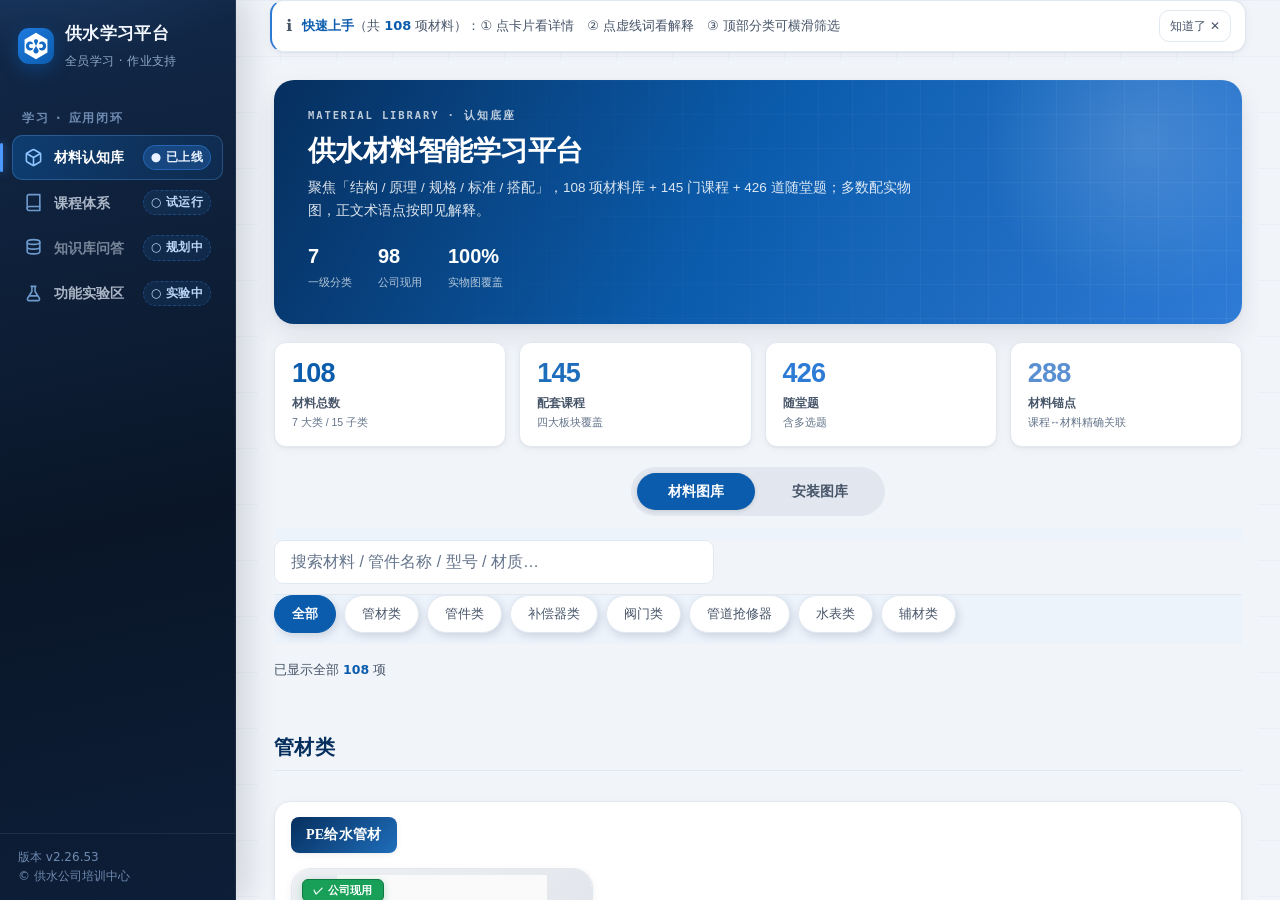
==== commit 0f646532: "sync: 学习平台 v2.26.53（删除C112/C129/C134/C142/C143/C145正文7处"不追责/不写追责/责任判定"免责声明式表述并收尾改顺；业务语境追责C71/C86/C98" ====
--- a/index.html
+++ b/index.html
@@ -9,7 +9,7 @@
 <meta http-equiv="Cache-Control" content="no-cache, no-store, must-revalidate">
 <meta http-equiv="Pragma" content="no-cache">
 <meta http-equiv="Expires" content="0">
-<meta name="app-version" content="2.26.52">
+<meta name="app-version" content="2.26.53">
 <link rel="icon" type="image/png" href="favicon.png">
 <!-- PWA 配置 -->
 <link rel="manifest" href="manifest.json">
@@ -253,7 +253,7 @@
         <span>功能实验区</span><span class="tag plan">实验中</span>
       </div>
     </nav>
-    <div class="side-foot">版本 v2.26.52<br>© 供水公司培训中心</div>
+    <div class="side-foot">版本 v2.26.53<br>© 供水公司培训中心</div>
   </aside>
 
   <!-- 主区 -->
@@ -265,7 +265,7 @@
         <div class="msub" id="topSub">供水材料的图鉴与认知 · 点卡片看大图与完整说明</div>
       </div>
       <div class="spacer"></div>
-      <span class="ver-chip" id="verChip">v2.26.52</span>
+      <span class="ver-chip" id="verChip">v2.26.53</span>
       <span class="pill ok" id="stagePill" role="status" data-state="ok">阶段一 · 已上线</span>
     </div>
     <div class="content" id="mainContent" tabindex="-1">
@@ -650,7 +650,7 @@
 
 <!-- V28_GESTURE_END -->
 
-  <script src="static/curriculum.5c4b984642.js"></script>
+  <script src="static/curriculum.92a610011b.js"></script>
   <script src="static/materials.1ff2e1adf0.js"></script>
   <script src="static/slang-data.js"></script>
   <script src="static/term-data.js"></script>
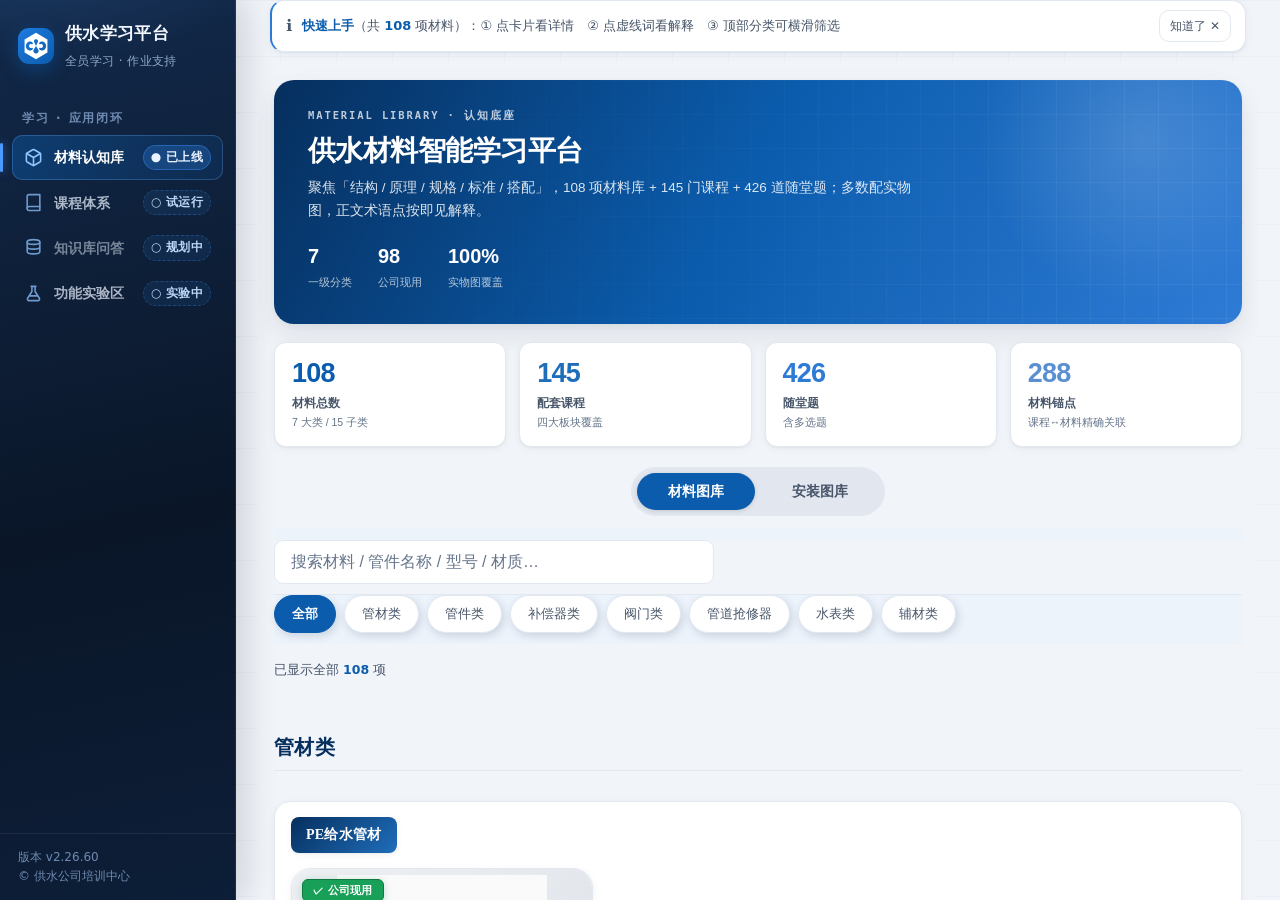
==== commit e70534ad: "sync: 学习平台 v2.26.54→v2.26.60 批量同步（CL深度复核21条修复、随堂练习交互优化、多选墨绿选中态、全课程材料卡现实化+字数补足、全量深度走查16条修复含D10软化、全平台1" ====
--- a/index.html
+++ b/index.html
@@ -9,7 +9,7 @@
 <meta http-equiv="Cache-Control" content="no-cache, no-store, must-revalidate">
 <meta http-equiv="Pragma" content="no-cache">
 <meta http-equiv="Expires" content="0">
-<meta name="app-version" content="2.26.53">
+<meta name="app-version" content="2.26.60">
 <link rel="icon" type="image/png" href="favicon.png">
 <!-- PWA 配置 -->
 <link rel="manifest" href="manifest.json">
@@ -253,7 +253,7 @@
         <span>功能实验区</span><span class="tag plan">实验中</span>
       </div>
     </nav>
-    <div class="side-foot">版本 v2.26.53<br>© 供水公司培训中心</div>
+    <div class="side-foot">版本 v2.26.60<br>© 供水公司培训中心</div>
   </aside>
 
   <!-- 主区 -->
@@ -265,7 +265,7 @@
         <div class="msub" id="topSub">供水材料的图鉴与认知 · 点卡片看大图与完整说明</div>
       </div>
       <div class="spacer"></div>
-      <span class="ver-chip" id="verChip">v2.26.53</span>
+      <span class="ver-chip" id="verChip">v2.26.60</span>
       <span class="pill ok" id="stagePill" role="status" data-state="ok">阶段一 · 已上线</span>
     </div>
     <div class="content" id="mainContent" tabindex="-1">
@@ -650,7 +650,7 @@
 
 <!-- V28_GESTURE_END -->
 
-  <script src="static/curriculum.92a610011b.js"></script>
+  <script src="static/curriculum.aaf7044775.js"></script>
   <script src="static/materials.1ff2e1adf0.js"></script>
   <script src="static/slang-data.js"></script>
   <script src="static/term-data.js"></script>
--- a/static/app.a73abab08c.css
+++ b/static/app.a73abab08c.css
@@ -5071,3 +5071,39 @@
   #courseView .cv-bar .cv-focus-chip b{font-size:12px!important}
 }
 /* V291_CV_FOOT_NOWRAP_END */
+
+/* ===== v2.26.55 随堂练习交互优化（多选勾选可见 + 单选答错延后揭示） ===== */
+/* ① 多选题勾选框：currentColor 在 .cl-box 上解析为自身 color:#fff 导致白底白勾，
+      改为实色底 + 白勾，勾选一目了然 */
+#m-courses .cl-opt.picked .cl-box,
+#m-courses .cv-opt.picked .cl-box{background:#0B5CAD!important;border-color:#0B5CAD!important;color:#fff!important;font-weight:700!important}
+#m-courses .cl-opt.right .cl-box,
+#m-courses .cv-opt.right .cl-box{background:#0E9F6E!important;border-color:#0E9F6E!important;color:#fff!important;font-weight:700!important}
+#m-courses .cl-opt.wrong .cl-box,
+#m-courses .cv-opt.wrong .cl-box{background:#DC2626!important;border-color:#DC2626!important;color:#fff!important;font-weight:700!important}
+/* ② 勾选的选项悬浮抬升：上移 + 柔和投影，与未选项拉开层次 */
+#m-courses .cl-opt.picked,#m-courses .cv-opt.picked{
+  transform:translateY(-2px)!important;
+  box-shadow:0 6px 18px rgba(11,92,173,.20)!important;
+  transition:transform .16s ease,box-shadow .16s ease,background .15s ease,border-color .15s ease!important}
+/* ③ 单选答错后的「查看解析」按钮与折叠解析 */
+#m-courses .cv-reveal{margin-left:10px;border:1px solid rgba(185,28,28,.4)!important;
+  background:transparent!important;color:#B91C1C!important;border-radius:6px;
+  padding:3px 11px;font-size:12px;cursor:pointer;line-height:1.5}
+#m-courses .cv-reveal:hover{background:rgba(185,28,28,.08)!important}
+#m-courses .cv-explain{margin-top:10px;padding:10px 12px;border-radius:8px;
+  background:rgba(11,92,173,.06);color:var(--v3-ink2,#475569);font-size:var(--fs-3);line-height:1.65}
+#m-courses .cv-explain[hidden]{display:none!important}
+
+/* ===== v2.26.56 多选题勾选态：墨绿实底白字（覆盖 v2.26.55 淡蓝） ===== */
+#m-courses .cl-opt.picked,#m-courses .cv-opt.picked{
+  background:#0E554E!important;
+  border:1px solid #0E554E!important;
+  color:#FFFFFF!important;
+  box-shadow:0 6px 18px rgba(14,85,78,.28)!important}
+/* 勾选框反白：墨绿底上用白框白勾，保证对比 */
+#m-courses .cl-opt.picked .cl-box,
+#m-courses .cv-opt.picked .cl-box{
+  background:#FFFFFF!important;
+  border-color:#FFFFFF!important;
+  color:#0E554E!important;font-weight:700!important}
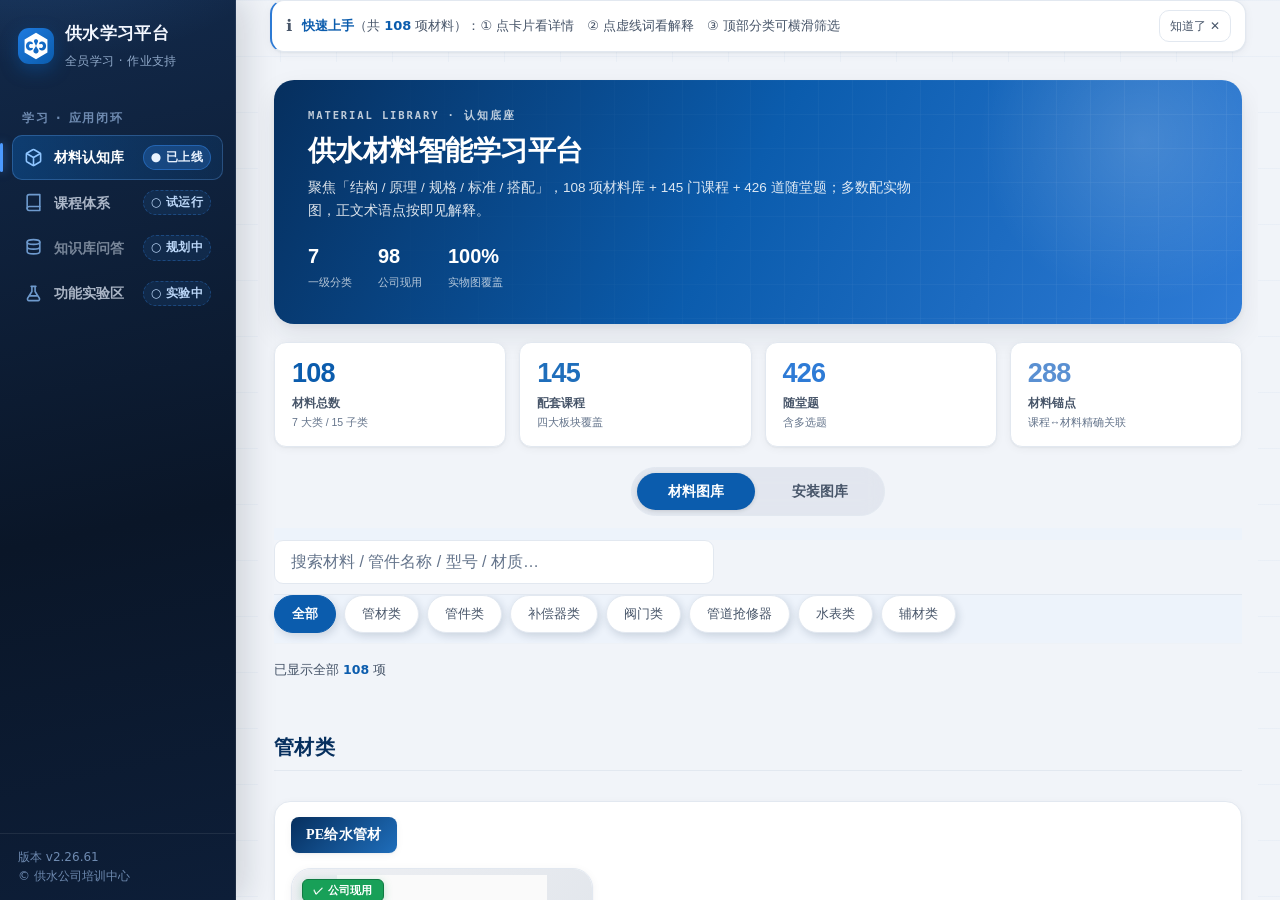
==== commit 409460d8: "sync: 学习平台 v2.26.61 课程正文排版美化（正文行距1.9→1.75、卡片留白收紧、216处自测段落卡片化、术语波浪线减淡；不动采集包内容、保留v2.24.8黑框静态表决定）" ====
--- a/index.html
+++ b/index.html
@@ -9,7 +9,7 @@
 <meta http-equiv="Cache-Control" content="no-cache, no-store, must-revalidate">
 <meta http-equiv="Pragma" content="no-cache">
 <meta http-equiv="Expires" content="0">
-<meta name="app-version" content="2.26.60">
+<meta name="app-version" content="2.26.61">
 <link rel="icon" type="image/png" href="favicon.png">
 <!-- PWA 配置 -->
 <link rel="manifest" href="manifest.json">
@@ -253,7 +253,7 @@
         <span>功能实验区</span><span class="tag plan">实验中</span>
       </div>
     </nav>
-    <div class="side-foot">版本 v2.26.60<br>© 供水公司培训中心</div>
+    <div class="side-foot">版本 v2.26.61<br>© 供水公司培训中心</div>
   </aside>
 
   <!-- 主区 -->
@@ -265,7 +265,7 @@
         <div class="msub" id="topSub">供水材料的图鉴与认知 · 点卡片看大图与完整说明</div>
       </div>
       <div class="spacer"></div>
-      <span class="ver-chip" id="verChip">v2.26.60</span>
+      <span class="ver-chip" id="verChip">v2.26.61</span>
       <span class="pill ok" id="stagePill" role="status" data-state="ok">阶段一 · 已上线</span>
     </div>
     <div class="content" id="mainContent" tabindex="-1">
--- a/static/app.a73abab08c.css
+++ b/static/app.a73abab08c.css
@@ -5107,3 +5107,22 @@
   background:#FFFFFF!important;
   border-color:#FFFFFF!important;
   color:#0E554E!important;font-weight:700!important}
+
+
+/* ===== v2.26.61 课程正文排版美化（A档CSS + B档自测卡，尊重 v2.24.8 黑框静态表决定） ===== */
+/* A1 正文行距 1.9 → 1.75：一屏多看 1–2 行 */
+#courseView .cv-md p,#courseView .cv-md .cl-seg p{line-height:1.75!important}
+/* A2 内容卡片内边距 15px → 13px、块间距 16px → 13px：收紧留白 */
+#courseView .cv-md .cl-blk{padding:13px 15px!important;margin-bottom:13px!important}
+/* A3 段间距 9px → 10px：行距收紧后略匀段间，避免过密 */
+#courseView .cv-md .cl-seg p{margin-bottom:10px!important}
+/* B1 自测段落卡片化：淡蓝渐变 + 左侧品牌粗边，与正文分层（216 处） */
+#courseView .cv-md p.cl-selftest{
+  position:relative;
+  background:linear-gradient(135deg,rgba(11,92,173,.06),rgba(11,92,173,.015))!important;
+  border:1px solid rgba(11,92,173,.16)!important;
+  border-left:3px solid #0B5CAD!important;
+  border-radius:0 10px 10px 0!important;
+  padding:11px 14px!important;margin:12px 0 14px!important;
+  font-size:14.5px!important;line-height:1.75!important}
+/* 注释：自测行原文已含「自测：」加粗前缀，故不重复加角标，仅靠边框/底色分层 */
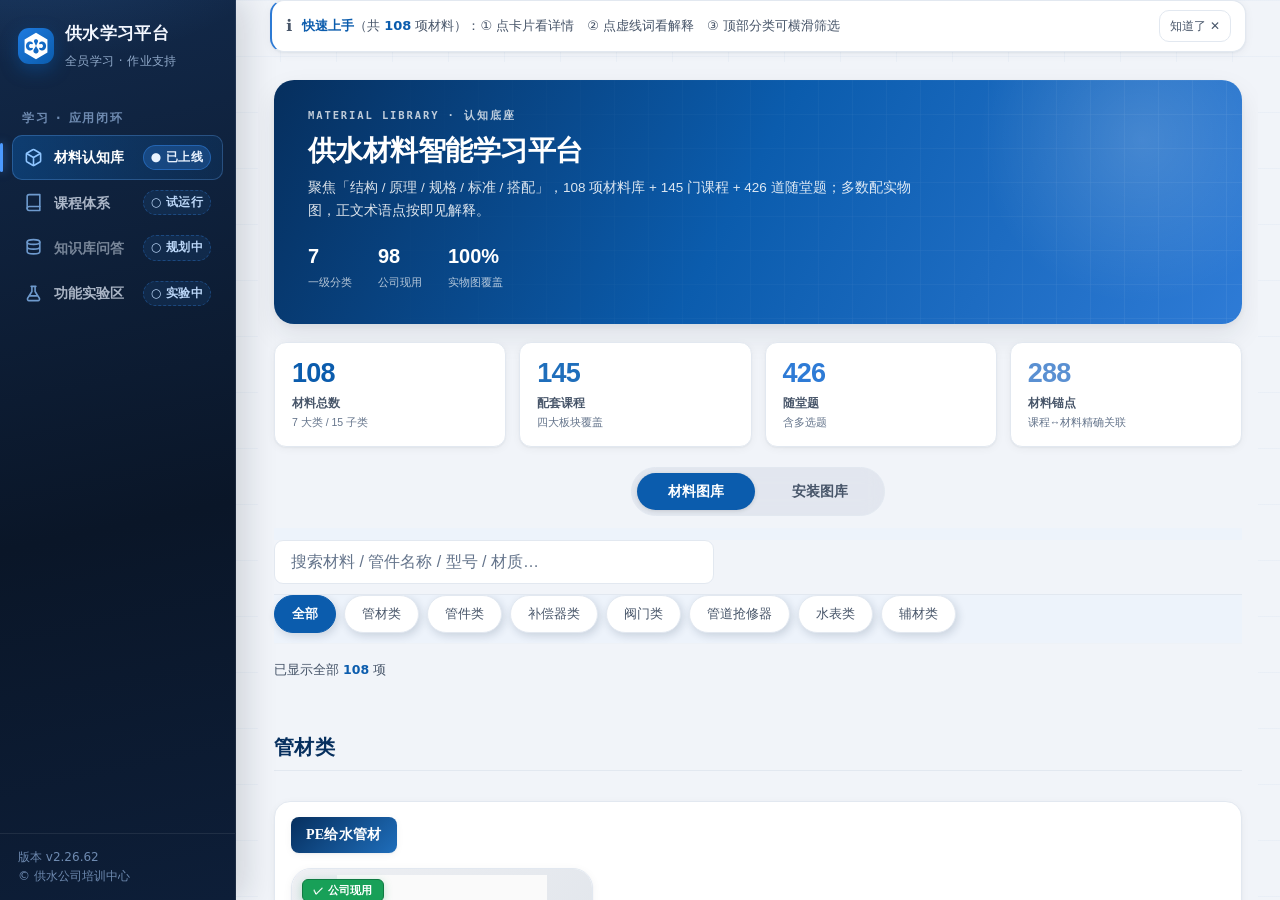
==== commit 9c01a09f: "fix: 学习平台 v2.26.62 修复移动端课程表格区域无法纵向滑动页面（.cl-tbl-wrap 移除 overflow-x:auto 滚动容器，避免 iOS 吞掉纵向手势；表格本已 min-w" ====
--- a/index.html
+++ b/index.html
@@ -9,7 +9,7 @@
 <meta http-equiv="Cache-Control" content="no-cache, no-store, must-revalidate">
 <meta http-equiv="Pragma" content="no-cache">
 <meta http-equiv="Expires" content="0">
-<meta name="app-version" content="2.26.61">
+<meta name="app-version" content="2.26.62">
 <link rel="icon" type="image/png" href="favicon.png">
 <!-- PWA 配置 -->
 <link rel="manifest" href="manifest.json">
@@ -253,7 +253,7 @@
         <span>功能实验区</span><span class="tag plan">实验中</span>
       </div>
     </nav>
-    <div class="side-foot">版本 v2.26.61<br>© 供水公司培训中心</div>
+    <div class="side-foot">版本 v2.26.62<br>© 供水公司培训中心</div>
   </aside>
 
   <!-- 主区 -->
@@ -265,7 +265,7 @@
         <div class="msub" id="topSub">供水材料的图鉴与认知 · 点卡片看大图与完整说明</div>
       </div>
       <div class="spacer"></div>
-      <span class="ver-chip" id="verChip">v2.26.61</span>
+      <span class="ver-chip" id="verChip">v2.26.62</span>
       <span class="pill ok" id="stagePill" role="status" data-state="ok">阶段一 · 已上线</span>
     </div>
     <div class="content" id="mainContent" tabindex="-1">
--- a/static/app.a73abab08c.css
+++ b/static/app.a73abab08c.css
@@ -5126,3 +5126,19 @@
   padding:11px 14px!important;margin:12px 0 14px!important;
   font-size:14.5px!important;line-height:1.75!important}
 /* 注释：自测行原文已含「自测：」加粗前缀，故不重复加角标，仅靠边框/底色分层 */
+
+/* ===== v2.26.62 修复：移动端课程表格区域无法纵向滑动页面 =====
+   现象：手指落在核对表上向下/向上滑，页面纹丝不动，只有滑到表格外的正文才滚动。
+   根因：.cl-tbl-wrap 的 overflow-x:auto 使 overflow-y:visible 被 CSS 规范隐式
+   计算成 auto，在 iOS Safari 上成为"内容并不溢出的滚动容器"——手势被该容器
+   捕获，但它自身无溢出可滚，也不把滚动冒泡给真正的滚动盒 .content。
+   v2.24.6 起表格已 min-width:0 + table-layout:fixed 全列一屏显示，横滚无必要。
+   修复：显式取消表格容器的滚动上下文，纵向手势直达页面滚动盒；
+   不动配色/边框/字号/列宽，纯滚动行为修复，课程数据零改动。 */
+#courseView .cv-md .cl-blk .cl-tbl-wrap{
+  overflow:visible!important;
+  overflow-x:visible!important;
+  overflow-y:visible!important;
+  -webkit-overflow-scrolling:auto!important;
+  overscroll-behavior:auto!important;
+}
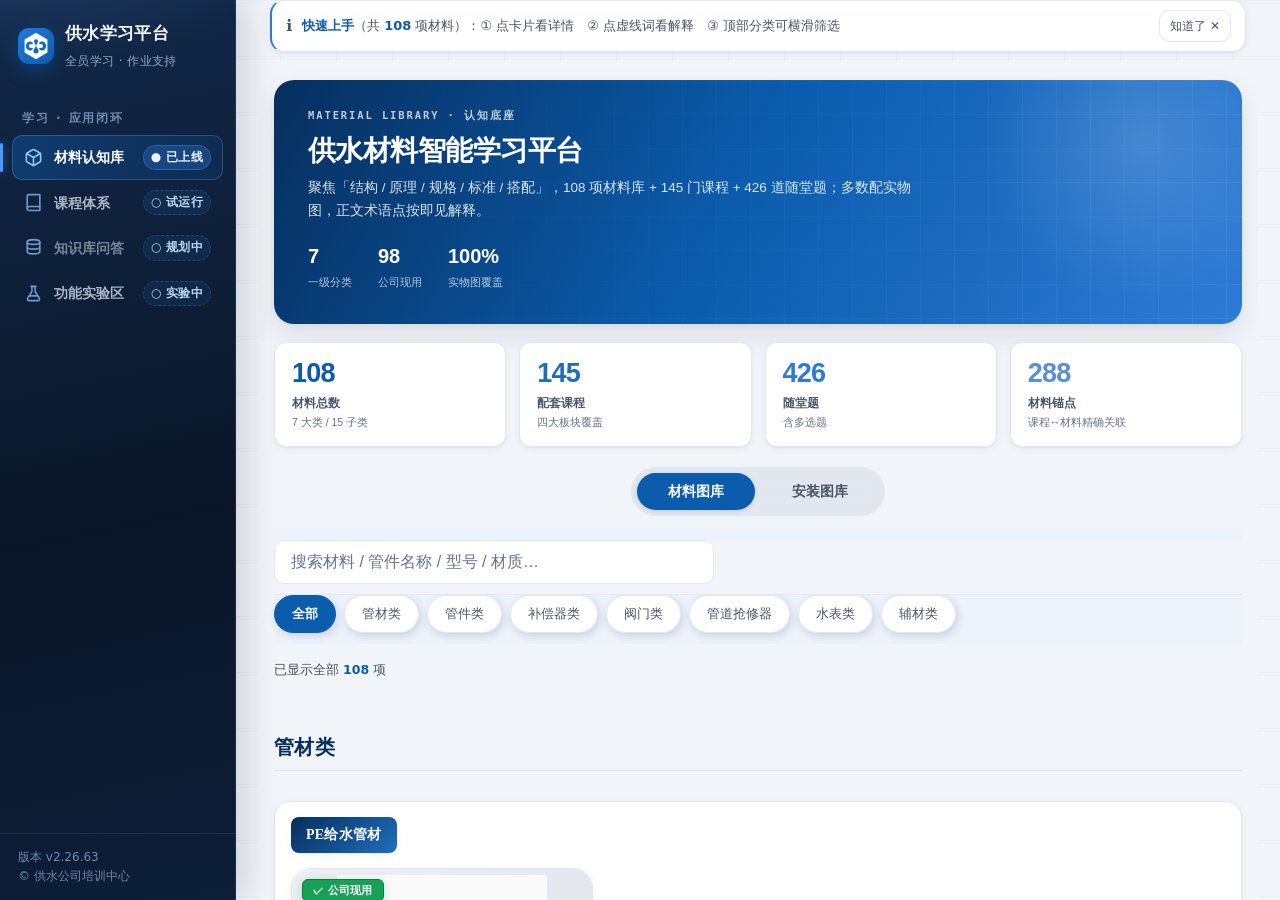
==== commit cd06d62c: "feat: 学习平台 v2.26.63 —— C40系统讲授按设备类型重排(机械表→超声波→电磁→插入式→标识→对照表,消除电磁4块穿插); C39补充机械水表型号辨识(LXS/LXSL/LXL,依据" ====
--- a/index.html
+++ b/index.html
@@ -9,7 +9,7 @@
 <meta http-equiv="Cache-Control" content="no-cache, no-store, must-revalidate">
 <meta http-equiv="Pragma" content="no-cache">
 <meta http-equiv="Expires" content="0">
-<meta name="app-version" content="2.26.62">
+<meta name="app-version" content="2.26.63">
 <link rel="icon" type="image/png" href="favicon.png">
 <!-- PWA 配置 -->
 <link rel="manifest" href="manifest.json">
@@ -253,7 +253,7 @@
         <span>功能实验区</span><span class="tag plan">实验中</span>
       </div>
     </nav>
-    <div class="side-foot">版本 v2.26.62<br>© 供水公司培训中心</div>
+    <div class="side-foot">版本 v2.26.63<br>© 供水公司培训中心</div>
   </aside>
 
   <!-- 主区 -->
@@ -265,7 +265,7 @@
         <div class="msub" id="topSub">供水材料的图鉴与认知 · 点卡片看大图与完整说明</div>
       </div>
       <div class="spacer"></div>
-      <span class="ver-chip" id="verChip">v2.26.62</span>
+      <span class="ver-chip" id="verChip">v2.26.63</span>
       <span class="pill ok" id="stagePill" role="status" data-state="ok">阶段一 · 已上线</span>
     </div>
     <div class="content" id="mainContent" tabindex="-1">
@@ -650,7 +650,7 @@
 
 <!-- V28_GESTURE_END -->
 
-  <script src="static/curriculum.aaf7044775.js"></script>
+  <script src="static/curriculum.8088e9b654.js"></script>
   <script src="static/materials.1ff2e1adf0.js"></script>
   <script src="static/slang-data.js"></script>
   <script src="static/term-data.js"></script>
--- a/static/app.a73abab08c.css
+++ b/static/app.a73abab08c.css
@@ -5142,3 +5142,11 @@
   -webkit-overflow-scrolling:auto!important;
   overscroll-behavior:auto!important;
 }
+
+
+/* ===== v2.26.63 全面禁止移动端聚焦输入自动放大页面 =====
+   iOS Safari 规则：input/textarea/select 的 computed font-size < 16px 时，
+   聚焦会自动放大整页且卸载后不还原。所有可输入控件在移动端钳到 16px。 */
+@media (max-width: 768px){
+  input,textarea,select{font-size:16px!important}
+}
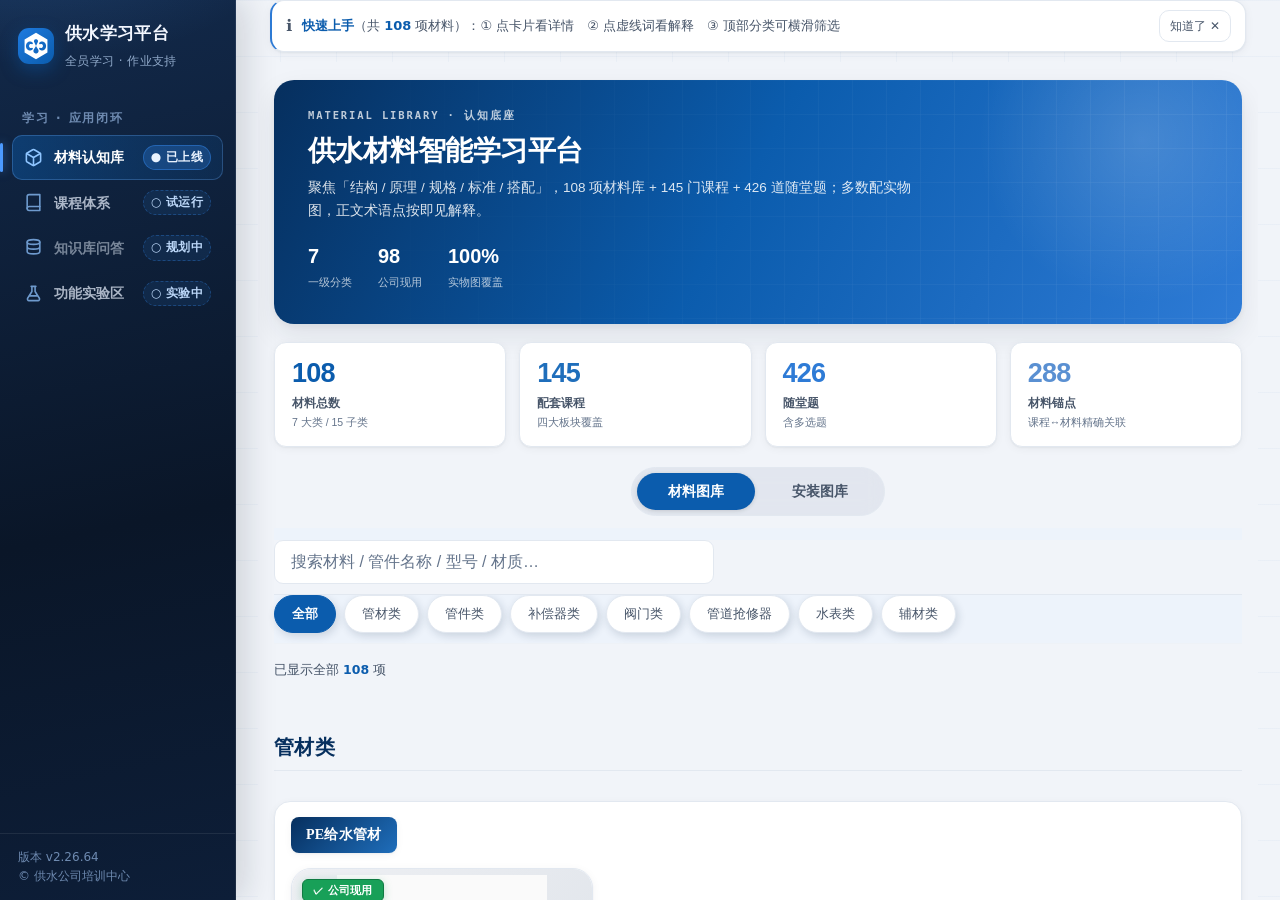
==== commit ad9676ab: "feat: 学习平台 v2.26.64 —— 按C27→C26→C11→C55→C17顺序修复同类知识块被打断(C27消火栓/井盖各自归拢,C26紧固件/压力表归拢,C11铜嵌件归拢,C55反光衣归拢" ====
--- a/index.html
+++ b/index.html
@@ -9,7 +9,7 @@
 <meta http-equiv="Cache-Control" content="no-cache, no-store, must-revalidate">
 <meta http-equiv="Pragma" content="no-cache">
 <meta http-equiv="Expires" content="0">
-<meta name="app-version" content="2.26.63">
+<meta name="app-version" content="2.26.64">
 <link rel="icon" type="image/png" href="favicon.png">
 <!-- PWA 配置 -->
 <link rel="manifest" href="manifest.json">
@@ -253,7 +253,7 @@
         <span>功能实验区</span><span class="tag plan">实验中</span>
       </div>
     </nav>
-    <div class="side-foot">版本 v2.26.63<br>© 供水公司培训中心</div>
+    <div class="side-foot">版本 v2.26.64<br>© 供水公司培训中心</div>
   </aside>
 
   <!-- 主区 -->
@@ -265,7 +265,7 @@
         <div class="msub" id="topSub">供水材料的图鉴与认知 · 点卡片看大图与完整说明</div>
       </div>
       <div class="spacer"></div>
-      <span class="ver-chip" id="verChip">v2.26.63</span>
+      <span class="ver-chip" id="verChip">v2.26.64</span>
       <span class="pill ok" id="stagePill" role="status" data-state="ok">阶段一 · 已上线</span>
     </div>
     <div class="content" id="mainContent" tabindex="-1">
@@ -650,7 +650,7 @@
 
 <!-- V28_GESTURE_END -->
 
-  <script src="static/curriculum.8088e9b654.js"></script>
+  <script src="static/curriculum.bb7e448716.js"></script>
   <script src="static/materials.1ff2e1adf0.js"></script>
   <script src="static/slang-data.js"></script>
   <script src="static/term-data.js"></script>
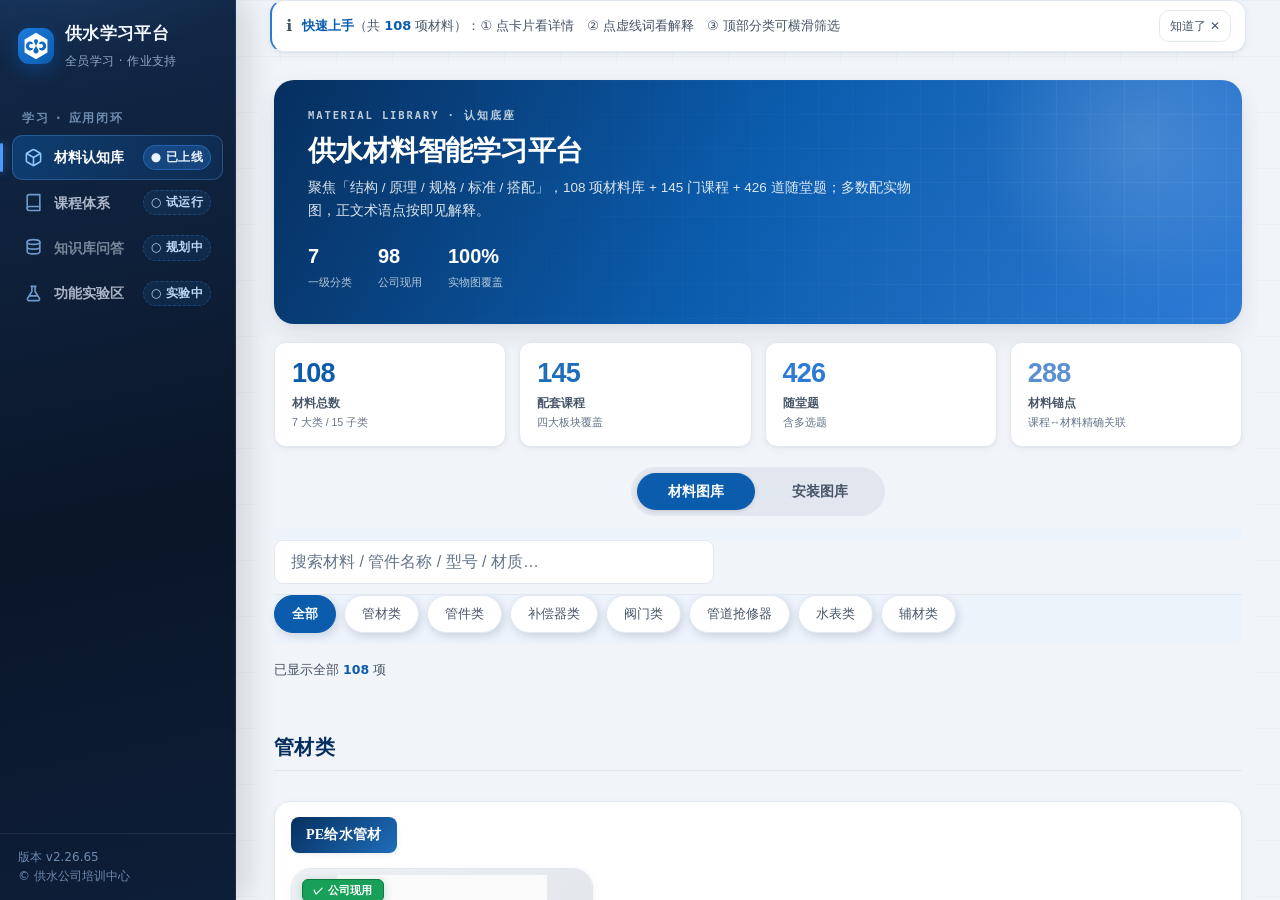
==== commit 7d2fb6a9: "fix: 学习平台 v2.26.65 —— 修复v2.26.59排版切段造成的60处逗号硬切(把被从逗号劈开的因果链/落回卡指令/并列清单在句号分号边界重接,纯换行位置调整,44单元格纯文本逐字不变)" ====
--- a/index.html
+++ b/index.html
@@ -9,7 +9,7 @@
 <meta http-equiv="Cache-Control" content="no-cache, no-store, must-revalidate">
 <meta http-equiv="Pragma" content="no-cache">
 <meta http-equiv="Expires" content="0">
-<meta name="app-version" content="2.26.64">
+<meta name="app-version" content="2.26.65">
 <link rel="icon" type="image/png" href="favicon.png">
 <!-- PWA 配置 -->
 <link rel="manifest" href="manifest.json">
@@ -253,7 +253,7 @@
         <span>功能实验区</span><span class="tag plan">实验中</span>
       </div>
     </nav>
-    <div class="side-foot">版本 v2.26.64<br>© 供水公司培训中心</div>
+    <div class="side-foot">版本 v2.26.65<br>© 供水公司培训中心</div>
   </aside>
 
   <!-- 主区 -->
@@ -265,7 +265,7 @@
         <div class="msub" id="topSub">供水材料的图鉴与认知 · 点卡片看大图与完整说明</div>
       </div>
       <div class="spacer"></div>
-      <span class="ver-chip" id="verChip">v2.26.64</span>
+      <span class="ver-chip" id="verChip">v2.26.65</span>
       <span class="pill ok" id="stagePill" role="status" data-state="ok">阶段一 · 已上线</span>
     </div>
     <div class="content" id="mainContent" tabindex="-1">
@@ -650,7 +650,7 @@
 
 <!-- V28_GESTURE_END -->
 
-  <script src="static/curriculum.bb7e448716.js"></script>
+  <script src="static/curriculum.ec40df4ab6.js"></script>
   <script src="static/materials.1ff2e1adf0.js"></script>
   <script src="static/slang-data.js"></script>
   <script src="static/term-data.js"></script>
